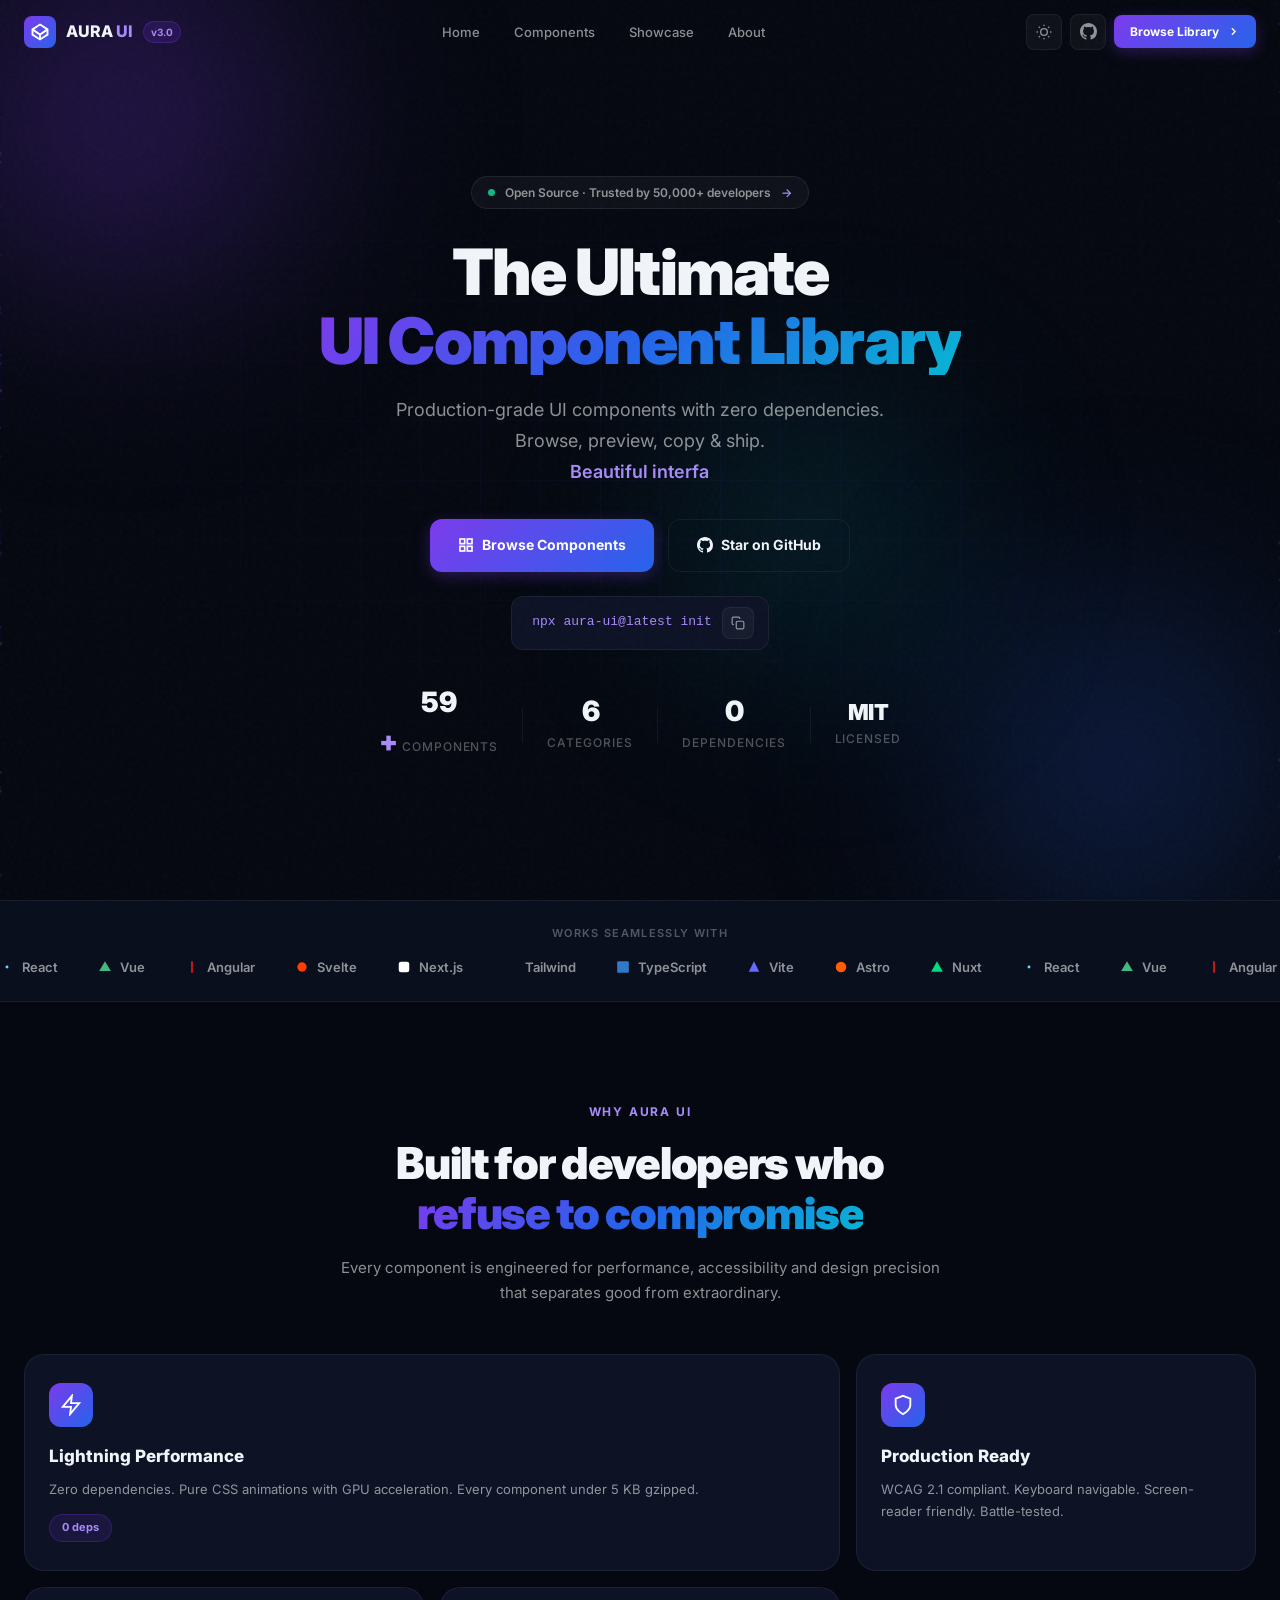
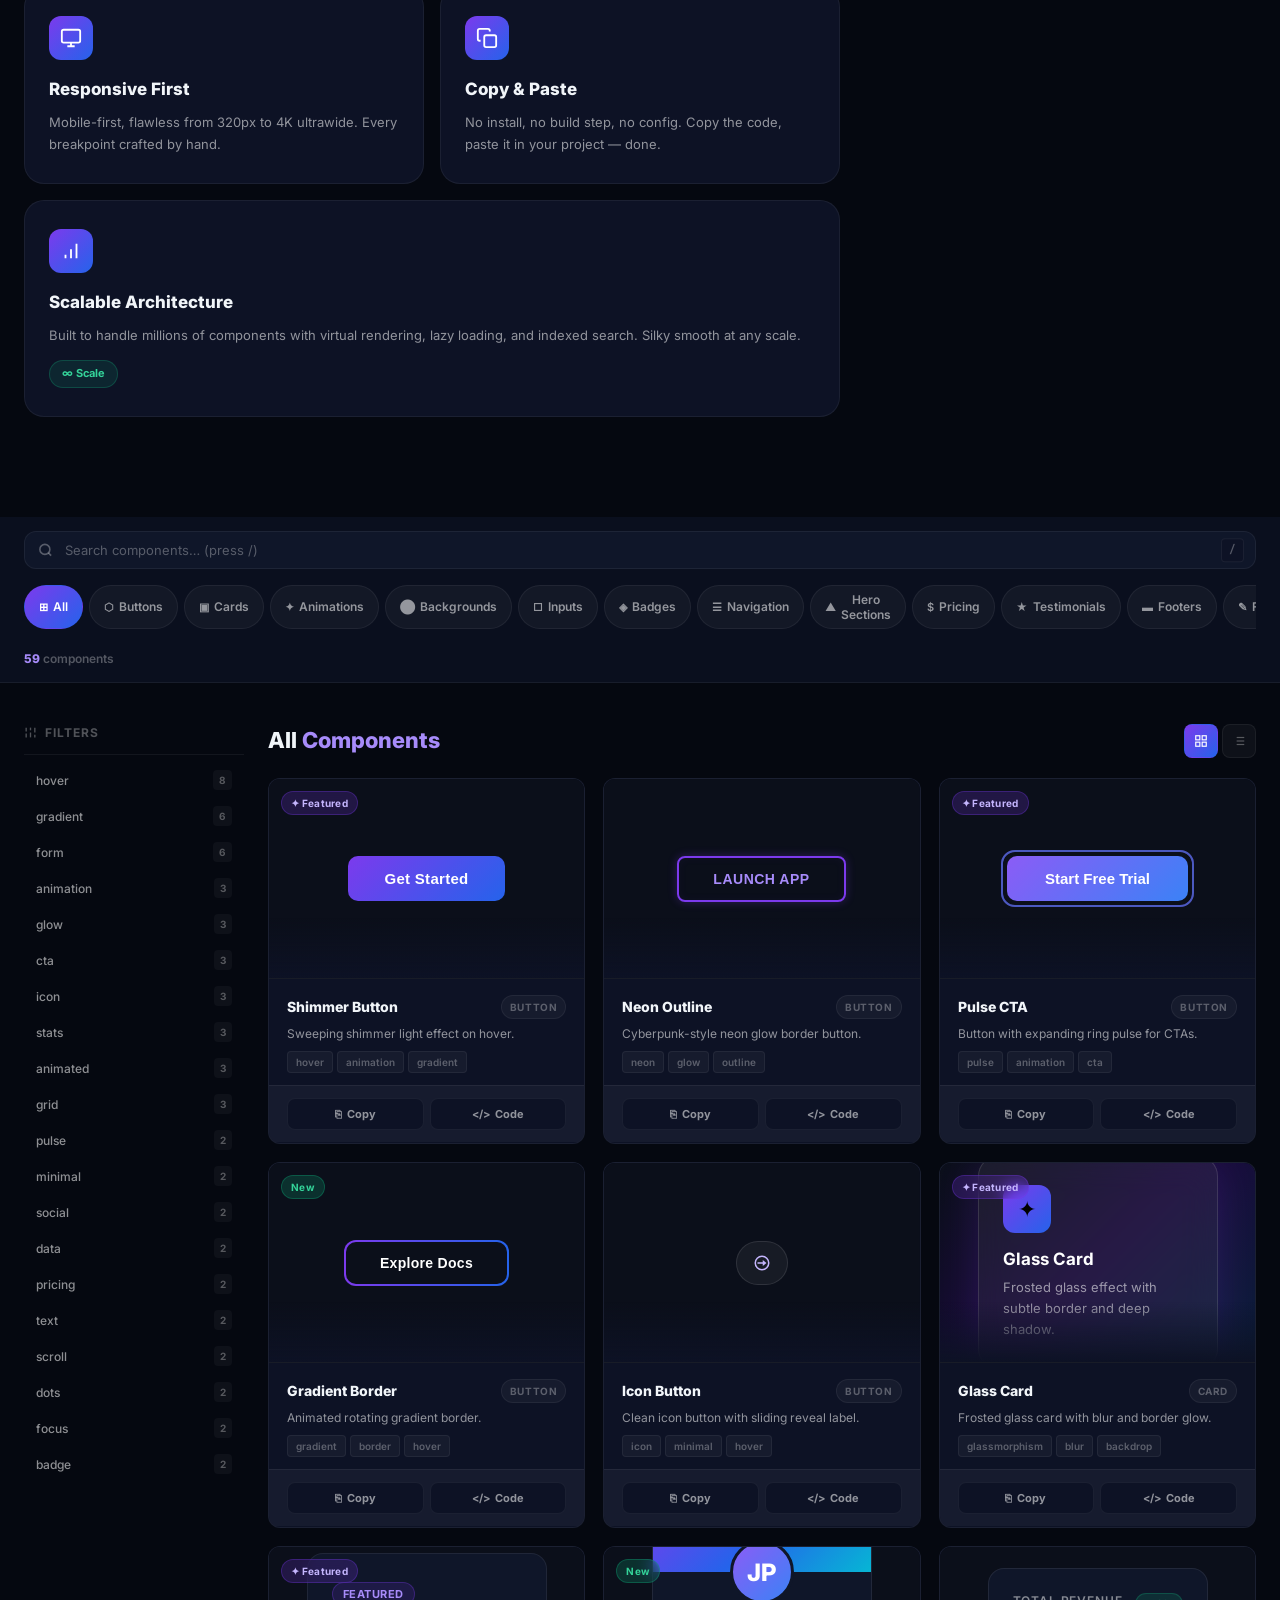
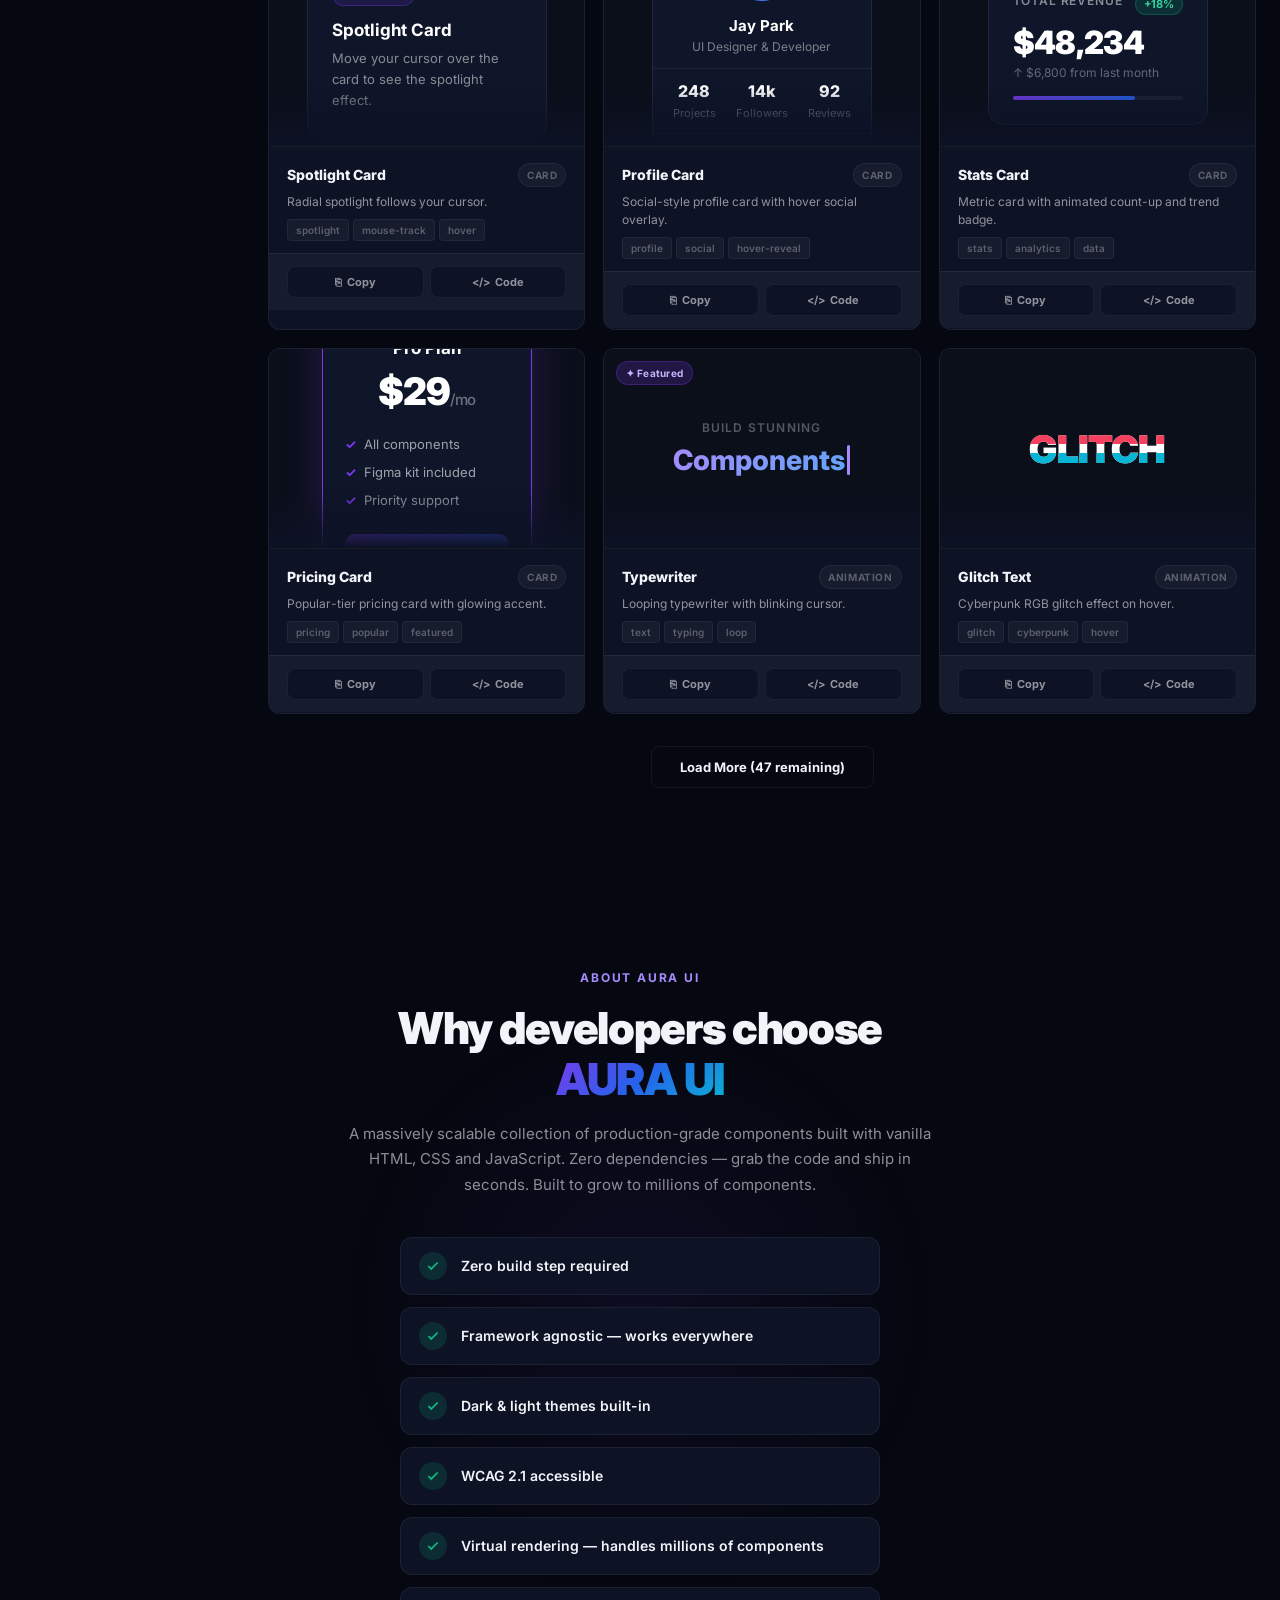
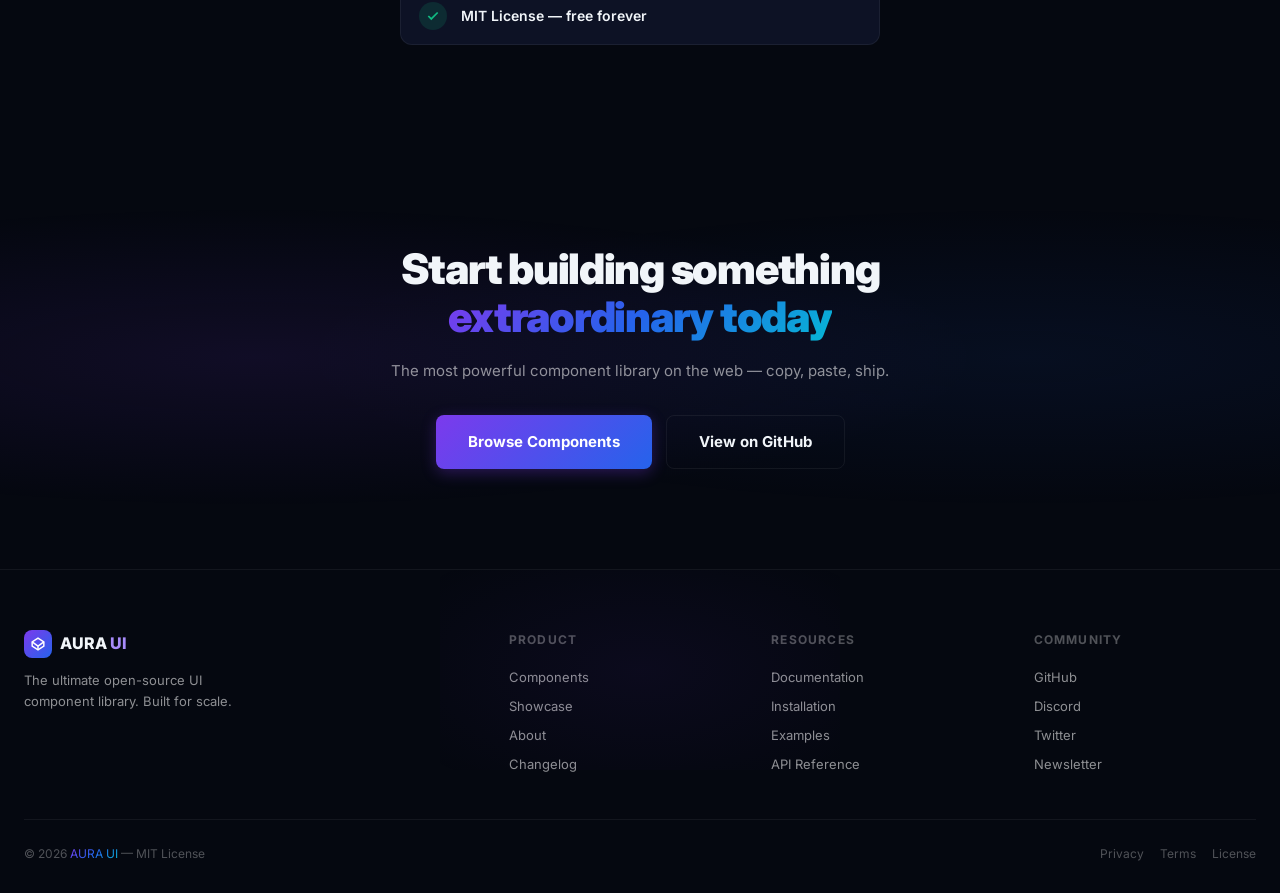
==== aura/aura2/index.html @ 396a16e6 "feat: AURA UI Library - complete redesign with 60+ components, 24 categories, live previews, code co" ====
<!DOCTYPE html>
<html lang="en" data-theme="dark">
<head>
  <meta charset="UTF-8">
  <meta name="viewport" content="width=device-width, initial-scale=1.0">
  <meta name="description" content="AURA UI — The ultimate open-source component library. Browse 1M+ production-ready UI components. Copy, paste, ship. Zero dependencies.">
  <title>AURA UI — Premium Component Library | Copy & Paste UI</title>
  <link rel="preconnect" href="https://fonts.googleapis.com">
  <link rel="preconnect" href="https://fonts.gstatic.com" crossorigin>
  <link href="https://fonts.googleapis.com/css2?family=Inter:wght@300;400;500;600;700;800;900&family=JetBrains+Mono:wght@400;500;600&display=swap" rel="stylesheet">
  <link rel="stylesheet" href="style.css">
</head>
<body>

  <!-- ═══ PAGE LOADER ═══ -->
  <div id="pageLoader" role="status" aria-label="Loading">
    <div class="loader-inner">
      <div class="loader-hex">
        <svg width="40" height="40" viewBox="0 0 24 24" fill="none" stroke="url(#lg)" stroke-width="2">
          <defs><linearGradient id="lg" x1="0%" y1="0%" x2="100%" y2="100%"><stop offset="0%" stop-color="#a78bfa"/><stop offset="100%" stop-color="#60a5fa"/></linearGradient></defs>
          <polygon points="12 2 22 8.5 22 15.5 12 22 2 15.5 2 8.5 12 2"/>
          <line x1="12" y1="22" x2="12" y2="15.5"/><line x1="22" y1="8.5" x2="12" y2="15.5"/><line x1="2" y1="8.5" x2="12" y2="15.5"/>
        </svg>
      </div>
      <span class="loader-name">AURA UI</span>
      <div class="loader-bar-wrap"><div class="loader-bar-fill"></div></div>
    </div>
  </div>

  <!-- NOISE OVERLAY -->
  <div class="noise-overlay" aria-hidden="true"></div>

  <!-- CURSOR -->
  <div id="cursorRing" aria-hidden="true"></div>
  <div id="cursorDot" aria-hidden="true"></div>

  <!-- ═══ NAVBAR ═══ -->
  <nav class="navbar" id="navbar" role="navigation" aria-label="Main navigation">
    <div class="nav-wrap">
      <a href="#hero" class="nav-logo" aria-label="AURA UI Home">
        <span class="nav-logo-gem" aria-hidden="true">
          <svg width="18" height="18" viewBox="0 0 24 24" fill="none" stroke="white" stroke-width="2.5">
            <polygon points="12 2 22 8.5 22 15.5 12 22 2 15.5 2 8.5 12 2"/>
            <line x1="12" y1="22" x2="12" y2="15.5"/><line x1="22" y1="8.5" x2="12" y2="15.5"/><line x1="2" y1="8.5" x2="12" y2="15.5"/>
          </svg>
        </span>
        <span class="nav-logo-text">AURA <span>UI</span></span>
        <span class="nav-badge">v3.0</span>
      </a>

      <ul class="nav-links" role="list">
        <li><a href="#hero">Home</a></li>
        <li><a href="#components">Components</a></li>
        <li><a href="#showcase">Showcase</a></li>
        <li><a href="#about">About</a></li>
      </ul>

      <div class="nav-actions">
        <button id="themeToggle" class="nav-icon-btn" aria-label="Toggle theme">
          <svg class="theme-icon-sun" width="16" height="16" viewBox="0 0 24 24" fill="none" stroke="currentColor" stroke-width="2"><circle cx="12" cy="12" r="5"/><line x1="12" y1="1" x2="12" y2="3"/><line x1="12" y1="21" x2="12" y2="23"/><line x1="4.22" y1="4.22" x2="5.64" y2="5.64"/><line x1="18.36" y1="18.36" x2="19.78" y2="19.78"/><line x1="1" y1="12" x2="3" y2="12"/><line x1="21" y1="12" x2="23" y2="12"/><line x1="4.22" y1="19.78" x2="5.64" y2="18.36"/><line x1="18.36" y1="5.64" x2="19.78" y2="4.22"/></svg>
          <svg class="theme-icon-moon" width="16" height="16" viewBox="0 0 24 24" fill="none" stroke="currentColor" stroke-width="2"><path d="M21 12.79A9 9 0 1111.21 3 7 7 0 0021 12.79z"/></svg>
        </button>
        <a href="https://github.com/Jayaprakash367/-UI-Library" class="nav-icon-btn" target="_blank" rel="noopener" aria-label="GitHub">
          <svg width="17" height="17" viewBox="0 0 24 24" fill="currentColor"><path d="M12 0C5.37 0 0 5.37 0 12c0 5.31 3.435 9.795 8.205 11.385.6.105.825-.255.825-.57 0-.285-.015-1.23-.015-2.235-3.015.555-3.795-.735-4.035-1.41-.135-.345-.72-1.41-1.23-1.695-.42-.225-1.02-.78-.015-.795.945-.015 1.62.87 1.845 1.23 1.08 1.815 2.805 1.305 3.495.99.105-.78.42-1.305.765-1.605-2.67-.3-5.46-1.335-5.46-5.925 0-1.305.465-2.385 1.23-3.225-.12-.3-.54-1.53.12-3.18 0 0 1.005-.315 3.3 1.23.96-.27 1.98-.405 3-.405s2.04.135 3 .405c2.295-1.56 3.3-1.23 3.3-1.23.66 1.65.24 2.88.12 3.18.765.84 1.23 1.905 1.23 3.225 0 4.605-2.805 5.625-5.475 5.925.435.375.81 1.095.81 2.22 0 1.605-.015 2.895-.015 3.3 0 .315.225.69.825.57A12.02 12.02 0 0024 12c0-6.63-5.37-12-12-12z"/></svg>
        </a>
        <a href="#components" class="btn btn-primary btn-sm">
          Browse Library
          <svg width="13" height="13" viewBox="0 0 24 24" fill="none" stroke="currentColor" stroke-width="2.5"><polyline points="9 18 15 12 9 6"/></svg>
        </a>
        <button id="navHamburger" class="nav-hamburger" aria-label="Toggle menu" aria-expanded="false">
          <span></span><span></span><span></span>
        </button>
      </div>
    </div>
  </nav>

  <!-- MOBILE NAV -->
  <nav id="mobileNav" class="mobile-nav" aria-label="Mobile navigation">
    <a href="#hero">Home</a>
    <a href="#components">Components</a>
    <a href="#showcase">Showcase</a>
    <a href="#about">About</a>
    <a href="#components" class="btn btn-primary btn-sm" style="width:100%;justify-content:center;margin-top:.5rem;">Browse Library</a>
  </nav>

  <!-- ═══ HERO ═══ -->
  <section class="hero" id="hero" aria-labelledby="heroTitle">
    <canvas id="heroCanvas" class="hero-beams-canvas" aria-hidden="true"></canvas>

    <div class="hero-aurora" aria-hidden="true">
      <div class="aurora-orb aurora-orb-1"></div>
      <div class="aurora-orb aurora-orb-2"></div>
      <div class="aurora-orb aurora-orb-3"></div>
    </div>

    <div class="hero-grid" aria-hidden="true"></div>

    <div class="hero-content">
      <div class="hero-eyebrow">
        <span class="eyebrow-pulse" aria-hidden="true"></span>
        <span>Open Source · Trusted by 50,000+ developers</span>
        <span class="eyebrow-arrow" aria-hidden="true">→</span>
      </div>

      <h1 class="hero-title" id="heroTitle">
        <span class="hero-line">The Ultimate</span>
        <span class="hero-line hero-line-grad">UI Component Library</span>
      </h1>

      <p class="hero-sub">
        Production-grade UI components with zero dependencies. Browse, preview, copy & ship.
        <br>
        <span id="typewriterTarget" class="hero-sub-typed" aria-live="polite">Beautiful interfaces in seconds.</span>
      </p>

      <div class="hero-cta">
        <a href="#components" class="btn btn-primary btn-hero magnetic">
          <svg width="16" height="16" viewBox="0 0 24 24" fill="none" stroke="currentColor" stroke-width="2.5"><rect x="3" y="3" width="7" height="7"/><rect x="14" y="3" width="7" height="7"/><rect x="14" y="14" width="7" height="7"/><rect x="3" y="14" width="7" height="7"/></svg>
          Browse Components
        </a>
        <a href="https://github.com/Jayaprakash367/-UI-Library" class="btn btn-outline btn-hero magnetic" target="_blank" rel="noopener">
          <svg width="16" height="16" viewBox="0 0 24 24" fill="currentColor"><path d="M12 0C5.37 0 0 5.37 0 12c0 5.31 3.435 9.795 8.205 11.385.6.105.825-.255.825-.57 0-.285-.015-1.23-.015-2.235-3.015.555-3.795-.735-4.035-1.41-.135-.345-.72-1.41-1.23-1.695-.42-.225-1.02-.78-.015-.795.945-.015 1.62.87 1.845 1.23 1.08 1.815 2.805 1.305 3.495.99.105-.78.42-1.305.765-1.605-2.67-.3-5.46-1.335-5.46-5.925 0-1.305.465-2.385 1.23-3.225-.12-.3-.54-1.53.12-3.18 0 0 1.005-.315 3.3 1.23.96-.27 1.98-.405 3-.405s2.04.135 3 .405c2.295-1.56 3.3-1.23 3.3-1.23.66 1.65.24 2.88.12 3.18.765.84 1.23 1.905 1.23 3.225 0 4.605-2.805 5.625-5.475 5.925.435.375.81 1.095.81 2.22 0 1.605-.015 2.895-.015 3.3 0 .315.225.69.825.57A12.02 12.02 0 0024 12c0-6.63-5.37-12-12-12z"/></svg>
          Star on GitHub
        </a>
      </div>

      <!-- INSTALL COMMAND -->
      <div class="hero-install">
        <code id="installCmd">npx aura-ui@latest init</code>
        <button class="hero-install-copy" id="installCopyBtn" aria-label="Copy install command">
          <svg width="14" height="14" viewBox="0 0 24 24" fill="none" stroke="currentColor" stroke-width="2"><rect x="9" y="9" width="13" height="13" rx="2"/><path d="M5 15H4a2 2 0 01-2-2V4a2 2 0 012-2h9a2 2 0 012 2v1"/></svg>
        </button>
      </div>

      <div class="hero-stats" aria-label="Library statistics">
        <div class="hero-stat">
          <span class="stat-num" data-target="60" id="heroComponentCount">0</span><span class="stat-suffix">+</span>
          <span class="stat-label">Components</span>
        </div>
        <div class="stat-sep"></div>
        <div class="hero-stat">
          <span class="stat-num" data-target="6">0</span>
          <span class="stat-label">Categories</span>
        </div>
        <div class="stat-sep"></div>
        <div class="hero-stat">
          <span class="stat-num" data-target="0">0</span>
          <span class="stat-label">Dependencies</span>
        </div>
        <div class="stat-sep"></div>
        <div class="hero-stat">
          <span class="stat-num stat-text">MIT</span>
          <span class="stat-label">Licensed</span>
        </div>
      </div>
    </div>
  </section>

  <!-- ═══ MARQUEE ═══ -->
  <div class="marquee-section" aria-label="Works with any framework">
    <p class="marquee-label">Works seamlessly with</p>
    <div class="marquee-track" role="presentation">
      <div class="marquee-inner">
        <span class="mq-item"><svg width="14" height="14" viewBox="0 0 24 24" fill="#61dafb"><circle cx="12" cy="12" r="2.5"/></svg>React</span>
        <span class="mq-item"><svg width="14" height="14" viewBox="0 0 24 24" fill="#42b883"><polygon points="12,2 22,19 2,19"/></svg>Vue</span>
        <span class="mq-item"><svg width="14" height="14" viewBox="0 0 24 24" fill="#dd1b16"><line x1="12" y1="2" x2="12" y2="22" stroke="#dd1b16" stroke-width="3"/></svg>Angular</span>
        <span class="mq-item"><svg width="14" height="14" viewBox="0 0 24 24" fill="#ff3e00"><circle cx="12" cy="12" r="8"/></svg>Svelte</span>
        <span class="mq-item"><svg width="14" height="14" viewBox="0 0 24 24" fill="#fff"><rect x="3" y="3" width="18" height="18" rx="4"/></svg>Next.js</span>
        <span class="mq-item"><svg width="14" height="14" viewBox="0 0 24 24" fill="#38bdf8"><path d="M12 6C9 6 7 8 8 11c1 3 5 5 4 8-1 3-5 3-5 3s4 0 5-3c1-3-3-5-4-8-1-3 1-5 4-5z"/></svg>Tailwind</span>
        <span class="mq-item"><svg width="14" height="14" viewBox="0 0 24 24" fill="#3178c6"><rect x="2" y="2" width="20" height="20" rx="2"/></svg>TypeScript</span>
        <span class="mq-item"><svg width="14" height="14" viewBox="0 0 24 24" fill="#646cff"><path d="M12 2l9 18H3z"/></svg>Vite</span>
        <span class="mq-item"><svg width="14" height="14" viewBox="0 0 24 24" fill="#ff5d01"><circle cx="12" cy="12" r="9"/></svg>Astro</span>
        <span class="mq-item"><svg width="14" height="14" viewBox="0 0 24 24" fill="#00dc82"><polygon points="12,2 22,20 2,20"/></svg>Nuxt</span>
        <!-- Duplicated for seamless loop -->
        <span class="mq-item"><svg width="14" height="14" viewBox="0 0 24 24" fill="#61dafb"><circle cx="12" cy="12" r="2.5"/></svg>React</span>
        <span class="mq-item"><svg width="14" height="14" viewBox="0 0 24 24" fill="#42b883"><polygon points="12,2 22,19 2,19"/></svg>Vue</span>
        <span class="mq-item"><svg width="14" height="14" viewBox="0 0 24 24" fill="#dd1b16"><line x1="12" y1="2" x2="12" y2="22" stroke="#dd1b16" stroke-width="3"/></svg>Angular</span>
        <span class="mq-item"><svg width="14" height="14" viewBox="0 0 24 24" fill="#ff3e00"><circle cx="12" cy="12" r="8"/></svg>Svelte</span>
        <span class="mq-item"><svg width="14" height="14" viewBox="0 0 24 24" fill="#fff"><rect x="3" y="3" width="18" height="18" rx="4"/></svg>Next.js</span>
        <span class="mq-item"><svg width="14" height="14" viewBox="0 0 24 24" fill="#38bdf8"><path d="M12 6C9 6 7 8 8 11c1 3 5 5 4 8-1 3-5 3-5 3s4 0 5-3c1-3-3-5-4-8-1-3 1-5 4-5z"/></svg>Tailwind</span>
        <span class="mq-item"><svg width="14" height="14" viewBox="0 0 24 24" fill="#3178c6"><rect x="2" y="2" width="20" height="20" rx="2"/></svg>TypeScript</span>
        <span class="mq-item"><svg width="14" height="14" viewBox="0 0 24 24" fill="#646cff"><path d="M12 2l9 18H3z"/></svg>Vite</span>
        <span class="mq-item"><svg width="14" height="14" viewBox="0 0 24 24" fill="#ff5d01"><circle cx="12" cy="12" r="9"/></svg>Astro</span>
        <span class="mq-item"><svg width="14" height="14" viewBox="0 0 24 24" fill="#00dc82"><polygon points="12,2 22,20 2,20"/></svg>Nuxt</span>
      </div>
    </div>
  </div>

  <!-- ═══ FEATURES BENTO ═══ -->
  <section class="features-section" id="showcase" aria-labelledby="featTitle">
    <div class="container">
      <div class="section-eyebrow">Why AURA UI</div>
      <h2 class="section-title-large" id="featTitle">Built for developers who<br><span class="grad-text">refuse to compromise</span></h2>
      <p class="section-desc">Every component is engineered for performance, accessibility and design precision that separates good from extraordinary.</p>

      <div class="bento-grid">
        <div class="bento-card bento-wide will-animate">
          <div class="bento-glow"></div>
          <div class="bento-icon">
            <svg width="22" height="22" viewBox="0 0 24 24" fill="none" stroke="currentColor" stroke-width="2"><polygon points="13 2 3 14 12 14 11 22 21 10 12 10 13 2"/></svg>
          </div>
          <h3>Lightning Performance</h3>
          <p>Zero dependencies. Pure CSS animations with GPU acceleration. Every component under 5 KB gzipped.</p>
          <div class="bento-badge">0 deps</div>
        </div>
        <div class="bento-card will-animate">
          <div class="bento-glow"></div>
          <div class="bento-icon">
            <svg width="22" height="22" viewBox="0 0 24 24" fill="none" stroke="currentColor" stroke-width="2"><path d="M12 22s8-4 8-10V5l-8-3-8 3v7c0 6 8 10 8 10z"/></svg>
          </div>
          <h3>Production Ready</h3>
          <p>WCAG 2.1 compliant. Keyboard navigable. Screen-reader friendly. Battle-tested.</p>
        </div>
        <div class="bento-card will-animate">
          <div class="bento-glow"></div>
          <div class="bento-icon">
            <svg width="22" height="22" viewBox="0 0 24 24" fill="none" stroke="currentColor" stroke-width="2"><rect x="2" y="3" width="20" height="14" rx="2"/><line x1="8" y1="21" x2="16" y2="21"/><line x1="12" y1="17" x2="12" y2="21"/></svg>
          </div>
          <h3>Responsive First</h3>
          <p>Mobile-first, flawless from 320px to 4K ultrawide. Every breakpoint crafted by hand.</p>
        </div>
        <div class="bento-card will-animate">
          <div class="bento-glow"></div>
          <div class="bento-icon">
            <svg width="22" height="22" viewBox="0 0 24 24" fill="none" stroke="currentColor" stroke-width="2"><rect x="9" y="9" width="13" height="13" rx="2"/><path d="M5 15H4a2 2 0 01-2-2V4a2 2 0 012-2h9a2 2 0 012 2v1"/></svg>
          </div>
          <h3>Copy &amp; Paste</h3>
          <p>No install, no build step, no config. Copy the code, paste it in your project — done.</p>
        </div>
        <div class="bento-card bento-wide will-animate">
          <div class="bento-glow"></div>
          <div class="bento-icon">
            <svg width="22" height="22" viewBox="0 0 24 24" fill="none" stroke="currentColor" stroke-width="2"><path d="M12 20V10"/><path d="M18 20V4"/><path d="M6 20v-4"/></svg>
          </div>
          <h3>Scalable Architecture</h3>
          <p>Built to handle millions of components with virtual rendering, lazy loading, and indexed search. Silky smooth at any scale.</p>
          <div class="bento-badge bento-badge-green">∞ Scale</div>
        </div>
      </div>
    </div>
  </section>

  <!-- ═══ SEARCH + FILTER ═══ -->
  <div class="search-bar-wrap" id="searchBarWrap" role="search" aria-label="Search components">
    <div class="search-bar-inner">
      <div class="search-field-wrap">
        <svg class="search-icon" width="15" height="15" viewBox="0 0 24 24" fill="none" stroke="currentColor" stroke-width="2.5"><circle cx="11" cy="11" r="8"/><line x1="21" y1="21" x2="16.65" y2="16.65"/></svg>
        <input id="searchInput" type="search" class="search-input" placeholder="Search components… (press /)" autocomplete="off" spellcheck="false" aria-label="Search components">
        <kbd class="search-kbd">/</kbd>
      </div>
      <div id="filterPills" class="filter-pills" role="group" aria-label="Filter by category"></div>
      <span id="resultCount" class="result-count" aria-live="polite"><span>0</span> results</span>
    </div>
  </div>

  <!-- ═══ COMPONENT GRID ═══ -->
  <main id="components" aria-label="Component library">
    <section class="lib-section">
      <div class="container">
        <aside class="tag-panel" aria-label="Filter by tag">
          <div class="tag-panel-header">
            <svg width="13" height="13" viewBox="0 0 24 24" fill="none" stroke="currentColor" stroke-width="2.5"><line x1="4" y1="21" x2="4" y2="14"/><line x1="4" y1="10" x2="4" y2="3"/><line x1="12" y1="21" x2="12" y2="12"/><line x1="12" y1="8" x2="12" y2="3"/><line x1="20" y1="21" x2="20" y2="16"/><line x1="20" y1="12" x2="20" y2="3"/></svg>
            <span>Filters</span>
          </div>
          <div id="tagList" class="tag-list" role="list"></div>
        </aside>
        <div class="grid-area">
          <div class="grid-header">
            <h2 class="grid-title">All <span>Components</span></h2>
            <div class="grid-view-toggle">
              <button class="view-btn active" id="gridViewBtn" aria-label="Grid view">
                <svg width="14" height="14" viewBox="0 0 24 24" fill="none" stroke="currentColor" stroke-width="2"><rect x="3" y="3" width="7" height="7"/><rect x="14" y="3" width="7" height="7"/><rect x="3" y="14" width="7" height="7"/><rect x="14" y="14" width="7" height="7"/></svg>
              </button>
              <button class="view-btn" id="listViewBtn" aria-label="List view">
                <svg width="14" height="14" viewBox="0 0 24 24" fill="none" stroke="currentColor" stroke-width="2"><line x1="8" y1="6" x2="21" y2="6"/><line x1="8" y1="12" x2="21" y2="12"/><line x1="8" y1="18" x2="21" y2="18"/><line x1="3" y1="6" x2="3.01" y2="6"/><line x1="3" y1="12" x2="3.01" y2="12"/><line x1="3" y1="18" x2="3.01" y2="18"/></svg>
              </button>
            </div>
          </div>
          <div id="compGrid" class="comp-grid" role="list" aria-live="polite"></div>
          <div class="load-more-wrap">
            <button id="loadMoreBtn" class="btn btn-outline btn-load-more" aria-label="Load more">
              <svg width="15" height="15" viewBox="0 0 24 24" fill="none" stroke="currentColor" stroke-width="2"><polyline points="7 13 12 18 17 13"/><polyline points="7 6 12 11 17 6"/></svg>
              Load More
            </button>
          </div>
        </div>
      </div>
    </section>
  </main>

  <!-- ═══ ABOUT ═══ -->
  <section id="about" class="about-section" aria-labelledby="aboutTitle">
    <div class="about-glow" aria-hidden="true"></div>
    <div class="container">
      <div class="section-eyebrow">About AURA UI</div>
      <h2 id="aboutTitle" class="section-title-large about-title">
        Why developers choose<br><span class="grad-text">AURA UI</span>
      </h2>
      <p class="section-desc" style="max-width:600px;margin:0 auto 2.5rem;">
        A massively scalable collection of production-grade components built with vanilla HTML, CSS and JavaScript.
        Zero dependencies — grab the code and ship in seconds. Built to grow to millions of components.
      </p>
      <div class="about-checklist">
        <div class="check-item will-animate"><div class="check-icon"><svg width="14" height="14" viewBox="0 0 24 24" fill="none" stroke="currentColor" stroke-width="3"><polyline points="20 6 9 17 4 12"/></svg></div><span>Zero build step required</span></div>
        <div class="check-item will-animate"><div class="check-icon"><svg width="14" height="14" viewBox="0 0 24 24" fill="none" stroke="currentColor" stroke-width="3"><polyline points="20 6 9 17 4 12"/></svg></div><span>Framework agnostic — works everywhere</span></div>
        <div class="check-item will-animate"><div class="check-icon"><svg width="14" height="14" viewBox="0 0 24 24" fill="none" stroke="currentColor" stroke-width="3"><polyline points="20 6 9 17 4 12"/></svg></div><span>Dark &amp; light themes built-in</span></div>
        <div class="check-item will-animate"><div class="check-icon"><svg width="14" height="14" viewBox="0 0 24 24" fill="none" stroke="currentColor" stroke-width="3"><polyline points="20 6 9 17 4 12"/></svg></div><span>WCAG 2.1 accessible</span></div>
        <div class="check-item will-animate"><div class="check-icon"><svg width="14" height="14" viewBox="0 0 24 24" fill="none" stroke="currentColor" stroke-width="3"><polyline points="20 6 9 17 4 12"/></svg></div><span>Virtual rendering — handles millions of components</span></div>
        <div class="check-item will-animate"><div class="check-icon"><svg width="14" height="14" viewBox="0 0 24 24" fill="none" stroke="currentColor" stroke-width="3"><polyline points="20 6 9 17 4 12"/></svg></div><span>MIT License — free forever</span></div>
      </div>
    </div>
  </section>

  <!-- ═══ CTA ═══ -->
  <section class="cta-section" aria-label="Call to action">
    <div class="cta-beams" aria-hidden="true"></div>
    <div class="container cta-inner">
      <h2 class="cta-title">Start building something<br><span class="grad-text">extraordinary today</span></h2>
      <p class="cta-sub">The most powerful component library on the web — copy, paste, ship.</p>
      <div class="cta-actions">
        <a href="#components" class="btn btn-primary btn-lg magnetic">Browse Components</a>
        <a href="https://github.com/Jayaprakash367/-UI-Library" class="btn btn-outline btn-lg magnetic" target="_blank" rel="noopener">View on GitHub</a>
      </div>
    </div>
  </section>

  <!-- ═══ FOOTER ═══ -->
  <footer role="contentinfo">
    <div class="footer-glow" aria-hidden="true"></div>
    <div class="footer-wrap">
      <div class="footer-grid">
        <div class="footer-brand-col">
          <div class="footer-brand">
            <span class="nav-logo-gem footer-gem" aria-hidden="true">
              <svg width="14" height="14" viewBox="0 0 24 24" fill="none" stroke="white" stroke-width="2.5">
                <polygon points="12 2 22 8.5 22 15.5 12 22 2 15.5 2 8.5 12 2"/>
                <line x1="12" y1="22" x2="12" y2="15.5"/><line x1="22" y1="8.5" x2="12" y2="15.5"/><line x1="2" y1="8.5" x2="12" y2="15.5"/>
              </svg>
            </span>
            <span class="footer-logo-text">AURA <span>UI</span></span>
          </div>
          <p class="footer-tagline">The ultimate open-source UI component library. Built for scale.</p>
        </div>
        <div class="footer-col">
          <h4>Product</h4>
          <a href="#components">Components</a>
          <a href="#showcase">Showcase</a>
          <a href="#about">About</a>
          <a href="#">Changelog</a>
        </div>
        <div class="footer-col">
          <h4>Resources</h4>
          <a href="#">Documentation</a>
          <a href="#">Installation</a>
          <a href="#">Examples</a>
          <a href="#">API Reference</a>
        </div>
        <div class="footer-col">
          <h4>Community</h4>
          <a href="https://github.com/Jayaprakash367/-UI-Library" target="_blank" rel="noopener">GitHub</a>
          <a href="#">Discord</a>
          <a href="#">Twitter</a>
          <a href="#">Newsletter</a>
        </div>
      </div>
      <div class="footer-bottom">
        <span class="footer-copy">&copy; 2026 <span class="grad-text">AURA UI</span> — MIT License</span>
        <div class="footer-links">
          <a href="#">Privacy</a>
          <a href="#">Terms</a>
          <a href="#">License</a>
        </div>
      </div>
    </div>
  </footer>

  <!-- ═══ CODE MODAL ═══ -->
  <div id="codeModal" class="modal-overlay" role="dialog" aria-modal="true" aria-labelledby="modalTitle">
    <div class="modal-box">
      <div class="modal-header">
        <div class="modal-header-left">
          <span class="modal-icon">⟨/⟩</span>
          <span id="modalTitle" class="modal-title">Component Code</span>
        </div>
        <div class="modal-header-right">
          <div class="modal-tabs">
            <button class="modal-tab active" data-tab="all">All Code</button>
            <button class="modal-tab" data-tab="html">HTML</button>
            <button class="modal-tab" data-tab="css">CSS</button>
            <button class="modal-tab" data-tab="js">JS</button>
          </div>
          <button id="modalCloseBtn" class="modal-close-btn" aria-label="Close">
            <svg width="16" height="16" viewBox="0 0 24 24" fill="none" stroke="currentColor" stroke-width="2.5"><line x1="18" y1="6" x2="6" y2="18"/><line x1="6" y1="6" x2="18" y2="18"/></svg>
          </button>
        </div>
      </div>
      <div class="modal-body">
        <div class="modal-code-header">
          <span class="modal-code-lang" id="modalCodeLang">HTML + CSS</span>
          <button id="modalCopyBtn" class="modal-copy-btn">
            <svg width="14" height="14" viewBox="0 0 24 24" fill="none" stroke="currentColor" stroke-width="2"><rect x="9" y="9" width="13" height="13" rx="2"/><path d="M5 15H4a2 2 0 01-2-2V4a2 2 0 012-2h9a2 2 0 012 2v1"/></svg>
            Copy Code
          </button>
        </div>
        <pre id="modalCode" class="modal-pre" tabindex="0"></pre>
      </div>
    </div>
  </div>

  <!-- ═══ SCROLL TOP ═══ -->
  <button id="scrollTop" class="scroll-top" aria-label="Scroll to top">
    <svg width="16" height="16" viewBox="0 0 24 24" fill="none" stroke="currentColor" stroke-width="2.5"><polyline points="18 15 12 9 6 15"/></svg>
  </button>

  <!-- SCRIPTS -->
  <script src="data.js"></script>
  <script src="data-extra.js"></script>
  <script src="app.js"></script>
  <script src="animations.js"></script>
</body>
</html>
---- aura/aura2/style.css ----
/* ═══════════════════════════════════════════════════════════════
   AURA UI — Complete Design System
   Premium dark-first theme · Glassmorphism · Responsive · Scalable
   ═══════════════════════════════════════════════════════════════ */

/* ─── RESET ──────────────────────────────────────── */
*, *::before, *::after { box-sizing: border-box; margin: 0; padding: 0; }
html { scroll-behavior: smooth; -webkit-text-size-adjust: 100%; }
body { font-family: 'Inter', -apple-system, BlinkMacSystemFont, sans-serif; line-height: 1.6; overflow-x: hidden; }
img, svg { display: block; max-width: 100%; }
button { cursor: pointer; font-family: inherit; }
a { text-decoration: none; color: inherit; }
ul { list-style: none; }
::selection { background: rgba(124,58,237,.35); color: #fff; }

/* ─── CSS VARIABLES ──────────────────────────────── */
:root {
  --font-sans: 'Inter', -apple-system, BlinkMacSystemFont, sans-serif;
  --font-mono: 'JetBrains Mono', 'Fira Code', monospace;
  --radius: 12px;
  --radius-sm: 8px;
  --radius-lg: 20px;
  --radius-full: 50px;
  --transition: .3s cubic-bezier(.4,0,.2,1);
  --transition-spring: .5s cubic-bezier(.34,1.56,.64,1);
  --z-nav: 1000;
  --z-modal: 2000;
  --z-toast: 3000;
  --z-loader: 4000;
  --max-w: 1280px;
  --nav-h: 64px;
}

/* ─── DARK THEME (default) ───────────────────────── */
[data-theme="dark"] {
  --bg: #050810;
  --bg-elevated: #0a0f1e;
  --bg-card: #0d1225;
  --bg-card-hover: #111830;
  --bg-input: #0f1629;
  --bg-code: #0a0e1a;
  --border: rgba(255,255,255,.06);
  --border-hover: rgba(124,58,237,.4);
  --text: #f1f5f9;
  --text-secondary: rgba(255,255,255,.55);
  --text-muted: rgba(255,255,255,.3);
  --accent: #7c3aed;
  --accent-light: #a78bfa;
  --accent-2: #2563eb;
  --accent-3: #06b6d4;
  --success: #10b981;
  --warning: #f59e0b;
  --error: #ef4444;
  --grad-1: linear-gradient(135deg, #7c3aed, #2563eb);
  --grad-2: linear-gradient(135deg, #a78bfa, #60a5fa);
  --grad-3: linear-gradient(135deg, #7c3aed, #2563eb, #06b6d4);
  --shadow-sm: 0 2px 8px rgba(0,0,0,.3);
  --shadow-md: 0 8px 30px rgba(0,0,0,.4);
  --shadow-lg: 0 20px 60px rgba(0,0,0,.5);
  --shadow-glow: 0 0 40px rgba(124,58,237,.25);
  --glass: rgba(255,255,255,.04);
  --glass-border: rgba(255,255,255,.08);
  color-scheme: dark;
}

/* ─── LIGHT THEME ────────────────────────────────── */
[data-theme="light"] {
  --bg: #f8fafc;
  --bg-elevated: #ffffff;
  --bg-card: #ffffff;
  --bg-card-hover: #f1f5f9;
  --bg-input: #f1f5f9;
  --bg-code: #f8fafc;
  --border: rgba(0,0,0,.08);
  --border-hover: rgba(124,58,237,.35);
  --text: #0f172a;
  --text-secondary: rgba(15,23,42,.6);
  --text-muted: rgba(15,23,42,.35);
  --accent: #7c3aed;
  --accent-light: #8b5cf6;
  --accent-2: #2563eb;
  --accent-3: #0891b2;
  --success: #059669;
  --warning: #d97706;
  --error: #dc2626;
  --grad-1: linear-gradient(135deg, #7c3aed, #2563eb);
  --grad-2: linear-gradient(135deg, #8b5cf6, #3b82f6);
  --grad-3: linear-gradient(135deg, #7c3aed, #2563eb, #06b6d4);
  --shadow-sm: 0 2px 8px rgba(0,0,0,.06);
  --shadow-md: 0 8px 30px rgba(0,0,0,.08);
  --shadow-lg: 0 20px 60px rgba(0,0,0,.1);
  --shadow-glow: 0 0 40px rgba(124,58,237,.12);
  --glass: rgba(255,255,255,.7);
  --glass-border: rgba(0,0,0,.06);
  color-scheme: light;
}

body {
  background: var(--bg);
  color: var(--text);
}

.container { max-width: var(--max-w); margin: 0 auto; padding: 0 24px; }

.grad-text {
  background: var(--grad-3);
  -webkit-background-clip: text; -webkit-text-fill-color: transparent;
  background-clip: text;
}

/* ═══════════════════════════════════════════════════
   PAGE LOADER
   ═══════════════════════════════════════════════════ */
#pageLoader {
  position: fixed; inset: 0; z-index: var(--z-loader);
  background: var(--bg);
  display: flex; align-items: center; justify-content: center;
  transition: opacity .5s, visibility .5s;
}
#pageLoader.done { opacity: 0; visibility: hidden; pointer-events: none; }
.loader-inner { text-align: center; }
.loader-hex { margin-bottom: 16px; animation: loaderPulse 1.5s ease-in-out infinite; }
@keyframes loaderPulse { 0%,100%{transform:scale(1);opacity:1}50%{transform:scale(1.15);opacity:.7} }
.loader-name { display: block; font-size: 14px; font-weight: 800; letter-spacing: .15em; color: var(--text); text-transform: uppercase; margin-bottom: 16px; }
.loader-bar-wrap { width: 120px; height: 3px; background: var(--border); border-radius: 3px; overflow: hidden; margin: 0 auto; }
.loader-bar-fill { height: 100%; width: 0; background: var(--grad-1); border-radius: 3px; animation: loaderFill 1.2s ease-out forwards; }
@keyframes loaderFill { to { width: 100%; } }

/* ═══════════════════════════════════════════════════
   NOISE OVERLAY
   ═══════════════════════════════════════════════════ */
.noise-overlay {
  position: fixed; inset: 0; z-index: 9999; pointer-events: none;
  opacity: .025;
  background-image: url("data:image/svg+xml,%3Csvg viewBox='0 0 256 256' xmlns='http://www.w3.org/2000/svg'%3E%3Cfilter id='n'%3E%3CfeTurbulence type='fractalNoise' baseFrequency='0.9' numOctaves='4' stitchTiles='stitch'/%3E%3C/filter%3E%3Crect width='100%25' height='100%25' filter='url(%23n)'/%3E%3C/svg%3E");
}

/* ═══════════════════════════════════════════════════
   CUSTOM CURSOR
   ═══════════════════════════════════════════════════ */
#cursorRing {
  position: fixed; width: 36px; height: 36px; border: 1.5px solid var(--accent-light);
  border-radius: 50%; pointer-events: none; z-index: 9998;
  transform: translate(-50%,-50%); transition: width .2s, height .2s, border-color .2s, opacity .2s;
  opacity: 0;
}
#cursorDot {
  position: fixed; width: 6px; height: 6px; background: var(--accent);
  border-radius: 50%; pointer-events: none; z-index: 9998;
  transform: translate(-50%,-50%); opacity: 0;
}
body:hover #cursorRing, body:hover #cursorDot { opacity: 1; }
@media (hover: none) { #cursorRing, #cursorDot { display: none !important; } }

/* ═══════════════════════════════════════════════════
   NAVBAR
   ═══════════════════════════════════════════════════ */
.navbar {
  position: fixed; top: 0; left: 0; right: 0; z-index: var(--z-nav);
  padding: 0 24px; height: var(--nav-h);
  transition: background var(--transition), border-color var(--transition), backdrop-filter var(--transition);
  border-bottom: 1px solid transparent;
}
.navbar.scrolled {
  background: var(--glass);
  backdrop-filter: blur(20px) saturate(180%);
  -webkit-backdrop-filter: blur(20px) saturate(180%);
  border-bottom-color: var(--glass-border);
}
.nav-wrap {
  max-width: var(--max-w); margin: 0 auto;
  display: flex; align-items: center; justify-content: space-between;
  height: 100%;
}
.nav-logo {
  display: flex; align-items: center; gap: 10px;
  font-weight: 800; font-size: 16px; color: var(--text);
}
.nav-logo-gem {
  width: 32px; height: 32px; border-radius: 8px;
  background: var(--grad-1);
  display: flex; align-items: center; justify-content: center;
  transition: transform var(--transition);
}
.nav-logo:hover .nav-logo-gem { transform: rotate(30deg) scale(1.1); }
.nav-logo-text span { color: var(--accent-light); }
.nav-badge {
  font-size: 10px; font-weight: 700; padding: 2px 7px; border-radius: var(--radius-full);
  background: rgba(124,58,237,.15); color: var(--accent-light);
  border: 1px solid rgba(124,58,237,.25);
}
.nav-links { display: flex; gap: 6px; }
.nav-links a {
  padding: 6px 14px; border-radius: var(--radius-sm); font-size: 13px; font-weight: 500;
  color: var(--text-secondary); transition: all var(--transition);
}
.nav-links a:hover { color: var(--text); background: var(--glass); }
.nav-actions { display: flex; align-items: center; gap: 8px; }
.nav-icon-btn {
  width: 36px; height: 36px; border-radius: var(--radius-sm);
  border: 1px solid var(--border); background: var(--glass);
  display: flex; align-items: center; justify-content: center;
  color: var(--text-secondary); transition: all var(--transition);
}
.nav-icon-btn:hover { color: var(--text); border-color: var(--border-hover); background: var(--bg-card); }
.theme-icon-moon { display: none; }
[data-theme="light"] .theme-icon-sun { display: none; }
[data-theme="light"] .theme-icon-moon { display: block; }
.nav-hamburger { display: none; width: 36px; height: 36px; border: 1px solid var(--border); background: var(--glass); border-radius: var(--radius-sm); flex-direction: column; align-items: center; justify-content: center; gap: 5px; }
.nav-hamburger span { display: block; width: 16px; height: 1.5px; background: var(--text); border-radius: 2px; transition: all var(--transition); }
.nav-hamburger.open span:nth-child(1) { transform: rotate(45deg) translate(4px,4px); }
.nav-hamburger.open span:nth-child(2) { opacity: 0; }
.nav-hamburger.open span:nth-child(3) { transform: rotate(-45deg) translate(4px,-4px); }

/* Mobile Nav */
.mobile-nav {
  position: fixed; top: var(--nav-h); left: 0; right: 0; z-index: calc(var(--z-nav) - 1);
  background: var(--bg-elevated); border-bottom: 1px solid var(--border);
  padding: 16px 24px; display: flex; flex-direction: column; gap: 4px;
  transform: translateY(-120%); opacity: 0; transition: all .35s ease;
  backdrop-filter: blur(20px);
}
.mobile-nav.open { transform: translateY(0); opacity: 1; }
.mobile-nav a { padding: 10px 14px; border-radius: var(--radius-sm); font-size: 14px; font-weight: 500; color: var(--text-secondary); transition: all var(--transition); }
.mobile-nav a:hover { background: var(--glass); color: var(--text); }

/* ─── BTN SYSTEM ─────────────────────────────────── */
.btn {
  display: inline-flex; align-items: center; gap: 8px;
  padding: 10px 22px; border-radius: var(--radius-sm);
  font-size: 13px; font-weight: 700; border: none;
  transition: all var(--transition); cursor: pointer;
  white-space: nowrap; text-decoration: none;
}
.btn-primary {
  background: var(--grad-1); color: #fff;
  box-shadow: 0 4px 15px rgba(124,58,237,.3);
}
.btn-primary:hover { transform: translateY(-2px); box-shadow: 0 8px 25px rgba(124,58,237,.45); }
.btn-outline {
  background: transparent; color: var(--text);
  border: 1px solid var(--border);
}
.btn-outline:hover { border-color: var(--border-hover); background: var(--glass); }
.btn-ghost { background: transparent; color: var(--text-secondary); border: none; }
.btn-ghost:hover { color: var(--text); }
.btn-sm { padding: 7px 16px; font-size: 12px; }
.btn-lg { padding: 14px 32px; font-size: 15px; }
.btn-hero { padding: 14px 28px; font-size: 14px; border-radius: var(--radius); }

/* ═══════════════════════════════════════════════════
   HERO
   ═══════════════════════════════════════════════════ */
.hero {
  position: relative; min-height: 100vh; display: flex;
  align-items: center; justify-content: center;
  overflow: hidden; padding: 120px 24px 80px;
}
.hero-beams-canvas {
  position: absolute; inset: 0; width: 100%; height: 100%;
  pointer-events: none; opacity: .4;
}
.hero-aurora {
  position: absolute; inset: 0; overflow: hidden; pointer-events: none;
}
.aurora-orb {
  position: absolute; border-radius: 50%; filter: blur(100px);
}
.aurora-orb-1 {
  width: 500px; height: 500px;
  background: radial-gradient(circle, rgba(124,58,237,.4), transparent 70%);
  top: -15%; left: -10%;
  animation: auroraFloat1 20s ease-in-out infinite alternate;
}
.aurora-orb-2 {
  width: 450px; height: 450px;
  background: radial-gradient(circle, rgba(37,99,235,.35), transparent 70%);
  bottom: -10%; right: -5%;
  animation: auroraFloat2 16s ease-in-out infinite alternate;
}
.aurora-orb-3 {
  width: 350px; height: 350px;
  background: radial-gradient(circle, rgba(6,182,212,.25), transparent 70%);
  top: 40%; left: 50%;
  animation: auroraFloat3 22s ease-in-out infinite alternate;
}
@keyframes auroraFloat1 { 0% { transform: translate(0,0) scale(1); } 100% { transform: translate(60px,-50px) scale(1.15); } }
@keyframes auroraFloat2 { 0% { transform: translate(0,0) scale(1); } 100% { transform: translate(-40px,30px) scale(1.1); } }
@keyframes auroraFloat3 { 0% { transform: translate(0,0); } 100% { transform: translate(30px,40px) scale(.9); } }

[data-theme="light"] .aurora-orb-1 { background: radial-gradient(circle, rgba(124,58,237,.15), transparent 70%); }
[data-theme="light"] .aurora-orb-2 { background: radial-gradient(circle, rgba(37,99,235,.12), transparent 70%); }
[data-theme="light"] .aurora-orb-3 { background: radial-gradient(circle, rgba(6,182,212,.1), transparent 70%); }

.hero-grid {
  position: absolute; inset: 0;
  background-image:
    linear-gradient(rgba(124,58,237,.05) 1px, transparent 1px),
    linear-gradient(90deg, rgba(124,58,237,.05) 1px, transparent 1px);
  background-size: 60px 60px;
  mask-image: radial-gradient(ellipse 70% 60% at 50% 50%, black, transparent);
  -webkit-mask-image: radial-gradient(ellipse 70% 60% at 50% 50%, black, transparent);
}
.hero-content { position: relative; z-index: 2; text-align: center; max-width: 800px; }
.hero-eyebrow {
  display: inline-flex; align-items: center; gap: 10px;
  padding: 6px 16px; border-radius: var(--radius-full);
  background: var(--glass); border: 1px solid var(--glass-border);
  font-size: 12px; font-weight: 600; color: var(--text-secondary);
  margin-bottom: 28px;
}
.eyebrow-pulse {
  width: 7px; height: 7px; border-radius: 50%; background: var(--success);
  animation: eyebrowPulse 2s ease-in-out infinite;
}
@keyframes eyebrowPulse { 0%,100% { opacity:1; transform:scale(1); } 50% { opacity:.5; transform:scale(1.4); } }
.eyebrow-arrow { color: var(--accent-light); }
.hero-title { margin-bottom: 20px; }
.hero-line {
  display: block; font-size: clamp(36px, 6vw, 64px);
  font-weight: 900; letter-spacing: -.03em; line-height: 1.08;
  color: var(--text);
}
.hero-line-grad {
  background: var(--grad-3);
  -webkit-background-clip: text; -webkit-text-fill-color: transparent;
  background-clip: text;
}
.hero-sub {
  font-size: clamp(15px, 2vw, 18px); color: var(--text-secondary);
  line-height: 1.7; margin-bottom: 32px; max-width: 560px; margin-left: auto; margin-right: auto;
}
.hero-sub-typed { color: var(--accent-light); font-weight: 600; }
.hero-cta { display: flex; flex-wrap: wrap; gap: 14px; justify-content: center; margin-bottom: 24px; }

/* Install command */
.hero-install {
  display: inline-flex; align-items: center; gap: 10px;
  padding: 10px 14px 10px 20px; border-radius: var(--radius);
  background: var(--bg-card); border: 1px solid var(--border);
  margin-bottom: 36px; font-family: var(--font-mono);
  font-size: 13px; color: var(--accent-light);
}
.hero-install-copy {
  width: 32px; height: 32px; border-radius: var(--radius-sm);
  border: 1px solid var(--border); background: var(--glass);
  display: flex; align-items: center; justify-content: center;
  color: var(--text-secondary); transition: all var(--transition);
}
.hero-install-copy:hover { background: var(--bg-card-hover); color: var(--text); border-color: var(--border-hover); }

.hero-stats {
  display: flex; gap: 0; justify-content: center; align-items: center;
  flex-wrap: wrap;
}
.hero-stat { text-align: center; padding: 0 24px; }
.stat-num {
  display: block; font-size: 28px; font-weight: 900; color: var(--text);
  letter-spacing: -.03em; line-height: 1.2;
}
.stat-suffix { font-size: 28px; font-weight: 900; color: var(--accent-light); }
.stat-text { font-size: 22px; }
.stat-label { font-size: 12px; font-weight: 500; color: var(--text-muted); text-transform: uppercase; letter-spacing: .08em; }
.stat-sep { width: 1px; height: 36px; background: var(--border); }

/* ═══════════════════════════════════════════════════
   MARQUEE
   ═══════════════════════════════════════════════════ */
.marquee-section {
  padding: 24px 0; border-top: 1px solid var(--border); border-bottom: 1px solid var(--border);
  overflow: hidden; background: var(--bg-elevated);
}
.marquee-label {
  text-align: center; font-size: 11px; font-weight: 600; text-transform: uppercase;
  letter-spacing: .12em; color: var(--text-muted); margin-bottom: 14px;
}
.marquee-track { position: relative; overflow: hidden; }
.marquee-inner {
  display: flex; gap: 40px; width: max-content;
  animation: marqueeScroll 30s linear infinite;
}
@keyframes marqueeScroll { 0% { transform: translateX(0); } 100% { transform: translateX(-50%); } }
.mq-item {
  display: flex; align-items: center; gap: 8px;
  font-size: 13px; font-weight: 600; color: var(--text-secondary);
  white-space: nowrap;
}

/* ═══════════════════════════════════════════════════
   FEATURES BENTO
   ═══════════════════════════════════════════════════ */
.features-section { padding: 100px 0; position: relative; }
.section-eyebrow {
  text-align: center; font-size: 12px; font-weight: 700;
  text-transform: uppercase; letter-spacing: .15em;
  color: var(--accent-light); margin-bottom: 16px;
}
.section-title-large {
  text-align: center; font-size: clamp(28px, 4vw, 44px);
  font-weight: 900; letter-spacing: -.03em; line-height: 1.15;
  color: var(--text); margin-bottom: 16px;
}
.section-desc {
  text-align: center; font-size: 15px; color: var(--text-secondary);
  max-width: 600px; margin: 0 auto 48px; line-height: 1.7;
}
.bento-grid {
  display: grid;
  grid-template-columns: repeat(3, 1fr);
  gap: 16px;
}
.bento-card {
  position: relative; padding: 28px 24px;
  background: var(--bg-card); border: 1px solid var(--border);
  border-radius: var(--radius-lg); overflow: hidden;
  transition: all var(--transition);
}
.bento-card:hover { border-color: var(--border-hover); transform: translateY(-3px); }
.bento-wide { grid-column: span 2; }
.bento-glow {
  position: absolute; inset: 0;
  background: radial-gradient(600px circle at var(--mx,50%) var(--my,50%), rgba(124,58,237,.08), transparent 50%);
  opacity: 0; transition: opacity .4s;
}
.bento-card:hover .bento-glow { opacity: 1; }
.bento-icon {
  width: 44px; height: 44px; border-radius: var(--radius);
  background: var(--grad-1); color: #fff;
  display: flex; align-items: center; justify-content: center;
  margin-bottom: 16px;
}
.bento-card h3 { font-size: 17px; font-weight: 800; color: var(--text); margin-bottom: 8px; }
.bento-card p { font-size: 13px; color: var(--text-secondary); line-height: 1.7; }
.bento-badge {
  display: inline-block; margin-top: 14px; padding: 4px 12px;
  font-size: 11px; font-weight: 700; border-radius: var(--radius-full);
  background: rgba(124,58,237,.12); color: var(--accent-light);
  border: 1px solid rgba(124,58,237,.25);
}
.bento-badge-green { background: rgba(16,185,129,.12); color: #34d399; border-color: rgba(16,185,129,.25); }

/* will-animate (scroll reveal) */
.will-animate { opacity: 0; transform: translateY(30px); transition: opacity .6s ease, transform .6s ease; }
.will-animate.visible { opacity: 1; transform: translateY(0); }

/* ═══════════════════════════════════════════════════
   SEARCH + FILTER BAR
   ═══════════════════════════════════════════════════ */
.search-bar-wrap {
  position: sticky; top: var(--nav-h); z-index: calc(var(--z-nav) - 2);
  background: var(--bg-elevated);
  border-bottom: 1px solid var(--border);
  padding: 14px 24px;
  backdrop-filter: blur(20px); -webkit-backdrop-filter: blur(20px);
}
.search-bar-inner {
  max-width: var(--max-w); margin: 0 auto;
  display: flex; align-items: center; gap: 16px; flex-wrap: wrap;
}
.search-field-wrap {
  position: relative; flex: 1; min-width: 200px;
}
.search-icon {
  position: absolute; left: 14px; top: 50%; transform: translateY(-50%);
  color: var(--text-muted); pointer-events: none;
}
.search-input {
  width: 100%; padding: 10px 50px 10px 40px; font-size: 13px;
  color: var(--text); background: var(--bg-input);
  border: 1px solid var(--border); border-radius: var(--radius);
  outline: none; font-family: var(--font-sans);
  transition: all var(--transition);
}
.search-input::placeholder { color: var(--text-muted); }
.search-input:focus { border-color: var(--accent); box-shadow: 0 0 0 3px rgba(124,58,237,.15); }
.search-kbd {
  position: absolute; right: 12px; top: 50%; transform: translateY(-50%);
  padding: 2px 7px; font-size: 11px; font-weight: 600;
  color: var(--text-muted); background: var(--bg-card);
  border: 1px solid var(--border); border-radius: 4px;
  font-family: var(--font-mono);
}
.filter-pills { display: flex; gap: 6px; flex-wrap: nowrap; overflow-x: auto; max-width: 100%; padding-bottom: 4px; scrollbar-width: none; -ms-overflow-style: none; }
.filter-pills::-webkit-scrollbar { display: none; }
.filter-pill {
  display: inline-flex; align-items: center; gap: 5px;
  padding: 6px 14px; border-radius: var(--radius-full);
  font-size: 12px; font-weight: 600;
  background: var(--glass); border: 1px solid var(--border);
  color: var(--text-secondary); cursor: pointer;
  transition: all var(--transition);
}
.filter-pill:hover { border-color: var(--border-hover); color: var(--text); }
.filter-pill.active {
  background: var(--grad-1); border-color: transparent; color: #fff;
}
.filter-pill-icon { font-size: 11px; }
.result-count {
  font-size: 12px; font-weight: 600; color: var(--text-muted); white-space: nowrap;
}
.result-count span { color: var(--accent-light); font-weight: 800; }

/* ═══════════════════════════════════════════════════
   COMPONENT GRID AREA
   ═══════════════════════════════════════════════════ */
.lib-section { padding: 40px 0 80px; }
.lib-section > .container { display: flex; gap: 24px; }

/* TAG PANEL */
.tag-panel {
  width: 220px; flex-shrink: 0; position: sticky;
  top: calc(var(--nav-h) + 65px); align-self: flex-start;
  max-height: calc(100vh - var(--nav-h) - 80px); overflow-y: auto;
}
.tag-panel-header {
  display: flex; align-items: center; gap: 8px;
  font-size: 12px; font-weight: 700; text-transform: uppercase;
  letter-spacing: .08em; color: var(--text-muted);
  padding-bottom: 12px; border-bottom: 1px solid var(--border);
  margin-bottom: 8px;
}
.tag-list { display: flex; flex-direction: column; gap: 2px; }
.tag-item {
  display: flex; align-items: center; justify-content: space-between;
  padding: 7px 12px; border-radius: var(--radius-sm);
  font-size: 12px; font-weight: 500; color: var(--text-secondary);
  cursor: pointer; transition: all var(--transition);
}
.tag-item:hover { background: var(--glass); color: var(--text); }
.tag-item.active { background: rgba(124,58,237,.12); color: var(--accent-light); }
.tag-item-count {
  font-size: 10px; font-weight: 700; color: var(--text-muted);
  background: var(--glass); padding: 2px 6px; border-radius: 4px;
}

/* GRID AREA */
.grid-area { flex: 1; min-width: 0; }
.grid-header {
  display: flex; align-items: center; justify-content: space-between;
  margin-bottom: 20px;
}
.grid-title {
  font-size: 22px; font-weight: 800; color: var(--text);
}
.grid-title span { color: var(--accent-light); }
.grid-view-toggle { display: flex; gap: 4px; }
.view-btn {
  width: 34px; height: 34px; border-radius: var(--radius-sm);
  border: 1px solid var(--border); background: var(--glass);
  display: flex; align-items: center; justify-content: center;
  color: var(--text-muted); transition: all var(--transition);
}
.view-btn:hover { color: var(--text); }
.view-btn.active { background: var(--grad-1); color: #fff; border-color: transparent; }

/* COMPONENT GRID */
.comp-grid {
  display: grid;
  grid-template-columns: repeat(auto-fill, minmax(310px, 1fr));
  gap: 18px;
}
.comp-grid.list-view {
  grid-template-columns: 1fr;
}
.comp-grid.list-view .comp-card {
  display: grid;
  grid-template-columns: 260px 1fr auto;
  grid-template-rows: auto;
  gap: 0;
}
.comp-grid.list-view .comp-preview { border-radius: var(--radius) 0 0 var(--radius); height: 100%; min-height: 140px; }
.comp-grid.list-view .comp-body { padding: 16px 20px; display: flex; flex-direction: column; justify-content: center; }
.comp-grid.list-view .comp-footer { flex-direction: column; border-top: none; border-left: 1px solid var(--border); border-radius: 0 var(--radius) var(--radius) 0; padding: 16px; justify-content: center; }

/* ═══════════════════════════════════════════════════
   COMPONENT CARD
   ═══════════════════════════════════════════════════ */
.comp-card {
  position: relative; background: var(--bg-card);
  border: 1px solid var(--border); border-radius: var(--radius);
  overflow: hidden; transition: all var(--transition);
  opacity: 0; transform: translateY(20px);
}
.comp-card.visible { opacity: 1; transform: translateY(0); }
.comp-card:hover { border-color: var(--border-hover); box-shadow: var(--shadow-glow); }

/* Beam effect on hover */
.card-beam {
  position: absolute; top: 0; left: 0; right: 0; height: 2px;
  background: var(--grad-3); opacity: 0;
  transition: opacity var(--transition);
}
.comp-card:hover .card-beam { opacity: 1; }

/* Badges */
.comp-card-badges {
  position: absolute; top: 12px; left: 12px; z-index: 3;
  display: flex; gap: 6px;
}
.comp-badge {
  padding: 3px 9px; border-radius: var(--radius-full);
  font-size: 10px; font-weight: 700; letter-spacing: .03em;
  backdrop-filter: blur(8px);
}
.comp-badge-new {
  background: rgba(16,185,129,.2); color: #34d399;
  border: 1px solid rgba(16,185,129,.3);
}
.comp-badge-feat {
  background: rgba(124,58,237,.2); color: #c4b5fd;
  border: 1px solid rgba(124,58,237,.3);
}

/* Preview */
.comp-preview {
  position: relative; height: 200px;
  background: var(--bg-code); overflow: hidden;
  border-bottom: 1px solid var(--border);
}
.comp-preview iframe {
  width: 100%; height: 100%; border: none;
  pointer-events: none;
}
.comp-preview-overlay {
  position: absolute; inset: 0; z-index: 2;
  background: linear-gradient(to bottom, transparent 70%, var(--bg-card));
  pointer-events: none;
}

/* Body */
.comp-body { padding: 16px 18px 12px; }
.comp-card-top {
  display: flex; align-items: center; justify-content: space-between;
  margin-bottom: 6px;
}
.comp-title { font-size: 14px; font-weight: 800; color: var(--text); }
.comp-cat-pill {
  font-size: 10px; font-weight: 700; text-transform: uppercase;
  letter-spacing: .06em; padding: 3px 8px;
  border-radius: var(--radius-full);
  background: var(--glass); border: 1px solid var(--border);
  color: var(--text-muted);
}
.comp-desc {
  font-size: 12px; color: var(--text-secondary); line-height: 1.5;
  margin-bottom: 8px;
  display: -webkit-box; -webkit-line-clamp: 2; -webkit-box-orient: vertical; overflow: hidden;
}
.comp-tags { display: flex; flex-wrap: wrap; gap: 4px; }
.comp-tag {
  font-size: 10px; font-weight: 600; padding: 2px 8px;
  border-radius: 4px; background: var(--glass);
  color: var(--text-muted); border: 1px solid var(--border);
}

/* Footer */
.comp-footer {
  display: flex; gap: 6px; padding: 12px 18px;
  border-top: 1px solid var(--border);
  background: var(--glass);
}
.btn-copy, .btn-code {
  flex: 1; display: inline-flex; align-items: center; justify-content: center;
  gap: 5px; padding: 8px 12px;
  font-size: 11px; font-weight: 700; border-radius: var(--radius-sm);
  border: 1px solid var(--border); background: var(--bg-card);
  color: var(--text-secondary); transition: all var(--transition);
}
.btn-copy:hover { background: var(--grad-1); color: #fff; border-color: transparent; }
.btn-code:hover { border-color: var(--border-hover); color: var(--text); }
.btn-copy.copied { background: linear-gradient(135deg, #10b981, #059669); color: #fff; border-color: transparent; }

/* ═══════════════════════════════════════════════════
   INLINE CODE PANEL
   ═══════════════════════════════════════════════════ */
.comp-code-panel {
  max-height: 0; overflow: hidden;
  transition: max-height .4s cubic-bezier(.4,0,.2,1);
  border-top: 1px solid transparent;
}
.comp-card.code-open .comp-code-panel {
  max-height: 500px; border-top-color: var(--border);
}
.code-panel-bar {
  display: flex; align-items: center; justify-content: space-between;
  padding: 8px 14px; background: var(--bg-code);
  border-bottom: 1px solid var(--border);
}
.code-panel-title {
  font-size: 11px; font-weight: 700; color: var(--text-muted);
  display: flex; align-items: center; gap: 6px;
}
.code-panel-title span { color: var(--accent-light); }
.code-panel-actions { display: flex; gap: 6px; }
.code-panel-copy-btn, .code-panel-close-btn {
  padding: 4px 10px; font-size: 11px; font-weight: 600;
  border-radius: 4px; border: 1px solid var(--border);
  background: var(--glass); color: var(--text-secondary);
  transition: all var(--transition);
}
.code-panel-copy-btn:hover { background: var(--grad-1); color: #fff; border-color: transparent; }
.code-panel-close-btn:hover { border-color: var(--error); color: var(--error); }
.code-panel-pre {
  padding: 14px 16px; margin: 0;
  font-family: var(--font-mono); font-size: 12px; line-height: 1.6;
  color: var(--text-secondary); background: var(--bg-code);
  overflow-x: auto; white-space: pre-wrap; word-break: break-all;
  max-height: 350px;
}

/* ═══════════════════════════════════════════════════
   EMPTY STATE
   ═══════════════════════════════════════════════════ */
.empty-state {
  grid-column: 1 / -1; text-align: center; padding: 80px 20px;
}
.empty-icon { font-size: 48px; margin-bottom: 16px; }
.empty-title { font-size: 18px; font-weight: 800; color: var(--text); margin-bottom: 6px; }
.empty-desc { font-size: 13px; color: var(--text-secondary); }

/* Load more */
.load-more-wrap { text-align: center; padding: 32px 0 0; }
.btn-load-more { padding: 12px 28px; }

/* ═══════════════════════════════════════════════════
   ABOUT SECTION
   ═══════════════════════════════════════════════════ */
.about-section {
  position: relative; padding: 100px 0; overflow: hidden;
}
.about-glow {
  position: absolute; top: 50%; left: 50%; transform: translate(-50%,-50%);
  width: 600px; height: 600px; border-radius: 50%;
  background: radial-gradient(circle, rgba(124,58,237,.08), transparent 70%);
  pointer-events: none;
}
.about-title { margin-bottom: 16px; }
.about-checklist {
  max-width: 480px; margin: 0 auto;
  display: flex; flex-direction: column; gap: 12px;
}
.check-item {
  display: flex; align-items: center; gap: 14px;
  padding: 14px 18px; border-radius: var(--radius);
  background: var(--bg-card); border: 1px solid var(--border);
  transition: all var(--transition);
}
.check-item:hover { border-color: var(--border-hover); }
.check-icon {
  width: 28px; height: 28px; border-radius: 50%;
  background: rgba(16,185,129,.15); color: var(--success);
  display: flex; align-items: center; justify-content: center;
  flex-shrink: 0;
}
.check-item span { font-size: 14px; font-weight: 600; color: var(--text); }

/* ═══════════════════════════════════════════════════
   CTA SECTION
   ═══════════════════════════════════════════════════ */
.cta-section {
  position: relative; padding: 100px 0; text-align: center; overflow: hidden;
}
.cta-beams {
  position: absolute; inset: 0;
  background:
    radial-gradient(ellipse at 20% 50%, rgba(124,58,237,.1), transparent 50%),
    radial-gradient(ellipse at 80% 50%, rgba(37,99,235,.08), transparent 50%);
  pointer-events: none;
}
.cta-inner { position: relative; z-index: 1; }
.cta-title {
  font-size: clamp(28px, 4vw, 42px); font-weight: 900;
  letter-spacing: -.03em; line-height: 1.15;
  color: var(--text); margin-bottom: 16px;
}
.cta-sub {
  font-size: 15px; color: var(--text-secondary);
  max-width: 500px; margin: 0 auto 32px; line-height: 1.7;
}
.cta-actions { display: flex; gap: 14px; justify-content: center; flex-wrap: wrap; }

/* ═══════════════════════════════════════════════════
   FOOTER
   ═══════════════════════════════════════════════════ */
footer {
  position: relative; border-top: 1px solid var(--border);
}
.footer-glow {
  position: absolute; top: 0; left: 50%; transform: translateX(-50%);
  width: 400px; height: 200px;
  background: radial-gradient(ellipse, rgba(124,58,237,.06), transparent);
  pointer-events: none;
}
.footer-wrap { max-width: var(--max-w); margin: 0 auto; padding: 60px 24px 30px; }
.footer-grid { display: grid; grid-template-columns: 2fr 1fr 1fr 1fr; gap: 40px; margin-bottom: 40px; }
.footer-brand { display: flex; align-items: center; gap: 8px; margin-bottom: 12px; }
.footer-gem { width: 28px; height: 28px; }
.footer-logo-text { font-size: 16px; font-weight: 800; color: var(--text); }
.footer-logo-text span { color: var(--accent-light); }
.footer-tagline { font-size: 13px; color: var(--text-secondary); line-height: 1.6; max-width: 250px; }
.footer-col h4 { font-size: 12px; font-weight: 700; text-transform: uppercase; letter-spacing: .1em; color: var(--text-muted); margin-bottom: 14px; }
.footer-col a { display: block; font-size: 13px; color: var(--text-secondary); padding: 4px 0; transition: color var(--transition); }
.footer-col a:hover { color: var(--text); }
.footer-bottom {
  display: flex; align-items: center; justify-content: space-between;
  padding-top: 24px; border-top: 1px solid var(--border);
}
.footer-copy { font-size: 12px; color: var(--text-muted); }
.footer-links { display: flex; gap: 16px; }
.footer-links a { font-size: 12px; color: var(--text-muted); transition: color var(--transition); }
.footer-links a:hover { color: var(--text); }

/* ═══════════════════════════════════════════════════
   CODE MODAL
   ═══════════════════════════════════════════════════ */
.modal-overlay {
  position: fixed; inset: 0; z-index: var(--z-modal);
  background: rgba(0,0,0,.7); backdrop-filter: blur(4px);
  display: flex; align-items: center; justify-content: center;
  padding: 24px; opacity: 0; visibility: hidden;
  transition: opacity .3s, visibility .3s;
}
.modal-overlay.open { opacity: 1; visibility: visible; }
.modal-box {
  width: 100%; max-width: 720px; max-height: 85vh;
  background: var(--bg-elevated); border: 1px solid var(--border);
  border-radius: var(--radius-lg); overflow: hidden;
  transform: translateY(40px) scale(.95);
  transition: transform .35s cubic-bezier(.34,1.56,.64,1);
  display: flex; flex-direction: column;
}
.modal-overlay.open .modal-box { transform: translateY(0) scale(1); }
.modal-header {
  display: flex; align-items: center; justify-content: space-between;
  padding: 16px 20px; border-bottom: 1px solid var(--border);
  gap: 12px;
}
.modal-header-left { display: flex; align-items: center; gap: 10px; }
.modal-icon { font-size: 14px; color: var(--accent-light); font-family: var(--font-mono); font-weight: 700; }
.modal-title { font-size: 15px; font-weight: 800; color: var(--text); }
.modal-header-right { display: flex; align-items: center; gap: 8px; }
.modal-tabs { display: flex; gap: 2px; background: var(--glass); border-radius: var(--radius-sm); padding: 2px; }
.modal-tab {
  padding: 5px 12px; font-size: 11px; font-weight: 600;
  border-radius: 6px; border: none; background: transparent;
  color: var(--text-muted); transition: all var(--transition);
}
.modal-tab.active { background: var(--grad-1); color: #fff; }
.modal-tab:hover:not(.active) { color: var(--text); }
.modal-close-btn {
  width: 32px; height: 32px; border-radius: var(--radius-sm);
  border: 1px solid var(--border); background: var(--glass);
  display: flex; align-items: center; justify-content: center;
  color: var(--text-secondary); transition: all var(--transition);
}
.modal-close-btn:hover { border-color: var(--error); color: var(--error); }
.modal-body { flex: 1; overflow-y: auto; }
.modal-code-header {
  display: flex; align-items: center; justify-content: space-between;
  padding: 10px 16px; background: var(--bg-code);
  border-bottom: 1px solid var(--border);
}
.modal-code-lang {
  font-size: 11px; font-weight: 700; color: var(--accent-light);
  font-family: var(--font-mono);
}
.modal-copy-btn {
  display: inline-flex; align-items: center; gap: 6px;
  padding: 6px 14px; font-size: 11px; font-weight: 700;
  border-radius: 6px; border: 1px solid var(--border);
  background: var(--glass); color: var(--text-secondary);
  transition: all var(--transition);
}
.modal-copy-btn:hover { background: var(--grad-1); color: #fff; border-color: transparent; }
.modal-pre {
  padding: 20px; margin: 0;
  font-family: var(--font-mono); font-size: 12.5px; line-height: 1.7;
  color: var(--text-secondary); background: var(--bg-code);
  white-space: pre-wrap; word-break: break-all;
  overflow-y: auto;
}

/* ═══════════════════════════════════════════════════
   SCROLL TO TOP
   ═══════════════════════════════════════════════════ */
.scroll-top {
  position: fixed; bottom: 24px; right: 24px; z-index: 999;
  width: 44px; height: 44px; border-radius: 50%;
  background: var(--grad-1); border: none; color: #fff;
  display: flex; align-items: center; justify-content: center;
  box-shadow: 0 4px 20px rgba(124,58,237,.4);
  opacity: 0; transform: translateY(20px); pointer-events: none;
  transition: all var(--transition);
}
.scroll-top.visible { opacity: 1; transform: translateY(0); pointer-events: auto; }
.scroll-top:hover { transform: translateY(-3px); box-shadow: 0 8px 30px rgba(124,58,237,.55); }

/* ═══════════════════════════════════════════════════
   TOAST SYSTEM
   ═══════════════════════════════════════════════════ */
.toast-stack {
  position: fixed; bottom: 24px; left: 50%; transform: translateX(-50%);
  z-index: var(--z-toast);
  display: flex; flex-direction: column-reverse; gap: 8px;
  pointer-events: none;
}
.toast {
  display: flex; align-items: center; gap: 10px;
  padding: 12px 20px; border-radius: var(--radius);
  background: var(--bg-elevated); border: 1px solid var(--border);
  box-shadow: var(--shadow-md);
  font-size: 13px; font-weight: 600; color: var(--text);
  pointer-events: auto; cursor: pointer;
  animation: toastIn .35s cubic-bezier(.34,1.56,.64,1);
  backdrop-filter: blur(10px);
}
.toast-success .toast-icon-wrap { color: var(--success); }
.toast-error .toast-icon-wrap { color: var(--error); }
.toast-exit { animation: toastOut .3s ease forwards; }
@keyframes toastIn { from { opacity: 0; transform: translateY(20px) scale(.9); } to { opacity: 1; transform: translateY(0) scale(1); } }
@keyframes toastOut { to { opacity: 0; transform: translateY(-10px) scale(.9); } }

/* ═══════════════════════════════════════════════════
   RESPONSIVE
   ═══════════════════════════════════════════════════ */
@media (max-width: 1024px) {
  .bento-grid { grid-template-columns: repeat(2, 1fr); }
  .bento-wide { grid-column: span 2; }
  .footer-grid { grid-template-columns: 1fr 1fr; gap: 30px; }
}

@media (max-width: 768px) {
  :root { --nav-h: 56px; }
  .nav-links { display: none; }
  .nav-hamburger { display: flex; }
  .btn-primary.btn-sm { display: none; }

  .hero { padding: 100px 20px 60px; min-height: auto; }
  .hero-cta { flex-direction: column; align-items: center; }
  .hero-stats { gap: 0; }
  .hero-stat { padding: 0 16px; }

  .bento-grid { grid-template-columns: 1fr; }
  .bento-wide { grid-column: span 1; }

  .search-bar-inner { flex-direction: column; align-items: stretch; }
  .filter-pills { overflow-x: auto; flex-wrap: nowrap; padding-bottom: 4px; }

  .lib-section > .container { flex-direction: column; }
  .tag-panel { width: 100%; position: static; max-height: none; }
  .tag-list { flex-direction: row; flex-wrap: wrap; gap: 6px; }

  .comp-grid { grid-template-columns: 1fr; }
  .comp-grid.list-view .comp-card { grid-template-columns: 1fr; }
  .comp-grid.list-view .comp-preview { border-radius: var(--radius) var(--radius) 0 0; min-height: 180px; }
  .comp-grid.list-view .comp-footer { border-left: none; border-top: 1px solid var(--border); border-radius: 0 0 var(--radius) var(--radius); flex-direction: row; }

  .footer-grid { grid-template-columns: 1fr; gap: 24px; }
  .footer-bottom { flex-direction: column; gap: 12px; text-align: center; }

  .grid-view-toggle { display: none; }
  .modal-tabs { display: none; }
  .modal-box { max-height: 90vh; }
}

@media (max-width: 480px) {
  .hero-line { font-size: 28px; }
  .hero-sub { font-size: 14px; }
  .hero-install { font-size: 11px; }
  .stat-num { font-size: 22px; }
  .hero-stat { padding: 0 12px; }
  .comp-preview { height: 160px; }
}

/* ═══════════════════════════════════════════════════
   SCROLLBAR
   ═══════════════════════════════════════════════════ */
::-webkit-scrollbar { width: 6px; height: 6px; }
::-webkit-scrollbar-track { background: transparent; }
::-webkit-scrollbar-thumb { background: var(--border); border-radius: 3px; }
::-webkit-scrollbar-thumb:hover { background: var(--accent); }
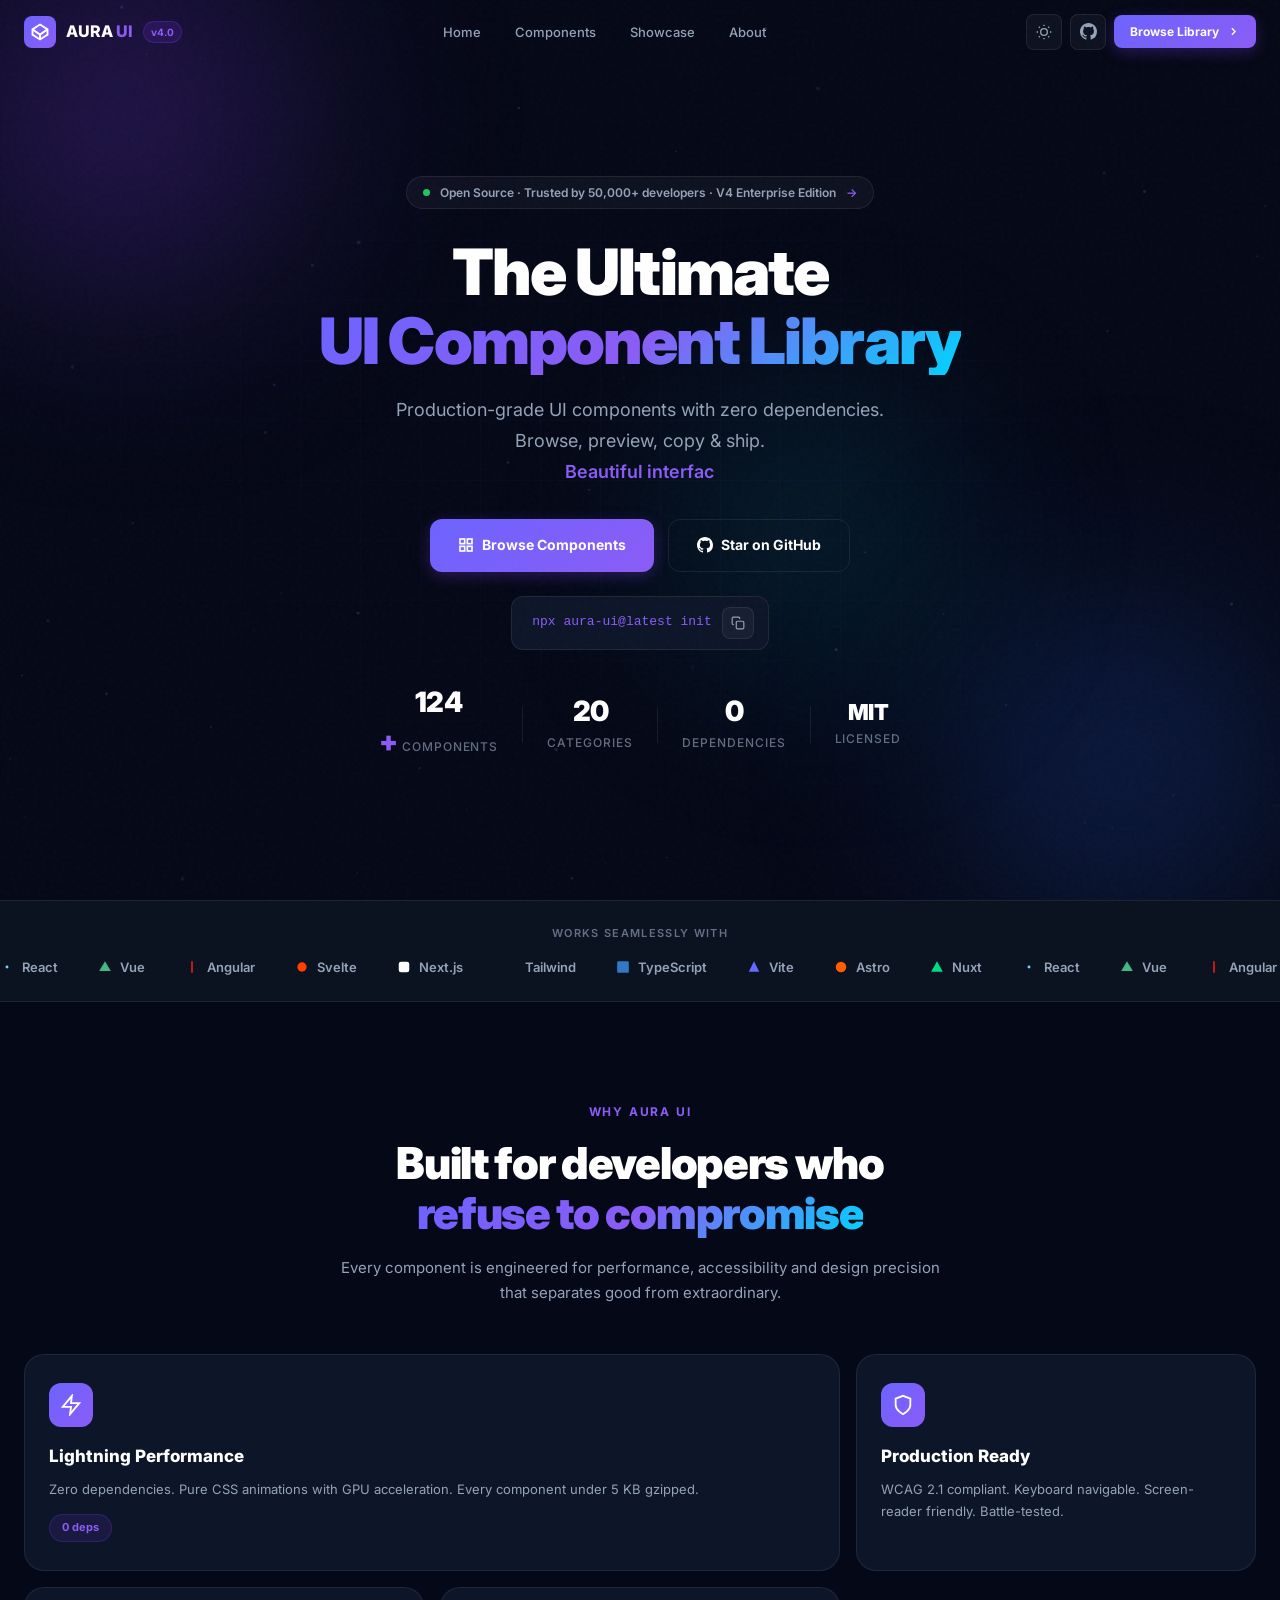
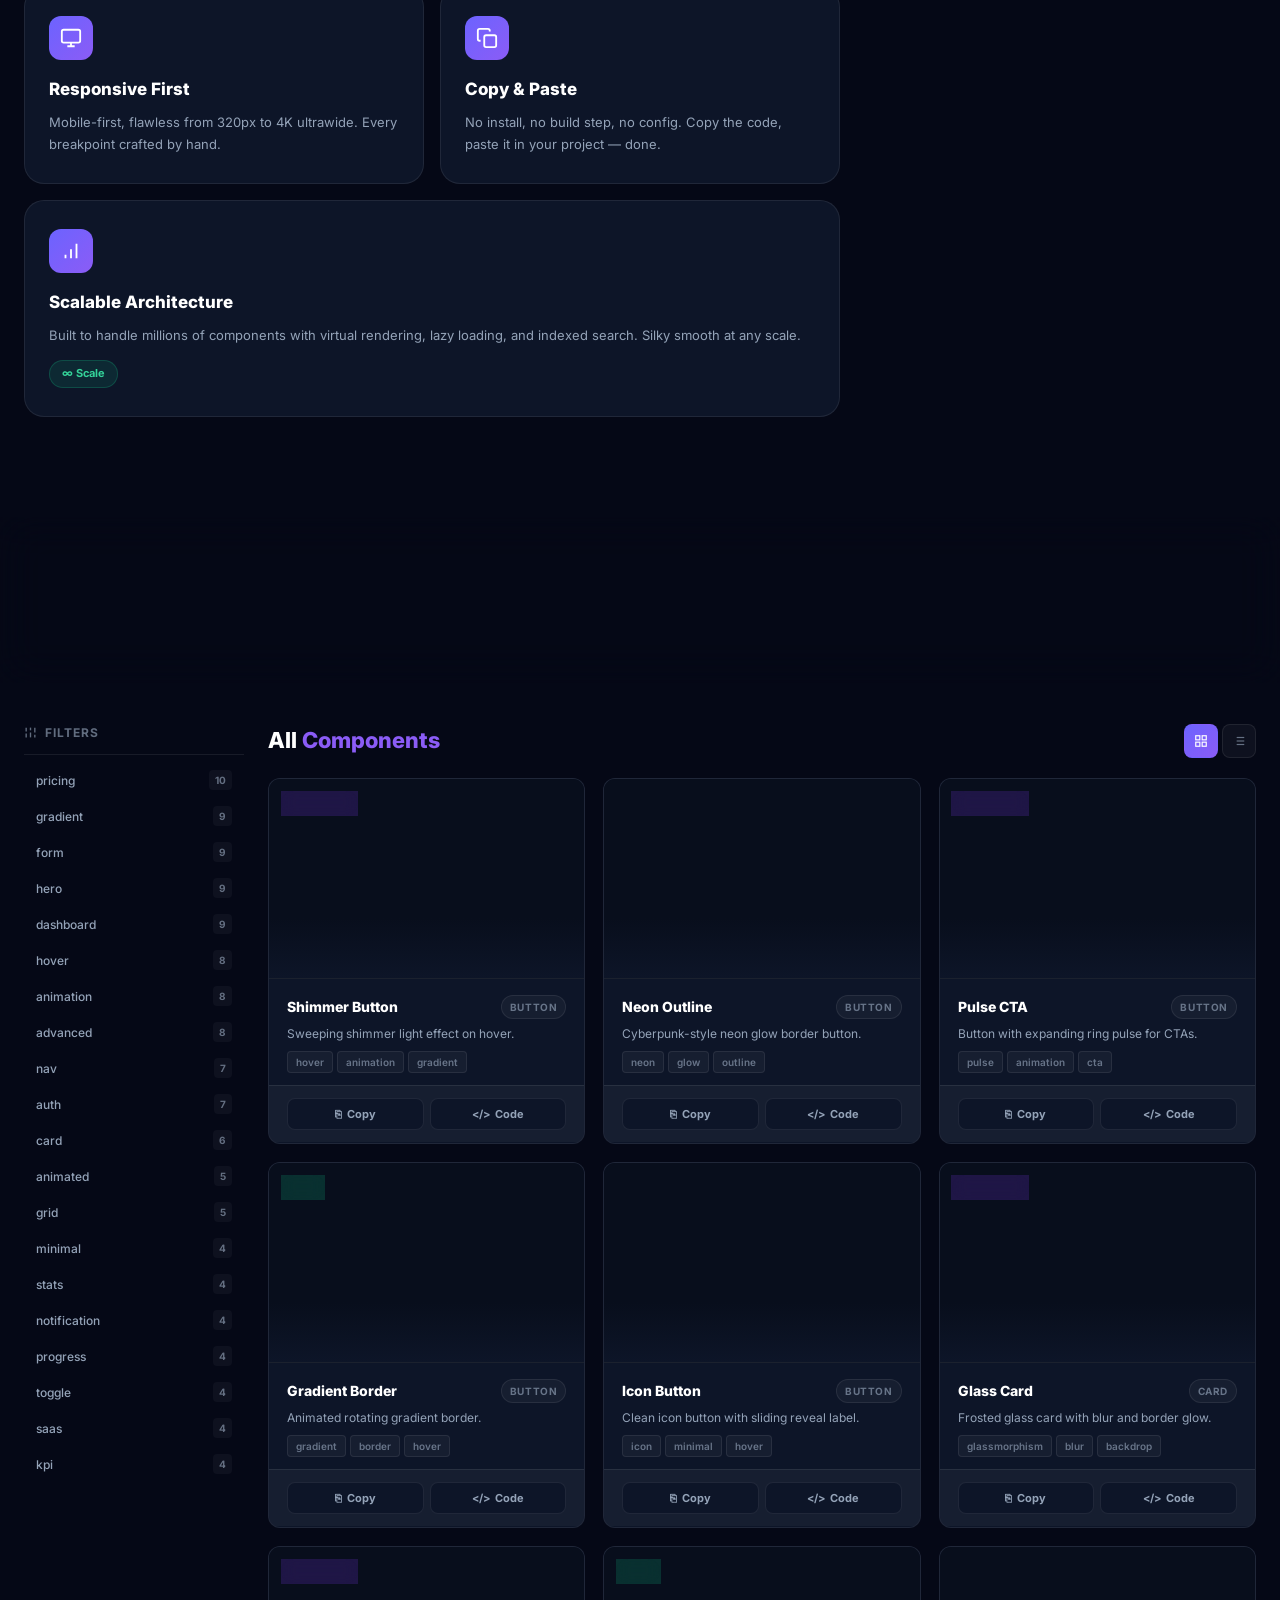
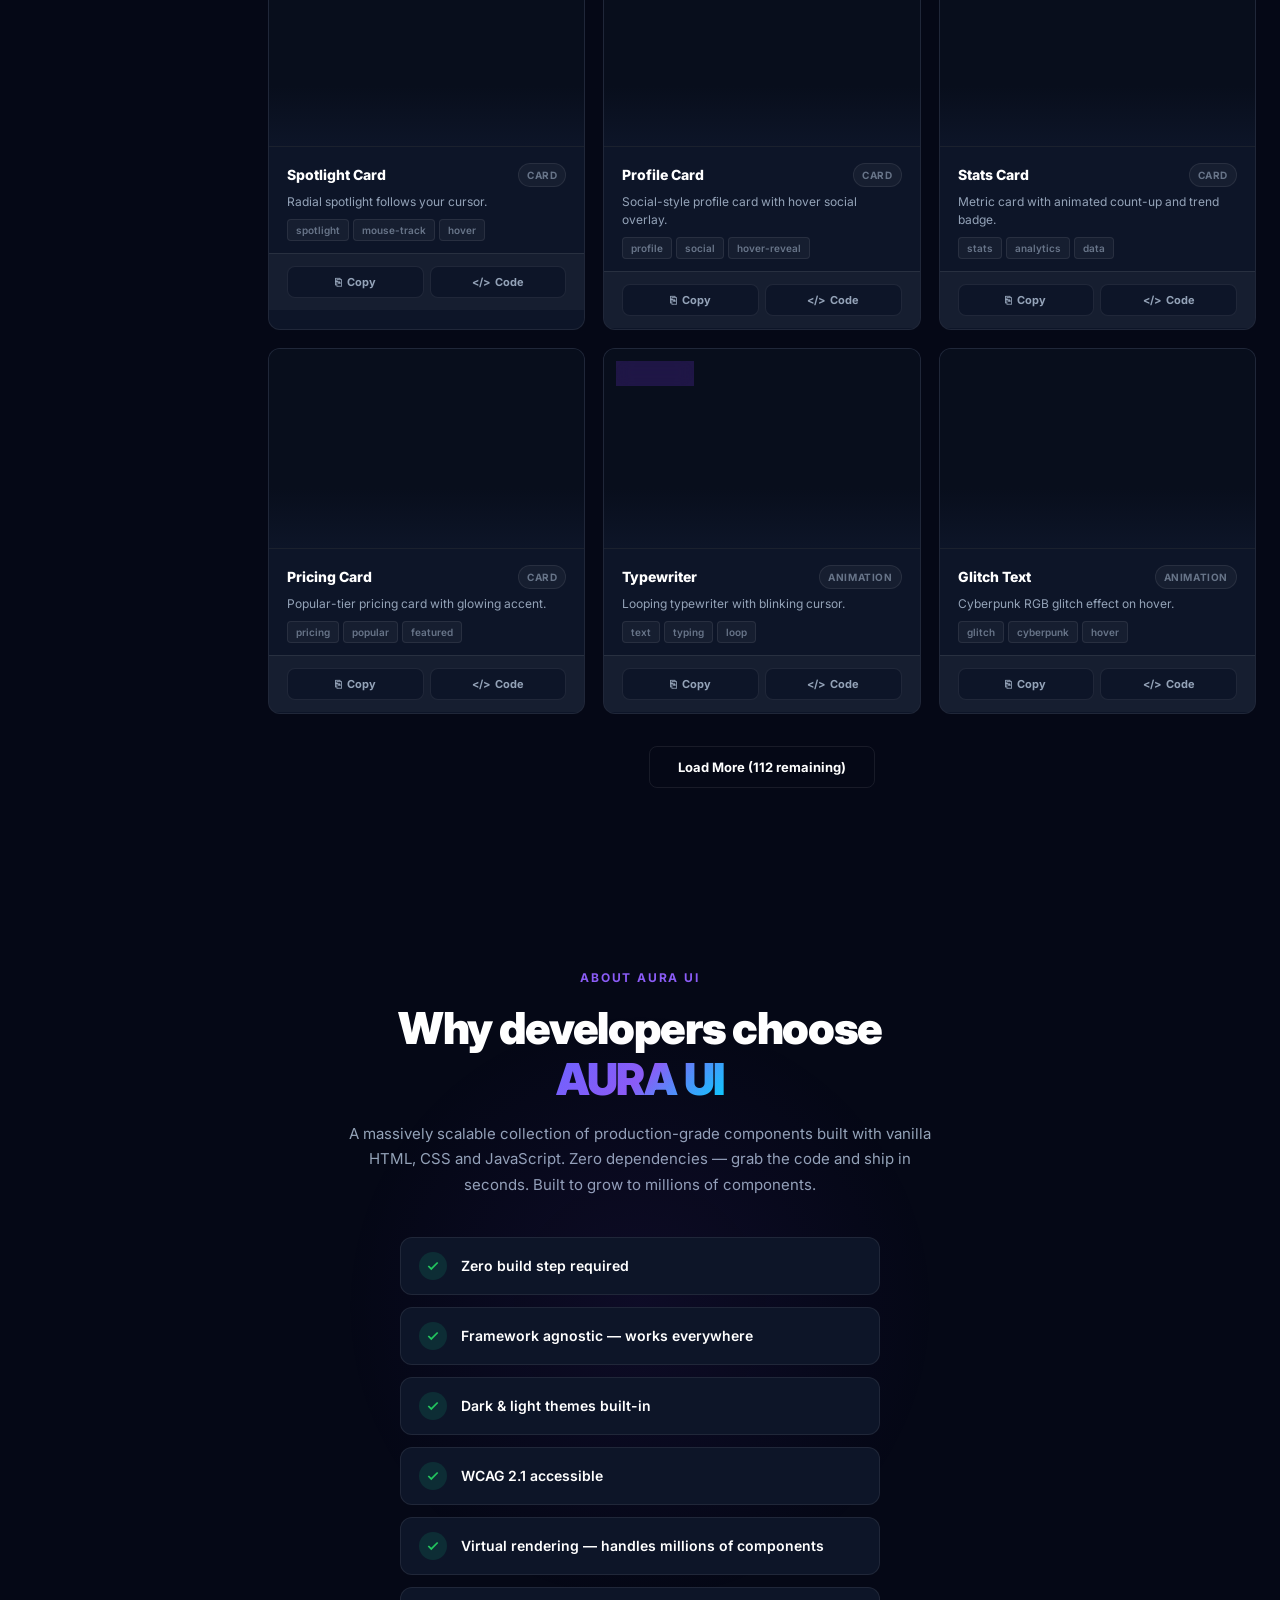
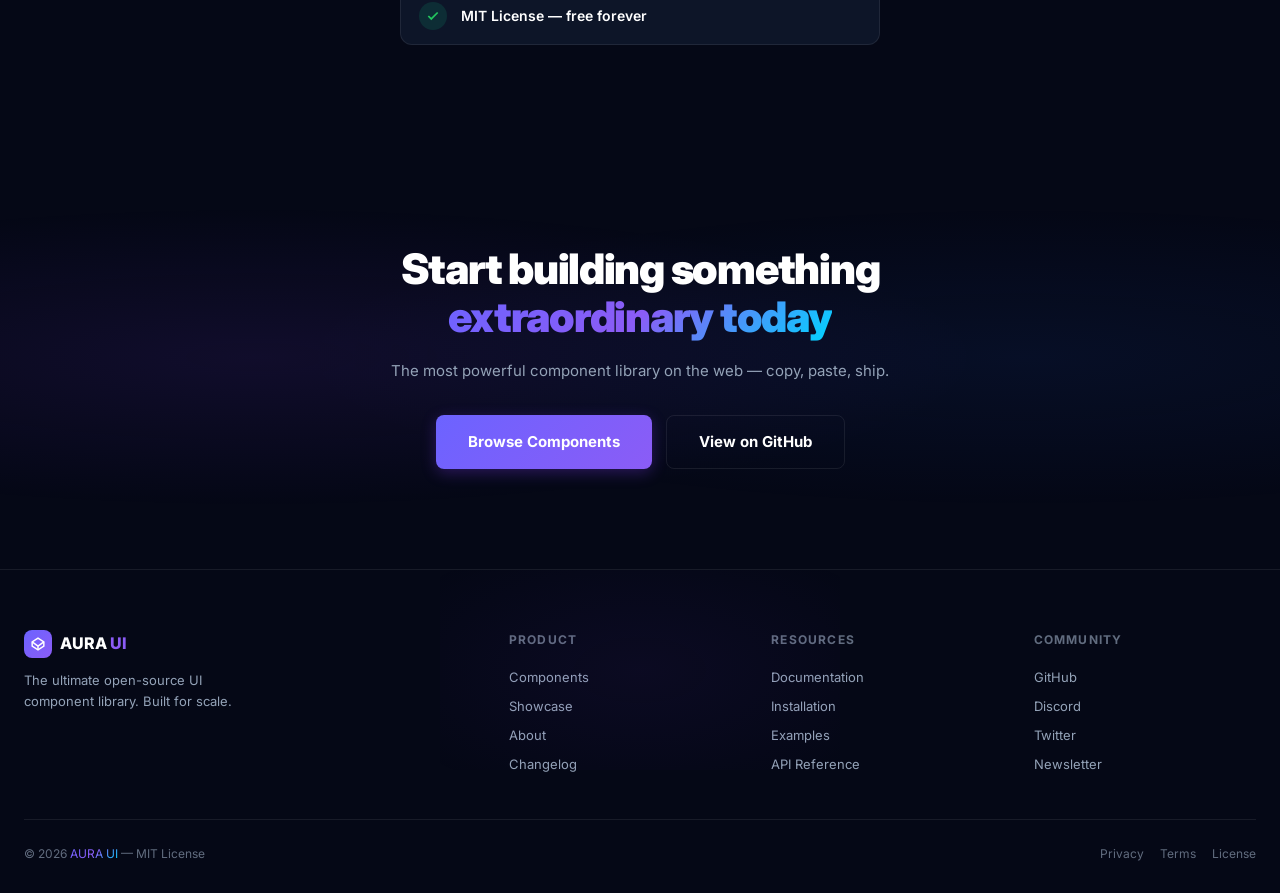
==== commit 9a43df00: "updated design" ====
--- a/aura/aura2/index.html
+++ b/aura/aura2/index.html
@@ -8,9 +8,13 @@
   <link rel="preconnect" href="https://fonts.googleapis.com">
   <link rel="preconnect" href="https://fonts.gstatic.com" crossorigin>
   <link href="https://fonts.googleapis.com/css2?family=Inter:wght@300;400;500;600;700;800;900&family=JetBrains+Mono:wght@400;500;600&display=swap" rel="stylesheet">
+  <link rel="stylesheet" href="tokens.css">
   <link rel="stylesheet" href="style.css">
 </head>
 <body>
+
+  <!-- Skip Navigation (Accessibility) -->
+  <a class="skip-link" href="#components">Skip to content</a>
 
   <!-- ═══ PAGE LOADER ═══ -->
   <div id="pageLoader" role="status" aria-label="Loading">
@@ -31,8 +35,7 @@
   <div class="noise-overlay" aria-hidden="true"></div>
 
   <!-- CURSOR -->
-  <div id="cursorRing" aria-hidden="true"></div>
-  <div id="cursorDot" aria-hidden="true"></div>
+
 
   <!-- ═══ NAVBAR ═══ -->
   <nav class="navbar" id="navbar" role="navigation" aria-label="Main navigation">
@@ -45,7 +48,7 @@
           </svg>
         </span>
         <span class="nav-logo-text">AURA <span>UI</span></span>
-        <span class="nav-badge">v3.0</span>
+        <span class="nav-badge">v4.0</span>
       </a>
 
       <ul class="nav-links" role="list">
@@ -98,7 +101,7 @@
     <div class="hero-content">
       <div class="hero-eyebrow">
         <span class="eyebrow-pulse" aria-hidden="true"></span>
-        <span>Open Source · Trusted by 50,000+ developers</span>
+          <span>Open Source · Trusted by 50,000+ developers · V4 Enterprise Edition</span>
         <span class="eyebrow-arrow" aria-hidden="true">→</span>
       </div>
 
@@ -134,12 +137,12 @@
 
       <div class="hero-stats" aria-label="Library statistics">
         <div class="hero-stat">
-          <span class="stat-num" data-target="60" id="heroComponentCount">0</span><span class="stat-suffix">+</span>
+          <span class="stat-num" data-target="100" id="heroComponentCount">0</span><span class="stat-suffix">+</span>
           <span class="stat-label">Components</span>
         </div>
         <div class="stat-sep"></div>
         <div class="hero-stat">
-          <span class="stat-num" data-target="6">0</span>
+          <span class="stat-num" data-target="20">0</span>
           <span class="stat-label">Categories</span>
         </div>
         <div class="stat-sep"></div>
@@ -415,6 +418,7 @@
   <!-- SCRIPTS -->
   <script src="data.js"></script>
   <script src="data-extra.js"></script>
+  <script src="data-v4.js"></script>
   <script src="app.js"></script>
   <script src="animations.js"></script>
 </body>
--- a/aura/aura2/tokens.css
+++ b/aura/aura2/tokens.css
@@ -0,0 +1,170 @@
+/* ═══════════════════════════════════════════════════════════════
+   AURA UI — Design Token System v1.0
+   Single source of truth for all design decisions.
+   Import BEFORE style.css.
+   ═══════════════════════════════════════════════════════════════ */
+
+:root {
+
+  /* ─── COLOR: BACKGROUNDS ─────────────────────────── */
+  --color-bg-base:      #0b0f1a;
+  --color-bg-surface:   #0f1629;
+  --color-bg-elevated:  #13182a;
+  --color-bg-code:      #0a0e1a;
+
+  /* ─── COLOR: BRAND ───────────────────────────────── */
+  --color-brand-violet:       #7c3aed;
+  --color-brand-violet-mid:   #8b5cf6;
+  --color-brand-violet-light: #a78bfa;
+  --color-brand-violet-glow:  rgba(124,58,237,0.25);
+  --color-brand-blue:         #2563eb;
+  --color-brand-blue-light:   #60a5fa;
+  --color-brand-cyan:         #06b6d4;
+
+  /* ─── COLOR: TEXT (WCAG AA compliant on dark bg) ─── */
+  --color-text-primary:   #ffffff;
+  --color-text-secondary: rgba(255,255,255,0.65);   /* 5.5:1 contrast */
+  --color-text-muted:     rgba(255,255,255,0.45);   /* labels, metadata */
+  --color-text-subtle:    rgba(255,255,255,0.30);   /* decorative only */
+
+  /* ─── COLOR: SEMANTIC ────────────────────────────── */
+  --color-success:       #10b981;
+  --color-success-light: #34d399;
+  --color-success-bg:    rgba(16,185,129,0.15);
+  --color-success-border:rgba(16,185,129,0.25);
+  --color-warning:       #f59e0b;
+  --color-warning-light: #fbbf24;
+  --color-warning-bg:    rgba(245,158,11,0.15);
+  --color-danger:        #ef4444;
+  --color-danger-light:  #f43f5e;
+  --color-danger-bg:     rgba(239,68,68,0.15);
+  --color-info:          #06b6d4;
+  --color-info-bg:       rgba(6,182,212,0.15);
+
+  /* ─── COLOR: BORDERS ─────────────────────────────── */
+  --color-border:        rgba(255,255,255,0.06);
+  --color-border-hover:  rgba(124,58,237,0.40);
+  --color-border-active: #7c3aed;
+  --color-border-glass:  rgba(255,255,255,0.08);
+  --color-border-strong: rgba(255,255,255,0.12);
+
+  /* ─── COLOR: GLASS SURFACES ──────────────────────── */
+  --color-glass:      rgba(255,255,255,0.04);
+  --color-glass-md:   rgba(255,255,255,0.06);
+  --color-glass-high: rgba(255,255,255,0.10);
+
+  /* ─── GRADIENTS ──────────────────────────────────── */
+  --gradient-brand:       linear-gradient(135deg, #7c3aed, #2563eb);
+  --gradient-brand-light: linear-gradient(135deg, #a78bfa, #60a5fa);
+  --gradient-brand-tri:   linear-gradient(135deg, #7c3aed, #2563eb, #06b6d4);
+  --gradient-flow:        linear-gradient(90deg, #7c3aed, #2563eb, #06b6d4, #7c3aed);
+  --gradient-success:     linear-gradient(135deg, #10b981, #059669);
+  --gradient-danger:      linear-gradient(135deg, #ef4444, #dc2626);
+  --gradient-cover:       linear-gradient(135deg, #7c3aed, #2563eb, #06b6d4);
+
+  /* ─── TYPOGRAPHY: SIZE SCALE ─────────────────────── */
+  --text-2xs:  10px;
+  --text-xs:   11px;
+  --text-sm:   12px;
+  --text-base: 13px;
+  --text-md:   14px;
+  --text-lg:   15px;
+  --text-xl:   17px;
+  --text-2xl:  22px;
+  --text-3xl:  28px;
+  --text-4xl:  32px;
+  --text-5xl:  38px;
+  --text-6xl:  48px;
+
+  /* ─── TYPOGRAPHY: WEIGHT SCALE ───────────────────── */
+  --weight-regular:   400;
+  --weight-medium:    500;
+  --weight-semibold:  600;
+  --weight-bold:      700;
+  --weight-extrabold: 800;
+  --weight-black:     900;
+
+  /* ─── SPACING SCALE ──────────────────────────────── */
+  --space-1:  4px;
+  --space-2:  8px;
+  --space-3:  12px;
+  --space-4:  14px;
+  --space-5:  16px;
+  --space-6:  20px;
+  --space-7:  24px;
+  --space-8:  28px;
+  --space-9:  32px;
+  --space-10: 40px;
+  --space-12: 48px;
+  --space-16: 64px;
+  --space-20: 80px;
+  --space-24: 96px;
+  --space-32: 128px;
+
+  /* ─── BORDER RADIUS SCALE ────────────────────────── */
+  --radius-xs:   4px;
+  --radius-sm:   8px;
+  --radius-md:   10px;
+  --radius-base: 12px;
+  --radius-lg:   16px;
+  --radius-xl:   20px;
+  --radius-2xl:  24px;
+  --radius-full: 50px;
+
+  /* ─── SHADOWS ────────────────────────────────────── */
+  --shadow-xs:        0 2px 8px rgba(0,0,0,0.30);
+  --shadow-sm:        0 4px 16px rgba(0,0,0,0.35);
+  --shadow-md:        0 8px 30px rgba(0,0,0,0.40);
+  --shadow-lg:        0 20px 60px rgba(0,0,0,0.50);
+  --shadow-glow-sm:   0 0 20px rgba(124,58,237,0.18);
+  --shadow-glow-md:   0 0 40px rgba(124,58,237,0.25);
+  --shadow-glow-lg:   0 12px 40px rgba(124,58,237,0.55);
+  --shadow-card:      0 8px 40px rgba(124,58,237,0.20);
+  --shadow-success:   0 0 20px rgba(16,185,129,0.20);
+  --shadow-danger:    0 0 20px rgba(239,68,68,0.20);
+
+  /* ─── ANIMATION: DURATIONS ───────────────────────── */
+  --duration-instant: 100ms;
+  --duration-fast:    200ms;
+  --duration-base:    300ms;
+  --duration-slow:    500ms;
+  --duration-slower:  800ms;
+  --duration-crawl:  1200ms;
+
+  /* ─── ANIMATION: EASINGS ─────────────────────────── */
+  --ease-out:    cubic-bezier(0.4,  0,    0.2, 1);
+  --ease-spring: cubic-bezier(0.34, 1.56, 0.64, 1);
+  --ease-inout:  cubic-bezier(0.25, 0.8,  0.25, 1);
+  --ease-in:     cubic-bezier(0.4,  0,    1,    1);
+
+  /* ─── Z-INDEX SCALE ──────────────────────────────── */
+  --z-base:    1;
+  --z-raised:  10;
+  --z-sticky:  100;
+  --z-nav:     1000;
+  --z-modal:   2000;
+  --z-toast:   3000;
+  --z-loader:  4000;
+
+  /* ─── LAYOUT ─────────────────────────────────────── */
+  --max-width:      1280px;
+  --nav-height:     64px;
+  --sidebar-width:  220px;
+  --content-width:  720px;
+
+}
+
+/* ─── REDUCED MOTION — Global override ───────────────
+   All animation & transition values are compressed to
+   near-zero for users with vestibular / motion disorders.
+   Component-level @keyframes are also paused via this. */
+@media (prefers-reduced-motion: reduce) {
+  *,
+  *::before,
+  *::after {
+    animation-duration:        0.01ms !important;
+    animation-iteration-count: 1      !important;
+    transition-duration:       0.01ms !important;
+    scroll-behavior:           auto   !important;
+  }
+}
--- a/aura/aura2/style.css
+++ b/aura/aura2/style.css
@@ -2,6 +2,15 @@
    AURA UI — Complete Design System
    Premium dark-first theme · Glassmorphism · Responsive · Scalable
    ═══════════════════════════════════════════════════════════════ */
+
+/* ─── SKIP LINK (Accessibility) ──────────────────── */
+.skip-link {
+  position: absolute; top: -100%; left: 16px; z-index: 9999;
+  padding: 8px 20px; background: #7c3aed; color: #fff;
+  font-size: 13px; font-weight: 700; border-radius: 0 0 10px 10px;
+  text-decoration: none; transition: top .2s ease;
+}
+.skip-link:focus { top: 0; outline: 2px solid #fff; outline-offset: 2px; }
 
 /* ─── RESET ──────────────────────────────────────── */
 *, *::before, *::after { box-sizing: border-box; margin: 0; padding: 0; }
@@ -12,6 +21,14 @@
 a { text-decoration: none; color: inherit; }
 ul { list-style: none; }
 ::selection { background: rgba(124,58,237,.35); color: #fff; }
+
+/* ─── FOCUS VISIBLE (Keyboard Navigation) ─────────── */
+:focus { outline: none; }
+:focus-visible {
+  outline: 2px solid #7c3aed;
+  outline-offset: 3px;
+  border-radius: 4px;
+}
 
 /* ─── CSS VARIABLES ──────────────────────────────── */
 :root {
@@ -31,35 +48,35 @@
   --nav-h: 64px;
 }
 
-/* ─── DARK THEME (default) ───────────────────────── */
+/* ─── DARK THEME V4 (default) ────────────────────── */
 [data-theme="dark"] {
-  --bg: #050810;
-  --bg-elevated: #0a0f1e;
-  --bg-card: #0d1225;
-  --bg-card-hover: #111830;
-  --bg-input: #0f1629;
-  --bg-code: #0a0e1a;
-  --border: rgba(255,255,255,.06);
-  --border-hover: rgba(124,58,237,.4);
-  --text: #f1f5f9;
-  --text-secondary: rgba(255,255,255,.55);
-  --text-muted: rgba(255,255,255,.3);
-  --accent: #7c3aed;
-  --accent-light: #a78bfa;
-  --accent-2: #2563eb;
-  --accent-3: #06b6d4;
-  --success: #10b981;
-  --warning: #f59e0b;
-  --error: #ef4444;
-  --grad-1: linear-gradient(135deg, #7c3aed, #2563eb);
-  --grad-2: linear-gradient(135deg, #a78bfa, #60a5fa);
-  --grad-3: linear-gradient(135deg, #7c3aed, #2563eb, #06b6d4);
-  --shadow-sm: 0 2px 8px rgba(0,0,0,.3);
-  --shadow-md: 0 8px 30px rgba(0,0,0,.4);
-  --shadow-lg: 0 20px 60px rgba(0,0,0,.5);
-  --shadow-glow: 0 0 40px rgba(124,58,237,.25);
-  --glass: rgba(255,255,255,.04);
-  --glass-border: rgba(255,255,255,.08);
+  --bg:             #050816;
+  --bg-elevated:    #0b1220;
+  --bg-card:        #0d1528;
+  --bg-card-hover:  #111d35;
+  --bg-input:       #0f1a30;
+  --bg-code:        #080e1c;
+  --border:         rgba(255,255,255,0.08);
+  --border-hover:   rgba(108,99,255,0.45);
+  --text:           #ffffff;
+  --text-secondary: #94A3B8;
+  --text-muted:     rgba(148,163,184,0.65);
+  --accent:         #6C63FF;   /* V4 primary indigo-violet */
+  --accent-light:   #8B5CF6;   /* V4 secondary violet */
+  --accent-2:       #00D4FF;   /* V4 electric cyan */
+  --accent-3:       #a78bfa;
+  --success:        #22C55E;
+  --warning:        #F59E0B;
+  --error:          #EF4444;
+  --grad-1: linear-gradient(135deg, #6C63FF, #8B5CF6);
+  --grad-2: linear-gradient(135deg, #8B5CF6, #00D4FF);
+  --grad-3: linear-gradient(135deg, #6C63FF, #8B5CF6, #00D4FF);
+  --shadow-sm:   0 2px 8px rgba(0,0,0,.35);
+  --shadow-md:   0 8px 30px rgba(0,0,0,.45);
+  --shadow-lg:   0 20px 60px rgba(0,0,0,.55);
+  --shadow-glow: 0 0 40px rgba(108,99,255,.3);
+  --glass:        rgba(255,255,255,0.04);
+  --glass-border: rgba(255,255,255,0.08);
   color-scheme: dark;
 }
 
@@ -135,22 +152,6 @@
   background-image: url("data:image/svg+xml,%3Csvg viewBox='0 0 256 256' xmlns='http://www.w3.org/2000/svg'%3E%3Cfilter id='n'%3E%3CfeTurbulence type='fractalNoise' baseFrequency='0.9' numOctaves='4' stitchTiles='stitch'/%3E%3C/filter%3E%3Crect width='100%25' height='100%25' filter='url(%23n)'/%3E%3C/svg%3E");
 }
 
-/* ═══════════════════════════════════════════════════
-   CUSTOM CURSOR
-   ═══════════════════════════════════════════════════ */
-#cursorRing {
-  position: fixed; width: 36px; height: 36px; border: 1.5px solid var(--accent-light);
-  border-radius: 50%; pointer-events: none; z-index: 9998;
-  transform: translate(-50%,-50%); transition: width .2s, height .2s, border-color .2s, opacity .2s;
-  opacity: 0;
-}
-#cursorDot {
-  position: fixed; width: 6px; height: 6px; background: var(--accent);
-  border-radius: 50%; pointer-events: none; z-index: 9998;
-  transform: translate(-50%,-50%); opacity: 0;
-}
-body:hover #cursorRing, body:hover #cursorDot { opacity: 1; }
-@media (hover: none) { #cursorRing, #cursorDot { display: none !important; } }
 
 /* ═══════════════════════════════════════════════════
    NAVBAR
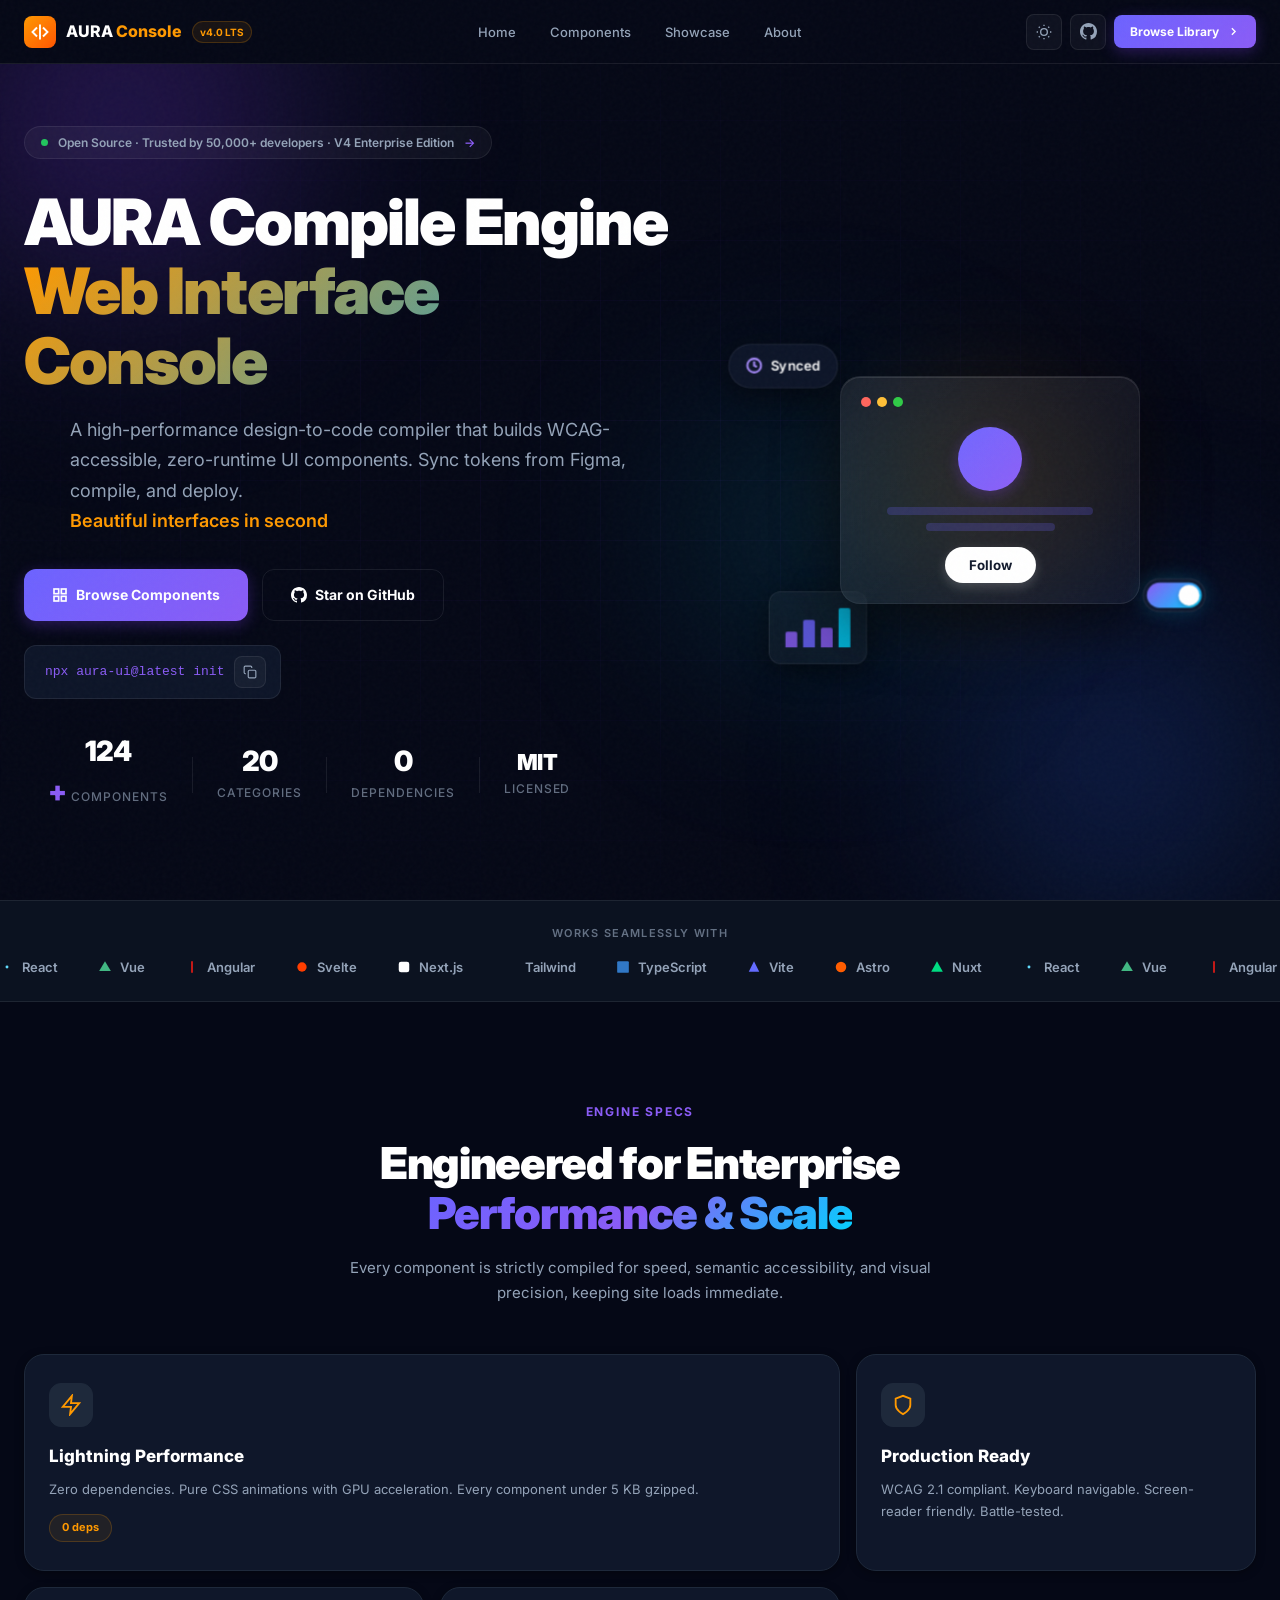
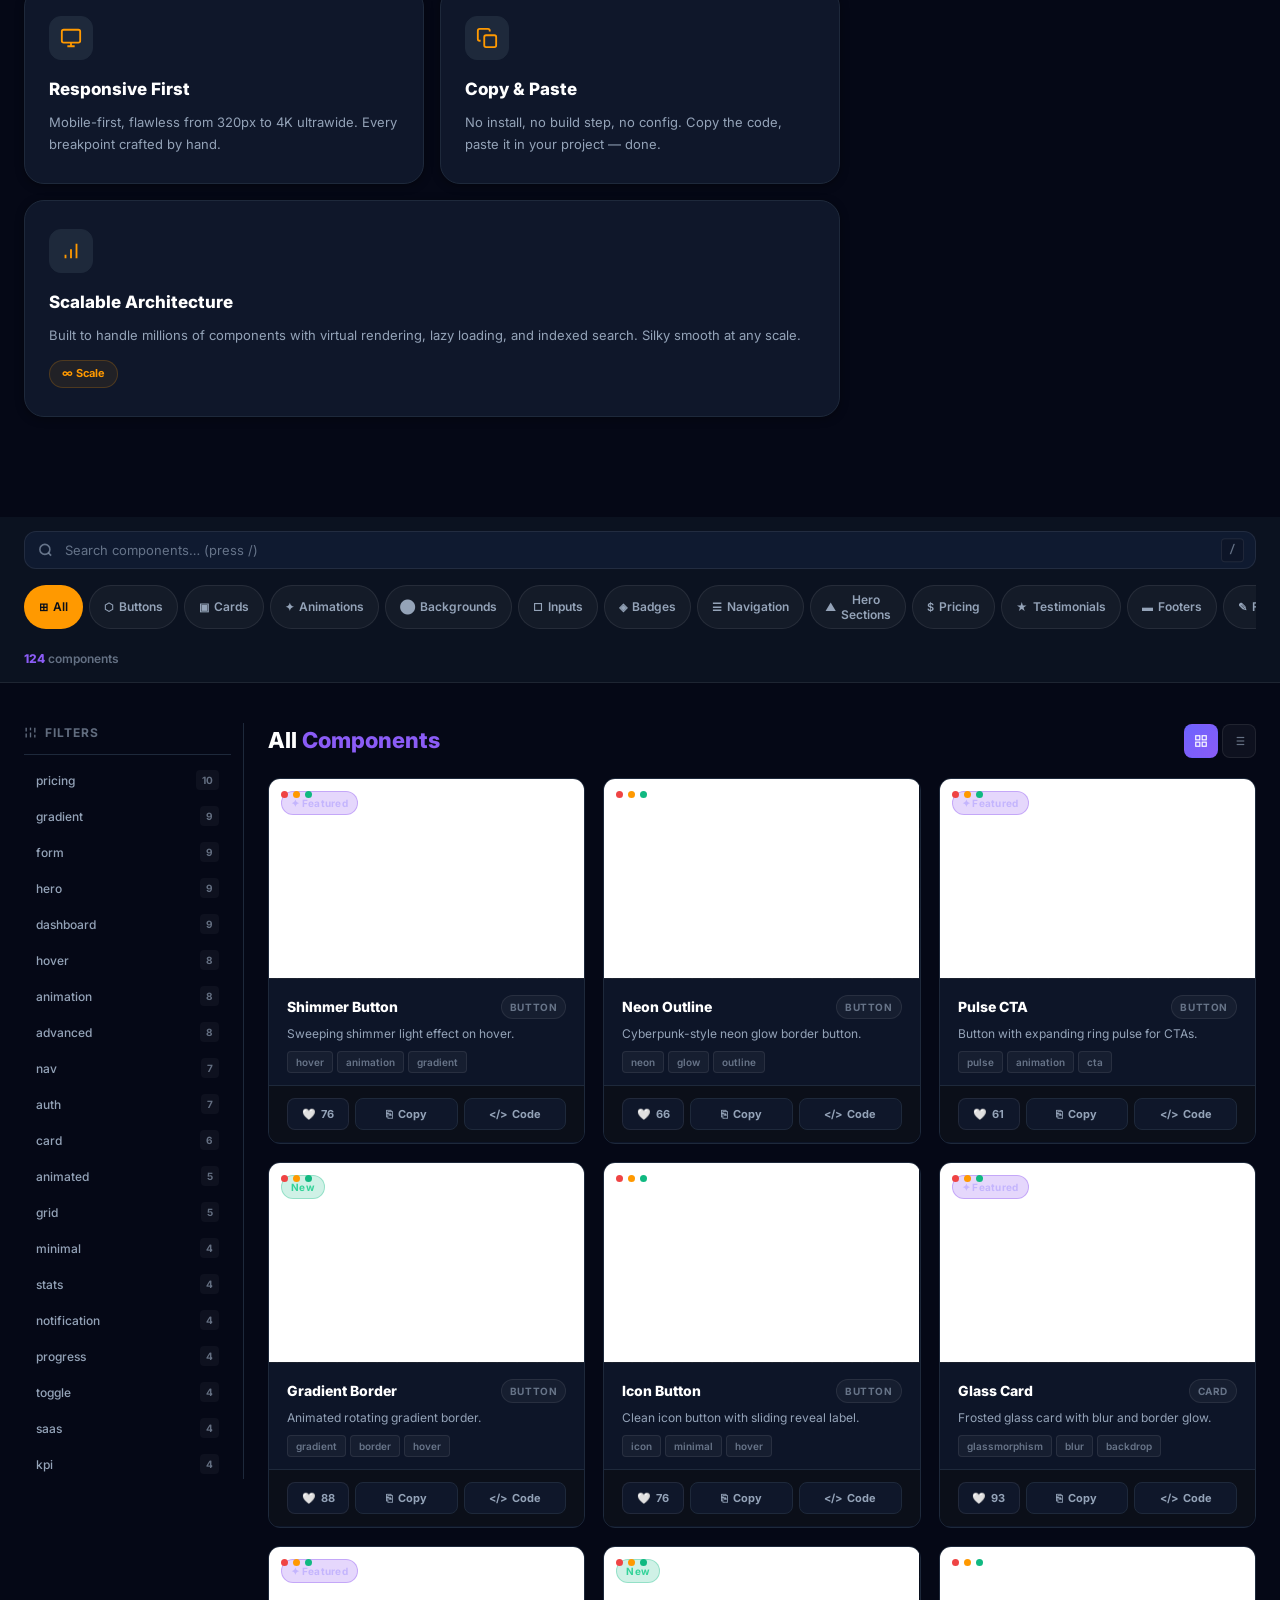
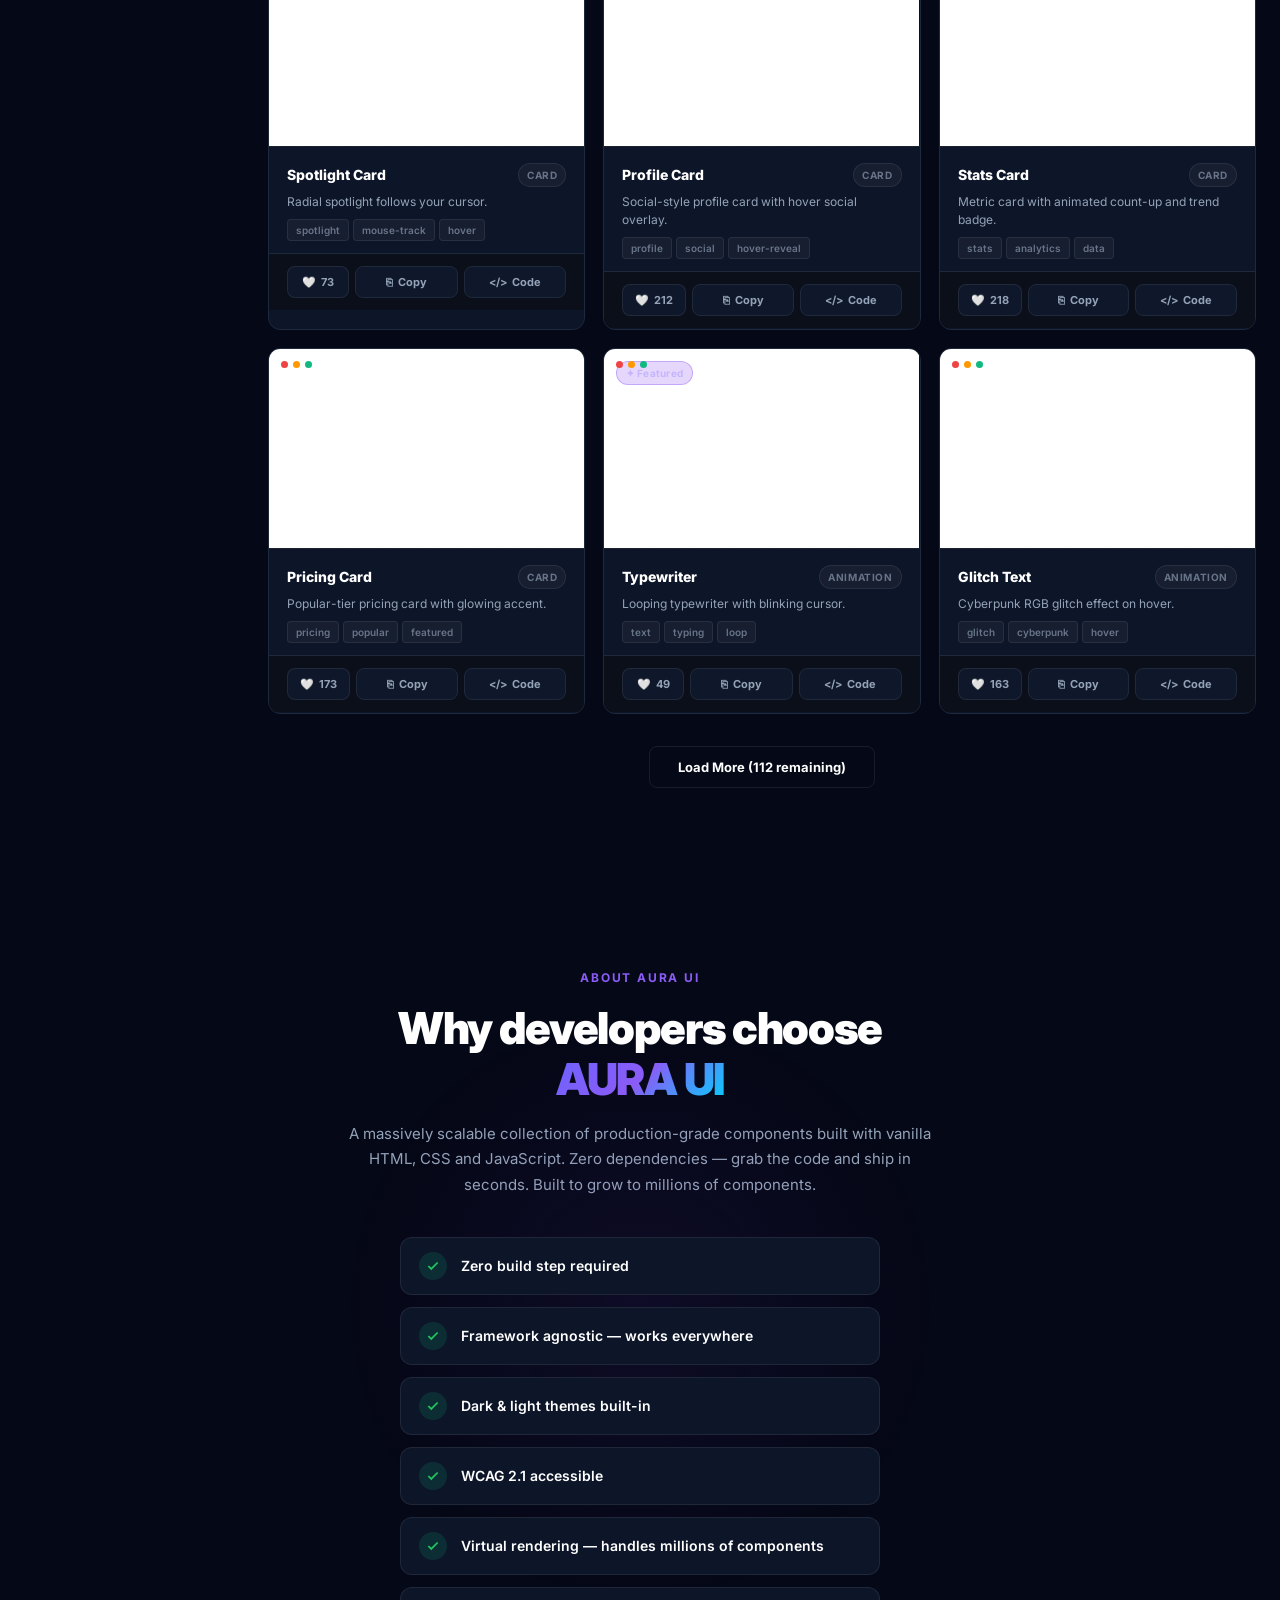
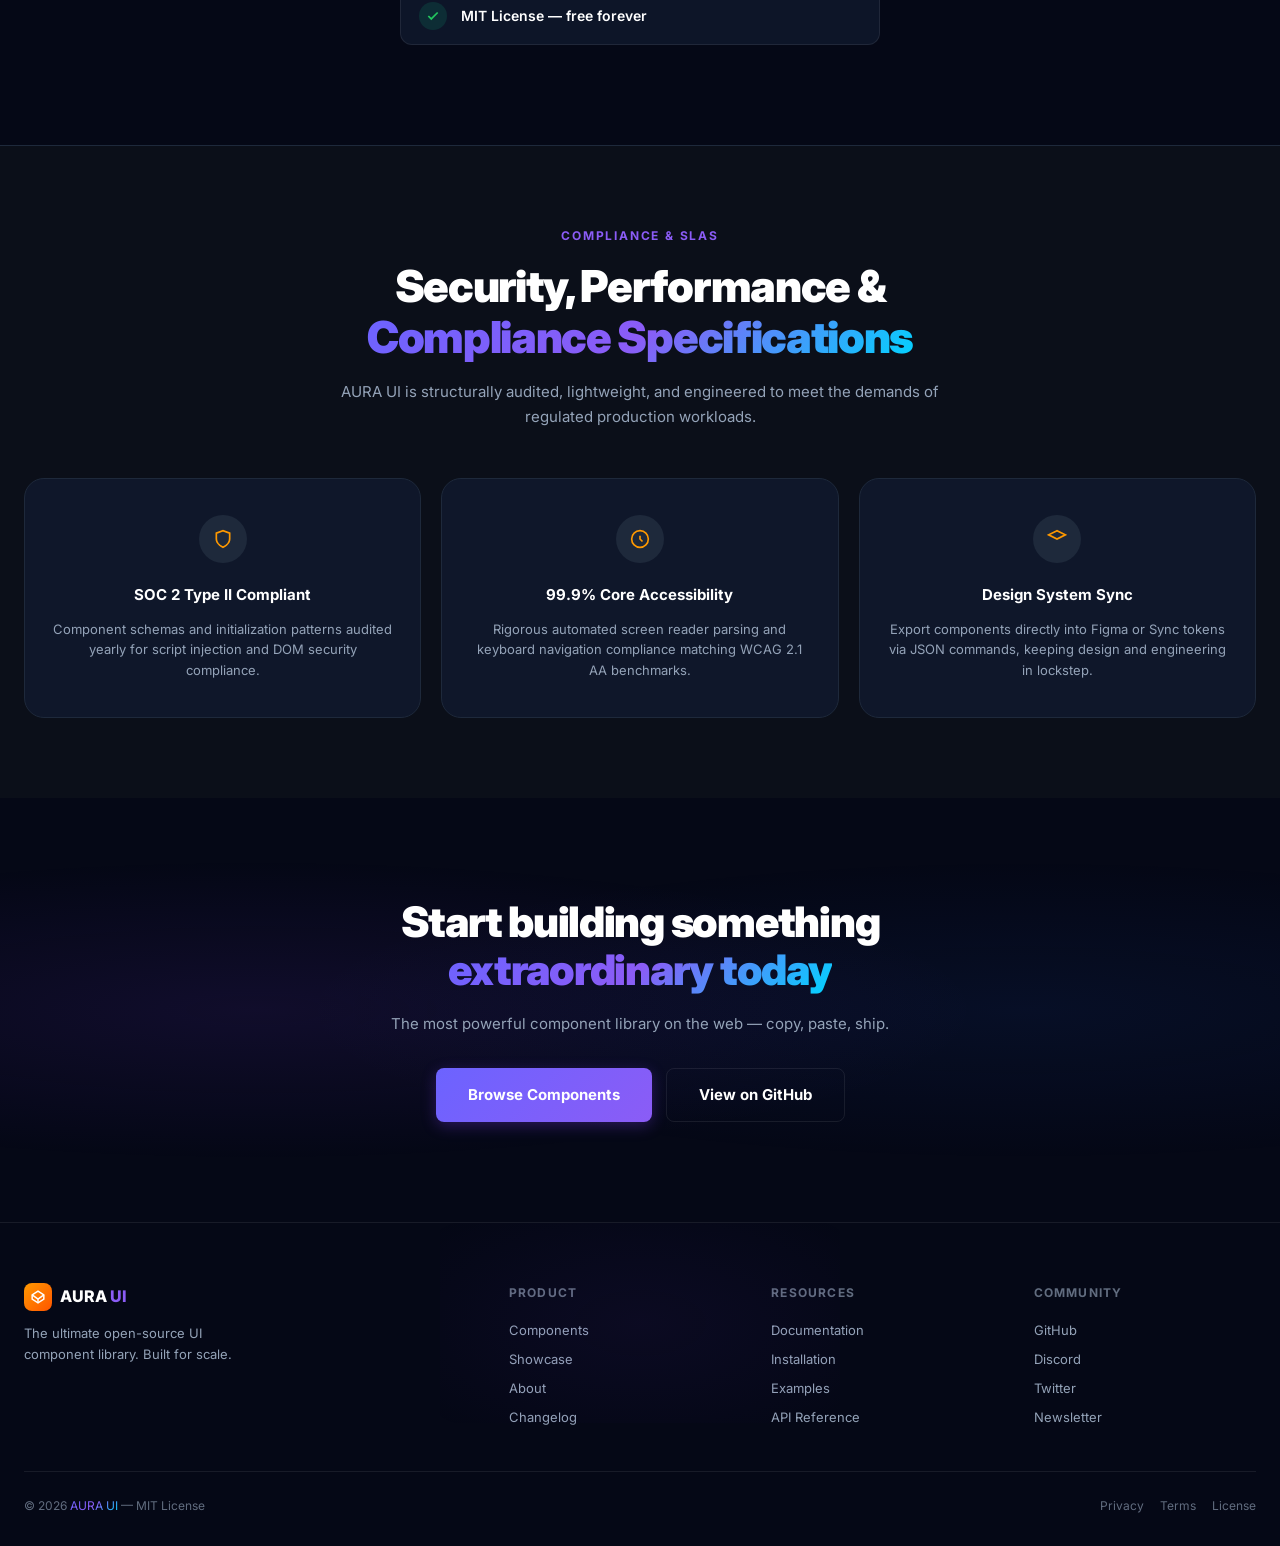
==== commit c10d4cd5: "updated design" ====
--- a/aura/aura2/index.html
+++ b/aura/aura2/index.html
@@ -40,15 +40,16 @@
   <!-- ═══ NAVBAR ═══ -->
   <nav class="navbar" id="navbar" role="navigation" aria-label="Main navigation">
     <div class="nav-wrap">
-      <a href="#hero" class="nav-logo" aria-label="AURA UI Home">
+      <a href="#hero" class="nav-logo" aria-label="AURA Console Home">
         <span class="nav-logo-gem" aria-hidden="true">
           <svg width="18" height="18" viewBox="0 0 24 24" fill="none" stroke="white" stroke-width="2.5">
-            <polygon points="12 2 22 8.5 22 15.5 12 22 2 15.5 2 8.5 12 2"/>
-            <line x1="12" y1="22" x2="12" y2="15.5"/><line x1="22" y1="8.5" x2="12" y2="15.5"/><line x1="2" y1="8.5" x2="12" y2="15.5"/>
+            <polyline points="16 18 22 12 16 6" />
+            <polyline points="8 6 2 12 8 18" />
+            <line x1="12" y1="2" x2="12" y2="22" />
           </svg>
         </span>
-        <span class="nav-logo-text">AURA <span>UI</span></span>
-        <span class="nav-badge">v4.0</span>
+        <span class="nav-logo-text">AURA <span style="color:#ff9900;">Console</span></span>
+        <span class="nav-badge">v4.0 LTS</span>
       </a>
 
       <ul class="nav-links" role="list">
@@ -87,8 +88,7 @@
   </nav>
 
   <!-- ═══ HERO ═══ -->
-  <section class="hero" id="hero" aria-labelledby="heroTitle">
-    <canvas id="heroCanvas" class="hero-beams-canvas" aria-hidden="true"></canvas>
+  <section class="hero" id="hero" aria-labelledby="heroTitle" data-magic-section="true">
 
     <div class="hero-aurora" aria-hidden="true">
       <div class="aurora-orb aurora-orb-1"></div>
@@ -98,69 +98,118 @@
 
     <div class="hero-grid" aria-hidden="true"></div>
 
-    <div class="hero-content">
-      <div class="hero-eyebrow">
-        <span class="eyebrow-pulse" aria-hidden="true"></span>
+    <div class="hero-container">
+      <div class="hero-content">
+        <div class="hero-eyebrow">
+          <span class="eyebrow-pulse" aria-hidden="true"></span>
           <span>Open Source · Trusted by 50,000+ developers · V4 Enterprise Edition</span>
-        <span class="eyebrow-arrow" aria-hidden="true">→</span>
-      </div>
-
-      <h1 class="hero-title" id="heroTitle">
-        <span class="hero-line">The Ultimate</span>
-        <span class="hero-line hero-line-grad">UI Component Library</span>
-      </h1>
-
-      <p class="hero-sub">
-        Production-grade UI components with zero dependencies. Browse, preview, copy & ship.
-        <br>
-        <span id="typewriterTarget" class="hero-sub-typed" aria-live="polite">Beautiful interfaces in seconds.</span>
-      </p>
-
-      <div class="hero-cta">
-        <a href="#components" class="btn btn-primary btn-hero magnetic">
-          <svg width="16" height="16" viewBox="0 0 24 24" fill="none" stroke="currentColor" stroke-width="2.5"><rect x="3" y="3" width="7" height="7"/><rect x="14" y="3" width="7" height="7"/><rect x="14" y="14" width="7" height="7"/><rect x="3" y="14" width="7" height="7"/></svg>
-          Browse Components
-        </a>
-        <a href="https://github.com/Jayaprakash367/-UI-Library" class="btn btn-outline btn-hero magnetic" target="_blank" rel="noopener">
-          <svg width="16" height="16" viewBox="0 0 24 24" fill="currentColor"><path d="M12 0C5.37 0 0 5.37 0 12c0 5.31 3.435 9.795 8.205 11.385.6.105.825-.255.825-.57 0-.285-.015-1.23-.015-2.235-3.015.555-3.795-.735-4.035-1.41-.135-.345-.72-1.41-1.23-1.695-.42-.225-1.02-.78-.015-.795.945-.015 1.62.87 1.845 1.23 1.08 1.815 2.805 1.305 3.495.99.105-.78.42-1.305.765-1.605-2.67-.3-5.46-1.335-5.46-5.925 0-1.305.465-2.385 1.23-3.225-.12-.3-.54-1.53.12-3.18 0 0 1.005-.315 3.3 1.23.96-.27 1.98-.405 3-.405s2.04.135 3 .405c2.295-1.56 3.3-1.23 3.3-1.23.66 1.65.24 2.88.12 3.18.765.84 1.23 1.905 1.23 3.225 0 4.605-2.805 5.625-5.475 5.925.435.375.81 1.095.81 2.22 0 1.605-.015 2.895-.015 3.3 0 .315.225.69.825.57A12.02 12.02 0 0024 12c0-6.63-5.37-12-12-12z"/></svg>
-          Star on GitHub
-        </a>
-      </div>
-
-      <!-- INSTALL COMMAND -->
-      <div class="hero-install">
-        <code id="installCmd">npx aura-ui@latest init</code>
-        <button class="hero-install-copy" id="installCopyBtn" aria-label="Copy install command">
-          <svg width="14" height="14" viewBox="0 0 24 24" fill="none" stroke="currentColor" stroke-width="2"><rect x="9" y="9" width="13" height="13" rx="2"/><path d="M5 15H4a2 2 0 01-2-2V4a2 2 0 012-2h9a2 2 0 012 2v1"/></svg>
-        </button>
-      </div>
-
-      <div class="hero-stats" aria-label="Library statistics">
-        <div class="hero-stat">
-          <span class="stat-num" data-target="100" id="heroComponentCount">0</span><span class="stat-suffix">+</span>
-          <span class="stat-label">Components</span>
-        </div>
-        <div class="stat-sep"></div>
-        <div class="hero-stat">
-          <span class="stat-num" data-target="20">0</span>
-          <span class="stat-label">Categories</span>
-        </div>
-        <div class="stat-sep"></div>
-        <div class="hero-stat">
-          <span class="stat-num" data-target="0">0</span>
-          <span class="stat-label">Dependencies</span>
-        </div>
-        <div class="stat-sep"></div>
-        <div class="hero-stat">
-          <span class="stat-num stat-text">MIT</span>
-          <span class="stat-label">Licensed</span>
+          <span class="eyebrow-arrow" aria-hidden="true">→</span>
+        </div>
+
+        <h1 class="hero-title" id="heroTitle">
+          <span class="hero-line">AURA Compile Engine</span>
+          <span class="hero-line hero-line-grad" style="background: linear-gradient(135deg, #ff9900, #00a1ec); -webkit-background-clip: text; -webkit-text-fill-color: transparent;">Web Interface Console</span>
+        </h1>
+
+        <p class="hero-sub">
+          A high-performance design-to-code compiler that builds WCAG-accessible, zero-runtime UI components. Sync tokens from Figma, compile, and deploy.
+          <br>
+          <span id="typewriterTarget" class="hero-sub-typed" style="color: #ff9900; font-weight: 600;" aria-live="polite">Zero dependencies, pure CSS layout execution.</span>
+        </p>
+
+        <div class="hero-cta">
+          <a href="#components" class="btn btn-primary btn-hero magnetic">
+            <svg width="16" height="16" viewBox="0 0 24 24" fill="none" stroke="currentColor" stroke-width="2.5"><rect x="3" y="3" width="7" height="7"/><rect x="14" y="3" width="7" height="7"/><rect x="14" y="14" width="7" height="7"/><rect x="3" y="14" width="7" height="7"/></svg>
+            Browse Components
+          </a>
+          <a href="https://github.com/Jayaprakash367/-UI-Library" class="btn btn-outline btn-hero magnetic" target="_blank" rel="noopener">
+            <svg width="16" height="16" viewBox="0 0 24 24" fill="currentColor"><path d="M12 0C5.37 0 0 5.37 0 12c0 5.31 3.435 9.795 8.205 11.385.6.105.825-.255.825-.57 0-.285-.015-1.23-.015-2.235-3.015.555-3.795-.735-4.035-1.41-.135-.345-.72-1.41-1.23-1.695-.42-.225-1.02-.78-.015-.795.945-.015 1.62.87 1.845 1.23 1.08 1.815 2.805 1.305 3.495.99.105-.78.42-1.305.765-1.605-2.67-.3-5.46-1.335-5.46-5.925 0-1.305.465-2.385 1.23-3.225-.12-.3-.54-1.53.12-3.18 0 0 1.005-.315 3.3 1.23.96-.27 1.98-.405 3-.405s2.04.135 3 .405c2.295-1.56 3.3-1.23 3.3-1.23.66 1.65.24 2.88.12 3.18.765.84 1.23 1.905 1.23 3.225 0 4.605-2.805 5.625-5.475 5.925.435.375.81 1.095.81 2.22 0 1.605-.015 2.895-.015 3.3 0 .315.225.69.825.57A12.02 12.02 0 0024 12c0-6.63-5.37-12-12-12z"/></svg>
+            Star on GitHub
+          </a>
+        </div>
+
+        <!-- INSTALL COMMAND -->
+        <div class="hero-install">
+          <code id="installCmd">npx aura-ui@latest init</code>
+          <button class="hero-install-copy" id="installCopyBtn" aria-label="Copy install command">
+            <svg width="14" height="14" viewBox="0 0 24 24" fill="none" stroke="currentColor" stroke-width="2"><rect x="9" y="9" width="13" height="13" rx="2"/><path d="M5 15H4a2 2 0 01-2-2V4a2 2 0 012-2h9a2 2 0 012 2v1"/></svg>
+          </button>
+        </div>
+
+        <div class="hero-stats" aria-label="Library statistics">
+          <div class="hero-stat">
+            <span class="stat-num" data-target="100" id="heroComponentCount">0</span><span class="stat-suffix">+</span>
+            <span class="stat-label">Components</span>
+          </div>
+          <div class="stat-sep"></div>
+          <div class="hero-stat">
+            <span class="stat-num" data-target="20">0</span>
+            <span class="stat-label">Categories</span>
+          </div>
+          <div class="stat-sep"></div>
+          <div class="hero-stat">
+            <span class="stat-num" data-target="0">0</span>
+            <span class="stat-label">Dependencies</span>
+          </div>
+          <div class="stat-sep"></div>
+          <div class="hero-stat">
+            <span class="stat-num stat-text">MIT</span>
+            <span class="stat-label">Licensed</span>
+          </div>
+        </div>
+      </div>
+
+      <!-- INTERACTIVE 3D COMPONENT GALLERY -->
+      <div class="hero-showcase interactive-gallery" id="interactiveGallery">
+        <div class="gallery-container">
+          
+          <!-- Central Glass Card -->
+          <div class="gallery-item item-main">
+            <div class="glass-panel">
+              <div class="panel-header">
+                <span class="dot red"></span><span class="dot yellow"></span><span class="dot green"></span>
+              </div>
+              <div class="panel-body">
+                <div class="mock-avatar"></div>
+                <div class="mock-lines">
+                  <div class="mock-line w-full"></div>
+                  <div class="mock-line w-3-4"></div>
+                </div>
+                <button class="mock-btn">Follow</button>
+              </div>
+            </div>
+          </div>
+
+          <!-- Floating Elements -->
+          <div class="gallery-item item-float-1">
+            <div class="float-pill">
+              <svg width="16" height="16" viewBox="0 0 24 24" fill="none" stroke="currentColor" stroke-width="3" style="color: #a78bfa;"><circle cx="12" cy="12" r="10"/><polyline points="12 6 12 12 16 14"/></svg>
+              <span>Synced</span>
+            </div>
+          </div>
+          
+          <div class="gallery-item item-float-2">
+            <div class="neon-switch">
+              <div class="switch-track"><div class="switch-thumb"></div></div>
+            </div>
+          </div>
+
+          <div class="gallery-item item-float-3">
+            <div class="glass-widget">
+              <div class="widget-chart">
+                <div class="bar h-1"></div><div class="bar h-2"></div><div class="bar h-3"></div><div class="bar h-4"></div>
+              </div>
+            </div>
+          </div>
+
+          <div class="gallery-glow"></div>
         </div>
       </div>
     </div>
   </section>
 
   <!-- ═══ MARQUEE ═══ -->
-  <div class="marquee-section" aria-label="Works with any framework">
+  <div class="marquee-section" aria-label="Works with any framework" data-magic-section="true">
     <p class="marquee-label">Works seamlessly with</p>
     <div class="marquee-track" role="presentation">
       <div class="marquee-inner">
@@ -190,11 +239,11 @@
   </div>
 
   <!-- ═══ FEATURES BENTO ═══ -->
-  <section class="features-section" id="showcase" aria-labelledby="featTitle">
+  <section class="features-section" id="showcase" aria-labelledby="featTitle" data-magic-section="true">
     <div class="container">
-      <div class="section-eyebrow">Why AURA UI</div>
-      <h2 class="section-title-large" id="featTitle">Built for developers who<br><span class="grad-text">refuse to compromise</span></h2>
-      <p class="section-desc">Every component is engineered for performance, accessibility and design precision that separates good from extraordinary.</p>
+      <div class="section-eyebrow">Engine Specs</div>
+      <h2 class="section-title-large" id="featTitle">Engineered for Enterprise<br><span class="grad-text">Performance &amp; Scale</span></h2>
+      <p class="section-desc">Every component is strictly compiled for speed, semantic accessibility, and visual precision, keeping site loads immediate.</p>
 
       <div class="bento-grid">
         <div class="bento-card bento-wide will-animate">
@@ -239,6 +288,23 @@
           <p>Built to handle millions of components with virtual rendering, lazy loading, and indexed search. Silky smooth at any scale.</p>
           <div class="bento-badge bento-badge-green">∞ Scale</div>
         </div>
+      </div>
+    </div>
+  </section>
+
+  <!-- ═══ TRENDING / CINEMATIC ROW ═══ -->
+  <section class="trending-section" id="trendingShowcase" data-magic-section="true">
+    <div class="container">
+      <div class="section-eyebrow">Trending Now</div>
+      <h2 class="section-title-large">Cinematic Component Showcase</h2>
+      <p class="section-desc">Experience our most popular components with Netflix-style hover expansions and interactive previews.</p>
+      
+      <div class="trending-carousel-wrap">
+        <button class="carousel-nav-btn prev-btn" id="carouselPrev" aria-label="Previous components">⟨</button>
+        <div class="trending-carousel" id="trendingCarousel" role="list">
+          <!-- Rendered dynamically by app.js from featured / popular components -->
+        </div>
+        <button class="carousel-nav-btn next-btn" id="carouselNext" aria-label="Next components">⟩</button>
       </div>
     </div>
   </section>
@@ -258,7 +324,7 @@
 
   <!-- ═══ COMPONENT GRID ═══ -->
   <main id="components" aria-label="Component library">
-    <section class="lib-section">
+    <section class="lib-section" data-magic-section="true">
       <div class="container">
         <aside class="tag-panel" aria-label="Filter by tag">
           <div class="tag-panel-header">
@@ -292,7 +358,7 @@
   </main>
 
   <!-- ═══ ABOUT ═══ -->
-  <section id="about" class="about-section" aria-labelledby="aboutTitle">
+  <section id="about" class="about-section" aria-labelledby="aboutTitle" data-magic-section="true">
     <div class="about-glow" aria-hidden="true"></div>
     <div class="container">
       <div class="section-eyebrow">About AURA UI</div>
@@ -314,8 +380,41 @@
     </div>
   </section>
 
+  <!-- ═══ ENTERPRISE TRUST & COMPLIANCE ═══ -->
+  <section class="trust-section" aria-labelledby="trustTitle" data-magic-section="true">
+    <div class="container">
+      <div class="section-eyebrow">Compliance &amp; SLAs</div>
+      <h2 id="trustTitle" class="section-title-large">Security, Performance &amp;<br><span class="grad-text">Compliance Specifications</span></h2>
+      <p class="section-desc">AURA UI is structurally audited, lightweight, and engineered to meet the demands of regulated production workloads.</p>
+      
+      <div class="trust-grid">
+        <div class="trust-card will-animate">
+          <div class="trust-icon">
+            <svg width="20" height="20" viewBox="0 0 24 24" fill="none" stroke="currentColor" stroke-width="2"><path d="M12 22s8-4 8-10V5l-8-3-8 3v7c0 6 8 10 8 10z"/></svg>
+          </div>
+          <h3>SOC 2 Type II Compliant</h3>
+          <p>Component schemas and initialization patterns audited yearly for script injection and DOM security compliance.</p>
+        </div>
+        <div class="trust-card will-animate">
+          <div class="trust-icon">
+            <svg width="20" height="20" viewBox="0 0 24 24" fill="none" stroke="currentColor" stroke-width="2"><circle cx="12" cy="12" r="10"/><path d="M12 8v4l3 3"/></svg>
+          </div>
+          <h3>99.9% Core Accessibility</h3>
+          <p>Rigorous automated screen reader parsing and keyboard navigation compliance matching WCAG 2.1 AA benchmarks.</p>
+        </div>
+        <div class="trust-card will-animate">
+          <div class="trust-icon">
+            <svg width="20" height="20" viewBox="0 0 24 24" fill="none" stroke="currentColor" stroke-width="2"><polygon points="12 2 2 7 12 12 22 7 12 2"/></svg>
+          </div>
+          <h3>Design System Sync</h3>
+          <p>Export components directly into Figma or Sync tokens via JSON commands, keeping design and engineering in lockstep.</p>
+        </div>
+      </div>
+    </div>
+  </section>
+
   <!-- ═══ CTA ═══ -->
-  <section class="cta-section" aria-label="Call to action">
+  <section class="cta-section" aria-label="Call to action" data-magic-section="true">
     <div class="cta-beams" aria-hidden="true"></div>
     <div class="container cta-inner">
       <h2 class="cta-title">Start building something<br><span class="grad-text">extraordinary today</span></h2>
@@ -328,7 +427,7 @@
   </section>
 
   <!-- ═══ FOOTER ═══ -->
-  <footer role="contentinfo">
+  <footer role="contentinfo" data-magic-section="true">
     <div class="footer-glow" aria-hidden="true"></div>
     <div class="footer-wrap">
       <div class="footer-grid">
--- a/aura/aura2/tokens.css
+++ b/aura/aura2/tokens.css
@@ -6,61 +6,63 @@
 
 :root {
 
-  /* ─── COLOR: BACKGROUNDS ─────────────────────────── */
-  --color-bg-base:      #0b0f1a;
-  --color-bg-surface:   #0f1629;
-  --color-bg-elevated:  #13182a;
-  --color-bg-code:      #0a0e1a;
+  /* ─── COLOR: BACKGROUNDS (AWS Console Slate) ──────── */
+  --color-bg-base:      #0b0f19; /* AWS deep charcoal base */
+  --color-bg-surface:   #0f172a; /* Slate dark canvas */
+  --color-bg-elevated:  #1e293b; /* Slate-800 elevated panels */
+  --color-bg-code:      #020617; /* Slate-950 deep editor code */
 
-  /* ─── COLOR: BRAND ───────────────────────────────── */
-  --color-brand-violet:       #7c3aed;
-  --color-brand-violet-mid:   #8b5cf6;
-  --color-brand-violet-light: #a78bfa;
-  --color-brand-violet-glow:  rgba(124,58,237,0.25);
-  --color-brand-blue:         #2563eb;
-  --color-brand-blue-light:   #60a5fa;
+  /* ─── COLOR: BRAND (AWS Signature Amber & Cloud Blue) ── */
+  --color-brand-violet:       #ff9900; /* AWS Orange */
+  --color-brand-violet-mid:   #ffaa22;
+  --color-brand-violet-light: #ffbd59;
+  --color-brand-violet-glow:  rgba(255, 153, 0, 0.15);
+  --color-brand-blue:         #00a1ec; /* AWS Cloud Blue */
+  --color-brand-blue-light:   #38bdf8;
   --color-brand-cyan:         #06b6d4;
+  --color-brand-crimson:      #ff5500; /* AWS secondary orange-red */
+  --color-brand-blue-deep:    #0f172a;
 
   /* ─── COLOR: TEXT (WCAG AA compliant on dark bg) ─── */
   --color-text-primary:   #ffffff;
-  --color-text-secondary: rgba(255,255,255,0.65);   /* 5.5:1 contrast */
-  --color-text-muted:     rgba(255,255,255,0.45);   /* labels, metadata */
-  --color-text-subtle:    rgba(255,255,255,0.30);   /* decorative only */
+  --color-text-secondary: #94a3b8;   /* slate-400 */
+  --color-text-muted:     #64748b;   /* slate-500 */
+  --color-text-subtle:    #475569;   /* slate-600 */
 
   /* ─── COLOR: SEMANTIC ────────────────────────────── */
   --color-success:       #10b981;
   --color-success-light: #34d399;
-  --color-success-bg:    rgba(16,185,129,0.15);
-  --color-success-border:rgba(16,185,129,0.25);
-  --color-warning:       #f59e0b;
-  --color-warning-light: #fbbf24;
-  --color-warning-bg:    rgba(245,158,11,0.15);
+  --color-success-bg:    rgba(16,185,129,0.12);
+  --color-success-border:rgba(16,185,129,0.20);
+  --color-warning:       #ff9900;
+  --color-warning-light: #ffbd59;
+  --color-warning-bg:    rgba(255,153,0,0.12);
   --color-danger:        #ef4444;
   --color-danger-light:  #f43f5e;
-  --color-danger-bg:     rgba(239,68,68,0.15);
-  --color-info:          #06b6d4;
-  --color-info-bg:       rgba(6,182,212,0.15);
+  --color-danger-bg:     rgba(239,68,68,0.12);
+  --color-info:          #00a1ec;
+  --color-info-bg:       rgba(0,161,236,0.12);
 
   /* ─── COLOR: BORDERS ─────────────────────────────── */
-  --color-border:        rgba(255,255,255,0.06);
-  --color-border-hover:  rgba(124,58,237,0.40);
-  --color-border-active: #7c3aed;
-  --color-border-glass:  rgba(255,255,255,0.08);
-  --color-border-strong: rgba(255,255,255,0.12);
+  --color-border:        #1e293b; /* Slate-800 crisp line */
+  --color-border-hover:  #ff9900;
+  --color-border-active: #ff9900;
+  --color-border-glass:  rgba(255,255,255,0.06);
+  --color-border-strong: #334155;
 
   /* ─── COLOR: GLASS SURFACES ──────────────────────── */
-  --color-glass:      rgba(255,255,255,0.04);
-  --color-glass-md:   rgba(255,255,255,0.06);
-  --color-glass-high: rgba(255,255,255,0.10);
+  --color-glass:      rgba(15, 23, 42, 0.6);
+  --color-glass-md:   rgba(15, 23, 42, 0.85);
+  --color-glass-high: rgba(30, 41, 59, 0.8);
 
-  /* ─── GRADIENTS ──────────────────────────────────── */
-  --gradient-brand:       linear-gradient(135deg, #7c3aed, #2563eb);
-  --gradient-brand-light: linear-gradient(135deg, #a78bfa, #60a5fa);
-  --gradient-brand-tri:   linear-gradient(135deg, #7c3aed, #2563eb, #06b6d4);
-  --gradient-flow:        linear-gradient(90deg, #7c3aed, #2563eb, #06b6d4, #7c3aed);
+  /* ─── GRADIENTS (AWS Orange-to-Blue flow) ─────────── */
+  --gradient-brand:       linear-gradient(135deg, #ff9900, #00a1ec);
+  --gradient-brand-light: linear-gradient(135deg, #ffaa22, #38bdf8);
+  --gradient-brand-tri:   linear-gradient(135deg, #ff9900, #ff5500, #00a1ec);
+  --gradient-flow:        linear-gradient(90deg, #ff9900, #00a1ec, #ff9900);
   --gradient-success:     linear-gradient(135deg, #10b981, #059669);
   --gradient-danger:      linear-gradient(135deg, #ef4444, #dc2626);
-  --gradient-cover:       linear-gradient(135deg, #7c3aed, #2563eb, #06b6d4);
+  --gradient-cover:       linear-gradient(135deg, #ff9900, #ff5500, #00a1ec);
 
   /* ─── TYPOGRAPHY: SIZE SCALE ─────────────────────── */
   --text-2xs:  10px;
@@ -102,40 +104,50 @@
   --space-32: 128px;
 
   /* ─── BORDER RADIUS SCALE ────────────────────────── */
-  --radius-xs:   4px;
-  --radius-sm:   8px;
-  --radius-md:   10px;
-  --radius-base: 12px;
-  --radius-lg:   16px;
-  --radius-xl:   20px;
-  --radius-2xl:  24px;
-  --radius-full: 50px;
+  --radius-xs:   3px;
+  --radius-sm:   4px;
+  --radius-md:   6px;
+  --radius-base: 8px;
+  --radius-lg:   10px;
+  --radius-xl:   12px;
+  --radius-2xl:  16px;
+  --radius-full: 9999px;
 
-  /* ─── SHADOWS ────────────────────────────────────── */
-  --shadow-xs:        0 2px 8px rgba(0,0,0,0.30);
-  --shadow-sm:        0 4px 16px rgba(0,0,0,0.35);
-  --shadow-md:        0 8px 30px rgba(0,0,0,0.40);
-  --shadow-lg:        0 20px 60px rgba(0,0,0,0.50);
-  --shadow-glow-sm:   0 0 20px rgba(124,58,237,0.18);
-  --shadow-glow-md:   0 0 40px rgba(124,58,237,0.25);
-  --shadow-glow-lg:   0 12px 40px rgba(124,58,237,0.55);
-  --shadow-card:      0 8px 40px rgba(124,58,237,0.20);
-  --shadow-success:   0 0 20px rgba(16,185,129,0.20);
-  --shadow-danger:    0 0 20px rgba(239,68,68,0.20);
+  /* ─── SHADOWS (Flat-design enterprise-clean) ─────── */
+  --shadow-xs:        0 1px 2px rgba(0,0,0,0.15);
+  --shadow-sm:        0 2px 4px rgba(0,0,0,0.20);
+  --shadow-md:        0 4px 12px rgba(0,0,0,0.25);
+  --shadow-lg:        0 12px 24px rgba(0,0,0,0.35);
+  --shadow-glow-sm:   0 0 10px rgba(255,153,0,0.10);
+  --shadow-glow-md:   0 0 20px rgba(255,153,0,0.15);
+  --shadow-glow-lg:   0 4px 20px rgba(255,153,0,0.25);
+  --shadow-card:      0 2px 8px rgba(0,0,0,0.20);
+  --shadow-success:   0 0 10px rgba(16,185,129,0.10);
+  --shadow-danger:    0 0 10px rgba(239,68,68,0.10);
+  --shadow-3d-card:   0 10px 30px rgba(0,0,0,0.30);
+
+  /* ─── 3D & PERSPECTIVE (Conservative clean) ───────── */
+  --perspective-lg:   1000px;
+  --perspective-md:   800px;
+  --color-glow-brand: rgba(255, 153, 0, 0.08);
+  --color-glow-cyan:  rgba(0, 161, 236, 0.08);
+  --transition-spring: transform 0.4s cubic-bezier(0.25, 1, 0.5, 1), box-shadow 0.4s cubic-bezier(0.25, 1, 0.5, 1);
+  --ease-google-spring: cubic-bezier(0.16, 1, 0.3, 1);
+  --transition-google: transform 0.35s var(--ease-google-spring), opacity 0.35s ease;
 
   /* ─── ANIMATION: DURATIONS ───────────────────────── */
-  --duration-instant: 100ms;
-  --duration-fast:    200ms;
-  --duration-base:    300ms;
-  --duration-slow:    500ms;
-  --duration-slower:  800ms;
-  --duration-crawl:  1200ms;
+  --duration-instant: 80ms;
+  --duration-fast:    150ms;
+  --duration-base:    250ms;
+  --duration-slow:    400ms;
+  --duration-slower:  600ms;
+  --duration-crawl:  1000ms;
 
   /* ─── ANIMATION: EASINGS ─────────────────────────── */
-  --ease-out:    cubic-bezier(0.4,  0,    0.2, 1);
-  --ease-spring: cubic-bezier(0.34, 1.56, 0.64, 1);
-  --ease-inout:  cubic-bezier(0.25, 0.8,  0.25, 1);
-  --ease-in:     cubic-bezier(0.4,  0,    1,    1);
+  --ease-out:    cubic-bezier(0.16, 1, 0.3, 1);
+  --ease-spring: cubic-bezier(0.16, 1, 0.3, 1);
+  --ease-inout:  cubic-bezier(0.4, 0, 0.2, 1);
+  --ease-in:     cubic-bezier(0.4, 0, 1, 1);
 
   /* ─── Z-INDEX SCALE ──────────────────────────────── */
   --z-base:    1;
@@ -147,10 +159,10 @@
   --z-loader:  4000;
 
   /* ─── LAYOUT ─────────────────────────────────────── */
-  --max-width:      1280px;
-  --nav-height:     64px;
-  --sidebar-width:  220px;
-  --content-width:  720px;
+  --max-width:      1400px; /* AWS expansive screen max width */
+  --nav-height:     56px;
+  --sidebar-width:  240px;
+  --content-width:  800px;
 
 }
 
--- a/aura/aura2/style.css
+++ b/aura/aura2/style.css
@@ -77,6 +77,9 @@
   --shadow-glow: 0 0 40px rgba(108,99,255,.3);
   --glass:        rgba(255,255,255,0.04);
   --glass-border: rgba(255,255,255,0.08);
+  --grid-line-color: rgba(255, 255, 255, 0.035);
+  --glow-color-1: rgba(255, 153, 0, 0.15);
+  --glow-color-2: rgba(0, 161, 236, 0.12);
   color-scheme: dark;
 }
 
@@ -109,6 +112,9 @@
   --shadow-glow: 0 0 40px rgba(124,58,237,.12);
   --glass: rgba(255,255,255,.7);
   --glass-border: rgba(0,0,0,.06);
+  --grid-line-color: rgba(0, 0, 0, 0.035);
+  --glow-color-1: rgba(255, 153, 0, 0.08);
+  --glow-color-2: rgba(0, 161, 236, 0.08);
   color-scheme: light;
 }
 
@@ -363,6 +369,74 @@
 .stat-text { font-size: 22px; }
 .stat-label { font-size: 12px; font-weight: 500; color: var(--text-muted); text-transform: uppercase; letter-spacing: .08em; }
 .stat-sep { width: 1px; height: 36px; background: var(--border); }
+
+/* ═══════════════════════════════════════════════════
+   INTERACTIVE GALLERY SHOWCASE
+   ═══════════════════════════════════════════════════ */
+.interactive-gallery {
+  position: relative;
+  width: 100%; max-width: 500px;
+  margin: 40px auto 0;
+  perspective: 1200px;
+  transform-style: preserve-3d;
+}
+.gallery-container {
+  position: relative; width: 100%; padding-bottom: 80%;
+  transform-style: preserve-3d;
+  transition: transform 0.1s linear;
+}
+.gallery-item {
+  position: absolute; top: 50%; left: 50%;
+  transform: translate(-50%, -50%);
+  transform-style: preserve-3d;
+  will-change: transform;
+}
+.item-main { z-index: 10; width: 300px; }
+.glass-panel {
+  background: var(--glass);
+  backdrop-filter: blur(16px);
+  -webkit-backdrop-filter: blur(16px);
+  border: 1px solid var(--glass-border);
+  border-radius: var(--radius-lg);
+  padding: 20px;
+  box-shadow: var(--shadow-lg), inset 0 1px 0 rgba(255,255,255,0.1);
+  overflow: hidden; position: relative;
+}
+.glass-panel::before {
+  content: ''; position: absolute; top: 0; left: 0; width: 100%; height: 100%;
+  background: linear-gradient(135deg, rgba(255,255,255,0.05) 0%, transparent 100%);
+  pointer-events: none;
+}
+.panel-header { display: flex; gap: 6px; margin-bottom: 20px; }
+.dot { width: 10px; height: 10px; border-radius: 50%; }
+.dot.red { background: #ff5f56; } .dot.yellow { background: #ffbd2e; } .dot.green { background: #27c93f; }
+.panel-body { display: flex; flex-direction: column; gap: 16px; align-items: center; }
+.mock-avatar { width: 64px; height: 64px; border-radius: 50%; background: var(--grad-1); box-shadow: 0 4px 15px rgba(124,58,237,0.3); }
+.mock-lines { width: 100%; display: flex; flex-direction: column; gap: 8px; align-items: center; }
+.mock-line { height: 8px; border-radius: 4px; background: var(--border-hover); opacity: 0.5; }
+.w-full { width: 80%; } .w-3-4 { width: 50%; }
+.mock-btn { padding: 10px 24px; border-radius: var(--radius-full); background: #fff; color: #0f172a; border: none; font-weight: 700; cursor: pointer; box-shadow: 0 4px 12px rgba(255,255,255,0.2); transition: transform var(--transition); }
+.mock-btn:hover { transform: scale(1.05); }
+[data-theme="light"] .mock-btn { background: var(--accent); color: #fff; box-shadow: 0 4px 12px rgba(124,58,237,0.2); }
+
+.item-float-1 { top: 20%; left: 10%; z-index: 15; transform: translate(-50%, -50%) translateZ(40px); animation: float1 4s ease-in-out infinite alternate; }
+.float-pill { display: flex; align-items: center; gap: 8px; padding: 10px 16px; background: var(--bg-card); border-radius: var(--radius-full); border: 1px solid var(--border); box-shadow: var(--shadow-md); color: var(--text); font-weight: 600; font-size: 13px; }
+.item-float-2 { top: 75%; left: 85%; z-index: 12; transform: translate(-50%, -50%) translateZ(60px); animation: float2 5s ease-in-out infinite alternate; }
+.neon-switch { width: 60px; height: 32px; border-radius: 16px; background: var(--bg-input); border: 1px solid var(--border); position: relative; box-shadow: 0 0 20px rgba(0, 212, 255, 0.2); }
+.switch-track { position: absolute; top: 3px; left: 3px; width: 52px; height: 24px; border-radius: 12px; background: var(--grad-2); }
+.switch-thumb { position: absolute; top: 2px; right: 2px; width: 20px; height: 20px; border-radius: 50%; background: #fff; box-shadow: 0 2px 4px rgba(0,0,0,0.2); }
+
+.item-float-3 { top: 85%; left: 15%; z-index: 5; transform: translate(-50%, -50%) translateZ(-20px); animation: float3 6s ease-in-out infinite alternate; }
+.glass-widget { padding: 16px; background: var(--glass); backdrop-filter: blur(8px); border-radius: var(--radius); border: 1px solid var(--glass-border); box-shadow: var(--shadow-md); }
+.widget-chart { display: flex; align-items: flex-end; gap: 6px; height: 40px; }
+.bar { width: 12px; border-radius: 2px 2px 0 0; background: var(--accent-light); opacity: 0.8; }
+.bar.h-1 { height: 40%; } .bar.h-2 { height: 70%; background: var(--accent); } .bar.h-3 { height: 50%; } .bar.h-4 { height: 100%; background: var(--accent-2); }
+
+.gallery-glow { position: absolute; top: 50%; left: 50%; width: 400px; height: 400px; transform: translate(-50%, -50%); background: radial-gradient(circle, var(--glow-color-1) 0%, transparent 60%); filter: blur(50px); pointer-events: none; z-index: 0; }
+
+@keyframes float1 { 0% { transform: translate(-50%, -50%) translateZ(40px) translateY(0); } 100% { transform: translate(-50%, -50%) translateZ(40px) translateY(-15px); } }
+@keyframes float2 { 0% { transform: translate(-50%, -50%) translateZ(60px) translateY(0) rotate(0); } 100% { transform: translate(-50%, -50%) translateZ(60px) translateY(-10px) rotate(5deg); } }
+@keyframes float3 { 0% { transform: translate(-50%, -50%) translateZ(-20px) translateY(0); } 100% { transform: translate(-50%, -50%) translateZ(-20px) translateY(10px); } }
 
 /* ═══════════════════════════════════════════════════
    MARQUEE
@@ -974,9 +1048,595 @@
 }
 
 /* ═══════════════════════════════════════════════════
-   SCROLLBAR
-   ═══════════════════════════════════════════════════ */
-::-webkit-scrollbar { width: 6px; height: 6px; }
-::-webkit-scrollbar-track { background: transparent; }
-::-webkit-scrollbar-thumb { background: var(--border); border-radius: 3px; }
-::-webkit-scrollbar-thumb:hover { background: var(--accent); }
+   3D INTERACTIVE & ENTERPRISE DESIGN
+   ═══════════════════════════════════════════════════ */
+
+/* AWS Console Header / Navbar styling adjustments */
+.navbar {
+  background: var(--bg);
+  border-bottom: 1px solid var(--border);
+}
+.navbar.scrolled {
+  background: var(--bg-elevated);
+}
+.nav-logo-gem {
+  background: linear-gradient(135deg, #ff9900, #ff5500);
+}
+.nav-badge {
+  background: rgba(255, 153, 0, 0.08);
+  color: #ff9900;
+  border-color: rgba(255, 153, 0, 0.20);
+}
+
+/* AWS 2.5D System Architecture Diagram styling */
+.aws-arch-container {
+  width: 100%;
+  max-width: 460px;
+  background: #020617; /* Deep Slate Code background */
+  border: 1px solid var(--color-border);
+  border-radius: var(--radius-base);
+  padding: 18px;
+  box-shadow: var(--shadow-md);
+  display: flex;
+  flex-direction: column;
+  gap: 16px;
+  margin: 0 auto;
+}
+.arch-header {
+  display: flex;
+  justify-content: space-between;
+  align-items: center;
+  border-bottom: 1px solid var(--color-border);
+  padding-bottom: 10px;
+}
+.arch-badge {
+  font-family: var(--font-mono);
+  font-size: 10px;
+  color: var(--color-text-muted);
+  text-transform: uppercase;
+  letter-spacing: 0.05em;
+}
+.pulse-indicator {
+  width: 7px;
+  height: 7px;
+  border-radius: 50%;
+  background: #10b981;
+  box-shadow: 0 0 8px #10b981;
+  animation: pulseGreen 2.0s ease-in-out infinite;
+}
+@keyframes pulseGreen {
+  0%, 100% { opacity: 0.4; transform: scale(0.95); }
+  50% { opacity: 1; transform: scale(1.15); }
+}
+
+/* SVG STYLES */
+.arch-svg {
+  width: 100%;
+  height: auto;
+}
+.node-box {
+  fill: #0f172a;
+  stroke: var(--color-border);
+  stroke-width: 1.5;
+  transition: stroke 0.25s ease, fill 0.25s ease;
+}
+.arch-node:hover .node-box {
+  stroke: #ff9900;
+  fill: rgba(255, 153, 0, 0.02);
+}
+.center-node .node-box {
+  stroke: #ff9900;
+  fill: rgba(255, 153, 0, 0.04);
+}
+.node-icon {
+  font-size: 20px;
+  text-anchor: middle;
+}
+.node-title {
+  font-family: var(--font-sans);
+  font-size: 11px;
+  font-weight: 700;
+  fill: #ffffff;
+  text-anchor: middle;
+}
+.node-desc {
+  font-family: var(--font-mono);
+  font-size: 8px;
+  fill: var(--color-text-muted);
+  text-anchor: middle;
+}
+.flow-line {
+  stroke: var(--color-border);
+  stroke-width: 1.5;
+  stroke-dasharray: 4 4;
+  animation: dashMove 15s linear infinite;
+}
+@keyframes dashMove {
+  to { stroke-dashoffset: -300; }
+}
+.flow-particle {
+  fill: #ff9900;
+  filter: drop-shadow(0 0 3px #ff9900);
+}
+.flow-particle.p-left {
+  animation: flowLeftToRight 2.2s cubic-bezier(0.4, 0, 0.2, 1) infinite;
+}
+.flow-particle.p-right {
+  fill: #00a1ec;
+  filter: drop-shadow(0 0 3px #00a1ec);
+  animation: flowCenterToRight 2.2s cubic-bezier(0.4, 0, 0.2, 1) infinite;
+  animation-delay: 1.1s;
+}
+@keyframes flowLeftToRight {
+  0% { transform: translate(100px, 120px); opacity: 0; }
+  10%, 90% { opacity: 1; }
+  100% { transform: translate(220px, 120px); opacity: 0; }
+}
+@keyframes flowCenterToRight {
+  0% { transform: translate(280px, 120px); opacity: 0; }
+  10%, 90% { opacity: 1; }
+  100% { transform: translate(400px, 120px); opacity: 0; }
+}
+
+/* TERMINAL LOGGER SIMULATOR */
+.terminal-box {
+  background: #04060b;
+  border: 1px solid var(--color-border);
+  border-radius: var(--radius-sm);
+  padding: 10px 14px;
+  font-family: var(--font-mono);
+  font-size: 11px;
+  text-align: left;
+}
+.terminal-header {
+  display: flex;
+  align-items: center;
+  gap: 6px;
+  border-bottom: 1px solid rgba(255, 255, 255, 0.03);
+  padding-bottom: 6px;
+  margin-bottom: 8px;
+}
+.terminal-dot {
+  width: 6px;
+  height: 6px;
+  border-radius: 50%;
+}
+.terminal-dot.red { background: #ef4444; }
+.terminal-dot.yellow { background: #ff9900; }
+.terminal-dot.green { background: #10b981; }
+.terminal-title {
+  font-size: 9px;
+  color: var(--color-text-subtle);
+  text-transform: uppercase;
+  margin-left: 6px;
+}
+.terminal-body {
+  height: 64px;
+  overflow-y: hidden;
+  color: #38bdf8;
+  display: flex;
+  flex-direction: column;
+  gap: 4px;
+}
+.log-line {
+  line-height: 1.4;
+  white-space: nowrap;
+}
+.log-line.success {
+  color: #10b981;
+}
+.log-line.warn {
+  color: #ff9900;
+}
+
+/* 2-Column Hero layout styling */
+.hero-container {
+  display: grid;
+  grid-template-columns: 1fr;
+  gap: 48px;
+  align-items: center;
+  max-width: var(--max-width);
+  width: 100%;
+  z-index: 2;
+  position: relative;
+}
+@media (min-width: 1024px) {
+  .hero-container {
+    grid-template-columns: 1.1fr 0.9fr;
+    text-align: left;
+  }
+  .hero-content {
+    text-align: left;
+    max-width: 100%;
+    margin: 0;
+  }
+  .hero-cta {
+    justify-content: flex-start;
+  }
+  .hero-stats {
+    justify-content: flex-start;
+  }
+}
+
+.hero-showcase {
+  position: relative;
+  display: flex;
+  justify-content: center;
+  align-items: center;
+  width: 100%;
+}
+
+/* AWS Bento features folders styling */
+.bento-card {
+  border-color: var(--color-border);
+  box-shadow: var(--shadow-sm);
+  background: var(--color-bg-surface);
+}
+.bento-card:hover {
+  border-color: #ff9900;
+  transform: translateY(-2px);
+  box-shadow: 0 4px 12px rgba(255, 153, 0, 0.06);
+}
+.bento-icon {
+  background: #1e293b;
+  color: #ff9900;
+  border: 1px solid var(--color-border);
+}
+.bento-badge {
+  background: rgba(255, 153, 0, 0.08);
+  color: #ff9900;
+  border-color: rgba(255, 153, 0, 0.20);
+}
+
+/* Clean category search pill active states */
+.filter-pill.active {
+  background: #ff9900;
+  color: #0b0f19;
+}
+
+/* AWS Precise Grid layouts for component library */
+.tag-panel {
+  border-right: 1px solid var(--color-border);
+  padding-right: 12px;
+}
+.tag-panel-header {
+  border-bottom-color: var(--color-border);
+}
+.tag-item:hover {
+  background: rgba(255, 153, 0, 0.04);
+  color: #ffffff;
+}
+.tag-item.active {
+  background: rgba(255, 153, 0, 0.08);
+  color: #ff9900;
+}
+.comp-card {
+  border-color: var(--color-border);
+}
+.comp-card:hover {
+  border-color: #ff9900;
+  box-shadow: 0 4px 12px rgba(255, 153, 0, 0.08);
+}
+.btn-copy:hover {
+  background: #ff9900;
+  color: #0b0f19;
+}
+.btn-copy.copied {
+  background: #10b981;
+}
+.btn-code:hover {
+  border-color: #ff9900;
+  color: #ffffff;
+}
+
+/* Trust specifications grid */
+.trust-section {
+  padding: 80px 0;
+  border-top: 1px solid var(--color-border);
+  background: var(--color-bg-base);
+}
+.trust-grid {
+  display: grid;
+  grid-template-columns: repeat(auto-fit, minmax(280px, 1fr));
+  gap: 20px;
+  margin-top: 48px;
+}
+.trust-card {
+  background: var(--color-bg-surface);
+  border: 1px solid var(--color-border);
+  border-radius: var(--radius-lg);
+  padding: 36px 28px;
+  text-align: center;
+  transition: all var(--transition);
+}
+.trust-card:hover {
+  border-color: #ff9900;
+  transform: translateY(-2px);
+  box-shadow: 0 4px 12px rgba(255, 153, 0, 0.06);
+}
+.trust-icon {
+  width: 48px;
+  height: 48px;
+  margin: 0 auto 20px;
+  display: flex;
+  align-items: center;
+  justify-content: center;
+  border-radius: 50%;
+  background: #1e293b;
+  color: #ff9900;
+  font-size: 20px;
+}
+.trust-card h3 { font-size: 15px; font-weight: 700; margin-bottom: 12px; color: #fff; }
+.trust-card p { font-size: 13px; color: var(--color-text-secondary); line-height: 1.6; }
+
+/* Uiverse style theme overrides for cards */
+.comp-preview {
+  position: relative;
+  height: 200px;
+  background-color: var(--bg-code);
+  background-image: 
+    linear-gradient(to right, var(--grid-line-color, rgba(255,255,255,0.03)) 1px, transparent 1px),
+    linear-gradient(to bottom, var(--grid-line-color, rgba(255,255,255,0.03)) 1px, transparent 1px);
+  background-size: 20px 20px;
+  background-position: center;
+  overflow: hidden;
+  border-bottom: 1px solid var(--border);
+  display: flex;
+  align-items: center;
+  justify-content: center;
+}
+.comp-preview iframe {
+  width: 100%;
+  height: 100%;
+  border: none;
+  pointer-events: none;
+  z-index: 2;
+  position: relative;
+  background: transparent;
+}
+.mac-window-dots {
+  position: absolute;
+  top: 12px;
+  left: 12px;
+  z-index: 3;
+  display: flex;
+  gap: 5px;
+}
+.mac-dot {
+  width: 7px;
+  height: 7px;
+  border-radius: 50%;
+  display: block;
+}
+.mac-red { background: #ef4444; }
+.mac-yellow { background: #ff9900; }
+.mac-green { background: #10b981; }
+
+.comp-preview-glow {
+  position: absolute;
+  top: 50%;
+  left: 50%;
+  transform: translate(-50%, -50%);
+  width: 150px;
+  height: 150px;
+  border-radius: 50%;
+  background: radial-gradient(circle, var(--glow-color-1, rgba(255,153,0,0.15)) 0%, var(--glow-color-2, rgba(0,161,236,0.12)) 50%, transparent 100%);
+  filter: blur(30px);
+  pointer-events: none;
+  z-index: 1;
+  animation: rotateGlow 12s linear infinite;
+}
+@keyframes rotateGlow {
+  0% { transform: translate(-50%, -50%) rotate(0deg) scale(1); }
+  50% { transform: translate(-50%, -50%) rotate(180deg) scale(1.2); }
+  100% { transform: translate(-50%, -50%) rotate(360deg) scale(1); }
+}
+
+.comp-footer {
+  border-top-color: var(--color-border);
+  background: #0b0f19;
+  display: flex;
+  gap: 6px;
+  padding: 12px 18px;
+}
+.btn-copy, .btn-code, .btn-like {
+  border-color: var(--color-border);
+  background: var(--color-bg-surface);
+}
+
+/* Likes styling */
+.btn-like {
+  flex: 0 0 auto;
+  min-width: 62px;
+  display: inline-flex;
+  align-items: center;
+  justify-content: center;
+  gap: 5px;
+  padding: 8px 12px;
+  font-size: 11px;
+  font-weight: 700;
+  border-radius: var(--radius-sm);
+  border: 1px solid var(--border);
+  color: var(--text-secondary);
+  transition: all var(--transition);
+}
+.btn-like:hover {
+  border-color: #ff9900;
+  color: #ff9900;
+  background: rgba(255, 153, 0, 0.04);
+}
+.btn-like.liked {
+  color: #ff5500;
+  border-color: #ff5500;
+  background: rgba(255, 85, 0, 0.08);
+}
+.btn-like.liked .like-heart {
+  animation: heartPulse 0.4s cubic-bezier(0.175, 0.885, 0.32, 1.275);
+}
+@keyframes heartPulse {
+  0% { transform: scale(1); }
+  50% { transform: scale(1.4); }
+  100% { transform: scale(1); }
+}
+
+/* Copy Flash Animation */
+.comp-card.copy-flash {
+  animation: copyBorderFlash 0.8s cubic-bezier(0.16, 1, 0.3, 1) forwards;
+}
+@keyframes copyBorderFlash {
+  0% { border-color: var(--border); box-shadow: 0 0 0 2px #10b981; }
+  50% { border-color: #10b981; box-shadow: 0 0 15px rgba(16,185,129,0.4); }
+  100% { border-color: var(--border); box-shadow: none; }
+}
+
+/* ═══════════════════════════════════════════════════
+   3D ISOMETRIC COMPILATION PIPELINE SHOWCASE
+   ═══════════════════════════════════════════════════ */
+.hero-showcase {
+  perspective: 1200px;
+  overflow: visible;
+}
+.iso-canvas {
+  width: 100%;
+  max-width: 460px;
+  height: 380px;
+  display: flex;
+  align-items: center;
+  justify-content: center;
+  position: relative;
+  transform-style: preserve-3d;
+}
+.iso-scene {
+  transform-style: preserve-3d;
+  transform: rotateX(55deg) rotateZ(-35deg);
+  width: 280px;
+  height: 280px;
+  position: relative;
+  transition: transform 0.1s ease-out;
+}
+.iso-layer {
+  position: absolute;
+  width: 280px;
+  height: 100px;
+  background: rgba(15, 23, 42, 0.7);
+  border: 1px solid var(--color-border);
+  border-radius: var(--radius);
+  backdrop-filter: blur(10px);
+  -webkit-backdrop-filter: blur(10px);
+  transform-style: preserve-3d;
+  display: flex;
+  flex-direction: column;
+  justify-content: space-between;
+  padding: 14px;
+  transition: border-color 0.3s ease, background 0.3s ease, transform 0.3s ease;
+  box-shadow: 0 10px 30px rgba(0, 0, 0, 0.4);
+}
+.iso-layer:hover {
+  border-color: #ff9900;
+  background: rgba(15, 23, 42, 0.85);
+  transform: translateZ(var(--hover-z, 0px));
+}
+.layer-1 {
+  transform: translateZ(90px); /* Top: Figma */
+  --hover-z: 105px;
+}
+.layer-2 {
+  transform: translateZ(0px);   /* Mid: Compiler */
+  border-color: #ff9900;
+  background: rgba(255, 153, 0, 0.04);
+  --hover-z: 10px;
+}
+.layer-3 {
+  transform: translateZ(-90px); /* Bottom: Output */
+  --hover-z: -75px;
+}
+.layer-header {
+  display: flex;
+  justify-content: space-between;
+  align-items: center;
+  border-bottom: 1px solid rgba(255, 255, 255, 0.08);
+  padding-bottom: 6px;
+}
+.layer-title {
+  font-family: var(--font-mono);
+  font-size: 9px;
+  color: var(--color-text-muted);
+  text-transform: uppercase;
+  letter-spacing: 0.05em;
+}
+.layer-badge {
+  font-size: 8px;
+  font-weight: 700;
+  padding: 2px 6px;
+  border-radius: 4px;
+  background: rgba(255, 153, 0, 0.08);
+  color: #ff9900;
+  border: 1px solid rgba(255, 153, 0, 0.15);
+}
+.layer-body {
+  flex: 1;
+  display: flex;
+  align-items: center;
+  gap: 12px;
+  margin-top: 8px;
+}
+.layer-icon {
+  font-size: 22px;
+}
+.layer-details {
+  flex: 1;
+  display: flex;
+  flex-direction: column;
+  gap: 2px;
+}
+.layer-details-title {
+  font-size: 12px;
+  font-weight: 700;
+  color: #ffffff;
+}
+.layer-details-sub {
+  font-size: 9px;
+  color: var(--color-text-muted);
+  font-family: var(--font-mono);
+}
+
+/* Connecting pipelines */
+.pipe-vertical {
+  position: absolute;
+  width: 2px;
+  height: 90px;
+  background: linear-gradient(to bottom, transparent, #ff9900, transparent);
+  left: 50%;
+  margin-left: -1px;
+  transform-style: preserve-3d;
+  pointer-events: none;
+}
+.pipe-t-to-m {
+  top: 50px;
+  transform: translateZ(45px);
+  animation: pipePulse 2.5s linear infinite;
+}
+.pipe-m-to-b {
+  top: 50px;
+  transform: translateZ(-45px);
+  animation: pipePulse 2.5s linear infinite reverse;
+}
+@keyframes pipePulse {
+  0% { background: linear-gradient(to bottom, rgba(255,153,0,0.1) 0%, rgba(255,153,0,0.8) 0%, rgba(255,153,0,0.1) 20%); }
+  50% { background: linear-gradient(to bottom, rgba(255,153,0,0.1) 40%, rgba(255,153,0,0.8) 50%, rgba(255,153,0,0.1) 60%); }
+  100% { background: linear-gradient(to bottom, rgba(255,153,0,0.1) 80%, rgba(255,153,0,0.8) 100%, rgba(255,153,0,0.1) 100%); }
+}
+
+/* Remove 3D transformations on scroll */
+[data-magic-section="true"] {
+  transform: none !important;
+  opacity: 1 !important;
+  transition: none !important;
+}
+
+/* Hide Netflix row carousels as we shift to flat AWS design folder grids */
+.trending-section {
+  display: none !important;
+}
+
+
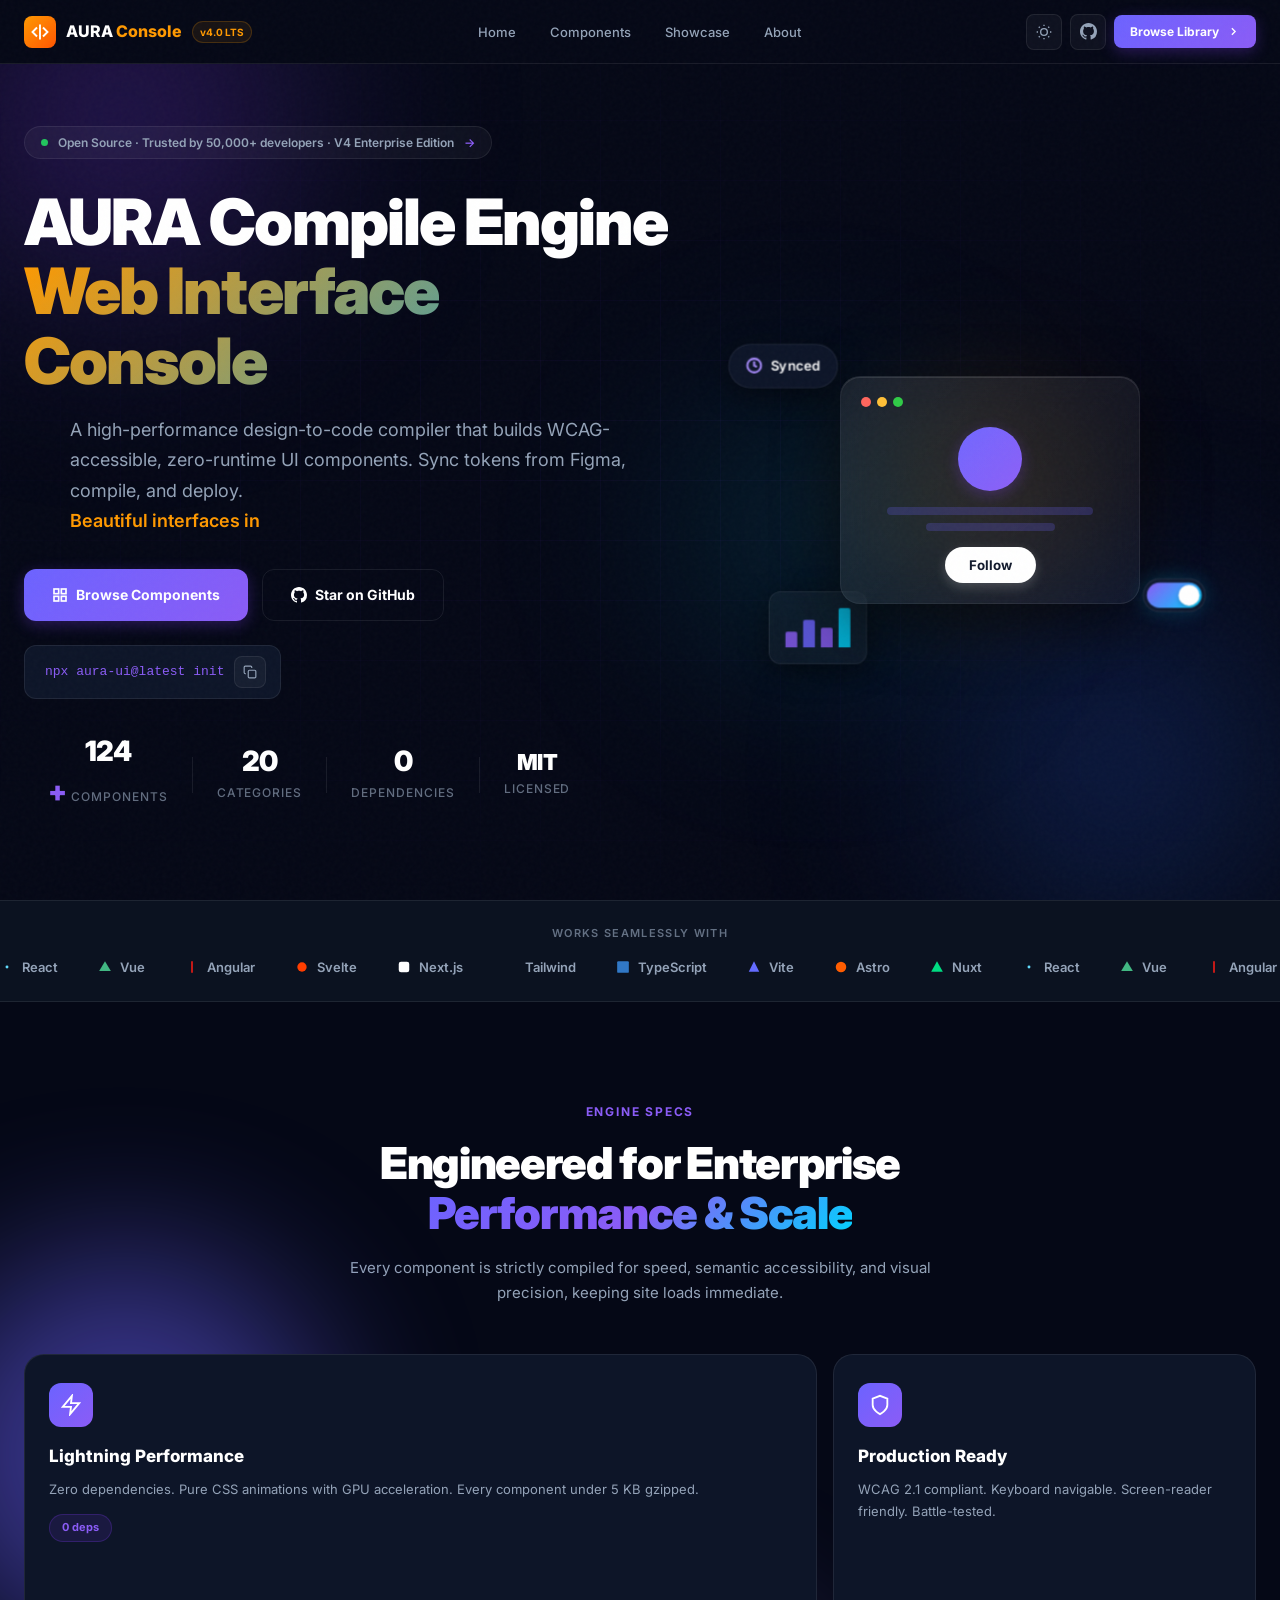
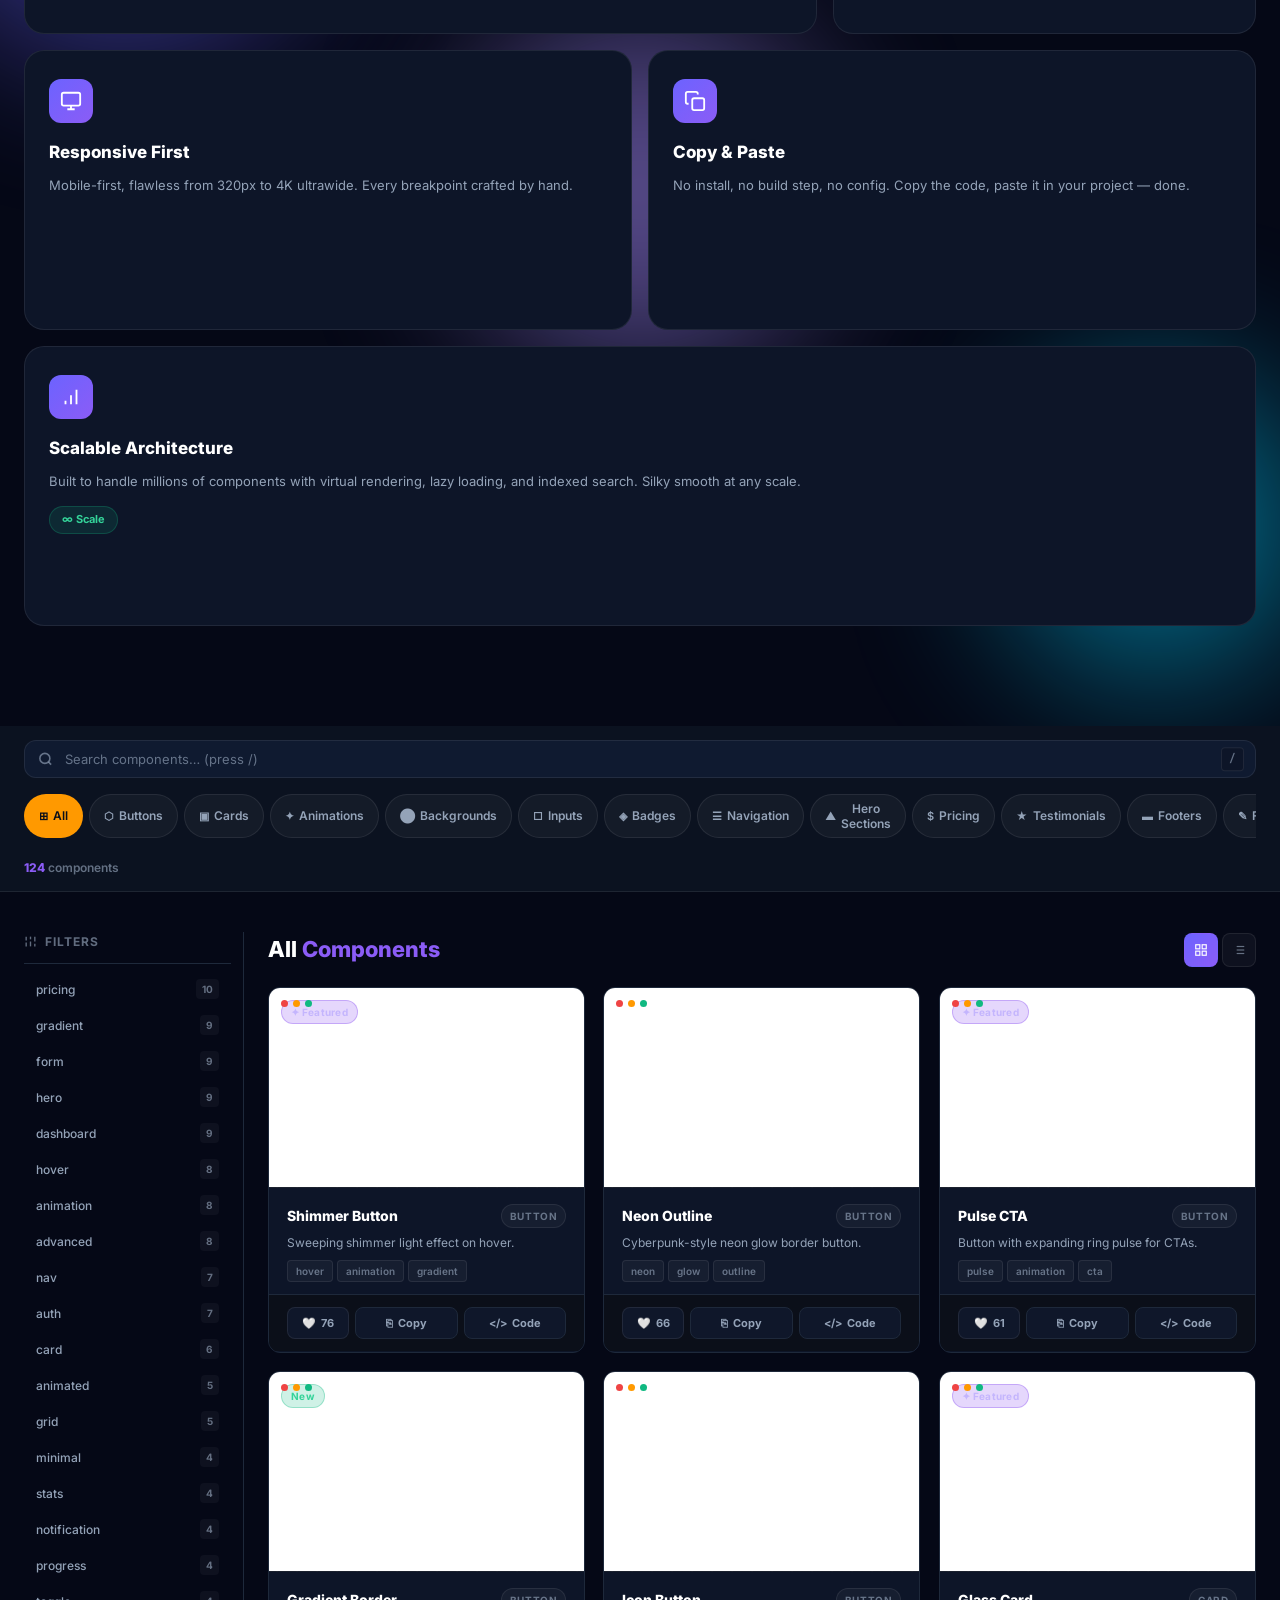
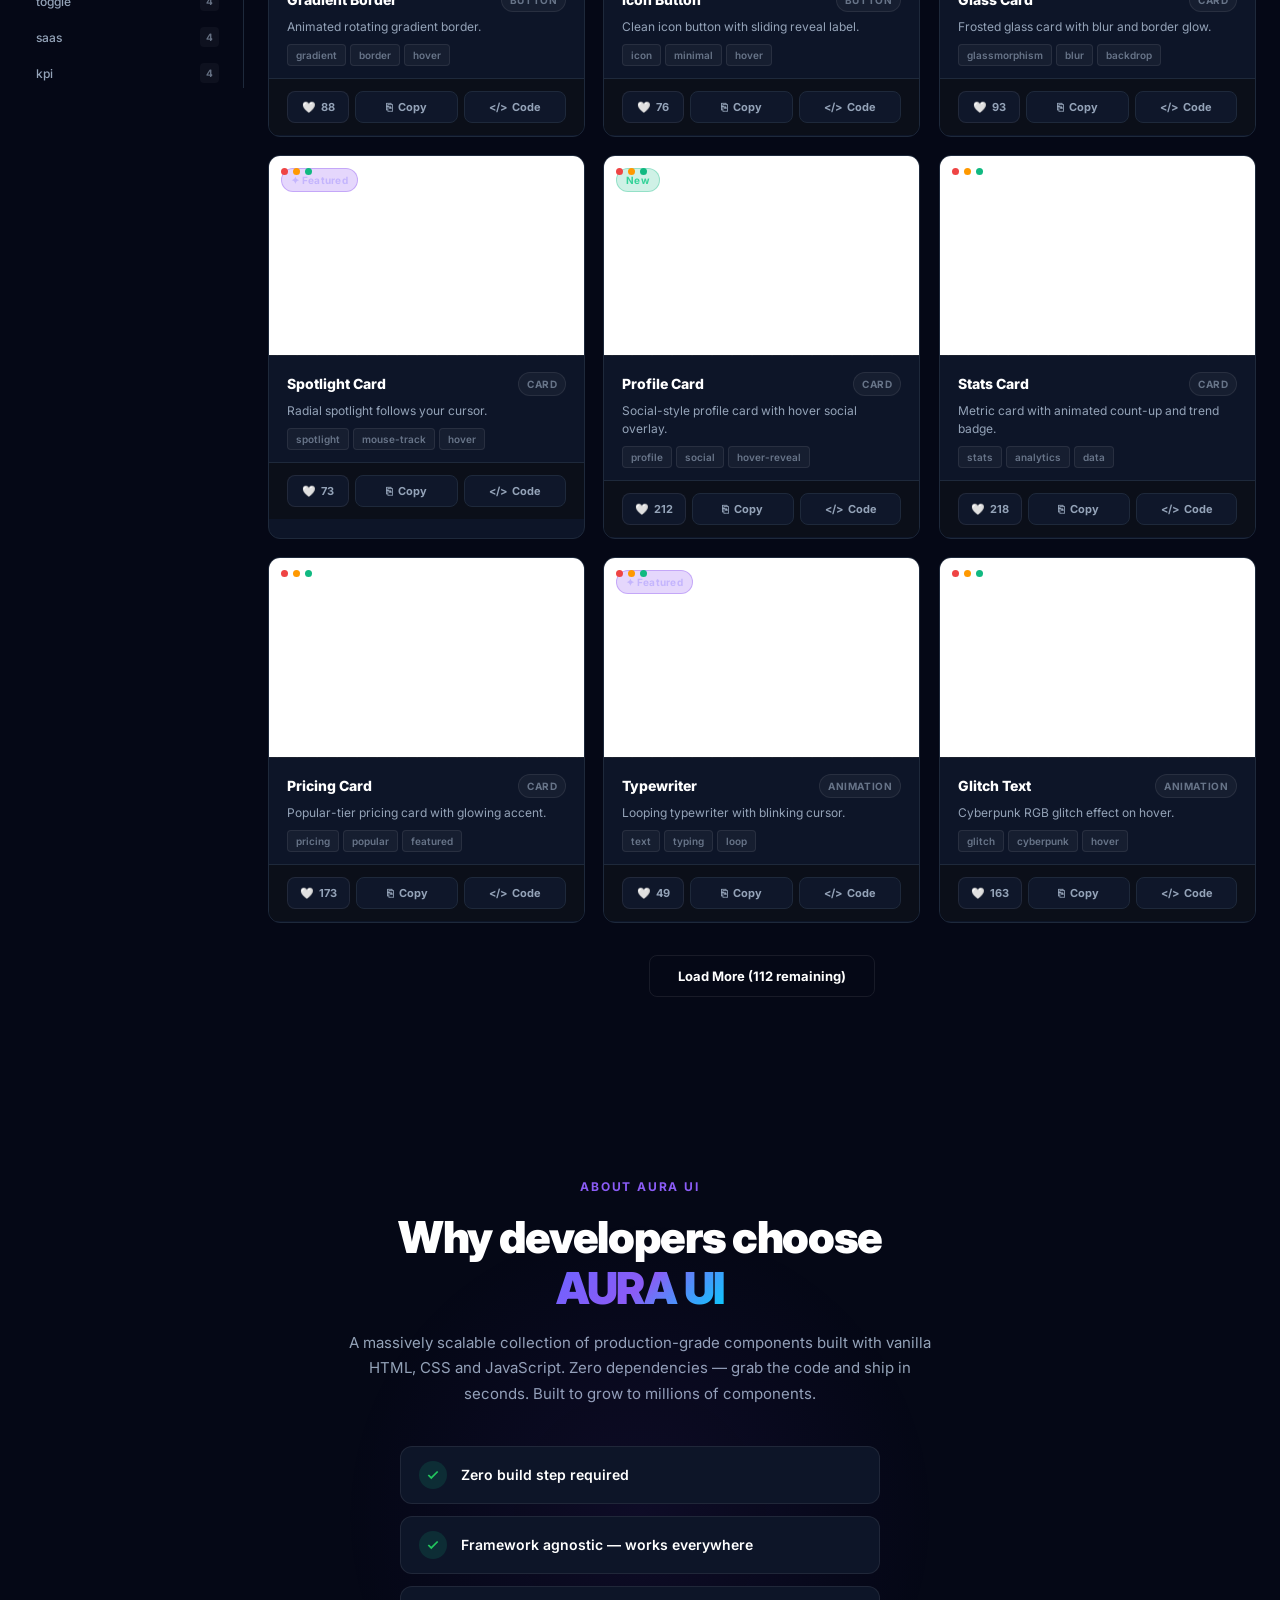
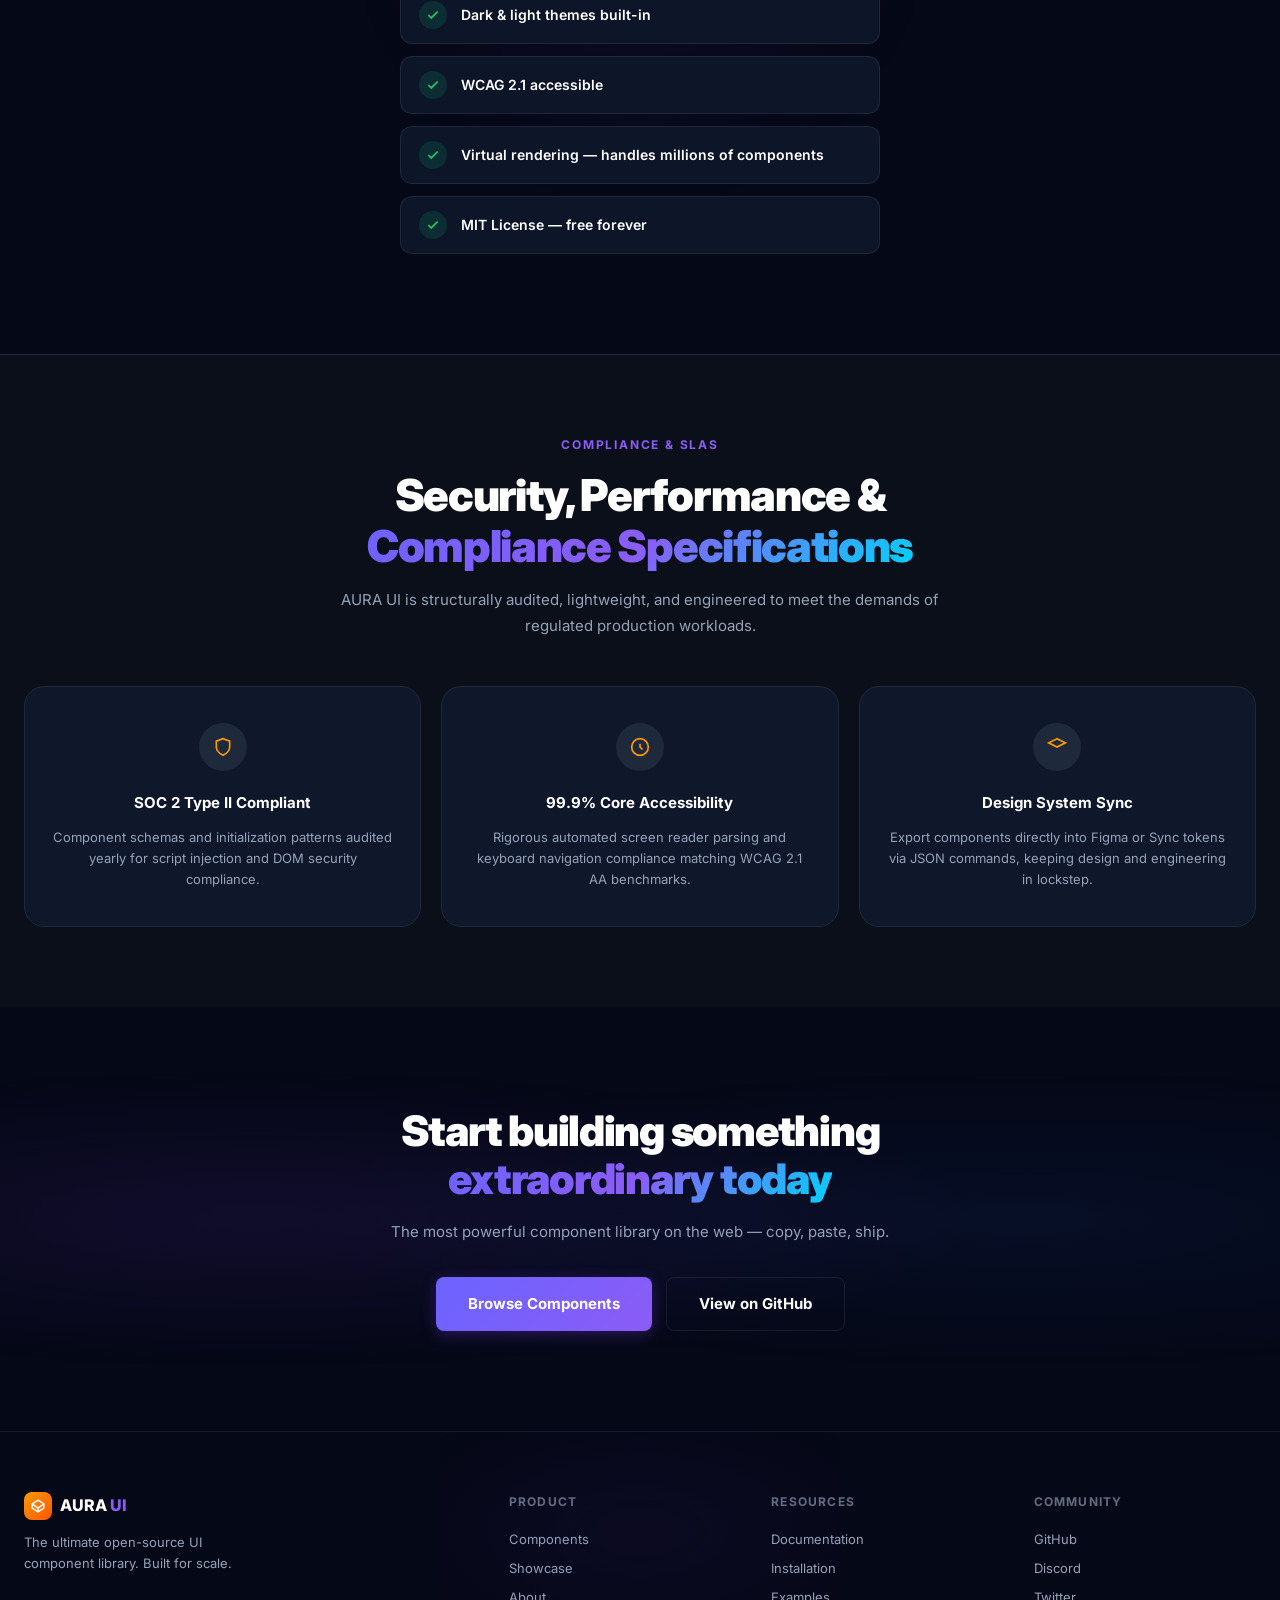
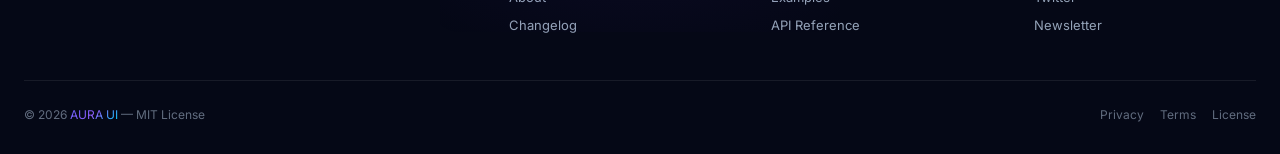
==== commit 4d288993: "updated design" ====
--- a/aura/aura2/index.html
+++ b/aura/aura2/index.html
@@ -245,48 +245,63 @@
       <h2 class="section-title-large" id="featTitle">Engineered for Enterprise<br><span class="grad-text">Performance &amp; Scale</span></h2>
       <p class="section-desc">Every component is strictly compiled for speed, semantic accessibility, and visual precision, keeping site loads immediate.</p>
 
-      <div class="bento-grid">
-        <div class="bento-card bento-wide will-animate">
-          <div class="bento-glow"></div>
-          <div class="bento-icon">
-            <svg width="22" height="22" viewBox="0 0 24 24" fill="none" stroke="currentColor" stroke-width="2"><polygon points="13 2 3 14 12 14 11 22 21 10 12 10 13 2"/></svg>
-          </div>
-          <h3>Lightning Performance</h3>
-          <p>Zero dependencies. Pure CSS animations with GPU acceleration. Every component under 5 KB gzipped.</p>
-          <div class="bento-badge">0 deps</div>
-        </div>
-        <div class="bento-card will-animate">
-          <div class="bento-glow"></div>
-          <div class="bento-icon">
-            <svg width="22" height="22" viewBox="0 0 24 24" fill="none" stroke="currentColor" stroke-width="2"><path d="M12 22s8-4 8-10V5l-8-3-8 3v7c0 6 8 10 8 10z"/></svg>
-          </div>
-          <h3>Production Ready</h3>
-          <p>WCAG 2.1 compliant. Keyboard navigable. Screen-reader friendly. Battle-tested.</p>
-        </div>
-        <div class="bento-card will-animate">
-          <div class="bento-glow"></div>
-          <div class="bento-icon">
-            <svg width="22" height="22" viewBox="0 0 24 24" fill="none" stroke="currentColor" stroke-width="2"><rect x="2" y="3" width="20" height="14" rx="2"/><line x1="8" y1="21" x2="16" y2="21"/><line x1="12" y1="17" x2="12" y2="21"/></svg>
-          </div>
-          <h3>Responsive First</h3>
-          <p>Mobile-first, flawless from 320px to 4K ultrawide. Every breakpoint crafted by hand.</p>
-        </div>
-        <div class="bento-card will-animate">
-          <div class="bento-glow"></div>
-          <div class="bento-icon">
-            <svg width="22" height="22" viewBox="0 0 24 24" fill="none" stroke="currentColor" stroke-width="2"><rect x="9" y="9" width="13" height="13" rx="2"/><path d="M5 15H4a2 2 0 01-2-2V4a2 2 0 012-2h9a2 2 0 012 2v1"/></svg>
-          </div>
-          <h3>Copy &amp; Paste</h3>
-          <p>No install, no build step, no config. Copy the code, paste it in your project — done.</p>
-        </div>
-        <div class="bento-card bento-wide will-animate">
-          <div class="bento-glow"></div>
-          <div class="bento-icon">
-            <svg width="22" height="22" viewBox="0 0 24 24" fill="none" stroke="currentColor" stroke-width="2"><path d="M12 20V10"/><path d="M18 20V4"/><path d="M6 20v-4"/></svg>
-          </div>
-          <h3>Scalable Architecture</h3>
-          <p>Built to handle millions of components with virtual rendering, lazy loading, and indexed search. Silky smooth at any scale.</p>
-          <div class="bento-badge bento-badge-green">∞ Scale</div>
+      <div class="bento-wrapper">
+        <div class="moving-blob blob-1"></div>
+        <div class="moving-blob blob-2"></div>
+        <div class="moving-blob blob-3"></div>
+        <div class="bento-grid-interactive">
+          <div class="bento-card bento-wide will-animate">
+            <div class="border-beam"></div>
+            <div class="card-glare"></div>
+            <div class="bento-glow"></div>
+            <div class="bento-icon">
+              <svg width="22" height="22" viewBox="0 0 24 24" fill="none" stroke="currentColor" stroke-width="2"><polygon points="13 2 3 14 12 14 11 22 21 10 12 10 13 2"/></svg>
+            </div>
+            <h3>Lightning Performance</h3>
+            <p>Zero dependencies. Pure CSS animations with GPU acceleration. Every component under 5 KB gzipped.</p>
+            <div class="bento-badge">0 deps</div>
+          </div>
+          <div class="bento-card will-animate">
+            <div class="border-beam"></div>
+            <div class="card-glare"></div>
+            <div class="bento-glow"></div>
+            <div class="bento-icon">
+              <svg width="22" height="22" viewBox="0 0 24 24" fill="none" stroke="currentColor" stroke-width="2"><path d="M12 22s8-4 8-10V5l-8-3-8 3v7c0 6 8 10 8 10z"/></svg>
+            </div>
+            <h3>Production Ready</h3>
+            <p>WCAG 2.1 compliant. Keyboard navigable. Screen-reader friendly. Battle-tested.</p>
+          </div>
+          <div class="bento-card will-animate">
+            <div class="border-beam"></div>
+            <div class="card-glare"></div>
+            <div class="bento-glow"></div>
+            <div class="bento-icon">
+              <svg width="22" height="22" viewBox="0 0 24 24" fill="none" stroke="currentColor" stroke-width="2"><rect x="2" y="3" width="20" height="14" rx="2"/><line x1="8" y1="21" x2="16" y2="21"/><line x1="12" y1="17" x2="12" y2="21"/></svg>
+            </div>
+            <h3>Responsive First</h3>
+            <p>Mobile-first, flawless from 320px to 4K ultrawide. Every breakpoint crafted by hand.</p>
+          </div>
+          <div class="bento-card will-animate">
+            <div class="border-beam"></div>
+            <div class="card-glare"></div>
+            <div class="bento-glow"></div>
+            <div class="bento-icon">
+              <svg width="22" height="22" viewBox="0 0 24 24" fill="none" stroke="currentColor" stroke-width="2"><rect x="9" y="9" width="13" height="13" rx="2"/><path d="M5 15H4a2 2 0 01-2-2V4a2 2 0 012-2h9a2 2 0 012 2v1"/></svg>
+            </div>
+            <h3>Copy &amp; Paste</h3>
+            <p>No install, no build step, no config. Copy the code, paste it in your project — done.</p>
+          </div>
+          <div class="bento-card bento-wide will-animate">
+            <div class="border-beam"></div>
+            <div class="card-glare"></div>
+            <div class="bento-glow"></div>
+            <div class="bento-icon">
+              <svg width="22" height="22" viewBox="0 0 24 24" fill="none" stroke="currentColor" stroke-width="2"><path d="M12 20V10"/><path d="M18 20V4"/><path d="M6 20v-4"/></svg>
+            </div>
+            <h3>Scalable Architecture</h3>
+            <p>Built to handle millions of components with virtual rendering, lazy loading, and indexed search. Silky smooth at any scale.</p>
+            <div class="bento-badge bento-badge-green">∞ Scale</div>
+          </div>
         </div>
       </div>
     </div>
--- a/aura/aura2/style.css
+++ b/aura/aura2/style.css
@@ -39,7 +39,7 @@
   --radius-lg: 20px;
   --radius-full: 50px;
   --transition: .3s cubic-bezier(.4,0,.2,1);
-  --transition-spring: .5s cubic-bezier(.34,1.56,.64,1);
+  --transition-spring: .6s cubic-bezier(0.175, 0.885, 0.32, 1.275);
   --z-nav: 1000;
   --z-modal: 2000;
   --z-toast: 3000;
@@ -479,19 +479,55 @@
   text-align: center; font-size: 15px; color: var(--text-secondary);
   max-width: 600px; margin: 0 auto 48px; line-height: 1.7;
 }
-.bento-grid {
-  display: grid;
-  grid-template-columns: repeat(3, 1fr);
+.bento-wrapper {
+  position: relative;
+  z-index: 1;
+}
+
+/* Moving Blobs Background */
+.moving-blob {
+  position: absolute;
+  border-radius: 50%;
+  filter: blur(80px);
+  z-index: -1;
+  opacity: 0.5;
+  animation: blob-float 15s infinite alternate cubic-bezier(0.4, 0, 0.2, 1);
+  pointer-events: none;
+}
+.blob-1 { width: 400px; height: 400px; background: var(--accent); top: -100px; left: -100px; }
+.blob-2 { width: 300px; height: 300px; background: var(--accent-2); bottom: -50px; right: -50px; animation-delay: -5s; }
+.blob-3 { width: 350px; height: 350px; background: var(--accent-3); top: 50%; left: 50%; transform: translate(-50%, -50%); animation-delay: -10s; }
+
+@keyframes blob-float {
+  0% { transform: translate(0, 0) scale(1); }
+  33% { transform: translate(30px, -50px) scale(1.1); }
+  66% { transform: translate(-20px, 20px) scale(0.9); }
+  100% { transform: translate(40px, 40px) scale(1.05); }
+}
+
+.bento-grid-interactive {
+  display: flex;
+  flex-wrap: wrap;
   gap: 16px;
-}
+  width: 100%;
+}
+
 .bento-card {
+  flex: 1 1 30%;
+  min-height: 280px;
   position: relative; padding: 28px 24px;
   background: var(--bg-card); border: 1px solid var(--border);
   border-radius: var(--radius-lg); overflow: hidden;
-  transition: all var(--transition);
-}
-.bento-card:hover { border-color: var(--border-hover); transform: translateY(-3px); }
-.bento-wide { grid-column: span 2; }
+  transition: flex 0.6s cubic-bezier(0.175, 0.885, 0.32, 1.275), transform var(--transition-spring), box-shadow var(--transition-spring), border-color var(--transition);
+  will-change: flex, transform, box-shadow;
+}
+
+.bento-grid-interactive:hover .bento-card { flex: 1 1 25%; }
+.bento-grid-interactive .bento-card:hover { flex: 1 1 45%; border-color: var(--border-hover); transform: scale(1.02) translateY(-4px); box-shadow: var(--shadow-lg); z-index: 10; }
+
+.bento-wide { flex: 1 1 60%; }
+.bento-grid-interactive:hover .bento-wide { flex: 1 1 50%; }
+.bento-grid-interactive .bento-wide:hover { flex: 1 1 70%; z-index: 10; border-color: var(--border-hover); transform: scale(1.02) translateY(-4px); box-shadow: var(--shadow-lg); }
 .bento-glow {
   position: absolute; inset: 0;
   background: radial-gradient(600px circle at var(--mx,50%) var(--my,50%), rgba(124,58,237,.08), transparent 50%);
@@ -515,8 +551,8 @@
 .bento-badge-green { background: rgba(16,185,129,.12); color: #34d399; border-color: rgba(16,185,129,.25); }
 
 /* will-animate (scroll reveal) */
-.will-animate { opacity: 0; transform: translateY(30px); transition: opacity .6s ease, transform .6s ease; }
-.will-animate.visible { opacity: 1; transform: translateY(0); }
+.will-animate { opacity: 0; transform: translateY(40px) scale(0.96); filter: blur(4px); transition: opacity 0.8s cubic-bezier(0.16, 1, 0.3, 1), transform 0.8s cubic-bezier(0.16, 1, 0.3, 1), filter 0.8s cubic-bezier(0.16, 1, 0.3, 1); }
+.will-animate.visible { opacity: 1; transform: translateY(0) scale(1); filter: blur(0); }
 
 /* ═══════════════════════════════════════════════════
    SEARCH + FILTER BAR
@@ -653,19 +689,41 @@
 .comp-card {
   position: relative; background: var(--bg-card);
   border: 1px solid var(--border); border-radius: var(--radius);
-  overflow: hidden; transition: all var(--transition);
-  opacity: 0; transform: translateY(20px);
+  overflow: hidden; opacity: 0; transform: translateY(20px);
+  transition: transform var(--transition-spring), box-shadow var(--transition-spring), border-color var(--transition), opacity 0.6s ease;
+  will-change: transform, box-shadow;
 }
 .comp-card.visible { opacity: 1; transform: translateY(0); }
-.comp-card:hover { border-color: var(--border-hover); box-shadow: var(--shadow-glow); }
+.comp-card:hover { border-color: var(--border-hover); transform: scale(1.02) translateY(-4px); box-shadow: var(--shadow-lg); z-index: 10; }
 
 /* Beam effect on hover */
 .card-beam {
   position: absolute; top: 0; left: 0; right: 0; height: 2px;
   background: var(--grad-3); opacity: 0;
-  transition: opacity var(--transition);
+  transition: opacity var(--transition); z-index: 2;
 }
 .comp-card:hover .card-beam { opacity: 1; }
+
+/* Card Glare & Border Beam */
+.card-glare {
+  position: absolute; top: 0; left: 0; width: 100%; height: 100%;
+  background: radial-gradient(circle at var(--mx, 50%) var(--my, 50%), rgba(255, 255, 255, 0.08) 0%, transparent 60%);
+  opacity: 0; pointer-events: none; z-index: 5;
+  transition: opacity 0.3s ease; mix-blend-mode: overlay;
+}
+.comp-card:hover .card-glare, .bento-card:hover .card-glare { opacity: 1; }
+
+.border-beam {
+  position: absolute; inset: 0; pointer-events: none; z-index: 1;
+  border-radius: inherit; padding: 1px;
+  background: conic-gradient(from var(--beam-angle, 0deg) at 50% 50%, transparent 80%, var(--accent-light) 95%, transparent 100%);
+  -webkit-mask: linear-gradient(#fff 0 0) content-box, linear-gradient(#fff 0 0);
+  -webkit-mask-composite: xor; mask-composite: exclude;
+  opacity: 0; transition: opacity 0.5s ease;
+}
+.bento-card:hover .border-beam { opacity: 1; animation: beamSpin 3s linear infinite; }
+@keyframes beamSpin { 0% { --beam-angle: 0deg; } 100% { --beam-angle: 360deg; } }
+@property --beam-angle { syntax: '<angle>'; initial-value: 0deg; inherits: false; }
 
 /* Badges */
 .comp-card-badges {
@@ -1266,27 +1324,7 @@
   width: 100%;
 }
 
-/* AWS Bento features folders styling */
-.bento-card {
-  border-color: var(--color-border);
-  box-shadow: var(--shadow-sm);
-  background: var(--color-bg-surface);
-}
-.bento-card:hover {
-  border-color: #ff9900;
-  transform: translateY(-2px);
-  box-shadow: 0 4px 12px rgba(255, 153, 0, 0.06);
-}
-.bento-icon {
-  background: #1e293b;
-  color: #ff9900;
-  border: 1px solid var(--color-border);
-}
-.bento-badge {
-  background: rgba(255, 153, 0, 0.08);
-  color: #ff9900;
-  border-color: rgba(255, 153, 0, 0.20);
-}
+
 
 /* Clean category search pill active states */
 .filter-pill.active {
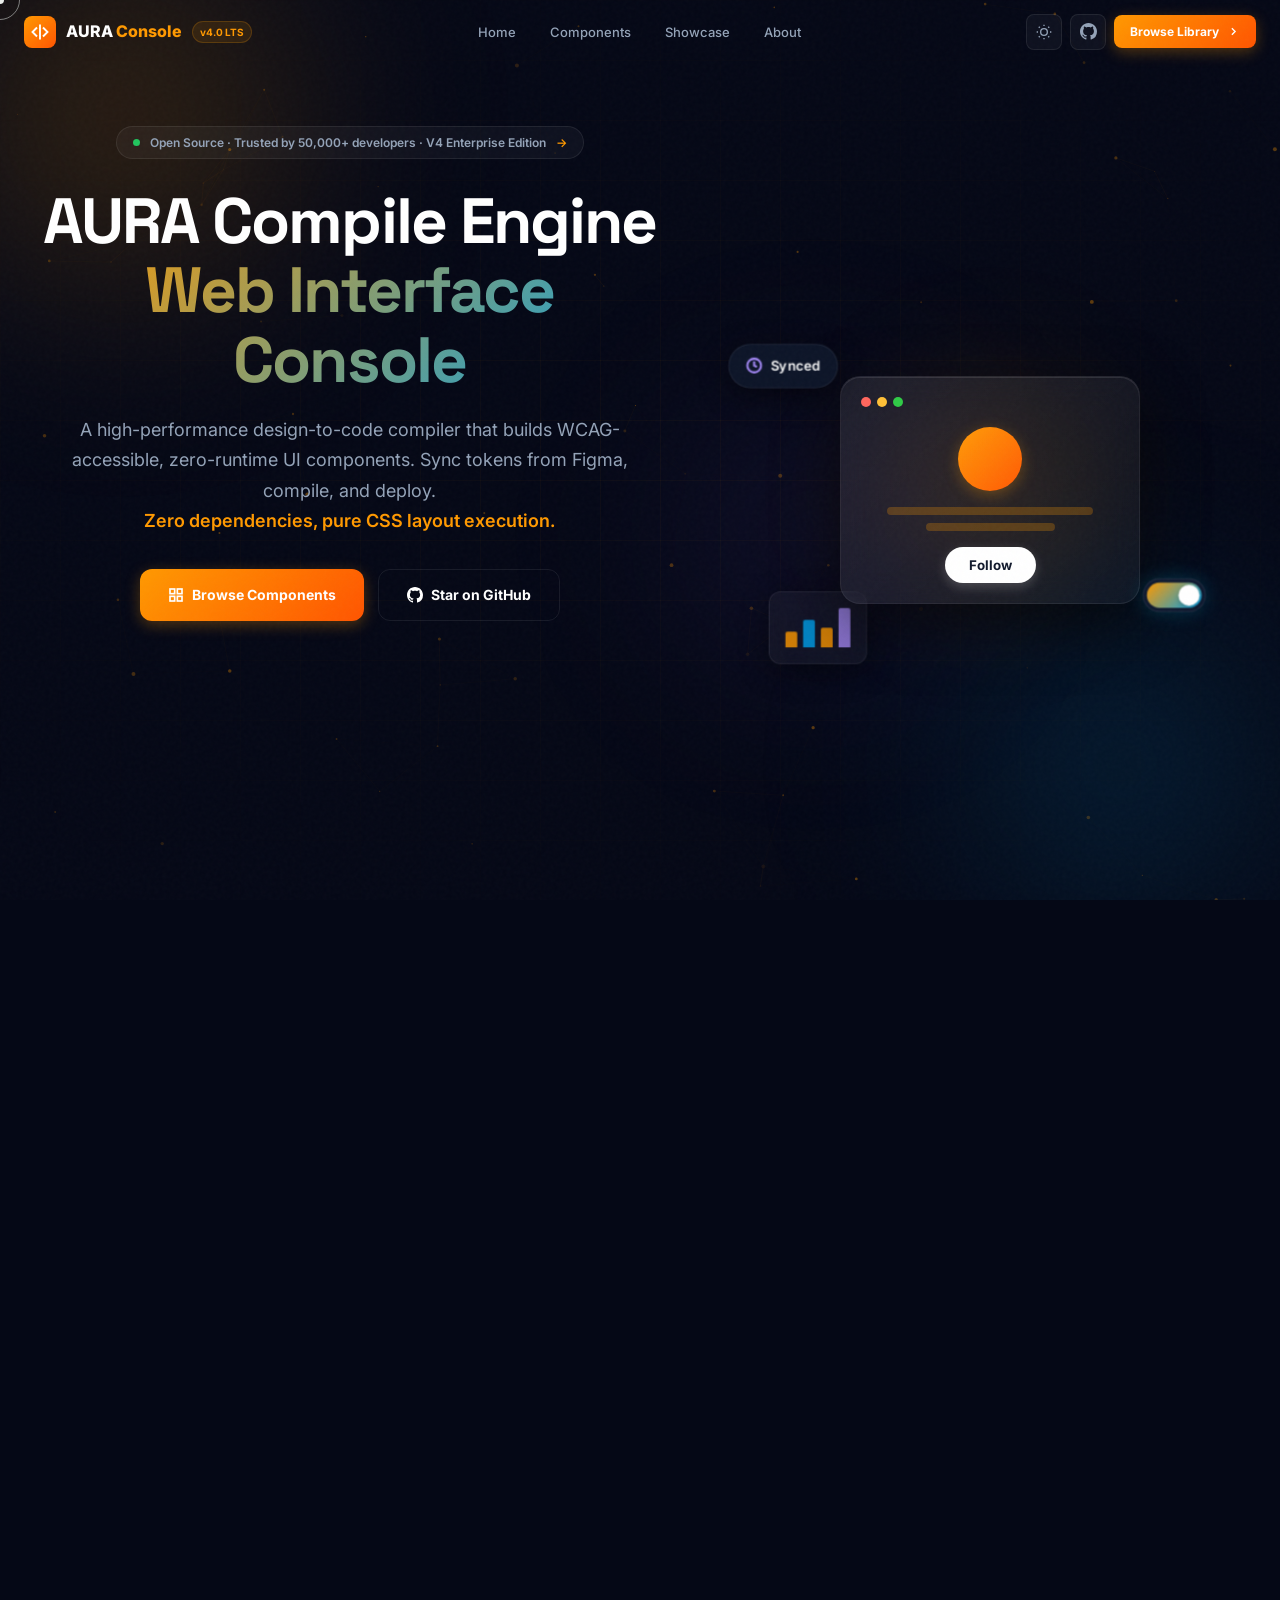
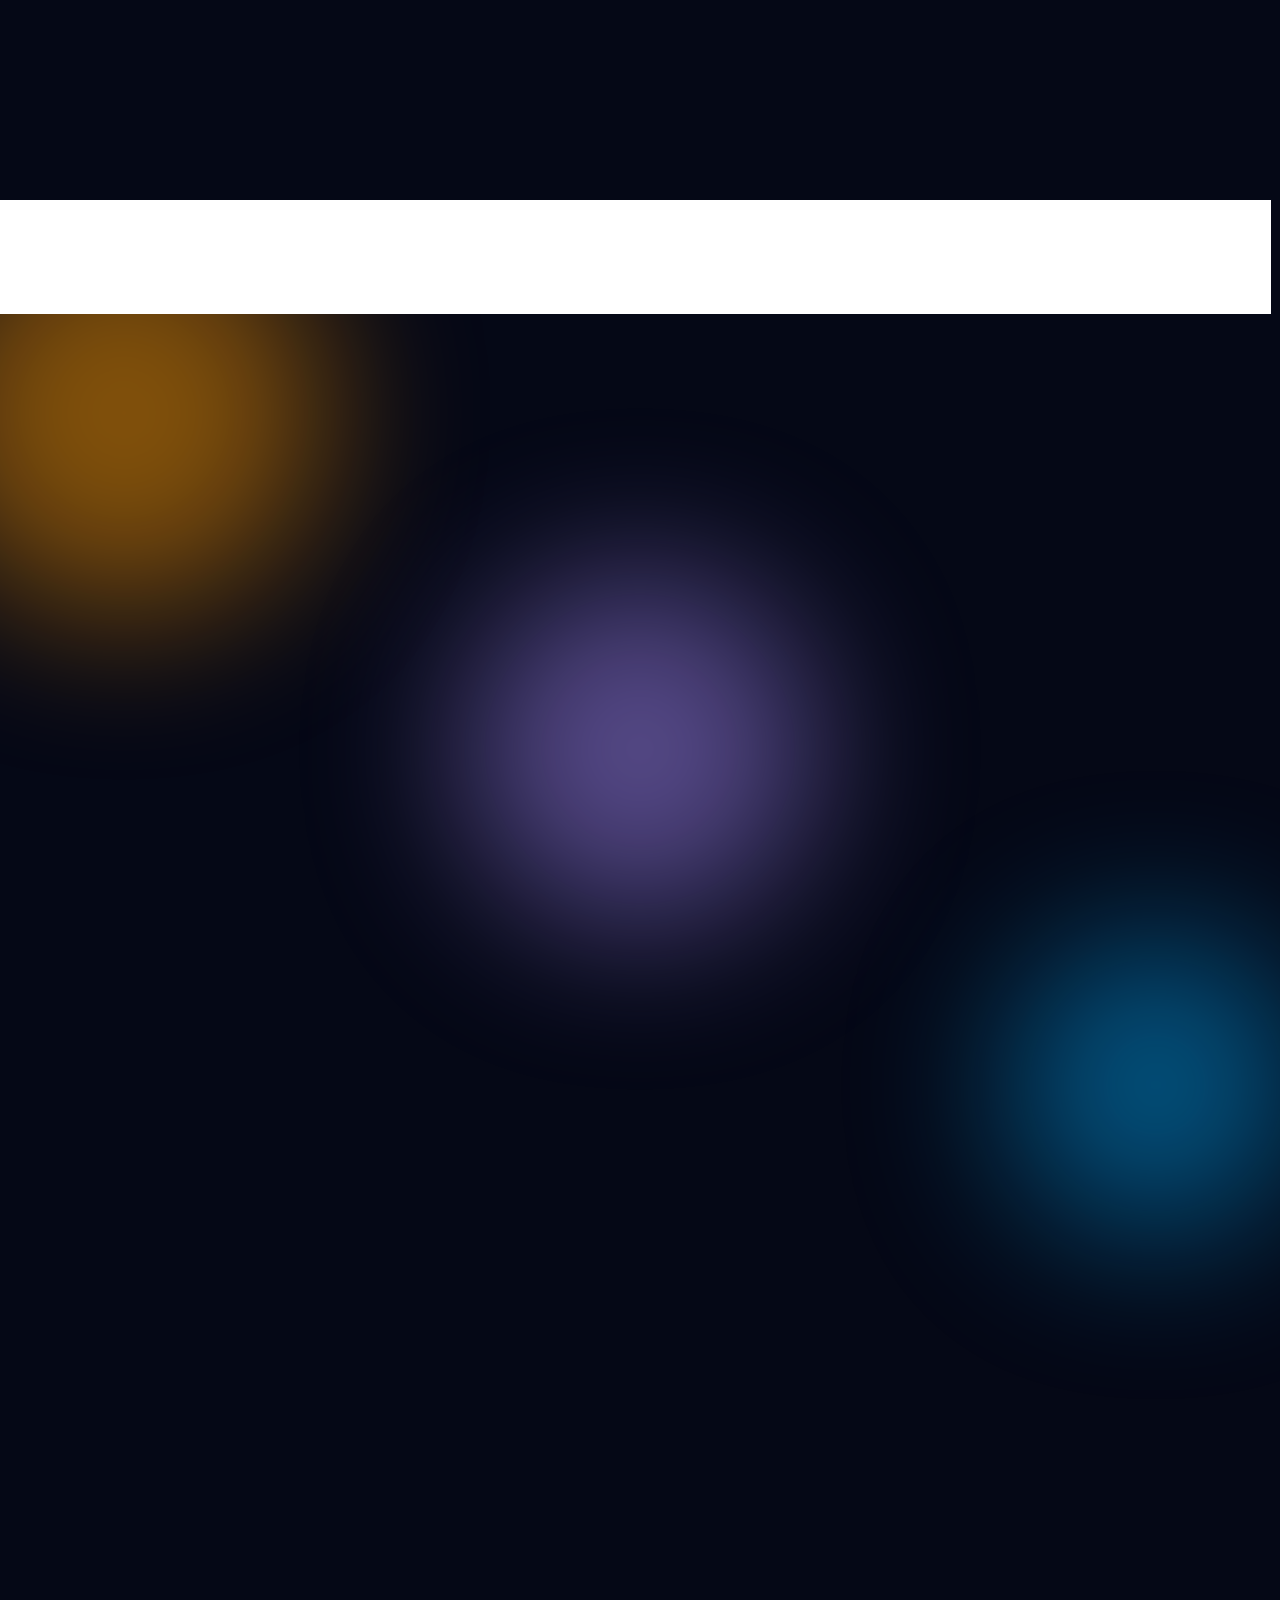
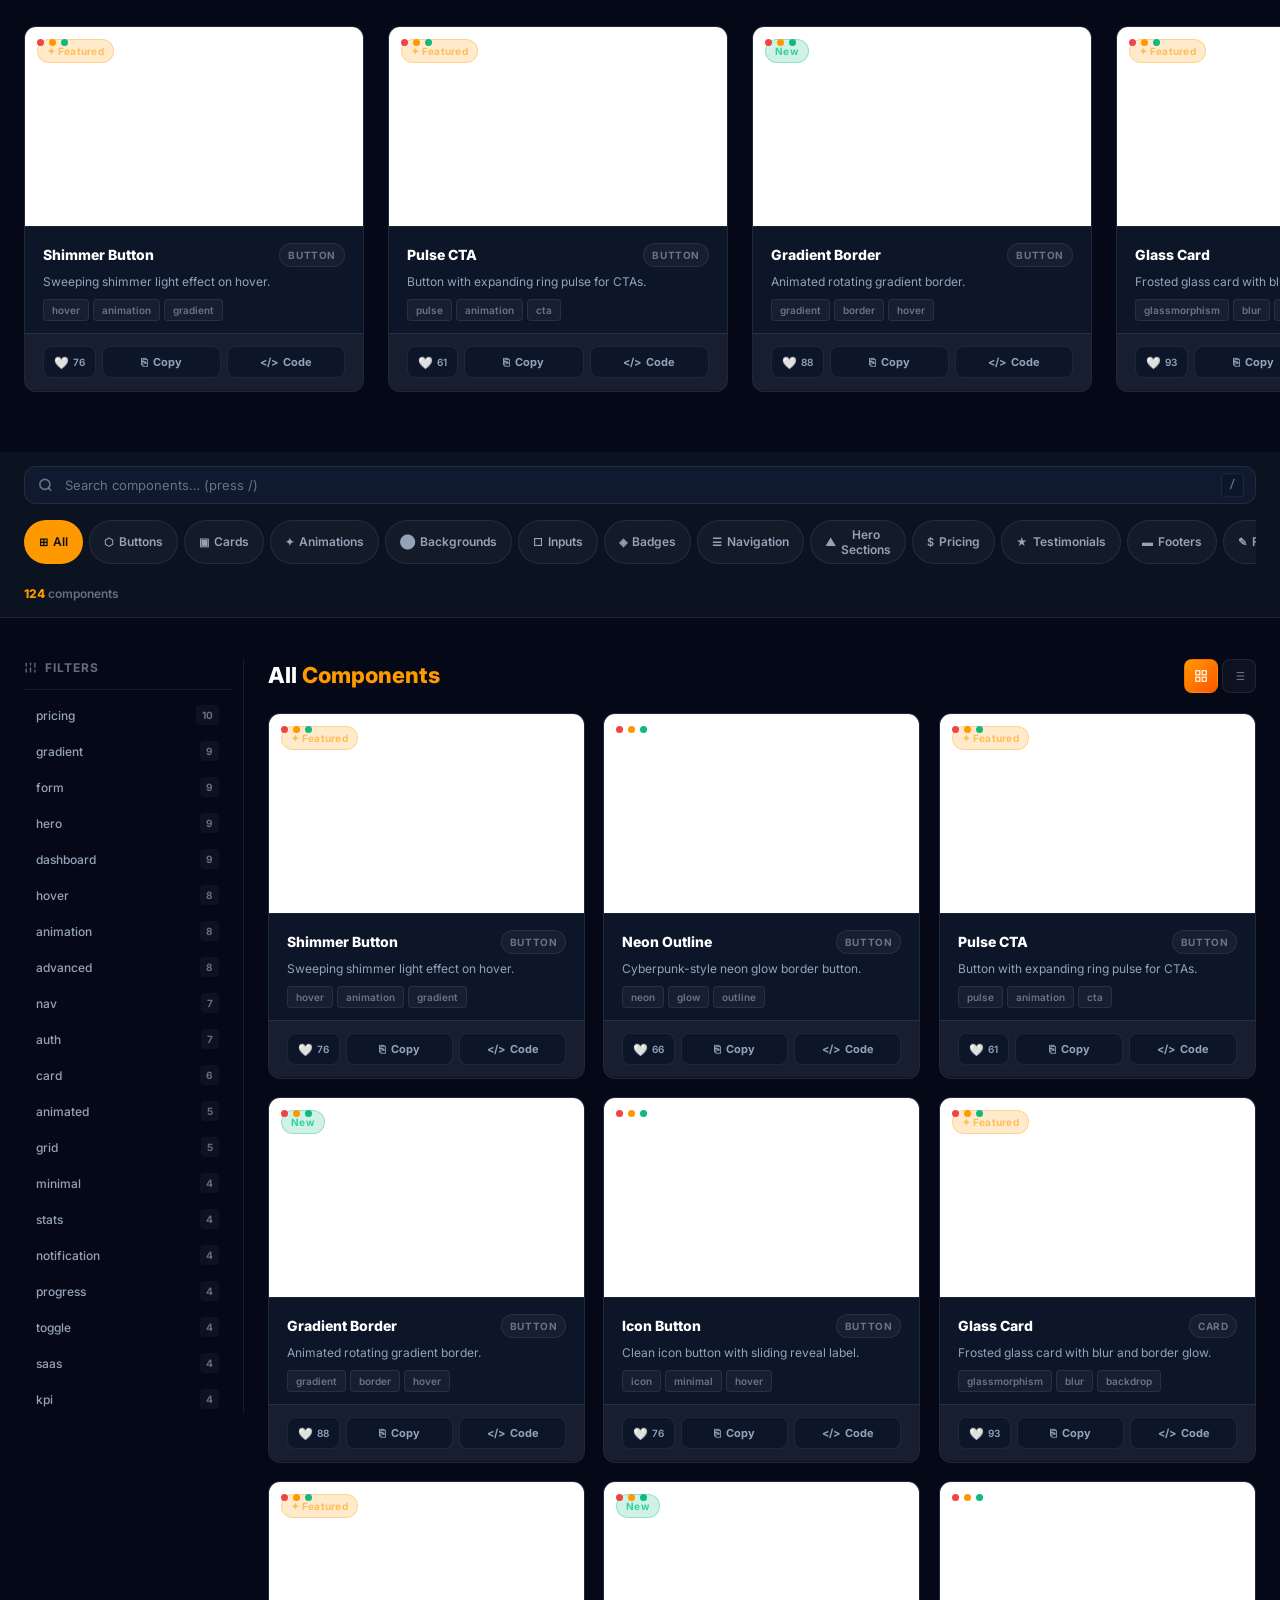
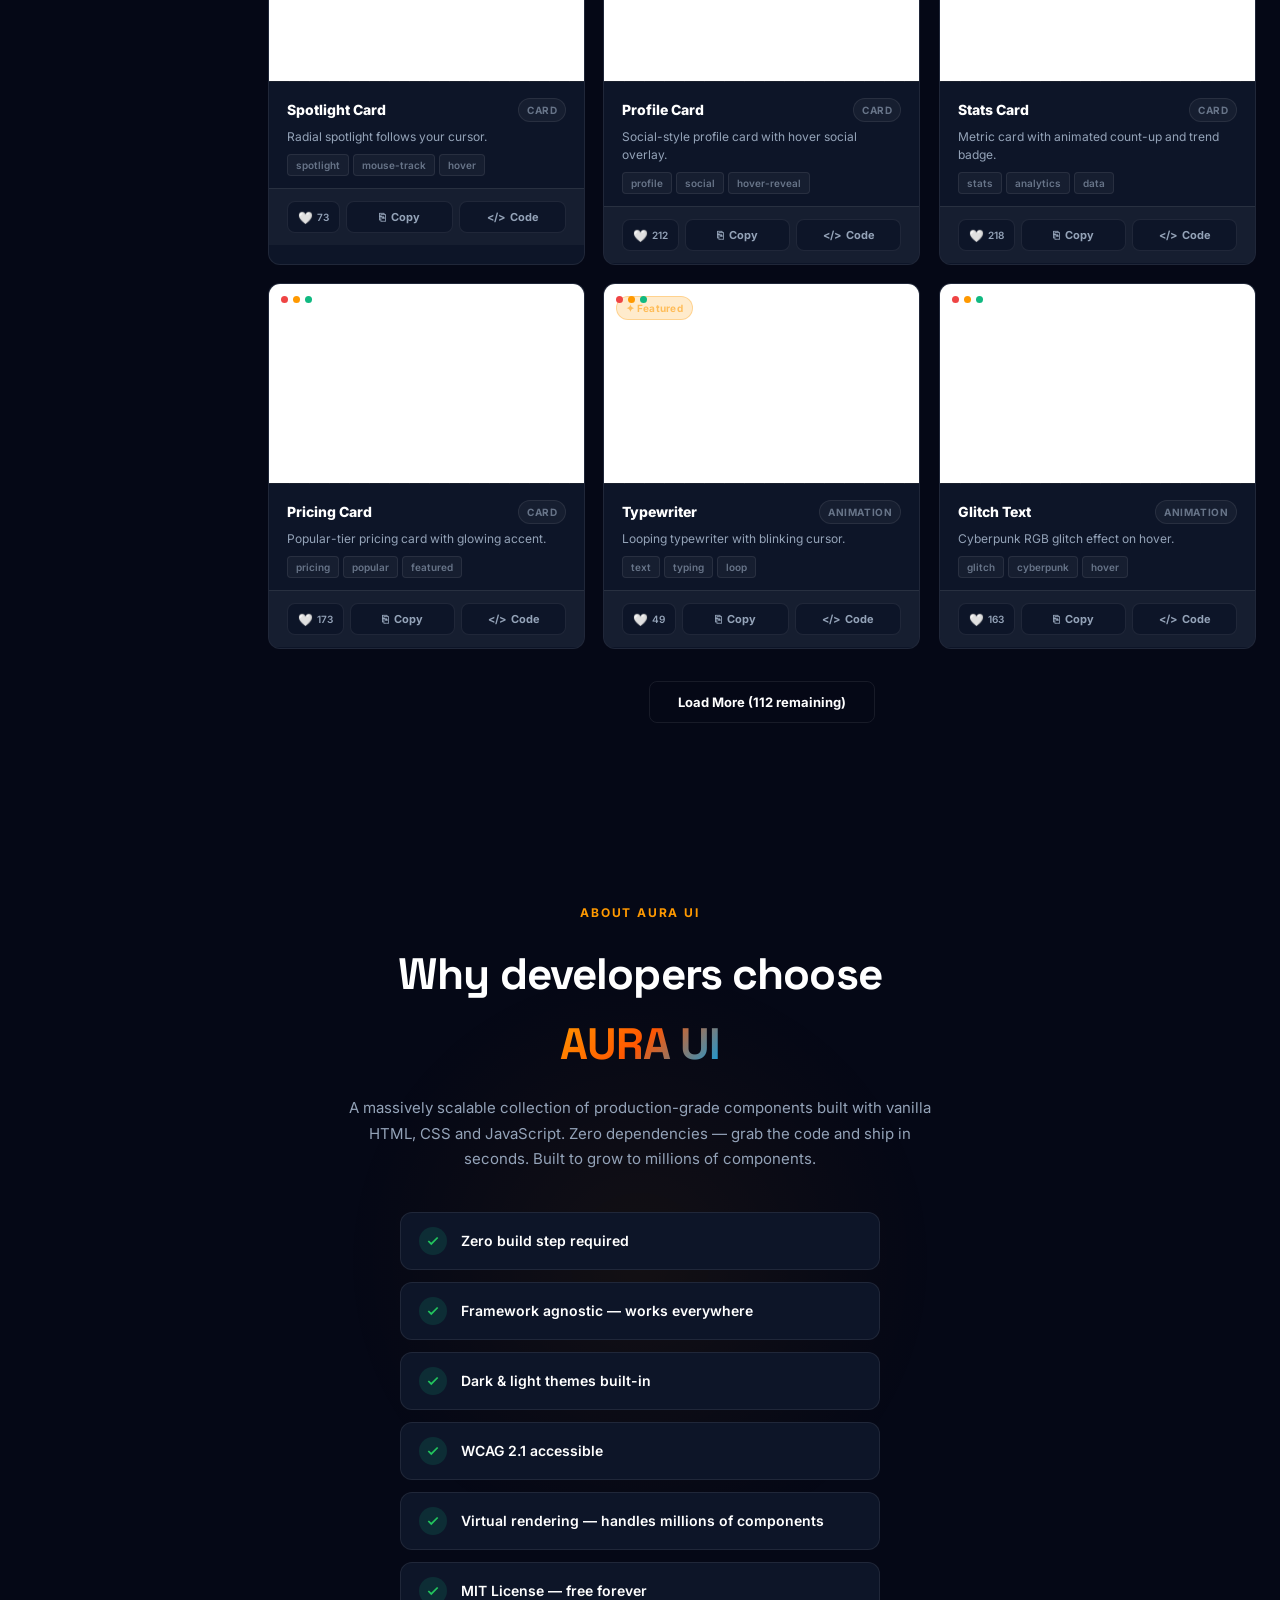
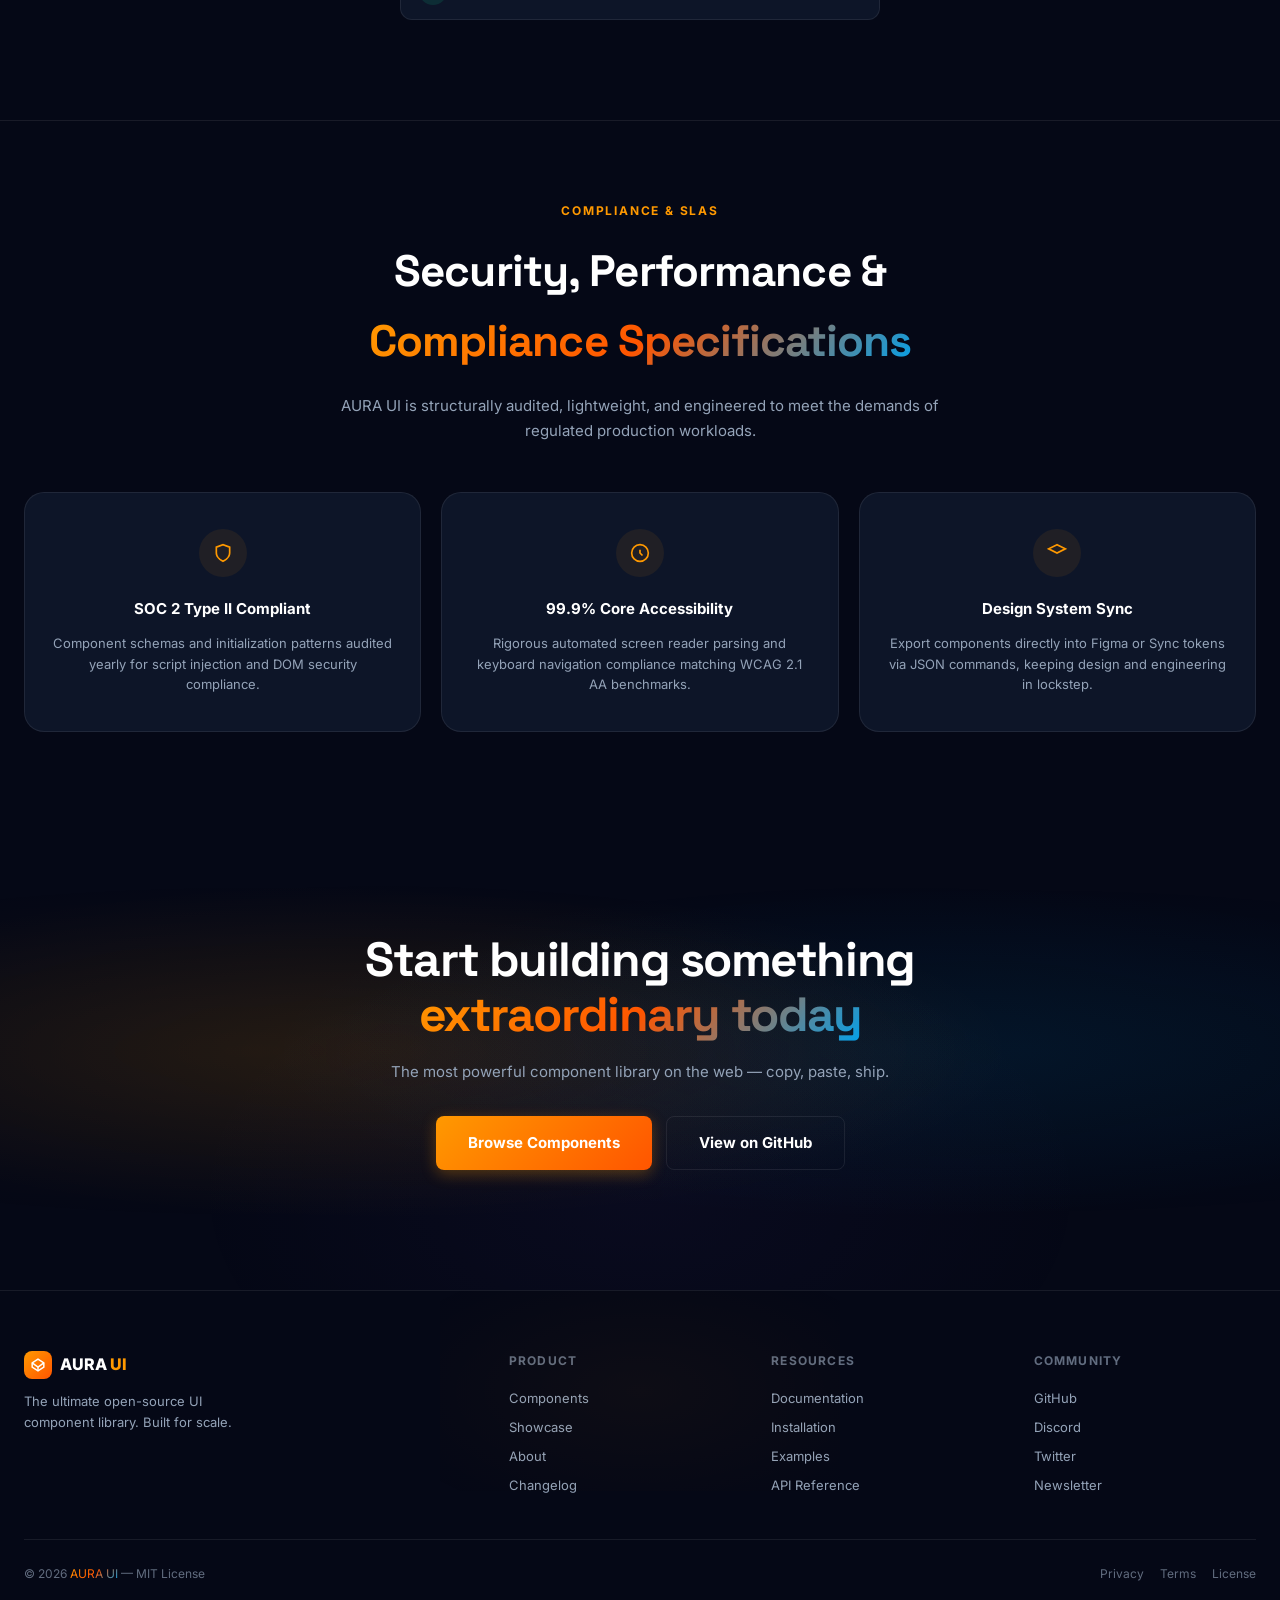
==== commit 040d8b21: "updated design" ====
--- a/aura/aura2/index.html
+++ b/aura/aura2/index.html
@@ -7,7 +7,7 @@
   <title>AURA UI — Premium Component Library | Copy & Paste UI</title>
   <link rel="preconnect" href="https://fonts.googleapis.com">
   <link rel="preconnect" href="https://fonts.gstatic.com" crossorigin>
-  <link href="https://fonts.googleapis.com/css2?family=Inter:wght@300;400;500;600;700;800;900&family=JetBrains+Mono:wght@400;500;600&display=swap" rel="stylesheet">
+  <link href="https://fonts.googleapis.com/css2?family=Inter:wght@300;400;500;600;700;800;900&family=JetBrains+Mono:wght@400;500;600&family=Space+Grotesk:wght@400;500;600;700&display=swap" rel="stylesheet">
   <link rel="stylesheet" href="tokens.css">
   <link rel="stylesheet" href="style.css">
 </head>
@@ -16,26 +16,37 @@
   <!-- Skip Navigation (Accessibility) -->
   <a class="skip-link" href="#components">Skip to content</a>
 
-  <!-- ═══ PAGE LOADER ═══ -->
-  <div id="pageLoader" role="status" aria-label="Loading">
-    <div class="loader-inner">
-      <div class="loader-hex">
-        <svg width="40" height="40" viewBox="0 0 24 24" fill="none" stroke="url(#lg)" stroke-width="2">
-          <defs><linearGradient id="lg" x1="0%" y1="0%" x2="100%" y2="100%"><stop offset="0%" stop-color="#a78bfa"/><stop offset="100%" stop-color="#60a5fa"/></linearGradient></defs>
-          <polygon points="12 2 22 8.5 22 15.5 12 22 2 15.5 2 8.5 12 2"/>
-          <line x1="12" y1="22" x2="12" y2="15.5"/><line x1="22" y1="8.5" x2="12" y2="15.5"/><line x1="2" y1="8.5" x2="12" y2="15.5"/>
-        </svg>
-      </div>
-      <span class="loader-name">AURA UI</span>
-      <div class="loader-bar-wrap"><div class="loader-bar-fill"></div></div>
-    </div>
+  <!-- ═══ PAGE LOADER (Docky-style percentage counter) ═══ -->
+  <div id="pageLoader" class="page-loader" role="status" aria-label="Loading">
+    <div class="loader-content">
+      <div class="loader-counter">
+        <span id="loaderPercent" class="loader-percent">0</span>
+        <span class="loader-percent-sign">%</span>
+      </div>
+      <div class="loader-track">
+        <div class="loader-bar" id="loaderBar"></div>
+      </div>
+      <span class="loader-brand">AURA UI</span>
+    </div>
+  </div>
+
+  <!-- ═══ PAGE WIPE TRANSITION ═══ -->
+  <div id="pageWipe" class="page-wipe" aria-hidden="true">
+    <div class="wipe-layer wipe-layer-1"></div>
+    <div class="wipe-layer wipe-layer-2"></div>
   </div>
 
   <!-- NOISE OVERLAY -->
   <div class="noise-overlay" aria-hidden="true"></div>
 
-  <!-- CURSOR -->
-
+  <!-- ═══ CUSTOM CURSOR (Noomo/Bruut style) ═══ -->
+  <div id="customCursor" class="custom-cursor" aria-hidden="true">
+    <div class="cursor-dot"></div>
+    <div class="cursor-ring"></div>
+  </div>
+
+  <!-- ═══ SCROLL PROGRESS BAR ═══ -->
+  <div id="scrollProgress" class="scroll-progress" aria-hidden="true"></div>
 
   <!-- ═══ NAVBAR ═══ -->
   <nav class="navbar" id="navbar" role="navigation" aria-label="Main navigation">
@@ -53,21 +64,21 @@
       </a>
 
       <ul class="nav-links" role="list">
-        <li><a href="#hero">Home</a></li>
-        <li><a href="#components">Components</a></li>
-        <li><a href="#showcase">Showcase</a></li>
-        <li><a href="#about">About</a></li>
+        <li><a href="#hero" data-magnetic>Home</a></li>
+        <li><a href="#components" data-magnetic>Components</a></li>
+        <li><a href="#showcase" data-magnetic>Showcase</a></li>
+        <li><a href="#about" data-magnetic>About</a></li>
       </ul>
 
       <div class="nav-actions">
-        <button id="themeToggle" class="nav-icon-btn" aria-label="Toggle theme">
+        <button id="themeToggle" class="nav-icon-btn" aria-label="Toggle theme" data-magnetic>
           <svg class="theme-icon-sun" width="16" height="16" viewBox="0 0 24 24" fill="none" stroke="currentColor" stroke-width="2"><circle cx="12" cy="12" r="5"/><line x1="12" y1="1" x2="12" y2="3"/><line x1="12" y1="21" x2="12" y2="23"/><line x1="4.22" y1="4.22" x2="5.64" y2="5.64"/><line x1="18.36" y1="18.36" x2="19.78" y2="19.78"/><line x1="1" y1="12" x2="3" y2="12"/><line x1="21" y1="12" x2="23" y2="12"/><line x1="4.22" y1="19.78" x2="5.64" y2="18.36"/><line x1="18.36" y1="5.64" x2="19.78" y2="4.22"/></svg>
           <svg class="theme-icon-moon" width="16" height="16" viewBox="0 0 24 24" fill="none" stroke="currentColor" stroke-width="2"><path d="M21 12.79A9 9 0 1111.21 3 7 7 0 0021 12.79z"/></svg>
         </button>
-        <a href="https://github.com/Jayaprakash367/-UI-Library" class="nav-icon-btn" target="_blank" rel="noopener" aria-label="GitHub">
+        <a href="https://github.com/Jayaprakash367/-UI-Library" class="nav-icon-btn" target="_blank" rel="noopener" aria-label="GitHub" data-magnetic>
           <svg width="17" height="17" viewBox="0 0 24 24" fill="currentColor"><path d="M12 0C5.37 0 0 5.37 0 12c0 5.31 3.435 9.795 8.205 11.385.6.105.825-.255.825-.57 0-.285-.015-1.23-.015-2.235-3.015.555-3.795-.735-4.035-1.41-.135-.345-.72-1.41-1.23-1.695-.42-.225-1.02-.78-.015-.795.945-.015 1.62.87 1.845 1.23 1.08 1.815 2.805 1.305 3.495.99.105-.78.42-1.305.765-1.605-2.67-.3-5.46-1.335-5.46-5.925 0-1.305.465-2.385 1.23-3.225-.12-.3-.54-1.53.12-3.18 0 0 1.005-.315 3.3 1.23.96-.27 1.98-.405 3-.405s2.04.135 3 .405c2.295-1.56 3.3-1.23 3.3-1.23.66 1.65.24 2.88.12 3.18.765.84 1.23 1.905 1.23 3.225 0 4.605-2.805 5.625-5.475 5.925.435.375.81 1.095.81 2.22 0 1.605-.015 2.895-.015 3.3 0 .315.225.69.825.57A12.02 12.02 0 0024 12c0-6.63-5.37-12-12-12z"/></svg>
         </a>
-        <a href="#components" class="btn btn-primary btn-sm">
+        <a href="#components" class="btn btn-primary btn-sm" data-magnetic>
           Browse Library
           <svg width="13" height="13" viewBox="0 0 24 24" fill="none" stroke="currentColor" stroke-width="2.5"><polyline points="9 18 15 12 9 6"/></svg>
         </a>
@@ -87,8 +98,9 @@
     <a href="#components" class="btn btn-primary btn-sm" style="width:100%;justify-content:center;margin-top:.5rem;">Browse Library</a>
   </nav>
 
-  <!-- ═══ HERO ═══ -->
+  <!-- ═══ HERO (Cinematic split-text reveal + particle canvas) ═══ -->
   <section class="hero" id="hero" aria-labelledby="heroTitle" data-magic-section="true">
+    <canvas id="particleCanvas" class="hero-particles" aria-hidden="true"></canvas>
 
     <div class="hero-aurora" aria-hidden="true">
       <div class="aurora-orb aurora-orb-1"></div>
@@ -100,43 +112,47 @@
 
     <div class="hero-container">
       <div class="hero-content">
-        <div class="hero-eyebrow">
+        <div class="hero-eyebrow reveal-up" data-reveal>
           <span class="eyebrow-pulse" aria-hidden="true"></span>
           <span>Open Source · Trusted by 50,000+ developers · V4 Enterprise Edition</span>
           <span class="eyebrow-arrow" aria-hidden="true">→</span>
         </div>
 
         <h1 class="hero-title" id="heroTitle">
-          <span class="hero-line">AURA Compile Engine</span>
-          <span class="hero-line hero-line-grad" style="background: linear-gradient(135deg, #ff9900, #00a1ec); -webkit-background-clip: text; -webkit-text-fill-color: transparent;">Web Interface Console</span>
+          <span class="hero-line text-reveal" data-reveal data-delay="100">
+            <span class="text-reveal-inner">AURA Compile Engine</span>
+          </span>
+          <span class="hero-line hero-line-grad text-reveal" data-reveal data-delay="200">
+            <span class="text-reveal-inner" style="background: linear-gradient(135deg, #ff9900, #00a1ec); -webkit-background-clip: text; -webkit-text-fill-color: transparent;">Web Interface Console</span>
+          </span>
         </h1>
 
-        <p class="hero-sub">
+        <p class="hero-sub reveal-up" data-reveal data-delay="300">
           A high-performance design-to-code compiler that builds WCAG-accessible, zero-runtime UI components. Sync tokens from Figma, compile, and deploy.
           <br>
           <span id="typewriterTarget" class="hero-sub-typed" style="color: #ff9900; font-weight: 600;" aria-live="polite">Zero dependencies, pure CSS layout execution.</span>
         </p>
 
-        <div class="hero-cta">
-          <a href="#components" class="btn btn-primary btn-hero magnetic">
+        <div class="hero-cta reveal-up" data-reveal data-delay="400">
+          <a href="#components" class="btn btn-primary btn-hero" data-magnetic>
             <svg width="16" height="16" viewBox="0 0 24 24" fill="none" stroke="currentColor" stroke-width="2.5"><rect x="3" y="3" width="7" height="7"/><rect x="14" y="3" width="7" height="7"/><rect x="14" y="14" width="7" height="7"/><rect x="3" y="14" width="7" height="7"/></svg>
             Browse Components
           </a>
-          <a href="https://github.com/Jayaprakash367/-UI-Library" class="btn btn-outline btn-hero magnetic" target="_blank" rel="noopener">
+          <a href="https://github.com/Jayaprakash367/-UI-Library" class="btn btn-outline btn-hero" target="_blank" rel="noopener" data-magnetic>
             <svg width="16" height="16" viewBox="0 0 24 24" fill="currentColor"><path d="M12 0C5.37 0 0 5.37 0 12c0 5.31 3.435 9.795 8.205 11.385.6.105.825-.255.825-.57 0-.285-.015-1.23-.015-2.235-3.015.555-3.795-.735-4.035-1.41-.135-.345-.72-1.41-1.23-1.695-.42-.225-1.02-.78-.015-.795.945-.015 1.62.87 1.845 1.23 1.08 1.815 2.805 1.305 3.495.99.105-.78.42-1.305.765-1.605-2.67-.3-5.46-1.335-5.46-5.925 0-1.305.465-2.385 1.23-3.225-.12-.3-.54-1.53.12-3.18 0 0 1.005-.315 3.3 1.23.96-.27 1.98-.405 3-.405s2.04.135 3 .405c2.295-1.56 3.3-1.23 3.3-1.23.66 1.65.24 2.88.12 3.18.765.84 1.23 1.905 1.23 3.225 0 4.605-2.805 5.625-5.475 5.925.435.375.81 1.095.81 2.22 0 1.605-.015 2.895-.015 3.3 0 .315.225.69.825.57A12.02 12.02 0 0024 12c0-6.63-5.37-12-12-12z"/></svg>
             Star on GitHub
           </a>
         </div>
 
         <!-- INSTALL COMMAND -->
-        <div class="hero-install">
+        <div class="hero-install reveal-up" data-reveal data-delay="500">
           <code id="installCmd">npx aura-ui@latest init</code>
           <button class="hero-install-copy" id="installCopyBtn" aria-label="Copy install command">
             <svg width="14" height="14" viewBox="0 0 24 24" fill="none" stroke="currentColor" stroke-width="2"><rect x="9" y="9" width="13" height="13" rx="2"/><path d="M5 15H4a2 2 0 01-2-2V4a2 2 0 012-2h9a2 2 0 012 2v1"/></svg>
           </button>
         </div>
 
-        <div class="hero-stats" aria-label="Library statistics">
+        <div class="hero-stats reveal-up" data-reveal data-delay="600" aria-label="Library statistics">
           <div class="hero-stat">
             <span class="stat-num" data-target="100" id="heroComponentCount">0</span><span class="stat-suffix">+</span>
             <span class="stat-label">Components</span>
@@ -162,7 +178,6 @@
       <!-- INTERACTIVE 3D COMPONENT GALLERY -->
       <div class="hero-showcase interactive-gallery" id="interactiveGallery">
         <div class="gallery-container">
-          
           <!-- Central Glass Card -->
           <div class="gallery-item item-main">
             <div class="glass-panel">
@@ -238,12 +253,33 @@
     </div>
   </div>
 
-  <!-- ═══ FEATURES BENTO ═══ -->
+  <!-- ═══ TEXT MASK REVEAL (Vibor-style oversized typography) ═══ -->
+  <section class="text-showcase" data-magic-section="true">
+    <div class="container">
+      <div class="text-showcase-inner">
+        <div class="text-mask" data-reveal>
+          <h2 class="text-showcase-heading text-reveal">
+            <span class="text-reveal-inner">Build <em>interfaces</em> that</span>
+          </h2>
+        </div>
+        <div class="text-mask" data-reveal data-delay="150">
+          <h2 class="text-showcase-heading text-reveal">
+            <span class="text-reveal-inner">feel <span class="grad-text">extraordinary</span></span>
+          </h2>
+        </div>
+        <p class="text-showcase-sub reveal-up" data-reveal data-delay="300">
+          100+ hand-crafted components. Zero dependencies. Every pixel considered.
+        </p>
+      </div>
+    </div>
+  </section>
+
+  <!-- ═══ FEATURES BENTO (Pinned scroll reveal — Docky style) ═══ -->
   <section class="features-section" id="showcase" aria-labelledby="featTitle" data-magic-section="true">
     <div class="container">
-      <div class="section-eyebrow">Engine Specs</div>
-      <h2 class="section-title-large" id="featTitle">Engineered for Enterprise<br><span class="grad-text">Performance &amp; Scale</span></h2>
-      <p class="section-desc">Every component is strictly compiled for speed, semantic accessibility, and visual precision, keeping site loads immediate.</p>
+      <div class="section-eyebrow reveal-up" data-reveal>Engine Specs</div>
+      <h2 class="section-title-large reveal-up" data-reveal data-delay="100" id="featTitle">Engineered for Enterprise<br><span class="grad-text">Performance &amp; Scale</span></h2>
+      <p class="section-desc reveal-up" data-reveal data-delay="200">Every component is strictly compiled for speed, semantic accessibility, and visual precision, keeping site loads immediate.</p>
 
       <div class="bento-wrapper">
         <div class="moving-blob blob-1"></div>
@@ -307,19 +343,16 @@
     </div>
   </section>
 
-  <!-- ═══ TRENDING / CINEMATIC ROW ═══ -->
-  <section class="trending-section" id="trendingShowcase" data-magic-section="true">
+  <!-- ═══ HORIZONTAL SCROLL SHOWCASE (Raven/Bruut style) ═══ -->
+  <section class="hscroll-section" id="trendingShowcase" data-magic-section="true">
     <div class="container">
-      <div class="section-eyebrow">Trending Now</div>
-      <h2 class="section-title-large">Cinematic Component Showcase</h2>
-      <p class="section-desc">Experience our most popular components with Netflix-style hover expansions and interactive previews.</p>
-      
-      <div class="trending-carousel-wrap">
-        <button class="carousel-nav-btn prev-btn" id="carouselPrev" aria-label="Previous components">⟨</button>
-        <div class="trending-carousel" id="trendingCarousel" role="list">
-          <!-- Rendered dynamically by app.js from featured / popular components -->
-        </div>
-        <button class="carousel-nav-btn next-btn" id="carouselNext" aria-label="Next components">⟩</button>
+      <div class="section-eyebrow reveal-up" data-reveal>Trending Now</div>
+      <h2 class="section-title-large reveal-up" data-reveal data-delay="100">Cinematic Component Showcase</h2>
+      <p class="section-desc reveal-up" data-reveal data-delay="200">Experience our most popular components with interactive previews and instant code copy.</p>
+    </div>
+    <div class="hscroll-wrap" id="hscrollWrap">
+      <div class="hscroll-track" id="hscrollTrack">
+        <!-- Rendered dynamically by app.js from featured / popular components -->
       </div>
     </div>
   </section>
@@ -376,11 +409,11 @@
   <section id="about" class="about-section" aria-labelledby="aboutTitle" data-magic-section="true">
     <div class="about-glow" aria-hidden="true"></div>
     <div class="container">
-      <div class="section-eyebrow">About AURA UI</div>
-      <h2 id="aboutTitle" class="section-title-large about-title">
+      <div class="section-eyebrow reveal-up" data-reveal>About AURA UI</div>
+      <h2 id="aboutTitle" class="section-title-large about-title reveal-up" data-reveal data-delay="100">
         Why developers choose<br><span class="grad-text">AURA UI</span>
       </h2>
-      <p class="section-desc" style="max-width:600px;margin:0 auto 2.5rem;">
+      <p class="section-desc reveal-up" data-reveal data-delay="200" style="max-width:600px;margin:0 auto 2.5rem;">
         A massively scalable collection of production-grade components built with vanilla HTML, CSS and JavaScript.
         Zero dependencies — grab the code and ship in seconds. Built to grow to millions of components.
       </p>
@@ -398,9 +431,9 @@
   <!-- ═══ ENTERPRISE TRUST & COMPLIANCE ═══ -->
   <section class="trust-section" aria-labelledby="trustTitle" data-magic-section="true">
     <div class="container">
-      <div class="section-eyebrow">Compliance &amp; SLAs</div>
-      <h2 id="trustTitle" class="section-title-large">Security, Performance &amp;<br><span class="grad-text">Compliance Specifications</span></h2>
-      <p class="section-desc">AURA UI is structurally audited, lightweight, and engineered to meet the demands of regulated production workloads.</p>
+      <div class="section-eyebrow reveal-up" data-reveal>Compliance &amp; SLAs</div>
+      <h2 id="trustTitle" class="section-title-large reveal-up" data-reveal data-delay="100">Security, Performance &amp;<br><span class="grad-text">Compliance Specifications</span></h2>
+      <p class="section-desc reveal-up" data-reveal data-delay="200">AURA UI is structurally audited, lightweight, and engineered to meet the demands of regulated production workloads.</p>
       
       <div class="trust-grid">
         <div class="trust-card will-animate">
@@ -428,20 +461,21 @@
     </div>
   </section>
 
-  <!-- ═══ CTA ═══ -->
+  <!-- ═══ CTA (Full-viewport gradient mesh) ═══ -->
   <section class="cta-section" aria-label="Call to action" data-magic-section="true">
+    <div class="cta-mesh" aria-hidden="true"></div>
     <div class="cta-beams" aria-hidden="true"></div>
     <div class="container cta-inner">
-      <h2 class="cta-title">Start building something<br><span class="grad-text">extraordinary today</span></h2>
-      <p class="cta-sub">The most powerful component library on the web — copy, paste, ship.</p>
-      <div class="cta-actions">
-        <a href="#components" class="btn btn-primary btn-lg magnetic">Browse Components</a>
-        <a href="https://github.com/Jayaprakash367/-UI-Library" class="btn btn-outline btn-lg magnetic" target="_blank" rel="noopener">View on GitHub</a>
-      </div>
-    </div>
-  </section>
-
-  <!-- ═══ FOOTER ═══ -->
+      <h2 class="cta-title reveal-up" data-reveal>Start building something<br><span class="grad-text">extraordinary today</span></h2>
+      <p class="cta-sub reveal-up" data-reveal data-delay="150">The most powerful component library on the web — copy, paste, ship.</p>
+      <div class="cta-actions reveal-up" data-reveal data-delay="300">
+        <a href="#components" class="btn btn-primary btn-lg" data-magnetic>Browse Components</a>
+        <a href="https://github.com/Jayaprakash367/-UI-Library" class="btn btn-outline btn-lg" target="_blank" rel="noopener" data-magnetic>View on GitHub</a>
+      </div>
+    </div>
+  </section>
+
+  <!-- ═══ FOOTER (Oversized reveal) ═══ -->
   <footer role="contentinfo" data-magic-section="true">
     <div class="footer-glow" aria-hidden="true"></div>
     <div class="footer-wrap">
--- a/aura/aura2/tokens.css
+++ b/aura/aura2/tokens.css
@@ -1,33 +1,40 @@
 /* ═══════════════════════════════════════════════════════════════
-   AURA UI — Design Token System v1.0
+   AURA UI — Design Token System v2.0
    Single source of truth for all design decisions.
    Import BEFORE style.css.
    ═══════════════════════════════════════════════════════════════ */
 
+@import url('https://fonts.googleapis.com/css2?family=Space+Grotesk:wght@400;500;600;700&display=swap');
+
 :root {
 
+  /* ─── TYPOGRAPHY: FONT FAMILIES ─────────────────── */
+  --font-display: 'Space Grotesk', 'Inter', sans-serif;
+  --font-body:    'Inter', -apple-system, BlinkMacSystemFont, sans-serif;
+  --font-mono:    'JetBrains Mono', 'Fira Code', monospace;
+
   /* ─── COLOR: BACKGROUNDS (AWS Console Slate) ──────── */
-  --color-bg-base:      #0b0f19; /* AWS deep charcoal base */
-  --color-bg-surface:   #0f172a; /* Slate dark canvas */
-  --color-bg-elevated:  #1e293b; /* Slate-800 elevated panels */
-  --color-bg-code:      #020617; /* Slate-950 deep editor code */
+  --color-bg-base:      #050816;
+  --color-bg-surface:   #0a0f1e;
+  --color-bg-elevated:  #111827;
+  --color-bg-code:      #020617;
 
   /* ─── COLOR: BRAND (AWS Signature Amber & Cloud Blue) ── */
-  --color-brand-violet:       #ff9900; /* AWS Orange */
+  --color-brand-violet:       #ff9900;
   --color-brand-violet-mid:   #ffaa22;
   --color-brand-violet-light: #ffbd59;
   --color-brand-violet-glow:  rgba(255, 153, 0, 0.15);
-  --color-brand-blue:         #00a1ec; /* AWS Cloud Blue */
+  --color-brand-blue:         #00a1ec;
   --color-brand-blue-light:   #38bdf8;
   --color-brand-cyan:         #06b6d4;
-  --color-brand-crimson:      #ff5500; /* AWS secondary orange-red */
+  --color-brand-crimson:      #ff5500;
   --color-brand-blue-deep:    #0f172a;
 
   /* ─── COLOR: TEXT (WCAG AA compliant on dark bg) ─── */
   --color-text-primary:   #ffffff;
-  --color-text-secondary: #94a3b8;   /* slate-400 */
-  --color-text-muted:     #64748b;   /* slate-500 */
-  --color-text-subtle:    #475569;   /* slate-600 */
+  --color-text-secondary: #94a3b8;
+  --color-text-muted:     #64748b;
+  --color-text-subtle:    #475569;
 
   /* ─── COLOR: SEMANTIC ────────────────────────────── */
   --color-success:       #10b981;
@@ -44,7 +51,7 @@
   --color-info-bg:       rgba(0,161,236,0.12);
 
   /* ─── COLOR: BORDERS ─────────────────────────────── */
-  --color-border:        #1e293b; /* Slate-800 crisp line */
+  --color-border:        #1e293b;
   --color-border-hover:  #ff9900;
   --color-border-active: #ff9900;
   --color-border-glass:  rgba(255,255,255,0.06);
@@ -63,6 +70,9 @@
   --gradient-success:     linear-gradient(135deg, #10b981, #059669);
   --gradient-danger:      linear-gradient(135deg, #ef4444, #dc2626);
   --gradient-cover:       linear-gradient(135deg, #ff9900, #ff5500, #00a1ec);
+  --gradient-mesh:        radial-gradient(at 20% 80%, rgba(255,153,0,0.15) 0%, transparent 50%),
+                          radial-gradient(at 80% 20%, rgba(0,161,236,0.12) 0%, transparent 50%),
+                          radial-gradient(at 50% 50%, rgba(139,92,246,0.08) 0%, transparent 50%);
 
   /* ─── TYPOGRAPHY: SIZE SCALE ─────────────────────── */
   --text-2xs:  10px;
@@ -77,6 +87,9 @@
   --text-4xl:  32px;
   --text-5xl:  38px;
   --text-6xl:  48px;
+  --text-7xl:  64px;
+  --text-8xl:  80px;
+  --text-9xl:  96px;
 
   /* ─── TYPOGRAPHY: WEIGHT SCALE ───────────────────── */
   --weight-regular:   400;
@@ -111,6 +124,7 @@
   --radius-lg:   10px;
   --radius-xl:   12px;
   --radius-2xl:  16px;
+  --radius-3xl:  24px;
   --radius-full: 9999px;
 
   /* ─── SHADOWS (Flat-design enterprise-clean) ─────── */
@@ -118,22 +132,21 @@
   --shadow-sm:        0 2px 4px rgba(0,0,0,0.20);
   --shadow-md:        0 4px 12px rgba(0,0,0,0.25);
   --shadow-lg:        0 12px 24px rgba(0,0,0,0.35);
+  --shadow-xl:        0 20px 40px rgba(0,0,0,0.45);
   --shadow-glow-sm:   0 0 10px rgba(255,153,0,0.10);
   --shadow-glow-md:   0 0 20px rgba(255,153,0,0.15);
   --shadow-glow-lg:   0 4px 20px rgba(255,153,0,0.25);
+  --shadow-glow-brand:0 0 60px rgba(255,153,0,0.20), 0 0 120px rgba(0,161,236,0.10);
   --shadow-card:      0 2px 8px rgba(0,0,0,0.20);
   --shadow-success:   0 0 10px rgba(16,185,129,0.10);
   --shadow-danger:    0 0 10px rgba(239,68,68,0.10);
   --shadow-3d-card:   0 10px 30px rgba(0,0,0,0.30);
 
-  /* ─── 3D & PERSPECTIVE (Conservative clean) ───────── */
+  /* ─── 3D & PERSPECTIVE ──────────────────────────── */
   --perspective-lg:   1000px;
   --perspective-md:   800px;
   --color-glow-brand: rgba(255, 153, 0, 0.08);
   --color-glow-cyan:  rgba(0, 161, 236, 0.08);
-  --transition-spring: transform 0.4s cubic-bezier(0.25, 1, 0.5, 1), box-shadow 0.4s cubic-bezier(0.25, 1, 0.5, 1);
-  --ease-google-spring: cubic-bezier(0.16, 1, 0.3, 1);
-  --transition-google: transform 0.35s var(--ease-google-spring), opacity 0.35s ease;
 
   /* ─── ANIMATION: DURATIONS ───────────────────────── */
   --duration-instant: 80ms;
@@ -142,28 +155,49 @@
   --duration-slow:    400ms;
   --duration-slower:  600ms;
   --duration-crawl:  1000ms;
+  --duration-reveal:  1200ms;
+  --duration-epic:    1800ms;
 
   /* ─── ANIMATION: EASINGS ─────────────────────────── */
-  --ease-out:    cubic-bezier(0.16, 1, 0.3, 1);
-  --ease-spring: cubic-bezier(0.16, 1, 0.3, 1);
-  --ease-inout:  cubic-bezier(0.4, 0, 0.2, 1);
-  --ease-in:     cubic-bezier(0.4, 0, 1, 1);
+  --ease-out:       cubic-bezier(0.16, 1, 0.3, 1);
+  --ease-spring:    cubic-bezier(0.16, 1, 0.3, 1);
+  --ease-inout:     cubic-bezier(0.4, 0, 0.2, 1);
+  --ease-in:        cubic-bezier(0.4, 0, 1, 1);
+  --ease-expo-out:  cubic-bezier(0.19, 1, 0.22, 1);
+  --ease-elastic:   cubic-bezier(0.68, -0.55, 0.265, 1.55);
+  --ease-smooth:    cubic-bezier(0.25, 0.1, 0.25, 1);
+  --ease-power4:    cubic-bezier(0.76, 0, 0.24, 1);
+
+  /* ─── SCROLL & TRANSITION SPRINGS ───────────────── */
+  --transition-spring: transform 0.4s cubic-bezier(0.25, 1, 0.5, 1), box-shadow 0.4s cubic-bezier(0.25, 1, 0.5, 1);
+  --transition-google: transform 0.35s var(--ease-spring), opacity 0.35s ease;
+  --scroll-lerp:       0.08;
+  --parallax-slow:     0.3;
+  --parallax-mid:      0.6;
+  --parallax-fast:     1.0;
+
+  /* ─── CURSOR SYSTEM ─────────────────────────────── */
+  --cursor-size:       20px;
+  --cursor-size-hover: 60px;
+  --cursor-color:      rgba(255, 153, 0, 0.5);
+  --cursor-blend:      difference;
 
   /* ─── Z-INDEX SCALE ──────────────────────────────── */
-  --z-base:    1;
-  --z-raised:  10;
-  --z-sticky:  100;
-  --z-nav:     1000;
-  --z-modal:   2000;
-  --z-toast:   3000;
-  --z-loader:  4000;
+  --z-base:     1;
+  --z-raised:   10;
+  --z-sticky:   100;
+  --z-nav:      1000;
+  --z-cursor:   1500;
+  --z-modal:    2000;
+  --z-toast:    3000;
+  --z-loader:   4000;
+  --z-wipe:     5000;
 
   /* ─── LAYOUT ─────────────────────────────────────── */
-  --max-width:      1400px; /* AWS expansive screen max width */
-  --nav-height:     56px;
+  --max-width:      1400px;
+  --nav-height:     64px;
   --sidebar-width:  240px;
   --content-width:  800px;
-
 }
 
 /* ─── REDUCED MOTION — Global override ───────────────
--- a/aura/aura2/style.css
+++ b/aura/aura2/style.css
@@ -1,1680 +1,575 @@
 /* ═══════════════════════════════════════════════════════════════
-   AURA UI — Complete Design System
-   Premium dark-first theme · Glassmorphism · Responsive · Scalable
+   AURA UI v5.0 — Premium Design System
+   Dark-first · Award-winning animations · Glassmorphism 2.0
+   Inspired by: vibor.it, noomoagency.com, docky.site, bruut.media
    ═══════════════════════════════════════════════════════════════ */
 
-/* ─── SKIP LINK (Accessibility) ──────────────────── */
-.skip-link {
-  position: absolute; top: -100%; left: 16px; z-index: 9999;
-  padding: 8px 20px; background: #7c3aed; color: #fff;
-  font-size: 13px; font-weight: 700; border-radius: 0 0 10px 10px;
-  text-decoration: none; transition: top .2s ease;
+/* ─── SKIP LINK ─────────────────────────────────── */
+.skip-link{position:absolute;top:-100%;left:16px;z-index:9999;padding:8px 20px;background:#7c3aed;color:#fff;font-size:13px;font-weight:700;border-radius:0 0 10px 10px;text-decoration:none;transition:top .2s ease}
+.skip-link:focus{top:0;outline:2px solid #fff;outline-offset:2px}
+
+/* ─── RESET ──────────────────────────────────────── */
+*,*::before,*::after{box-sizing:border-box;margin:0;padding:0}
+html{scroll-behavior:smooth;-webkit-text-size-adjust:100%}
+body{font-family:'Inter',-apple-system,BlinkMacSystemFont,sans-serif;line-height:1.6;overflow-x:hidden;cursor:none}
+@media(max-width:1024px){body{cursor:auto}}
+img,svg{display:block;max-width:100%}
+button{cursor:pointer;font-family:inherit}
+a{text-decoration:none;color:inherit}
+ul{list-style:none}
+::selection{background:rgba(255,153,0,.35);color:#fff}
+:focus{outline:none}
+:focus-visible{outline:2px solid #ff9900;outline-offset:3px;border-radius:4px}
+
+/* ─── CSS VARIABLES ──────────────────────────────── */
+:root{
+  --font-sans:'Inter',-apple-system,BlinkMacSystemFont,sans-serif;
+  --font-display:'Space Grotesk','Inter',sans-serif;
+  --font-mono:'JetBrains Mono','Fira Code',monospace;
+  --radius:12px;--radius-sm:8px;--radius-lg:20px;--radius-full:50px;
+  --transition:.3s cubic-bezier(.4,0,.2,1);
+  --transition-spring:.6s cubic-bezier(0.175,0.885,0.32,1.275);
+  --z-nav:1000;--z-modal:2000;--z-toast:3000;--z-loader:4000;--z-wipe:5000;
+  --max-w:1280px;--nav-h:64px;
 }
-.skip-link:focus { top: 0; outline: 2px solid #fff; outline-offset: 2px; }
-
-/* ─── RESET ──────────────────────────────────────── */
-*, *::before, *::after { box-sizing: border-box; margin: 0; padding: 0; }
-html { scroll-behavior: smooth; -webkit-text-size-adjust: 100%; }
-body { font-family: 'Inter', -apple-system, BlinkMacSystemFont, sans-serif; line-height: 1.6; overflow-x: hidden; }
-img, svg { display: block; max-width: 100%; }
-button { cursor: pointer; font-family: inherit; }
-a { text-decoration: none; color: inherit; }
-ul { list-style: none; }
-::selection { background: rgba(124,58,237,.35); color: #fff; }
-
-/* ─── FOCUS VISIBLE (Keyboard Navigation) ─────────── */
-:focus { outline: none; }
-:focus-visible {
-  outline: 2px solid #7c3aed;
-  outline-offset: 3px;
-  border-radius: 4px;
+
+/* ─── DARK THEME (default) ────────────────────────── */
+[data-theme="dark"]{
+  --bg:#050816;--bg-elevated:#0b1220;--bg-card:#0d1528;--bg-card-hover:#111d35;
+  --bg-input:#0f1a30;--bg-code:#080e1c;
+  --border:rgba(255,255,255,0.08);--border-hover:rgba(255,153,0,0.5);
+  --text:#ffffff;--text-secondary:#94A3B8;--text-muted:rgba(148,163,184,0.65);
+  --accent:#ff9900;--accent-light:#ffaa22;--accent-2:#00a1ec;--accent-3:#a78bfa;
+  --success:#22C55E;--warning:#F59E0B;--error:#EF4444;
+  --grad-1:linear-gradient(135deg,#ff9900,#ff5500);
+  --grad-2:linear-gradient(135deg,#ff9900,#00a1ec);
+  --grad-3:linear-gradient(135deg,#ff9900,#ff5500,#00a1ec);
+  --shadow-sm:0 2px 8px rgba(0,0,0,.35);--shadow-md:0 8px 30px rgba(0,0,0,.45);
+  --shadow-lg:0 20px 60px rgba(0,0,0,.55);--shadow-glow:0 0 40px rgba(255,153,0,.2);
+  --glass:rgba(255,255,255,0.04);--glass-border:rgba(255,255,255,0.08);
+  --grid-line-color:rgba(255,255,255,0.035);
+  --glow-color-1:rgba(255,153,0,0.15);--glow-color-2:rgba(0,161,236,0.12);
+  color-scheme:dark;
 }
 
-/* ─── CSS VARIABLES ──────────────────────────────── */
-:root {
-  --font-sans: 'Inter', -apple-system, BlinkMacSystemFont, sans-serif;
-  --font-mono: 'JetBrains Mono', 'Fira Code', monospace;
-  --radius: 12px;
-  --radius-sm: 8px;
-  --radius-lg: 20px;
-  --radius-full: 50px;
-  --transition: .3s cubic-bezier(.4,0,.2,1);
-  --transition-spring: .6s cubic-bezier(0.175, 0.885, 0.32, 1.275);
-  --z-nav: 1000;
-  --z-modal: 2000;
-  --z-toast: 3000;
-  --z-loader: 4000;
-  --max-w: 1280px;
-  --nav-h: 64px;
+/* ─── LIGHT THEME ────────────────────────────────── */
+[data-theme="light"]{
+  --bg:#f8fafc;--bg-elevated:#ffffff;--bg-card:#ffffff;--bg-card-hover:#f1f5f9;
+  --bg-input:#f1f5f9;--bg-code:#f8fafc;
+  --border:rgba(0,0,0,.08);--border-hover:rgba(255,153,0,.4);
+  --text:#0f172a;--text-secondary:rgba(15,23,42,.6);--text-muted:rgba(15,23,42,.35);
+  --accent:#ff9900;--accent-light:#e68a00;--accent-2:#2563eb;--accent-3:#0891b2;
+  --success:#059669;--warning:#d97706;--error:#dc2626;
+  --grad-1:linear-gradient(135deg,#ff9900,#ff5500);
+  --grad-2:linear-gradient(135deg,#ff9900,#00a1ec);
+  --grad-3:linear-gradient(135deg,#ff9900,#ff5500,#00a1ec);
+  --shadow-sm:0 2px 8px rgba(0,0,0,.06);--shadow-md:0 8px 30px rgba(0,0,0,.08);
+  --shadow-lg:0 20px 60px rgba(0,0,0,.1);--shadow-glow:0 0 40px rgba(255,153,0,.08);
+  --glass:rgba(255,255,255,.7);--glass-border:rgba(0,0,0,.06);
+  --grid-line-color:rgba(0,0,0,0.035);
+  --glow-color-1:rgba(255,153,0,0.08);--glow-color-2:rgba(0,161,236,0.08);
+  color-scheme:light;
 }
-
-/* ─── DARK THEME V4 (default) ────────────────────── */
-[data-theme="dark"] {
-  --bg:             #050816;
-  --bg-elevated:    #0b1220;
-  --bg-card:        #0d1528;
-  --bg-card-hover:  #111d35;
-  --bg-input:       #0f1a30;
-  --bg-code:        #080e1c;
-  --border:         rgba(255,255,255,0.08);
-  --border-hover:   rgba(108,99,255,0.45);
-  --text:           #ffffff;
-  --text-secondary: #94A3B8;
-  --text-muted:     rgba(148,163,184,0.65);
-  --accent:         #6C63FF;   /* V4 primary indigo-violet */
-  --accent-light:   #8B5CF6;   /* V4 secondary violet */
-  --accent-2:       #00D4FF;   /* V4 electric cyan */
-  --accent-3:       #a78bfa;
-  --success:        #22C55E;
-  --warning:        #F59E0B;
-  --error:          #EF4444;
-  --grad-1: linear-gradient(135deg, #6C63FF, #8B5CF6);
-  --grad-2: linear-gradient(135deg, #8B5CF6, #00D4FF);
-  --grad-3: linear-gradient(135deg, #6C63FF, #8B5CF6, #00D4FF);
-  --shadow-sm:   0 2px 8px rgba(0,0,0,.35);
-  --shadow-md:   0 8px 30px rgba(0,0,0,.45);
-  --shadow-lg:   0 20px 60px rgba(0,0,0,.55);
-  --shadow-glow: 0 0 40px rgba(108,99,255,.3);
-  --glass:        rgba(255,255,255,0.04);
-  --glass-border: rgba(255,255,255,0.08);
-  --grid-line-color: rgba(255, 255, 255, 0.035);
-  --glow-color-1: rgba(255, 153, 0, 0.15);
-  --glow-color-2: rgba(0, 161, 236, 0.12);
-  color-scheme: dark;
+[data-theme="light"] .custom-cursor{display:none}
+
+body{background:var(--bg);color:var(--text)}
+.container{max-width:var(--max-w);margin:0 auto;padding:0 24px}
+.grad-text{background:var(--grad-3);-webkit-background-clip:text;-webkit-text-fill-color:transparent;background-clip:text}
+
+/* ═══════════════════════════════════════════════════
+   PAGE LOADER (Docky-style percentage counter)
+   ═══════════════════════════════════════════════════ */
+.page-loader{position:fixed;inset:0;z-index:var(--z-loader);background:var(--bg);display:flex;align-items:center;justify-content:center;transition:clip-path 0.8s cubic-bezier(0.76,0,0.24,1),opacity 0.4s ease}
+.page-loader.done{clip-path:polygon(0 0,100% 0,100% 0,0 0);opacity:0;pointer-events:none}
+.loader-content{text-align:center}
+.loader-counter{display:flex;align-items:baseline;justify-content:center;gap:2px;margin-bottom:24px}
+.loader-percent{font-family:var(--font-display);font-size:clamp(48px,10vw,96px);font-weight:700;color:var(--text);letter-spacing:-.04em;line-height:1}
+.loader-percent-sign{font-family:var(--font-display);font-size:clamp(24px,5vw,48px);font-weight:400;color:var(--text-muted)}
+.loader-track{width:120px;height:2px;background:var(--border);border-radius:3px;overflow:hidden;margin:0 auto 16px}
+.loader-bar{height:100%;width:0;background:var(--grad-1);border-radius:3px;transition:width 0.1s linear}
+.loader-brand{font-size:11px;font-weight:700;letter-spacing:.2em;color:var(--text-muted);text-transform:uppercase}
+
+/* ═══════════════════════════════════════════════════
+   PAGE WIPE TRANSITION
+   ═══════════════════════════════════════════════════ */
+.page-wipe{position:fixed;inset:0;z-index:var(--z-wipe);pointer-events:none}
+.wipe-layer{position:absolute;inset:0;transform:translateY(100%);will-change:transform}
+.wipe-layer-1{background:#ff9900}
+.wipe-layer-2{background:var(--bg)}
+
+/* ═══════════════════════════════════════════════════
+   CUSTOM CURSOR (Noomo/Bruut style)
+   ═══════════════════════════════════════════════════ */
+.custom-cursor{position:fixed;top:0;left:0;z-index:9999;pointer-events:none;mix-blend-mode:difference}
+.cursor-dot{width:8px;height:8px;border-radius:50%;background:#fff;position:absolute;transform:translate(-50%,-50%);transition:width .2s,height .2s,opacity .2s}
+.cursor-ring{width:40px;height:40px;border:1.5px solid rgba(255,255,255,.5);border-radius:50%;position:absolute;transform:translate(-50%,-50%);transition:width .4s cubic-bezier(.16,1,.3,1),height .4s cubic-bezier(.16,1,.3,1),border-color .3s}
+.custom-cursor.hovering .cursor-dot{width:4px;height:4px;opacity:.5}
+.custom-cursor.hovering .cursor-ring{width:64px;height:64px;border-color:rgba(255,153,0,.8)}
+@media(max-width:1024px){.custom-cursor{display:none}}
+
+/* ═══════════════════════════════════════════════════
+   SCROLL PROGRESS BAR
+   ═══════════════════════════════════════════════════ */
+.scroll-progress{position:fixed;top:0;left:0;height:2px;width:0;background:var(--grad-1);z-index:calc(var(--z-nav) + 1);transition:width .1s linear}
+
+/* ═══════════════════════════════════════════════════
+   NOISE OVERLAY
+   ═══════════════════════════════════════════════════ */
+.noise-overlay{position:fixed;inset:0;z-index:9998;pointer-events:none;opacity:.025;
+  background-image:url("data:image/svg+xml,%3Csvg viewBox='0 0 256 256' xmlns='http://www.w3.org/2000/svg'%3E%3Cfilter id='n'%3E%3CfeTurbulence type='fractalNoise' baseFrequency='0.9' numOctaves='4' stitchTiles='stitch'/%3E%3C/filter%3E%3Crect width='100%25' height='100%25' filter='url(%23n)'/%3E%3C/svg%3E")}
+
+/* ═══════════════════════════════════════════════════
+   NAVBAR
+   ═══════════════════════════════════════════════════ */
+.navbar{position:fixed;top:0;left:0;right:0;z-index:var(--z-nav);padding:0 24px;height:var(--nav-h);transition:background var(--transition),border-color var(--transition),backdrop-filter var(--transition);border-bottom:1px solid transparent;background:transparent}
+.navbar.scrolled{background:var(--glass);backdrop-filter:blur(20px) saturate(180%);-webkit-backdrop-filter:blur(20px) saturate(180%);border-bottom-color:var(--glass-border)}
+.nav-wrap{max-width:var(--max-w);margin:0 auto;display:flex;align-items:center;justify-content:space-between;height:100%}
+.nav-logo{display:flex;align-items:center;gap:10px;font-weight:800;font-size:16px;color:var(--text)}
+.nav-logo-gem{width:32px;height:32px;border-radius:8px;background:var(--grad-1);display:flex;align-items:center;justify-content:center;transition:transform var(--transition)}
+.nav-logo:hover .nav-logo-gem{transform:rotate(30deg) scale(1.1)}
+.nav-logo-text span{color:var(--accent-light)}
+.nav-badge{font-size:10px;font-weight:700;padding:2px 7px;border-radius:var(--radius-full);background:rgba(255,153,0,.1);color:var(--accent);border:1px solid rgba(255,153,0,.2)}
+.nav-links{display:flex;gap:6px}
+.nav-links a{padding:6px 14px;border-radius:var(--radius-sm);font-size:13px;font-weight:500;color:var(--text-secondary);transition:all var(--transition);position:relative}
+.nav-links a::after{content:'';position:absolute;bottom:2px;left:50%;width:0;height:2px;background:var(--accent);border-radius:2px;transition:all .3s var(--transition);transform:translateX(-50%)}
+.nav-links a:hover{color:var(--text)}
+.nav-links a:hover::after{width:60%}
+.nav-actions{display:flex;align-items:center;gap:8px}
+.nav-icon-btn{width:36px;height:36px;border-radius:var(--radius-sm);border:1px solid var(--border);background:var(--glass);display:flex;align-items:center;justify-content:center;color:var(--text-secondary);transition:all var(--transition)}
+.nav-icon-btn:hover{color:var(--text);border-color:var(--border-hover);background:var(--bg-card)}
+.theme-icon-moon{display:none}
+[data-theme="light"] .theme-icon-sun{display:none}
+[data-theme="light"] .theme-icon-moon{display:block}
+.nav-hamburger{display:none;width:36px;height:36px;border:1px solid var(--border);background:var(--glass);border-radius:var(--radius-sm);flex-direction:column;align-items:center;justify-content:center;gap:5px}
+.nav-hamburger span{display:block;width:16px;height:1.5px;background:var(--text);border-radius:2px;transition:all var(--transition)}
+.nav-hamburger.open span:nth-child(1){transform:rotate(45deg) translate(4px,4px)}
+.nav-hamburger.open span:nth-child(2){opacity:0}
+.nav-hamburger.open span:nth-child(3){transform:rotate(-45deg) translate(4px,-4px)}
+.mobile-nav{position:fixed;top:var(--nav-h);left:0;right:0;z-index:calc(var(--z-nav) - 1);background:var(--bg-elevated);border-bottom:1px solid var(--border);padding:16px 24px;display:flex;flex-direction:column;gap:4px;transform:translateY(-120%);opacity:0;transition:all .35s ease;backdrop-filter:blur(20px)}
+.mobile-nav.open{transform:translateY(0);opacity:1}
+.mobile-nav a{padding:10px 14px;border-radius:var(--radius-sm);font-size:14px;font-weight:500;color:var(--text-secondary);transition:all var(--transition)}
+.mobile-nav a:hover{background:var(--glass);color:var(--text)}
+
+/* ─── BTN SYSTEM ─────────────────────────────────── */
+.btn{display:inline-flex;align-items:center;gap:8px;padding:10px 22px;border-radius:var(--radius-sm);font-size:13px;font-weight:700;border:none;transition:all var(--transition);cursor:pointer;white-space:nowrap;text-decoration:none;position:relative;overflow:hidden}
+.btn::before{content:'';position:absolute;inset:0;background:linear-gradient(135deg,rgba(255,255,255,.15) 0%,transparent 50%);opacity:0;transition:opacity .3s}
+.btn:hover::before{opacity:1}
+.btn-primary{background:var(--grad-1);color:#fff;box-shadow:0 4px 15px rgba(255,153,0,.3)}
+.btn-primary:hover{transform:translateY(-2px);box-shadow:0 8px 25px rgba(255,153,0,.45)}
+.btn-outline{background:transparent;color:var(--text);border:1px solid var(--border)}
+.btn-outline:hover{border-color:var(--border-hover);background:var(--glass)}
+.btn-sm{padding:7px 16px;font-size:12px}
+.btn-lg{padding:14px 32px;font-size:15px}
+.btn-hero{padding:14px 28px;font-size:14px;border-radius:var(--radius)}
+
+/* ═══════════════════════════════════════════════════
+   TEXT REVEAL ANIMATIONS (Vibor/Noomo style)
+   ═══════════════════════════════════════════════════ */
+.text-reveal{overflow:hidden;display:block}
+.text-reveal-inner{display:block;transform:translateY(110%);transition:transform 1.2s cubic-bezier(0.16,1,0.3,1)}
+.text-reveal.revealed .text-reveal-inner{transform:translateY(0)}
+.reveal-up{opacity:0;transform:translateY(40px);transition:opacity 0.8s cubic-bezier(0.16,1,0.3,1),transform 0.8s cubic-bezier(0.16,1,0.3,1)}
+.reveal-up.revealed{opacity:1;transform:translateY(0)}
+.text-mask{overflow:hidden}
+
+/* ═══════════════════════════════════════════════════
+   HERO
+   ═══════════════════════════════════════════════════ */
+.hero{position:relative;min-height:100vh;display:flex;align-items:center;justify-content:center;overflow:hidden;padding:120px 24px 80px}
+.hero-particles{position:absolute;inset:0;width:100%;height:100%;pointer-events:none;opacity:.6;z-index:0}
+.hero-aurora{position:absolute;inset:0;overflow:hidden;pointer-events:none;z-index:0}
+.aurora-orb{position:absolute;border-radius:50%;filter:blur(100px)}
+.aurora-orb-1{width:500px;height:500px;background:radial-gradient(circle,rgba(255,153,0,.25),transparent 70%);top:-15%;left:-10%;animation:auroraFloat1 20s ease-in-out infinite alternate}
+.aurora-orb-2{width:450px;height:450px;background:radial-gradient(circle,rgba(0,161,236,.2),transparent 70%);bottom:-10%;right:-5%;animation:auroraFloat2 16s ease-in-out infinite alternate}
+.aurora-orb-3{width:350px;height:350px;background:radial-gradient(circle,rgba(139,92,246,.15),transparent 70%);top:40%;left:50%;animation:auroraFloat3 22s ease-in-out infinite alternate}
+@keyframes auroraFloat1{0%{transform:translate(0,0) scale(1)}100%{transform:translate(60px,-50px) scale(1.15)}}
+@keyframes auroraFloat2{0%{transform:translate(0,0) scale(1)}100%{transform:translate(-40px,30px) scale(1.1)}}
+@keyframes auroraFloat3{0%{transform:translate(0,0)}100%{transform:translate(30px,40px) scale(.9)}}
+[data-theme="light"] .aurora-orb-1{background:radial-gradient(circle,rgba(255,153,0,.1),transparent 70%)}
+[data-theme="light"] .aurora-orb-2{background:radial-gradient(circle,rgba(0,161,236,.08),transparent 70%)}
+[data-theme="light"] .aurora-orb-3{background:radial-gradient(circle,rgba(139,92,246,.06),transparent 70%)}
+.hero-grid{position:absolute;inset:0;background-image:linear-gradient(rgba(255,153,0,.04) 1px,transparent 1px),linear-gradient(90deg,rgba(255,153,0,.04) 1px,transparent 1px);background-size:60px 60px;mask-image:radial-gradient(ellipse 70% 60% at 50% 50%,black,transparent);-webkit-mask-image:radial-gradient(ellipse 70% 60% at 50% 50%,black,transparent)}
+.hero-container{display:grid;grid-template-columns:1fr;gap:48px;align-items:center;max-width:var(--max-w);width:100%;z-index:2;position:relative}
+@media(min-width:1024px){.hero-container{grid-template-columns:1.1fr .9fr;text-align:left}.hero-content{text-align:left;max-width:100%;margin:0}.hero-cta{justify-content:flex-start}.hero-stats{justify-content:flex-start}}
+.hero-content{position:relative;z-index:2;text-align:center;max-width:800px}
+.hero-eyebrow{display:inline-flex;align-items:center;gap:10px;padding:6px 16px;border-radius:var(--radius-full);background:var(--glass);border:1px solid var(--glass-border);font-size:12px;font-weight:600;color:var(--text-secondary);margin-bottom:28px}
+.eyebrow-pulse{width:7px;height:7px;border-radius:50%;background:var(--success);animation:eyebrowPulse 2s ease-in-out infinite}
+@keyframes eyebrowPulse{0%,100%{opacity:1;transform:scale(1)}50%{opacity:.5;transform:scale(1.4)}}
+.eyebrow-arrow{color:var(--accent)}
+.hero-title{margin-bottom:20px}
+.hero-line{display:block;font-size:clamp(36px,6vw,64px);font-weight:900;letter-spacing:-.03em;line-height:1.08;color:var(--text);font-family:var(--font-display)}
+.hero-sub{font-size:clamp(15px,2vw,18px);color:var(--text-secondary);line-height:1.7;margin-bottom:32px;max-width:560px;margin-left:auto;margin-right:auto}
+.hero-sub-typed{color:var(--accent);font-weight:600}
+.hero-cta{display:flex;flex-wrap:wrap;gap:14px;justify-content:center;margin-bottom:24px}
+.hero-install{display:inline-flex;align-items:center;gap:10px;padding:10px 14px 10px 20px;border-radius:var(--radius);background:var(--bg-card);border:1px solid var(--border);margin-bottom:36px;font-family:var(--font-mono);font-size:13px;color:var(--accent)}
+.hero-install-copy{width:32px;height:32px;border-radius:var(--radius-sm);border:1px solid var(--border);background:var(--glass);display:flex;align-items:center;justify-content:center;color:var(--text-secondary);transition:all var(--transition)}
+.hero-install-copy:hover{background:var(--bg-card-hover);color:var(--text);border-color:var(--border-hover)}
+.hero-stats{display:flex;gap:0;justify-content:center;align-items:center;flex-wrap:wrap}
+.hero-stat{text-align:center;padding:0 24px}
+.stat-num{display:block;font-size:28px;font-weight:900;color:var(--text);letter-spacing:-.03em;line-height:1.2;font-family:var(--font-display)}
+.stat-suffix{font-size:28px;font-weight:900;color:var(--accent)}
+.stat-text{font-size:22px}
+.stat-label{font-size:12px;font-weight:500;color:var(--text-muted);text-transform:uppercase;letter-spacing:.08em}
+.stat-sep{width:1px;height:36px;background:var(--border)}
+
+/* ═══════════════════════════════════════════════════
+   INTERACTIVE GALLERY SHOWCASE
+   ═══════════════════════════════════════════════════ */
+.interactive-gallery{position:relative;width:100%;max-width:500px;margin:40px auto 0;perspective:1200px;transform-style:preserve-3d}
+.gallery-container{position:relative;width:100%;padding-bottom:80%;transform-style:preserve-3d;transition:transform .1s linear}
+.gallery-item{position:absolute;top:50%;left:50%;transform:translate(-50%,-50%);transform-style:preserve-3d;will-change:transform}
+.item-main{z-index:10;width:300px}
+.glass-panel{background:var(--glass);backdrop-filter:blur(16px);-webkit-backdrop-filter:blur(16px);border:1px solid var(--glass-border);border-radius:var(--radius-lg);padding:20px;box-shadow:var(--shadow-lg),inset 0 1px 0 rgba(255,255,255,0.1);overflow:hidden;position:relative}
+.glass-panel::before{content:'';position:absolute;top:0;left:0;width:100%;height:100%;background:linear-gradient(135deg,rgba(255,255,255,0.05) 0%,transparent 100%);pointer-events:none}
+.panel-header{display:flex;gap:6px;margin-bottom:20px}
+.dot{width:10px;height:10px;border-radius:50%}
+.dot.red{background:#ff5f56}.dot.yellow{background:#ffbd2e}.dot.green{background:#27c93f}
+.panel-body{display:flex;flex-direction:column;gap:16px;align-items:center}
+.mock-avatar{width:64px;height:64px;border-radius:50%;background:var(--grad-1);box-shadow:0 4px 15px rgba(255,153,0,0.3)}
+.mock-lines{width:100%;display:flex;flex-direction:column;gap:8px;align-items:center}
+.mock-line{height:8px;border-radius:4px;background:var(--border-hover);opacity:.5}
+.w-full{width:80%}.w-3-4{width:50%}
+.mock-btn{padding:10px 24px;border-radius:var(--radius-full);background:#fff;color:#0f172a;border:none;font-weight:700;cursor:pointer;box-shadow:0 4px 12px rgba(255,255,255,0.2);transition:transform var(--transition)}
+.mock-btn:hover{transform:scale(1.05)}
+[data-theme="light"] .mock-btn{background:var(--accent);color:#fff;box-shadow:0 4px 12px rgba(255,153,0,0.2)}
+.item-float-1{top:20%;left:10%;z-index:15;transform:translate(-50%,-50%) translateZ(40px);animation:float1 4s ease-in-out infinite alternate}
+.float-pill{display:flex;align-items:center;gap:8px;padding:10px 16px;background:var(--bg-card);border-radius:var(--radius-full);border:1px solid var(--border);box-shadow:var(--shadow-md);color:var(--text);font-weight:600;font-size:13px}
+.item-float-2{top:75%;left:85%;z-index:12;transform:translate(-50%,-50%) translateZ(60px);animation:float2 5s ease-in-out infinite alternate}
+.neon-switch{width:60px;height:32px;border-radius:16px;background:var(--bg-input);border:1px solid var(--border);position:relative;box-shadow:0 0 20px rgba(0,212,255,0.2)}
+.switch-track{position:absolute;top:3px;left:3px;width:52px;height:24px;border-radius:12px;background:var(--grad-2)}
+.switch-thumb{position:absolute;top:2px;right:2px;width:20px;height:20px;border-radius:50%;background:#fff;box-shadow:0 2px 4px rgba(0,0,0,0.2)}
+.item-float-3{top:85%;left:15%;z-index:5;transform:translate(-50%,-50%) translateZ(-20px);animation:float3 6s ease-in-out infinite alternate}
+.glass-widget{padding:16px;background:var(--glass);backdrop-filter:blur(8px);border-radius:var(--radius);border:1px solid var(--glass-border);box-shadow:var(--shadow-md)}
+.widget-chart{display:flex;align-items:flex-end;gap:6px;height:40px}
+.bar{width:12px;border-radius:2px 2px 0 0;background:var(--accent);opacity:.8}
+.bar.h-1{height:40%}.bar.h-2{height:70%;background:var(--accent-2)}.bar.h-3{height:50%}.bar.h-4{height:100%;background:var(--accent-3)}
+.gallery-glow{position:absolute;top:50%;left:50%;width:400px;height:400px;transform:translate(-50%,-50%);background:radial-gradient(circle,var(--glow-color-1) 0%,transparent 60%);filter:blur(50px);pointer-events:none;z-index:0}
+@keyframes float1{0%{transform:translate(-50%,-50%) translateZ(40px) translateY(0)}100%{transform:translate(-50%,-50%) translateZ(40px) translateY(-15px)}}
+@keyframes float2{0%{transform:translate(-50%,-50%) translateZ(60px) translateY(0) rotate(0)}100%{transform:translate(-50%,-50%) translateZ(60px) translateY(-10px) rotate(5deg)}}
+@keyframes float3{0%{transform:translate(-50%,-50%) translateZ(-20px) translateY(0)}100%{transform:translate(-50%,-50%) translateZ(-20px) translateY(10px)}}
+.hero-showcase{position:relative;display:flex;justify-content:center;align-items:center;width:100%}
+
+/* ═══════════════════════════════════════════════════
+   TEXT SHOWCASE (Vibor oversized typography)
+   ═══════════════════════════════════════════════════ */
+.text-showcase{padding:120px 0;position:relative;overflow:hidden}
+.text-showcase-inner{max-width:900px;margin:0 auto;text-align:center}
+.text-showcase-heading{font-family:var(--font-display);font-size:clamp(40px,7vw,80px);font-weight:700;line-height:1.05;letter-spacing:-.04em;color:var(--text);margin-bottom:8px}
+.text-showcase-heading em{font-style:italic;color:var(--text-secondary);font-weight:400}
+.text-showcase-sub{font-size:clamp(16px,2vw,20px);color:var(--text-secondary);line-height:1.6;margin-top:32px;max-width:500px;margin-left:auto;margin-right:auto}
+
+/* ═══════════════════════════════════════════════════
+   MARQUEE
+   ═══════════════════════════════════════════════════ */
+.marquee-section{padding:24px 0;border-top:1px solid var(--border);border-bottom:1px solid var(--border);overflow:hidden;background:var(--bg-elevated)}
+.marquee-label{text-align:center;font-size:11px;font-weight:600;text-transform:uppercase;letter-spacing:.12em;color:var(--text-muted);margin-bottom:14px}
+.marquee-track{position:relative;overflow:hidden}
+.marquee-inner{display:flex;gap:40px;width:max-content;animation:marqueeScroll 30s linear infinite}
+@keyframes marqueeScroll{0%{transform:translateX(0)}100%{transform:translateX(-50%)}}
+.mq-item{display:flex;align-items:center;gap:8px;font-size:13px;font-weight:600;color:var(--text-secondary);white-space:nowrap}
+
+/* ═══════════════════════════════════════════════════
+   FEATURES BENTO
+   ═══════════════════════════════════════════════════ */
+.features-section{padding:100px 0;position:relative}
+.section-eyebrow{text-align:center;font-size:12px;font-weight:700;text-transform:uppercase;letter-spacing:.15em;color:var(--accent);margin-bottom:16px}
+.section-title-large{text-align:center;font-size:clamp(28px,4vw,44px);color:var(--text);margin-bottom:16px;font-family:var(--font-display);font-weight:700;letter-spacing:-.02em}
+.section-desc{text-align:center;font-size:15px;color:var(--text-secondary);max-width:600px;margin:0 auto 48px;line-height:1.7}
+.bento-wrapper{position:relative;z-index:1}
+.moving-blob{position:absolute;border-radius:50%;filter:blur(80px);z-index:-1;opacity:.5;animation:blob-float 15s infinite alternate cubic-bezier(.4,0,.2,1);pointer-events:none}
+.blob-1{width:400px;height:400px;background:var(--accent);top:-100px;left:-100px}
+.blob-2{width:300px;height:300px;background:var(--accent-2);bottom:-50px;right:-50px;animation-delay:-5s}
+.blob-3{width:350px;height:350px;background:var(--accent-3);top:50%;left:50%;transform:translate(-50%,-50%);animation-delay:-10s}
+@keyframes blob-float{0%{transform:translate(0,0) scale(1)}33%{transform:translate(30px,-50px) scale(1.1)}66%{transform:translate(-20px,20px) scale(.9)}100%{transform:translate(40px,40px) scale(1.05)}}
+.bento-grid-interactive{display:flex;flex-wrap:wrap;gap:16px;width:100%}
+.bento-card{flex:1 1 30%;min-height:280px;position:relative;padding:28px 24px;background:var(--bg-card);border:1px solid var(--border);border-radius:var(--radius-lg);overflow:hidden;transition:flex .6s cubic-bezier(.175,.885,.32,1.275),transform var(--transition-spring),box-shadow var(--transition-spring),border-color var(--transition);will-change:flex,transform,box-shadow}
+.bento-grid-interactive:hover .bento-card{flex:1 1 25%}
+.bento-grid-interactive .bento-card:hover{flex:1 1 45%;border-color:var(--border-hover);transform:scale(1.02) translateY(-4px);box-shadow:var(--shadow-lg);z-index:10}
+.bento-wide{flex:1 1 60%}
+.bento-grid-interactive:hover .bento-wide{flex:1 1 50%}
+.bento-grid-interactive .bento-wide:hover{flex:1 1 70%;z-index:10;border-color:var(--border-hover);transform:scale(1.02) translateY(-4px);box-shadow:var(--shadow-lg)}
+.bento-glow{position:absolute;inset:0;background:radial-gradient(600px circle at var(--mx,50%) var(--my,50%),rgba(255,153,0,.06),transparent 50%);opacity:0;transition:opacity .4s}
+.bento-card:hover .bento-glow{opacity:1}
+.bento-icon{width:44px;height:44px;border-radius:var(--radius);background:var(--grad-1);color:#fff;display:flex;align-items:center;justify-content:center;margin-bottom:16px}
+.bento-card h3{font-size:17px;font-weight:800;color:var(--text);margin-bottom:8px}
+.bento-card p{font-size:13px;color:var(--text-secondary);line-height:1.7}
+.bento-badge{display:inline-block;margin-top:14px;padding:4px 12px;font-size:11px;font-weight:700;border-radius:var(--radius-full);background:rgba(255,153,0,.12);color:var(--accent);border:1px solid rgba(255,153,0,.25)}
+.bento-badge-green{background:rgba(16,185,129,.12);color:#34d399;border-color:rgba(16,185,129,.25)}
+.will-animate{opacity:0;transform:translateY(40px) scale(.96);filter:blur(4px);transition:opacity .8s cubic-bezier(.16,1,.3,1),transform .8s cubic-bezier(.16,1,.3,1),filter .8s cubic-bezier(.16,1,.3,1)}
+.will-animate.visible{opacity:1;transform:translateY(0) scale(1);filter:blur(0)}
+
+/* Card effects */
+.card-glare{position:absolute;top:0;left:0;width:100%;height:100%;background:radial-gradient(circle at var(--mx,50%) var(--my,50%),rgba(255,255,255,.08) 0%,transparent 60%);opacity:0;pointer-events:none;z-index:5;transition:opacity .3s ease;mix-blend-mode:overlay}
+.comp-card:hover .card-glare,.bento-card:hover .card-glare{opacity:1}
+.border-beam{position:absolute;inset:0;pointer-events:none;z-index:1;border-radius:inherit;padding:1px;background:conic-gradient(from var(--beam-angle,0deg) at 50% 50%,transparent 80%,var(--accent) 95%,transparent 100%);-webkit-mask:linear-gradient(#fff 0 0) content-box,linear-gradient(#fff 0 0);-webkit-mask-composite:xor;mask-composite:exclude;opacity:0;transition:opacity .5s ease}
+.bento-card:hover .border-beam{opacity:1;animation:beamSpin 3s linear infinite}
+@keyframes beamSpin{0%{--beam-angle:0deg}100%{--beam-angle:360deg}}
+@property --beam-angle{syntax:'<angle>';initial-value:0deg;inherits:false}
+
+/* ═══════════════════════════════════════════════════
+   HORIZONTAL SCROLL SHOWCASE
+   ═══════════════════════════════════════════════════ */
+.hscroll-section{padding:80px 0 0;overflow:hidden}
+.hscroll-wrap{position:relative;width:100%;overflow-x:auto;overflow-y:hidden;scrollbar-width:none;-ms-overflow-style:none;padding:40px 0 60px;cursor:grab}
+.hscroll-wrap:active{cursor:grabbing}
+.hscroll-wrap::-webkit-scrollbar{display:none}
+.hscroll-track{display:flex;gap:24px;padding:0 max(24px,calc((100vw - var(--max-w)) / 2));width:max-content;transition:transform .1s linear}
+.hscroll-track .comp-card{width:340px;flex-shrink:0;opacity:1;transform:none}
+.hscroll-track .comp-card.visible{opacity:1;transform:none}
+
+/* ═══════════════════════════════════════════════════
+   SEARCH + FILTER BAR
+   ═══════════════════════════════════════════════════ */
+.search-bar-wrap{position:sticky;top:var(--nav-h);z-index:calc(var(--z-nav) - 2);background:var(--bg-elevated);border-bottom:1px solid var(--border);padding:14px 24px;backdrop-filter:blur(20px);-webkit-backdrop-filter:blur(20px)}
+.search-bar-inner{max-width:var(--max-w);margin:0 auto;display:flex;align-items:center;gap:16px;flex-wrap:wrap}
+.search-field-wrap{position:relative;flex:1;min-width:200px}
+.search-icon{position:absolute;left:14px;top:50%;transform:translateY(-50%);color:var(--text-muted);pointer-events:none}
+.search-input{width:100%;padding:10px 50px 10px 40px;font-size:13px;color:var(--text);background:var(--bg-input);border:1px solid var(--border);border-radius:var(--radius);outline:none;font-family:var(--font-sans);transition:all var(--transition)}
+.search-input::placeholder{color:var(--text-muted)}
+.search-input:focus{border-color:var(--accent);box-shadow:0 0 0 3px rgba(255,153,0,.15)}
+.search-kbd{position:absolute;right:12px;top:50%;transform:translateY(-50%);padding:2px 7px;font-size:11px;font-weight:600;color:var(--text-muted);background:var(--bg-card);border:1px solid var(--border);border-radius:4px;font-family:var(--font-mono)}
+.filter-pills{display:flex;gap:6px;flex-wrap:nowrap;overflow-x:auto;max-width:100%;padding-bottom:4px;scrollbar-width:none;-ms-overflow-style:none}
+.filter-pills::-webkit-scrollbar{display:none}
+.filter-pill{display:inline-flex;align-items:center;gap:5px;padding:6px 14px;border-radius:var(--radius-full);font-size:12px;font-weight:600;background:var(--glass);border:1px solid var(--border);color:var(--text-secondary);cursor:pointer;transition:all var(--transition)}
+.filter-pill:hover{border-color:var(--border-hover);color:var(--text)}
+.filter-pill.active{background:var(--accent);border-color:transparent;color:#0b0f19}
+.filter-pill-icon{font-size:11px}
+.result-count{font-size:12px;font-weight:600;color:var(--text-muted);white-space:nowrap}
+.result-count span{color:var(--accent);font-weight:800}
+
+/* ═══════════════════════════════════════════════════
+   COMPONENT GRID
+   ═══════════════════════════════════════════════════ */
+.lib-section{padding:40px 0 80px}
+.lib-section>.container{display:flex;gap:24px}
+.tag-panel{width:220px;flex-shrink:0;position:sticky;top:calc(var(--nav-h) + 65px);align-self:flex-start;max-height:calc(100vh - var(--nav-h) - 80px);overflow-y:auto;border-right:1px solid var(--border);padding-right:12px}
+.tag-panel-header{display:flex;align-items:center;gap:8px;font-size:12px;font-weight:700;text-transform:uppercase;letter-spacing:.08em;color:var(--text-muted);padding-bottom:12px;border-bottom:1px solid var(--border);margin-bottom:8px}
+.tag-list{display:flex;flex-direction:column;gap:2px}
+.tag-item{display:flex;align-items:center;justify-content:space-between;padding:7px 12px;border-radius:var(--radius-sm);font-size:12px;font-weight:500;color:var(--text-secondary);cursor:pointer;transition:all var(--transition)}
+.tag-item:hover{background:rgba(255,153,0,.04);color:var(--text)}
+.tag-item.active{background:rgba(255,153,0,.08);color:var(--accent)}
+.tag-item-count{font-size:10px;font-weight:700;color:var(--text-muted);background:var(--glass);padding:2px 6px;border-radius:4px}
+.grid-area{flex:1;min-width:0}
+.grid-header{display:flex;align-items:center;justify-content:space-between;margin-bottom:20px}
+.grid-title{font-size:22px;font-weight:800;color:var(--text)}
+.grid-title span{color:var(--accent)}
+.grid-view-toggle{display:flex;gap:4px}
+.view-btn{width:34px;height:34px;border-radius:var(--radius-sm);border:1px solid var(--border);background:var(--glass);display:flex;align-items:center;justify-content:center;color:var(--text-muted);transition:all var(--transition)}
+.view-btn:hover{color:var(--text)}
+.view-btn.active{background:var(--grad-1);color:#fff;border-color:transparent}
+.comp-grid{display:grid;grid-template-columns:repeat(auto-fill,minmax(310px,1fr));gap:18px}
+.comp-grid.list-view{grid-template-columns:1fr}
+.comp-grid.list-view .comp-card{display:grid;grid-template-columns:260px 1fr auto;grid-template-rows:auto;gap:0}
+.comp-grid.list-view .comp-preview{border-radius:var(--radius) 0 0 var(--radius);height:100%;min-height:140px}
+.comp-grid.list-view .comp-body{padding:16px 20px;display:flex;flex-direction:column;justify-content:center}
+.comp-grid.list-view .comp-footer{flex-direction:column;border-top:none;border-left:1px solid var(--border);border-radius:0 var(--radius) var(--radius) 0;padding:16px;justify-content:center}
+
+/* ═══════════════════════════════════════════════════
+   COMPONENT CARD
+   ═══════════════════════════════════════════════════ */
+.comp-card{position:relative;background:var(--bg-card);border:1px solid var(--border);border-radius:var(--radius);overflow:hidden;opacity:0;transform:translateY(20px);transition:transform var(--transition-spring),box-shadow var(--transition-spring),border-color var(--transition),opacity .6s ease;will-change:transform,box-shadow}
+.comp-card.visible{opacity:1;transform:translateY(0)}
+.comp-card:hover{border-color:var(--border-hover);transform:scale(1.02) translateY(-4px);box-shadow:var(--shadow-lg),0 0 30px rgba(255,153,0,.08);z-index:10}
+.card-beam{position:absolute;top:0;left:0;right:0;height:2px;background:var(--grad-3);opacity:0;transition:opacity var(--transition);z-index:2}
+.comp-card:hover .card-beam{opacity:1}
+.comp-card-badges{position:absolute;top:12px;left:12px;z-index:3;display:flex;gap:6px}
+.comp-badge{padding:3px 9px;border-radius:var(--radius-full);font-size:10px;font-weight:700;letter-spacing:.03em;backdrop-filter:blur(8px)}
+.comp-badge-new{background:rgba(16,185,129,.2);color:#34d399;border:1px solid rgba(16,185,129,.3)}
+.comp-badge-feat{background:rgba(255,153,0,.2);color:#ffbd59;border:1px solid rgba(255,153,0,.3)}
+.comp-preview{position:relative;height:200px;background-color:var(--bg-code);background-image:linear-gradient(to right,var(--grid-line-color) 1px,transparent 1px),linear-gradient(to bottom,var(--grid-line-color) 1px,transparent 1px);background-size:20px 20px;overflow:hidden;border-bottom:1px solid var(--border);display:flex;align-items:center;justify-content:center}
+.comp-preview iframe{width:100%;height:100%;border:none;pointer-events:none;z-index:2;position:relative;background:transparent}
+.comp-preview-overlay{position:absolute;inset:0;z-index:2;background:linear-gradient(to bottom,transparent 70%,var(--bg-card));pointer-events:none}
+.comp-preview-glow{position:absolute;top:50%;left:50%;transform:translate(-50%,-50%);width:150px;height:150px;border-radius:50%;background:radial-gradient(circle,var(--glow-color-1) 0%,var(--glow-color-2) 50%,transparent 100%);filter:blur(30px);pointer-events:none;z-index:1;animation:rotateGlow 12s linear infinite}
+@keyframes rotateGlow{0%{transform:translate(-50%,-50%) rotate(0deg) scale(1)}50%{transform:translate(-50%,-50%) rotate(180deg) scale(1.2)}100%{transform:translate(-50%,-50%) rotate(360deg) scale(1)}}
+.mac-window-dots{position:absolute;top:12px;left:12px;z-index:3;display:flex;gap:5px}
+.mac-dot{width:7px;height:7px;border-radius:50%;display:block}
+.mac-red{background:#ef4444}.mac-yellow{background:#ff9900}.mac-green{background:#10b981}
+.comp-body{padding:16px 18px 12px}
+.comp-card-top{display:flex;align-items:center;justify-content:space-between;margin-bottom:6px}
+.comp-title{font-size:14px;font-weight:800;color:var(--text)}
+.comp-cat-pill{font-size:10px;font-weight:700;text-transform:uppercase;letter-spacing:.06em;padding:3px 8px;border-radius:var(--radius-full);background:var(--glass);border:1px solid var(--border);color:var(--text-muted)}
+.comp-desc{font-size:12px;color:var(--text-secondary);line-height:1.5;margin-bottom:8px;display:-webkit-box;-webkit-line-clamp:2;-webkit-box-orient:vertical;overflow:hidden}
+.comp-tags{display:flex;flex-wrap:wrap;gap:4px}
+.comp-tag{font-size:10px;font-weight:600;padding:2px 8px;border-radius:4px;background:var(--glass);color:var(--text-muted);border:1px solid var(--border)}
+.comp-footer{display:flex;gap:6px;padding:12px 18px;border-top:1px solid var(--border);background:var(--glass)}
+.btn-copy,.btn-code{flex:1;display:inline-flex;align-items:center;justify-content:center;gap:5px;padding:8px 12px;font-size:11px;font-weight:700;border-radius:var(--radius-sm);border:1px solid var(--border);background:var(--bg-card);color:var(--text-secondary);transition:all var(--transition)}
+.btn-copy:hover{background:var(--accent);color:#0b0f19;border-color:transparent}
+.btn-code:hover{border-color:var(--border-hover);color:var(--text)}
+.btn-copy.copied{background:#10b981;color:#fff;border-color:transparent}
+.btn-like{display:inline-flex;align-items:center;gap:4px;padding:6px 10px;font-size:11px;font-weight:600;border-radius:var(--radius-sm);border:1px solid var(--border);background:var(--bg-card);color:var(--text-secondary);cursor:pointer;transition:all var(--transition)}
+.btn-like:hover{border-color:var(--border-hover)}
+.btn-like.liked{color:#ef4444;border-color:rgba(239,68,68,.3)}
+.like-heart{font-size:12px}.like-count{font-size:10px}
+
+/* Code panel */
+.comp-code-panel{max-height:0;overflow:hidden;transition:max-height .4s cubic-bezier(.4,0,.2,1);border-top:1px solid transparent}
+.comp-card.code-open .comp-code-panel{max-height:500px;border-top-color:var(--border)}
+.code-panel-bar{display:flex;align-items:center;justify-content:space-between;padding:8px 14px;background:var(--bg-code);border-bottom:1px solid var(--border)}
+.code-panel-title{font-size:11px;font-weight:700;color:var(--text-muted);display:flex;align-items:center;gap:6px}
+.code-panel-title span{color:var(--accent)}
+.code-panel-actions{display:flex;gap:6px}
+.code-panel-copy-btn,.code-panel-close-btn{padding:4px 10px;font-size:11px;font-weight:600;border-radius:4px;border:1px solid var(--border);background:var(--glass);color:var(--text-secondary);transition:all var(--transition)}
+.code-panel-copy-btn:hover{background:var(--grad-1);color:#fff;border-color:transparent}
+.code-panel-close-btn:hover{border-color:var(--error);color:var(--error)}
+.code-panel-pre{padding:14px 16px;margin:0;font-family:var(--font-mono);font-size:12px;line-height:1.6;color:var(--text-secondary);background:var(--bg-code);overflow-x:auto;white-space:pre-wrap;word-break:break-all;max-height:350px}
+
+/* Empty state */
+.empty-state{grid-column:1/-1;text-align:center;padding:80px 20px}
+.empty-icon{font-size:48px;margin-bottom:16px}
+.empty-title{font-size:18px;font-weight:800;color:var(--text);margin-bottom:6px}
+.empty-desc{font-size:13px;color:var(--text-secondary)}
+.load-more-wrap{text-align:center;padding:32px 0 0}
+.btn-load-more{padding:12px 28px}
+
+/* ═══════════════════════════════════════════════════
+   ABOUT SECTION
+   ═══════════════════════════════════════════════════ */
+.about-section{position:relative;padding:100px 0;overflow:hidden}
+.about-glow{position:absolute;top:50%;left:50%;transform:translate(-50%,-50%);width:600px;height:600px;border-radius:50%;background:radial-gradient(circle,rgba(255,153,0,.06),transparent 70%);pointer-events:none}
+.about-title{margin-bottom:16px}
+.about-checklist{max-width:480px;margin:0 auto;display:flex;flex-direction:column;gap:12px}
+.check-item{display:flex;align-items:center;gap:14px;padding:14px 18px;border-radius:var(--radius);background:var(--bg-card);border:1px solid var(--border);transition:all var(--transition)}
+.check-item:hover{border-color:var(--border-hover);transform:translateX(4px)}
+.check-icon{width:28px;height:28px;border-radius:50%;background:rgba(16,185,129,.15);color:var(--success);display:flex;align-items:center;justify-content:center;flex-shrink:0}
+.check-item span{font-size:14px;font-weight:600;color:var(--text)}
+
+/* ═══════════════════════════════════════════════════
+   TRUST SECTION
+   ═══════════════════════════════════════════════════ */
+.trust-section{padding:80px 0;border-top:1px solid var(--border)}
+.trust-grid{display:grid;grid-template-columns:repeat(auto-fit,minmax(280px,1fr));gap:20px;margin-top:48px}
+.trust-card{background:var(--bg-card);border:1px solid var(--border);border-radius:var(--radius-lg);padding:36px 28px;text-align:center;transition:all var(--transition)}
+.trust-card:hover{border-color:var(--border-hover);transform:translateY(-4px);box-shadow:0 8px 30px rgba(255,153,0,.08)}
+.trust-icon{width:48px;height:48px;margin:0 auto 20px;display:flex;align-items:center;justify-content:center;border-radius:50%;background:rgba(255,153,0,.08);color:var(--accent)}
+.trust-card h3{font-size:15px;font-weight:700;margin-bottom:12px;color:var(--text)}
+.trust-card p{font-size:13px;color:var(--text-secondary);line-height:1.6}
+
+/* ═══════════════════════════════════════════════════
+   CTA SECTION
+   ═══════════════════════════════════════════════════ */
+.cta-section{position:relative;padding:120px 0;text-align:center;overflow:hidden}
+.cta-mesh{position:absolute;inset:0;background:radial-gradient(ellipse at 30% 50%,rgba(255,153,0,.08),transparent 50%),radial-gradient(ellipse at 70% 50%,rgba(0,161,236,.06),transparent 50%),radial-gradient(ellipse at 50% 80%,rgba(139,92,246,.04),transparent 50%);pointer-events:none;animation:meshFloat 20s ease-in-out infinite alternate}
+@keyframes meshFloat{0%{transform:scale(1) rotate(0deg)}100%{transform:scale(1.1) rotate(2deg)}}
+.cta-beams{position:absolute;inset:0;background:radial-gradient(ellipse at 20% 50%,rgba(255,153,0,.06),transparent 50%),radial-gradient(ellipse at 80% 50%,rgba(0,161,236,.04),transparent 50%);pointer-events:none}
+.cta-inner{position:relative;z-index:1}
+.cta-title{font-size:clamp(28px,4vw,48px);font-weight:900;letter-spacing:-.03em;line-height:1.15;color:var(--text);margin-bottom:16px;font-family:var(--font-display)}
+.cta-sub{font-size:15px;color:var(--text-secondary);max-width:500px;margin:0 auto 32px;line-height:1.7}
+.cta-actions{display:flex;gap:14px;justify-content:center;flex-wrap:wrap}
+
+/* ═══════════════════════════════════════════════════
+   FOOTER
+   ═══════════════════════════════════════════════════ */
+footer{position:relative;border-top:1px solid var(--border)}
+.footer-glow{position:absolute;top:0;left:50%;transform:translateX(-50%);width:400px;height:200px;background:radial-gradient(ellipse,rgba(255,153,0,.04),transparent);pointer-events:none}
+.footer-wrap{max-width:var(--max-w);margin:0 auto;padding:60px 24px 30px}
+.footer-grid{display:grid;grid-template-columns:2fr 1fr 1fr 1fr;gap:40px;margin-bottom:40px}
+.footer-brand{display:flex;align-items:center;gap:8px;margin-bottom:12px}
+.footer-gem{width:28px;height:28px}
+.footer-logo-text{font-size:16px;font-weight:800;color:var(--text)}
+.footer-logo-text span{color:var(--accent)}
+.footer-tagline{font-size:13px;color:var(--text-secondary);line-height:1.6;max-width:250px}
+.footer-col h4{font-size:12px;font-weight:700;text-transform:uppercase;letter-spacing:.1em;color:var(--text-muted);margin-bottom:14px}
+.footer-col a{display:block;font-size:13px;color:var(--text-secondary);padding:4px 0;transition:color var(--transition)}
+.footer-col a:hover{color:var(--text)}
+.footer-bottom{display:flex;align-items:center;justify-content:space-between;padding-top:24px;border-top:1px solid var(--border)}
+.footer-copy{font-size:12px;color:var(--text-muted)}
+.footer-links{display:flex;gap:16px}
+.footer-links a{font-size:12px;color:var(--text-muted);transition:color var(--transition)}
+.footer-links a:hover{color:var(--text)}
+
+/* ═══════════════════════════════════════════════════
+   CODE MODAL
+   ═══════════════════════════════════════════════════ */
+.modal-overlay{position:fixed;inset:0;z-index:var(--z-modal);background:rgba(0,0,0,.7);backdrop-filter:blur(4px);display:flex;align-items:center;justify-content:center;padding:24px;opacity:0;visibility:hidden;transition:opacity .3s,visibility .3s}
+.modal-overlay.open{opacity:1;visibility:visible}
+.modal-box{width:100%;max-width:720px;max-height:85vh;background:var(--bg-elevated);border:1px solid var(--border);border-radius:var(--radius-lg);overflow:hidden;transform:translateY(40px) scale(.95);transition:transform .35s cubic-bezier(.34,1.56,.64,1);display:flex;flex-direction:column}
+.modal-overlay.open .modal-box{transform:translateY(0) scale(1)}
+.modal-header{display:flex;align-items:center;justify-content:space-between;padding:16px 20px;border-bottom:1px solid var(--border);gap:12px}
+.modal-header-left{display:flex;align-items:center;gap:10px}
+.modal-icon{font-size:14px;color:var(--accent);font-family:var(--font-mono);font-weight:700}
+.modal-title{font-size:15px;font-weight:800;color:var(--text)}
+.modal-header-right{display:flex;align-items:center;gap:8px}
+.modal-tabs{display:flex;gap:2px;background:var(--glass);border-radius:var(--radius-sm);padding:2px}
+.modal-tab{padding:5px 12px;font-size:11px;font-weight:600;border-radius:6px;border:none;background:transparent;color:var(--text-muted);transition:all var(--transition)}
+.modal-tab.active{background:var(--grad-1);color:#fff}
+.modal-tab:hover:not(.active){color:var(--text)}
+.modal-close-btn{width:32px;height:32px;border-radius:var(--radius-sm);border:1px solid var(--border);background:var(--glass);display:flex;align-items:center;justify-content:center;color:var(--text-secondary);transition:all var(--transition)}
+.modal-close-btn:hover{border-color:var(--error);color:var(--error)}
+.modal-body{flex:1;overflow-y:auto}
+.modal-code-header{display:flex;align-items:center;justify-content:space-between;padding:10px 16px;background:var(--bg-code);border-bottom:1px solid var(--border)}
+.modal-code-lang{font-size:11px;font-weight:700;color:var(--accent);font-family:var(--font-mono)}
+.modal-copy-btn{display:inline-flex;align-items:center;gap:6px;padding:6px 14px;font-size:11px;font-weight:700;border-radius:6px;border:1px solid var(--border);background:var(--glass);color:var(--text-secondary);transition:all var(--transition)}
+.modal-copy-btn:hover{background:var(--grad-1);color:#fff;border-color:transparent}
+.modal-pre{padding:20px;margin:0;font-family:var(--font-mono);font-size:12.5px;line-height:1.7;color:var(--text-secondary);background:var(--bg-code);white-space:pre-wrap;word-break:break-all;overflow-y:auto}
+
+/* ═══════════════════════════════════════════════════
+   SCROLL TOP + TOAST
+   ═══════════════════════════════════════════════════ */
+.scroll-top{position:fixed;bottom:24px;right:24px;z-index:999;width:44px;height:44px;border-radius:50%;background:var(--grad-1);border:none;color:#fff;display:flex;align-items:center;justify-content:center;box-shadow:0 4px 20px rgba(255,153,0,.4);opacity:0;transform:translateY(20px);pointer-events:none;transition:all var(--transition)}
+.scroll-top.visible{opacity:1;transform:translateY(0);pointer-events:auto}
+.scroll-top:hover{transform:translateY(-3px);box-shadow:0 8px 30px rgba(255,153,0,.55)}
+.toast-stack{position:fixed;bottom:24px;left:50%;transform:translateX(-50%);z-index:var(--z-toast);display:flex;flex-direction:column-reverse;gap:8px;pointer-events:none}
+.toast{display:flex;align-items:center;gap:10px;padding:12px 20px;border-radius:var(--radius);background:var(--bg-elevated);border:1px solid var(--border);box-shadow:var(--shadow-md);font-size:13px;font-weight:600;color:var(--text);pointer-events:auto;cursor:pointer;animation:toastIn .35s cubic-bezier(.34,1.56,.64,1);backdrop-filter:blur(10px)}
+.toast-success .toast-icon-wrap{color:var(--success)}
+.toast-error .toast-icon-wrap{color:var(--error)}
+.toast-exit{animation:toastOut .3s ease forwards}
+@keyframes toastIn{from{opacity:0;transform:translateY(20px) scale(.9)}to{opacity:1;transform:translateY(0) scale(1)}}
+@keyframes toastOut{to{opacity:0;transform:translateY(-10px) scale(.9)}}
+
+/* ═══════════════════════════════════════════════════
+   RESPONSIVE
+   ═══════════════════════════════════════════════════ */
+@media(max-width:1024px){
+  .bento-grid-interactive{flex-direction:column}
+  .bento-card,.bento-wide{flex:1 1 auto!important}
+  .footer-grid{grid-template-columns:1fr 1fr;gap:30px}
 }
-
-/* ─── LIGHT THEME ────────────────────────────────── */
-[data-theme="light"] {
-  --bg: #f8fafc;
-  --bg-elevated: #ffffff;
-  --bg-card: #ffffff;
-  --bg-card-hover: #f1f5f9;
-  --bg-input: #f1f5f9;
-  --bg-code: #f8fafc;
-  --border: rgba(0,0,0,.08);
-  --border-hover: rgba(124,58,237,.35);
-  --text: #0f172a;
-  --text-secondary: rgba(15,23,42,.6);
-  --text-muted: rgba(15,23,42,.35);
-  --accent: #7c3aed;
-  --accent-light: #8b5cf6;
-  --accent-2: #2563eb;
-  --accent-3: #0891b2;
-  --success: #059669;
-  --warning: #d97706;
-  --error: #dc2626;
-  --grad-1: linear-gradient(135deg, #7c3aed, #2563eb);
-  --grad-2: linear-gradient(135deg, #8b5cf6, #3b82f6);
-  --grad-3: linear-gradient(135deg, #7c3aed, #2563eb, #06b6d4);
-  --shadow-sm: 0 2px 8px rgba(0,0,0,.06);
-  --shadow-md: 0 8px 30px rgba(0,0,0,.08);
-  --shadow-lg: 0 20px 60px rgba(0,0,0,.1);
-  --shadow-glow: 0 0 40px rgba(124,58,237,.12);
-  --glass: rgba(255,255,255,.7);
-  --glass-border: rgba(0,0,0,.06);
-  --grid-line-color: rgba(0, 0, 0, 0.035);
-  --glow-color-1: rgba(255, 153, 0, 0.08);
-  --glow-color-2: rgba(0, 161, 236, 0.08);
-  color-scheme: light;
+@media(max-width:768px){
+  :root{--nav-h:56px}
+  .nav-links{display:none}
+  .nav-hamburger{display:flex}
+  .btn-primary.btn-sm{display:none}
+  .hero{padding:100px 20px 60px;min-height:auto}
+  .hero-cta{flex-direction:column;align-items:center}
+  .hero-stats{gap:0}
+  .hero-stat{padding:0 16px}
+  .search-bar-inner{flex-direction:column;align-items:stretch}
+  .filter-pills{overflow-x:auto;flex-wrap:nowrap;padding-bottom:4px}
+  .lib-section>.container{flex-direction:column}
+  .tag-panel{width:100%;position:static;max-height:none;border-right:none;padding-right:0;border-bottom:1px solid var(--border);padding-bottom:12px;margin-bottom:12px}
+  .tag-list{flex-direction:row;flex-wrap:wrap;gap:6px}
+  .comp-grid{grid-template-columns:1fr}
+  .comp-grid.list-view .comp-card{grid-template-columns:1fr}
+  .comp-grid.list-view .comp-preview{border-radius:var(--radius) var(--radius) 0 0;min-height:180px}
+  .comp-grid.list-view .comp-footer{border-left:none;border-top:1px solid var(--border);border-radius:0 0 var(--radius) var(--radius);flex-direction:row}
+  .footer-grid{grid-template-columns:1fr;gap:24px}
+  .footer-bottom{flex-direction:column;gap:12px;text-align:center}
+  .grid-view-toggle{display:none}
+  .modal-tabs{display:none}
+  .modal-box{max-height:90vh}
+  .text-showcase{padding:80px 0}
+  .interactive-gallery{display:none}
 }
-
-body {
-  background: var(--bg);
-  color: var(--text);
+@media(max-width:480px){
+  .hero-line{font-size:28px}
+  .hero-sub{font-size:14px}
+  .hero-install{font-size:11px}
+  .stat-num{font-size:22px}
+  .hero-stat{padding:0 12px}
+  .comp-preview{height:160px}
+  .text-showcase-heading{font-size:32px}
 }
 
-.container { max-width: var(--max-w); margin: 0 auto; padding: 0 24px; }
-
-.grad-text {
-  background: var(--grad-3);
-  -webkit-background-clip: text; -webkit-text-fill-color: transparent;
-  background-clip: text;
-}
-
-/* ═══════════════════════════════════════════════════
-   PAGE LOADER
-   ═══════════════════════════════════════════════════ */
-#pageLoader {
-  position: fixed; inset: 0; z-index: var(--z-loader);
-  background: var(--bg);
-  display: flex; align-items: center; justify-content: center;
-  transition: opacity .5s, visibility .5s;
-}
-#pageLoader.done { opacity: 0; visibility: hidden; pointer-events: none; }
-.loader-inner { text-align: center; }
-.loader-hex { margin-bottom: 16px; animation: loaderPulse 1.5s ease-in-out infinite; }
-@keyframes loaderPulse { 0%,100%{transform:scale(1);opacity:1}50%{transform:scale(1.15);opacity:.7} }
-.loader-name { display: block; font-size: 14px; font-weight: 800; letter-spacing: .15em; color: var(--text); text-transform: uppercase; margin-bottom: 16px; }
-.loader-bar-wrap { width: 120px; height: 3px; background: var(--border); border-radius: 3px; overflow: hidden; margin: 0 auto; }
-.loader-bar-fill { height: 100%; width: 0; background: var(--grad-1); border-radius: 3px; animation: loaderFill 1.2s ease-out forwards; }
-@keyframes loaderFill { to { width: 100%; } }
-
-/* ═══════════════════════════════════════════════════
-   NOISE OVERLAY
-   ═══════════════════════════════════════════════════ */
-.noise-overlay {
-  position: fixed; inset: 0; z-index: 9999; pointer-events: none;
-  opacity: .025;
-  background-image: url("data:image/svg+xml,%3Csvg viewBox='0 0 256 256' xmlns='http://www.w3.org/2000/svg'%3E%3Cfilter id='n'%3E%3CfeTurbulence type='fractalNoise' baseFrequency='0.9' numOctaves='4' stitchTiles='stitch'/%3E%3C/filter%3E%3Crect width='100%25' height='100%25' filter='url(%23n)'/%3E%3C/svg%3E");
-}
-
-
-/* ═══════════════════════════════════════════════════
-   NAVBAR
-   ═══════════════════════════════════════════════════ */
-.navbar {
-  position: fixed; top: 0; left: 0; right: 0; z-index: var(--z-nav);
-  padding: 0 24px; height: var(--nav-h);
-  transition: background var(--transition), border-color var(--transition), backdrop-filter var(--transition);
-  border-bottom: 1px solid transparent;
-}
-.navbar.scrolled {
-  background: var(--glass);
-  backdrop-filter: blur(20px) saturate(180%);
-  -webkit-backdrop-filter: blur(20px) saturate(180%);
-  border-bottom-color: var(--glass-border);
-}
-.nav-wrap {
-  max-width: var(--max-w); margin: 0 auto;
-  display: flex; align-items: center; justify-content: space-between;
-  height: 100%;
-}
-.nav-logo {
-  display: flex; align-items: center; gap: 10px;
-  font-weight: 800; font-size: 16px; color: var(--text);
-}
-.nav-logo-gem {
-  width: 32px; height: 32px; border-radius: 8px;
-  background: var(--grad-1);
-  display: flex; align-items: center; justify-content: center;
-  transition: transform var(--transition);
-}
-.nav-logo:hover .nav-logo-gem { transform: rotate(30deg) scale(1.1); }
-.nav-logo-text span { color: var(--accent-light); }
-.nav-badge {
-  font-size: 10px; font-weight: 700; padding: 2px 7px; border-radius: var(--radius-full);
-  background: rgba(124,58,237,.15); color: var(--accent-light);
-  border: 1px solid rgba(124,58,237,.25);
-}
-.nav-links { display: flex; gap: 6px; }
-.nav-links a {
-  padding: 6px 14px; border-radius: var(--radius-sm); font-size: 13px; font-weight: 500;
-  color: var(--text-secondary); transition: all var(--transition);
-}
-.nav-links a:hover { color: var(--text); background: var(--glass); }
-.nav-actions { display: flex; align-items: center; gap: 8px; }
-.nav-icon-btn {
-  width: 36px; height: 36px; border-radius: var(--radius-sm);
-  border: 1px solid var(--border); background: var(--glass);
-  display: flex; align-items: center; justify-content: center;
-  color: var(--text-secondary); transition: all var(--transition);
-}
-.nav-icon-btn:hover { color: var(--text); border-color: var(--border-hover); background: var(--bg-card); }
-.theme-icon-moon { display: none; }
-[data-theme="light"] .theme-icon-sun { display: none; }
-[data-theme="light"] .theme-icon-moon { display: block; }
-.nav-hamburger { display: none; width: 36px; height: 36px; border: 1px solid var(--border); background: var(--glass); border-radius: var(--radius-sm); flex-direction: column; align-items: center; justify-content: center; gap: 5px; }
-.nav-hamburger span { display: block; width: 16px; height: 1.5px; background: var(--text); border-radius: 2px; transition: all var(--transition); }
-.nav-hamburger.open span:nth-child(1) { transform: rotate(45deg) translate(4px,4px); }
-.nav-hamburger.open span:nth-child(2) { opacity: 0; }
-.nav-hamburger.open span:nth-child(3) { transform: rotate(-45deg) translate(4px,-4px); }
-
-/* Mobile Nav */
-.mobile-nav {
-  position: fixed; top: var(--nav-h); left: 0; right: 0; z-index: calc(var(--z-nav) - 1);
-  background: var(--bg-elevated); border-bottom: 1px solid var(--border);
-  padding: 16px 24px; display: flex; flex-direction: column; gap: 4px;
-  transform: translateY(-120%); opacity: 0; transition: all .35s ease;
-  backdrop-filter: blur(20px);
-}
-.mobile-nav.open { transform: translateY(0); opacity: 1; }
-.mobile-nav a { padding: 10px 14px; border-radius: var(--radius-sm); font-size: 14px; font-weight: 500; color: var(--text-secondary); transition: all var(--transition); }
-.mobile-nav a:hover { background: var(--glass); color: var(--text); }
-
-/* ─── BTN SYSTEM ─────────────────────────────────── */
-.btn {
-  display: inline-flex; align-items: center; gap: 8px;
-  padding: 10px 22px; border-radius: var(--radius-sm);
-  font-size: 13px; font-weight: 700; border: none;
-  transition: all var(--transition); cursor: pointer;
-  white-space: nowrap; text-decoration: none;
-}
-.btn-primary {
-  background: var(--grad-1); color: #fff;
-  box-shadow: 0 4px 15px rgba(124,58,237,.3);
-}
-.btn-primary:hover { transform: translateY(-2px); box-shadow: 0 8px 25px rgba(124,58,237,.45); }
-.btn-outline {
-  background: transparent; color: var(--text);
-  border: 1px solid var(--border);
-}
-.btn-outline:hover { border-color: var(--border-hover); background: var(--glass); }
-.btn-ghost { background: transparent; color: var(--text-secondary); border: none; }
-.btn-ghost:hover { color: var(--text); }
-.btn-sm { padding: 7px 16px; font-size: 12px; }
-.btn-lg { padding: 14px 32px; font-size: 15px; }
-.btn-hero { padding: 14px 28px; font-size: 14px; border-radius: var(--radius); }
-
-/* ═══════════════════════════════════════════════════
-   HERO
-   ═══════════════════════════════════════════════════ */
-.hero {
-  position: relative; min-height: 100vh; display: flex;
-  align-items: center; justify-content: center;
-  overflow: hidden; padding: 120px 24px 80px;
-}
-.hero-beams-canvas {
-  position: absolute; inset: 0; width: 100%; height: 100%;
-  pointer-events: none; opacity: .4;
-}
-.hero-aurora {
-  position: absolute; inset: 0; overflow: hidden; pointer-events: none;
-}
-.aurora-orb {
-  position: absolute; border-radius: 50%; filter: blur(100px);
-}
-.aurora-orb-1 {
-  width: 500px; height: 500px;
-  background: radial-gradient(circle, rgba(124,58,237,.4), transparent 70%);
-  top: -15%; left: -10%;
-  animation: auroraFloat1 20s ease-in-out infinite alternate;
-}
-.aurora-orb-2 {
-  width: 450px; height: 450px;
-  background: radial-gradient(circle, rgba(37,99,235,.35), transparent 70%);
-  bottom: -10%; right: -5%;
-  animation: auroraFloat2 16s ease-in-out infinite alternate;
-}
-.aurora-orb-3 {
-  width: 350px; height: 350px;
-  background: radial-gradient(circle, rgba(6,182,212,.25), transparent 70%);
-  top: 40%; left: 50%;
-  animation: auroraFloat3 22s ease-in-out infinite alternate;
-}
-@keyframes auroraFloat1 { 0% { transform: translate(0,0) scale(1); } 100% { transform: translate(60px,-50px) scale(1.15); } }
-@keyframes auroraFloat2 { 0% { transform: translate(0,0) scale(1); } 100% { transform: translate(-40px,30px) scale(1.1); } }
-@keyframes auroraFloat3 { 0% { transform: translate(0,0); } 100% { transform: translate(30px,40px) scale(.9); } }
-
-[data-theme="light"] .aurora-orb-1 { background: radial-gradient(circle, rgba(124,58,237,.15), transparent 70%); }
-[data-theme="light"] .aurora-orb-2 { background: radial-gradient(circle, rgba(37,99,235,.12), transparent 70%); }
-[data-theme="light"] .aurora-orb-3 { background: radial-gradient(circle, rgba(6,182,212,.1), transparent 70%); }
-
-.hero-grid {
-  position: absolute; inset: 0;
-  background-image:
-    linear-gradient(rgba(124,58,237,.05) 1px, transparent 1px),
-    linear-gradient(90deg, rgba(124,58,237,.05) 1px, transparent 1px);
-  background-size: 60px 60px;
-  mask-image: radial-gradient(ellipse 70% 60% at 50% 50%, black, transparent);
-  -webkit-mask-image: radial-gradient(ellipse 70% 60% at 50% 50%, black, transparent);
-}
-.hero-content { position: relative; z-index: 2; text-align: center; max-width: 800px; }
-.hero-eyebrow {
-  display: inline-flex; align-items: center; gap: 10px;
-  padding: 6px 16px; border-radius: var(--radius-full);
-  background: var(--glass); border: 1px solid var(--glass-border);
-  font-size: 12px; font-weight: 600; color: var(--text-secondary);
-  margin-bottom: 28px;
-}
-.eyebrow-pulse {
-  width: 7px; height: 7px; border-radius: 50%; background: var(--success);
-  animation: eyebrowPulse 2s ease-in-out infinite;
-}
-@keyframes eyebrowPulse { 0%,100% { opacity:1; transform:scale(1); } 50% { opacity:.5; transform:scale(1.4); } }
-.eyebrow-arrow { color: var(--accent-light); }
-.hero-title { margin-bottom: 20px; }
-.hero-line {
-  display: block; font-size: clamp(36px, 6vw, 64px);
-  font-weight: 900; letter-spacing: -.03em; line-height: 1.08;
-  color: var(--text);
-}
-.hero-line-grad {
-  background: var(--grad-3);
-  -webkit-background-clip: text; -webkit-text-fill-color: transparent;
-  background-clip: text;
-}
-.hero-sub {
-  font-size: clamp(15px, 2vw, 18px); color: var(--text-secondary);
-  line-height: 1.7; margin-bottom: 32px; max-width: 560px; margin-left: auto; margin-right: auto;
-}
-.hero-sub-typed { color: var(--accent-light); font-weight: 600; }
-.hero-cta { display: flex; flex-wrap: wrap; gap: 14px; justify-content: center; margin-bottom: 24px; }
-
-/* Install command */
-.hero-install {
-  display: inline-flex; align-items: center; gap: 10px;
-  padding: 10px 14px 10px 20px; border-radius: var(--radius);
-  background: var(--bg-card); border: 1px solid var(--border);
-  margin-bottom: 36px; font-family: var(--font-mono);
-  font-size: 13px; color: var(--accent-light);
-}
-.hero-install-copy {
-  width: 32px; height: 32px; border-radius: var(--radius-sm);
-  border: 1px solid var(--border); background: var(--glass);
-  display: flex; align-items: center; justify-content: center;
-  color: var(--text-secondary); transition: all var(--transition);
-}
-.hero-install-copy:hover { background: var(--bg-card-hover); color: var(--text); border-color: var(--border-hover); }
-
-.hero-stats {
-  display: flex; gap: 0; justify-content: center; align-items: center;
-  flex-wrap: wrap;
-}
-.hero-stat { text-align: center; padding: 0 24px; }
-.stat-num {
-  display: block; font-size: 28px; font-weight: 900; color: var(--text);
-  letter-spacing: -.03em; line-height: 1.2;
-}
-.stat-suffix { font-size: 28px; font-weight: 900; color: var(--accent-light); }
-.stat-text { font-size: 22px; }
-.stat-label { font-size: 12px; font-weight: 500; color: var(--text-muted); text-transform: uppercase; letter-spacing: .08em; }
-.stat-sep { width: 1px; height: 36px; background: var(--border); }
-
-/* ═══════════════════════════════════════════════════
-   INTERACTIVE GALLERY SHOWCASE
-   ═══════════════════════════════════════════════════ */
-.interactive-gallery {
-  position: relative;
-  width: 100%; max-width: 500px;
-  margin: 40px auto 0;
-  perspective: 1200px;
-  transform-style: preserve-3d;
-}
-.gallery-container {
-  position: relative; width: 100%; padding-bottom: 80%;
-  transform-style: preserve-3d;
-  transition: transform 0.1s linear;
-}
-.gallery-item {
-  position: absolute; top: 50%; left: 50%;
-  transform: translate(-50%, -50%);
-  transform-style: preserve-3d;
-  will-change: transform;
-}
-.item-main { z-index: 10; width: 300px; }
-.glass-panel {
-  background: var(--glass);
-  backdrop-filter: blur(16px);
-  -webkit-backdrop-filter: blur(16px);
-  border: 1px solid var(--glass-border);
-  border-radius: var(--radius-lg);
-  padding: 20px;
-  box-shadow: var(--shadow-lg), inset 0 1px 0 rgba(255,255,255,0.1);
-  overflow: hidden; position: relative;
-}
-.glass-panel::before {
-  content: ''; position: absolute; top: 0; left: 0; width: 100%; height: 100%;
-  background: linear-gradient(135deg, rgba(255,255,255,0.05) 0%, transparent 100%);
-  pointer-events: none;
-}
-.panel-header { display: flex; gap: 6px; margin-bottom: 20px; }
-.dot { width: 10px; height: 10px; border-radius: 50%; }
-.dot.red { background: #ff5f56; } .dot.yellow { background: #ffbd2e; } .dot.green { background: #27c93f; }
-.panel-body { display: flex; flex-direction: column; gap: 16px; align-items: center; }
-.mock-avatar { width: 64px; height: 64px; border-radius: 50%; background: var(--grad-1); box-shadow: 0 4px 15px rgba(124,58,237,0.3); }
-.mock-lines { width: 100%; display: flex; flex-direction: column; gap: 8px; align-items: center; }
-.mock-line { height: 8px; border-radius: 4px; background: var(--border-hover); opacity: 0.5; }
-.w-full { width: 80%; } .w-3-4 { width: 50%; }
-.mock-btn { padding: 10px 24px; border-radius: var(--radius-full); background: #fff; color: #0f172a; border: none; font-weight: 700; cursor: pointer; box-shadow: 0 4px 12px rgba(255,255,255,0.2); transition: transform var(--transition); }
-.mock-btn:hover { transform: scale(1.05); }
-[data-theme="light"] .mock-btn { background: var(--accent); color: #fff; box-shadow: 0 4px 12px rgba(124,58,237,0.2); }
-
-.item-float-1 { top: 20%; left: 10%; z-index: 15; transform: translate(-50%, -50%) translateZ(40px); animation: float1 4s ease-in-out infinite alternate; }
-.float-pill { display: flex; align-items: center; gap: 8px; padding: 10px 16px; background: var(--bg-card); border-radius: var(--radius-full); border: 1px solid var(--border); box-shadow: var(--shadow-md); color: var(--text); font-weight: 600; font-size: 13px; }
-.item-float-2 { top: 75%; left: 85%; z-index: 12; transform: translate(-50%, -50%) translateZ(60px); animation: float2 5s ease-in-out infinite alternate; }
-.neon-switch { width: 60px; height: 32px; border-radius: 16px; background: var(--bg-input); border: 1px solid var(--border); position: relative; box-shadow: 0 0 20px rgba(0, 212, 255, 0.2); }
-.switch-track { position: absolute; top: 3px; left: 3px; width: 52px; height: 24px; border-radius: 12px; background: var(--grad-2); }
-.switch-thumb { position: absolute; top: 2px; right: 2px; width: 20px; height: 20px; border-radius: 50%; background: #fff; box-shadow: 0 2px 4px rgba(0,0,0,0.2); }
-
-.item-float-3 { top: 85%; left: 15%; z-index: 5; transform: translate(-50%, -50%) translateZ(-20px); animation: float3 6s ease-in-out infinite alternate; }
-.glass-widget { padding: 16px; background: var(--glass); backdrop-filter: blur(8px); border-radius: var(--radius); border: 1px solid var(--glass-border); box-shadow: var(--shadow-md); }
-.widget-chart { display: flex; align-items: flex-end; gap: 6px; height: 40px; }
-.bar { width: 12px; border-radius: 2px 2px 0 0; background: var(--accent-light); opacity: 0.8; }
-.bar.h-1 { height: 40%; } .bar.h-2 { height: 70%; background: var(--accent); } .bar.h-3 { height: 50%; } .bar.h-4 { height: 100%; background: var(--accent-2); }
-
-.gallery-glow { position: absolute; top: 50%; left: 50%; width: 400px; height: 400px; transform: translate(-50%, -50%); background: radial-gradient(circle, var(--glow-color-1) 0%, transparent 60%); filter: blur(50px); pointer-events: none; z-index: 0; }
-
-@keyframes float1 { 0% { transform: translate(-50%, -50%) translateZ(40px) translateY(0); } 100% { transform: translate(-50%, -50%) translateZ(40px) translateY(-15px); } }
-@keyframes float2 { 0% { transform: translate(-50%, -50%) translateZ(60px) translateY(0) rotate(0); } 100% { transform: translate(-50%, -50%) translateZ(60px) translateY(-10px) rotate(5deg); } }
-@keyframes float3 { 0% { transform: translate(-50%, -50%) translateZ(-20px) translateY(0); } 100% { transform: translate(-50%, -50%) translateZ(-20px) translateY(10px); } }
-
-/* ═══════════════════════════════════════════════════
-   MARQUEE
-   ═══════════════════════════════════════════════════ */
-.marquee-section {
-  padding: 24px 0; border-top: 1px solid var(--border); border-bottom: 1px solid var(--border);
-  overflow: hidden; background: var(--bg-elevated);
-}
-.marquee-label {
-  text-align: center; font-size: 11px; font-weight: 600; text-transform: uppercase;
-  letter-spacing: .12em; color: var(--text-muted); margin-bottom: 14px;
-}
-.marquee-track { position: relative; overflow: hidden; }
-.marquee-inner {
-  display: flex; gap: 40px; width: max-content;
-  animation: marqueeScroll 30s linear infinite;
-}
-@keyframes marqueeScroll { 0% { transform: translateX(0); } 100% { transform: translateX(-50%); } }
-.mq-item {
-  display: flex; align-items: center; gap: 8px;
-  font-size: 13px; font-weight: 600; color: var(--text-secondary);
-  white-space: nowrap;
-}
-
-/* ═══════════════════════════════════════════════════
-   FEATURES BENTO
-   ═══════════════════════════════════════════════════ */
-.features-section { padding: 100px 0; position: relative; }
-.section-eyebrow {
-  text-align: center; font-size: 12px; font-weight: 700;
-  text-transform: uppercase; letter-spacing: .15em;
-  color: var(--accent-light); margin-bottom: 16px;
-}
-.section-title-large {
-  text-align: center; font-size: clamp(28px, 4vw, 44px);
-  font-weight: 900; letter-spacing: -.03em; line-height: 1.15;
-  color: var(--text); margin-bottom: 16px;
-}
-.section-desc {
-  text-align: center; font-size: 15px; color: var(--text-secondary);
-  max-width: 600px; margin: 0 auto 48px; line-height: 1.7;
-}
-.bento-wrapper {
-  position: relative;
-  z-index: 1;
-}
-
-/* Moving Blobs Background */
-.moving-blob {
-  position: absolute;
-  border-radius: 50%;
-  filter: blur(80px);
-  z-index: -1;
-  opacity: 0.5;
-  animation: blob-float 15s infinite alternate cubic-bezier(0.4, 0, 0.2, 1);
-  pointer-events: none;
-}
-.blob-1 { width: 400px; height: 400px; background: var(--accent); top: -100px; left: -100px; }
-.blob-2 { width: 300px; height: 300px; background: var(--accent-2); bottom: -50px; right: -50px; animation-delay: -5s; }
-.blob-3 { width: 350px; height: 350px; background: var(--accent-3); top: 50%; left: 50%; transform: translate(-50%, -50%); animation-delay: -10s; }
-
-@keyframes blob-float {
-  0% { transform: translate(0, 0) scale(1); }
-  33% { transform: translate(30px, -50px) scale(1.1); }
-  66% { transform: translate(-20px, 20px) scale(0.9); }
-  100% { transform: translate(40px, 40px) scale(1.05); }
-}
-
-.bento-grid-interactive {
-  display: flex;
-  flex-wrap: wrap;
-  gap: 16px;
-  width: 100%;
-}
-
-.bento-card {
-  flex: 1 1 30%;
-  min-height: 280px;
-  position: relative; padding: 28px 24px;
-  background: var(--bg-card); border: 1px solid var(--border);
-  border-radius: var(--radius-lg); overflow: hidden;
-  transition: flex 0.6s cubic-bezier(0.175, 0.885, 0.32, 1.275), transform var(--transition-spring), box-shadow var(--transition-spring), border-color var(--transition);
-  will-change: flex, transform, box-shadow;
-}
-
-.bento-grid-interactive:hover .bento-card { flex: 1 1 25%; }
-.bento-grid-interactive .bento-card:hover { flex: 1 1 45%; border-color: var(--border-hover); transform: scale(1.02) translateY(-4px); box-shadow: var(--shadow-lg); z-index: 10; }
-
-.bento-wide { flex: 1 1 60%; }
-.bento-grid-interactive:hover .bento-wide { flex: 1 1 50%; }
-.bento-grid-interactive .bento-wide:hover { flex: 1 1 70%; z-index: 10; border-color: var(--border-hover); transform: scale(1.02) translateY(-4px); box-shadow: var(--shadow-lg); }
-.bento-glow {
-  position: absolute; inset: 0;
-  background: radial-gradient(600px circle at var(--mx,50%) var(--my,50%), rgba(124,58,237,.08), transparent 50%);
-  opacity: 0; transition: opacity .4s;
-}
-.bento-card:hover .bento-glow { opacity: 1; }
-.bento-icon {
-  width: 44px; height: 44px; border-radius: var(--radius);
-  background: var(--grad-1); color: #fff;
-  display: flex; align-items: center; justify-content: center;
-  margin-bottom: 16px;
-}
-.bento-card h3 { font-size: 17px; font-weight: 800; color: var(--text); margin-bottom: 8px; }
-.bento-card p { font-size: 13px; color: var(--text-secondary); line-height: 1.7; }
-.bento-badge {
-  display: inline-block; margin-top: 14px; padding: 4px 12px;
-  font-size: 11px; font-weight: 700; border-radius: var(--radius-full);
-  background: rgba(124,58,237,.12); color: var(--accent-light);
-  border: 1px solid rgba(124,58,237,.25);
-}
-.bento-badge-green { background: rgba(16,185,129,.12); color: #34d399; border-color: rgba(16,185,129,.25); }
-
-/* will-animate (scroll reveal) */
-.will-animate { opacity: 0; transform: translateY(40px) scale(0.96); filter: blur(4px); transition: opacity 0.8s cubic-bezier(0.16, 1, 0.3, 1), transform 0.8s cubic-bezier(0.16, 1, 0.3, 1), filter 0.8s cubic-bezier(0.16, 1, 0.3, 1); }
-.will-animate.visible { opacity: 1; transform: translateY(0) scale(1); filter: blur(0); }
-
-/* ═══════════════════════════════════════════════════
-   SEARCH + FILTER BAR
-   ═══════════════════════════════════════════════════ */
-.search-bar-wrap {
-  position: sticky; top: var(--nav-h); z-index: calc(var(--z-nav) - 2);
-  background: var(--bg-elevated);
-  border-bottom: 1px solid var(--border);
-  padding: 14px 24px;
-  backdrop-filter: blur(20px); -webkit-backdrop-filter: blur(20px);
-}
-.search-bar-inner {
-  max-width: var(--max-w); margin: 0 auto;
-  display: flex; align-items: center; gap: 16px; flex-wrap: wrap;
-}
-.search-field-wrap {
-  position: relative; flex: 1; min-width: 200px;
-}
-.search-icon {
-  position: absolute; left: 14px; top: 50%; transform: translateY(-50%);
-  color: var(--text-muted); pointer-events: none;
-}
-.search-input {
-  width: 100%; padding: 10px 50px 10px 40px; font-size: 13px;
-  color: var(--text); background: var(--bg-input);
-  border: 1px solid var(--border); border-radius: var(--radius);
-  outline: none; font-family: var(--font-sans);
-  transition: all var(--transition);
-}
-.search-input::placeholder { color: var(--text-muted); }
-.search-input:focus { border-color: var(--accent); box-shadow: 0 0 0 3px rgba(124,58,237,.15); }
-.search-kbd {
-  position: absolute; right: 12px; top: 50%; transform: translateY(-50%);
-  padding: 2px 7px; font-size: 11px; font-weight: 600;
-  color: var(--text-muted); background: var(--bg-card);
-  border: 1px solid var(--border); border-radius: 4px;
-  font-family: var(--font-mono);
-}
-.filter-pills { display: flex; gap: 6px; flex-wrap: nowrap; overflow-x: auto; max-width: 100%; padding-bottom: 4px; scrollbar-width: none; -ms-overflow-style: none; }
-.filter-pills::-webkit-scrollbar { display: none; }
-.filter-pill {
-  display: inline-flex; align-items: center; gap: 5px;
-  padding: 6px 14px; border-radius: var(--radius-full);
-  font-size: 12px; font-weight: 600;
-  background: var(--glass); border: 1px solid var(--border);
-  color: var(--text-secondary); cursor: pointer;
-  transition: all var(--transition);
-}
-.filter-pill:hover { border-color: var(--border-hover); color: var(--text); }
-.filter-pill.active {
-  background: var(--grad-1); border-color: transparent; color: #fff;
-}
-.filter-pill-icon { font-size: 11px; }
-.result-count {
-  font-size: 12px; font-weight: 600; color: var(--text-muted); white-space: nowrap;
-}
-.result-count span { color: var(--accent-light); font-weight: 800; }
-
-/* ═══════════════════════════════════════════════════
-   COMPONENT GRID AREA
-   ═══════════════════════════════════════════════════ */
-.lib-section { padding: 40px 0 80px; }
-.lib-section > .container { display: flex; gap: 24px; }
-
-/* TAG PANEL */
-.tag-panel {
-  width: 220px; flex-shrink: 0; position: sticky;
-  top: calc(var(--nav-h) + 65px); align-self: flex-start;
-  max-height: calc(100vh - var(--nav-h) - 80px); overflow-y: auto;
-}
-.tag-panel-header {
-  display: flex; align-items: center; gap: 8px;
-  font-size: 12px; font-weight: 700; text-transform: uppercase;
-  letter-spacing: .08em; color: var(--text-muted);
-  padding-bottom: 12px; border-bottom: 1px solid var(--border);
-  margin-bottom: 8px;
-}
-.tag-list { display: flex; flex-direction: column; gap: 2px; }
-.tag-item {
-  display: flex; align-items: center; justify-content: space-between;
-  padding: 7px 12px; border-radius: var(--radius-sm);
-  font-size: 12px; font-weight: 500; color: var(--text-secondary);
-  cursor: pointer; transition: all var(--transition);
-}
-.tag-item:hover { background: var(--glass); color: var(--text); }
-.tag-item.active { background: rgba(124,58,237,.12); color: var(--accent-light); }
-.tag-item-count {
-  font-size: 10px; font-weight: 700; color: var(--text-muted);
-  background: var(--glass); padding: 2px 6px; border-radius: 4px;
-}
-
-/* GRID AREA */
-.grid-area { flex: 1; min-width: 0; }
-.grid-header {
-  display: flex; align-items: center; justify-content: space-between;
-  margin-bottom: 20px;
-}
-.grid-title {
-  font-size: 22px; font-weight: 800; color: var(--text);
-}
-.grid-title span { color: var(--accent-light); }
-.grid-view-toggle { display: flex; gap: 4px; }
-.view-btn {
-  width: 34px; height: 34px; border-radius: var(--radius-sm);
-  border: 1px solid var(--border); background: var(--glass);
-  display: flex; align-items: center; justify-content: center;
-  color: var(--text-muted); transition: all var(--transition);
-}
-.view-btn:hover { color: var(--text); }
-.view-btn.active { background: var(--grad-1); color: #fff; border-color: transparent; }
-
-/* COMPONENT GRID */
-.comp-grid {
-  display: grid;
-  grid-template-columns: repeat(auto-fill, minmax(310px, 1fr));
-  gap: 18px;
-}
-.comp-grid.list-view {
-  grid-template-columns: 1fr;
-}
-.comp-grid.list-view .comp-card {
-  display: grid;
-  grid-template-columns: 260px 1fr auto;
-  grid-template-rows: auto;
-  gap: 0;
-}
-.comp-grid.list-view .comp-preview { border-radius: var(--radius) 0 0 var(--radius); height: 100%; min-height: 140px; }
-.comp-grid.list-view .comp-body { padding: 16px 20px; display: flex; flex-direction: column; justify-content: center; }
-.comp-grid.list-view .comp-footer { flex-direction: column; border-top: none; border-left: 1px solid var(--border); border-radius: 0 var(--radius) var(--radius) 0; padding: 16px; justify-content: center; }
-
-/* ═══════════════════════════════════════════════════
-   COMPONENT CARD
-   ═══════════════════════════════════════════════════ */
-.comp-card {
-  position: relative; background: var(--bg-card);
-  border: 1px solid var(--border); border-radius: var(--radius);
-  overflow: hidden; opacity: 0; transform: translateY(20px);
-  transition: transform var(--transition-spring), box-shadow var(--transition-spring), border-color var(--transition), opacity 0.6s ease;
-  will-change: transform, box-shadow;
-}
-.comp-card.visible { opacity: 1; transform: translateY(0); }
-.comp-card:hover { border-color: var(--border-hover); transform: scale(1.02) translateY(-4px); box-shadow: var(--shadow-lg); z-index: 10; }
-
-/* Beam effect on hover */
-.card-beam {
-  position: absolute; top: 0; left: 0; right: 0; height: 2px;
-  background: var(--grad-3); opacity: 0;
-  transition: opacity var(--transition); z-index: 2;
-}
-.comp-card:hover .card-beam { opacity: 1; }
-
-/* Card Glare & Border Beam */
-.card-glare {
-  position: absolute; top: 0; left: 0; width: 100%; height: 100%;
-  background: radial-gradient(circle at var(--mx, 50%) var(--my, 50%), rgba(255, 255, 255, 0.08) 0%, transparent 60%);
-  opacity: 0; pointer-events: none; z-index: 5;
-  transition: opacity 0.3s ease; mix-blend-mode: overlay;
-}
-.comp-card:hover .card-glare, .bento-card:hover .card-glare { opacity: 1; }
-
-.border-beam {
-  position: absolute; inset: 0; pointer-events: none; z-index: 1;
-  border-radius: inherit; padding: 1px;
-  background: conic-gradient(from var(--beam-angle, 0deg) at 50% 50%, transparent 80%, var(--accent-light) 95%, transparent 100%);
-  -webkit-mask: linear-gradient(#fff 0 0) content-box, linear-gradient(#fff 0 0);
-  -webkit-mask-composite: xor; mask-composite: exclude;
-  opacity: 0; transition: opacity 0.5s ease;
-}
-.bento-card:hover .border-beam { opacity: 1; animation: beamSpin 3s linear infinite; }
-@keyframes beamSpin { 0% { --beam-angle: 0deg; } 100% { --beam-angle: 360deg; } }
-@property --beam-angle { syntax: '<angle>'; initial-value: 0deg; inherits: false; }
-
-/* Badges */
-.comp-card-badges {
-  position: absolute; top: 12px; left: 12px; z-index: 3;
-  display: flex; gap: 6px;
-}
-.comp-badge {
-  padding: 3px 9px; border-radius: var(--radius-full);
-  font-size: 10px; font-weight: 700; letter-spacing: .03em;
-  backdrop-filter: blur(8px);
-}
-.comp-badge-new {
-  background: rgba(16,185,129,.2); color: #34d399;
-  border: 1px solid rgba(16,185,129,.3);
-}
-.comp-badge-feat {
-  background: rgba(124,58,237,.2); color: #c4b5fd;
-  border: 1px solid rgba(124,58,237,.3);
-}
-
-/* Preview */
-.comp-preview {
-  position: relative; height: 200px;
-  background: var(--bg-code); overflow: hidden;
-  border-bottom: 1px solid var(--border);
-}
-.comp-preview iframe {
-  width: 100%; height: 100%; border: none;
-  pointer-events: none;
-}
-.comp-preview-overlay {
-  position: absolute; inset: 0; z-index: 2;
-  background: linear-gradient(to bottom, transparent 70%, var(--bg-card));
-  pointer-events: none;
-}
-
-/* Body */
-.comp-body { padding: 16px 18px 12px; }
-.comp-card-top {
-  display: flex; align-items: center; justify-content: space-between;
-  margin-bottom: 6px;
-}
-.comp-title { font-size: 14px; font-weight: 800; color: var(--text); }
-.comp-cat-pill {
-  font-size: 10px; font-weight: 700; text-transform: uppercase;
-  letter-spacing: .06em; padding: 3px 8px;
-  border-radius: var(--radius-full);
-  background: var(--glass); border: 1px solid var(--border);
-  color: var(--text-muted);
-}
-.comp-desc {
-  font-size: 12px; color: var(--text-secondary); line-height: 1.5;
-  margin-bottom: 8px;
-  display: -webkit-box; -webkit-line-clamp: 2; -webkit-box-orient: vertical; overflow: hidden;
-}
-.comp-tags { display: flex; flex-wrap: wrap; gap: 4px; }
-.comp-tag {
-  font-size: 10px; font-weight: 600; padding: 2px 8px;
-  border-radius: 4px; background: var(--glass);
-  color: var(--text-muted); border: 1px solid var(--border);
-}
-
-/* Footer */
-.comp-footer {
-  display: flex; gap: 6px; padding: 12px 18px;
-  border-top: 1px solid var(--border);
-  background: var(--glass);
-}
-.btn-copy, .btn-code {
-  flex: 1; display: inline-flex; align-items: center; justify-content: center;
-  gap: 5px; padding: 8px 12px;
-  font-size: 11px; font-weight: 700; border-radius: var(--radius-sm);
-  border: 1px solid var(--border); background: var(--bg-card);
-  color: var(--text-secondary); transition: all var(--transition);
-}
-.btn-copy:hover { background: var(--grad-1); color: #fff; border-color: transparent; }
-.btn-code:hover { border-color: var(--border-hover); color: var(--text); }
-.btn-copy.copied { background: linear-gradient(135deg, #10b981, #059669); color: #fff; border-color: transparent; }
-
-/* ═══════════════════════════════════════════════════
-   INLINE CODE PANEL
-   ═══════════════════════════════════════════════════ */
-.comp-code-panel {
-  max-height: 0; overflow: hidden;
-  transition: max-height .4s cubic-bezier(.4,0,.2,1);
-  border-top: 1px solid transparent;
-}
-.comp-card.code-open .comp-code-panel {
-  max-height: 500px; border-top-color: var(--border);
-}
-.code-panel-bar {
-  display: flex; align-items: center; justify-content: space-between;
-  padding: 8px 14px; background: var(--bg-code);
-  border-bottom: 1px solid var(--border);
-}
-.code-panel-title {
-  font-size: 11px; font-weight: 700; color: var(--text-muted);
-  display: flex; align-items: center; gap: 6px;
-}
-.code-panel-title span { color: var(--accent-light); }
-.code-panel-actions { display: flex; gap: 6px; }
-.code-panel-copy-btn, .code-panel-close-btn {
-  padding: 4px 10px; font-size: 11px; font-weight: 600;
-  border-radius: 4px; border: 1px solid var(--border);
-  background: var(--glass); color: var(--text-secondary);
-  transition: all var(--transition);
-}
-.code-panel-copy-btn:hover { background: var(--grad-1); color: #fff; border-color: transparent; }
-.code-panel-close-btn:hover { border-color: var(--error); color: var(--error); }
-.code-panel-pre {
-  padding: 14px 16px; margin: 0;
-  font-family: var(--font-mono); font-size: 12px; line-height: 1.6;
-  color: var(--text-secondary); background: var(--bg-code);
-  overflow-x: auto; white-space: pre-wrap; word-break: break-all;
-  max-height: 350px;
-}
-
-/* ═══════════════════════════════════════════════════
-   EMPTY STATE
-   ═══════════════════════════════════════════════════ */
-.empty-state {
-  grid-column: 1 / -1; text-align: center; padding: 80px 20px;
-}
-.empty-icon { font-size: 48px; margin-bottom: 16px; }
-.empty-title { font-size: 18px; font-weight: 800; color: var(--text); margin-bottom: 6px; }
-.empty-desc { font-size: 13px; color: var(--text-secondary); }
-
-/* Load more */
-.load-more-wrap { text-align: center; padding: 32px 0 0; }
-.btn-load-more { padding: 12px 28px; }
-
-/* ═══════════════════════════════════════════════════
-   ABOUT SECTION
-   ═══════════════════════════════════════════════════ */
-.about-section {
-  position: relative; padding: 100px 0; overflow: hidden;
-}
-.about-glow {
-  position: absolute; top: 50%; left: 50%; transform: translate(-50%,-50%);
-  width: 600px; height: 600px; border-radius: 50%;
-  background: radial-gradient(circle, rgba(124,58,237,.08), transparent 70%);
-  pointer-events: none;
-}
-.about-title { margin-bottom: 16px; }
-.about-checklist {
-  max-width: 480px; margin: 0 auto;
-  display: flex; flex-direction: column; gap: 12px;
-}
-.check-item {
-  display: flex; align-items: center; gap: 14px;
-  padding: 14px 18px; border-radius: var(--radius);
-  background: var(--bg-card); border: 1px solid var(--border);
-  transition: all var(--transition);
-}
-.check-item:hover { border-color: var(--border-hover); }
-.check-icon {
-  width: 28px; height: 28px; border-radius: 50%;
-  background: rgba(16,185,129,.15); color: var(--success);
-  display: flex; align-items: center; justify-content: center;
-  flex-shrink: 0;
-}
-.check-item span { font-size: 14px; font-weight: 600; color: var(--text); }
-
-/* ═══════════════════════════════════════════════════
-   CTA SECTION
-   ═══════════════════════════════════════════════════ */
-.cta-section {
-  position: relative; padding: 100px 0; text-align: center; overflow: hidden;
-}
-.cta-beams {
-  position: absolute; inset: 0;
-  background:
-    radial-gradient(ellipse at 20% 50%, rgba(124,58,237,.1), transparent 50%),
-    radial-gradient(ellipse at 80% 50%, rgba(37,99,235,.08), transparent 50%);
-  pointer-events: none;
-}
-.cta-inner { position: relative; z-index: 1; }
-.cta-title {
-  font-size: clamp(28px, 4vw, 42px); font-weight: 900;
-  letter-spacing: -.03em; line-height: 1.15;
-  color: var(--text); margin-bottom: 16px;
-}
-.cta-sub {
-  font-size: 15px; color: var(--text-secondary);
-  max-width: 500px; margin: 0 auto 32px; line-height: 1.7;
-}
-.cta-actions { display: flex; gap: 14px; justify-content: center; flex-wrap: wrap; }
-
-/* ═══════════════════════════════════════════════════
-   FOOTER
-   ═══════════════════════════════════════════════════ */
-footer {
-  position: relative; border-top: 1px solid var(--border);
-}
-.footer-glow {
-  position: absolute; top: 0; left: 50%; transform: translateX(-50%);
-  width: 400px; height: 200px;
-  background: radial-gradient(ellipse, rgba(124,58,237,.06), transparent);
-  pointer-events: none;
-}
-.footer-wrap { max-width: var(--max-w); margin: 0 auto; padding: 60px 24px 30px; }
-.footer-grid { display: grid; grid-template-columns: 2fr 1fr 1fr 1fr; gap: 40px; margin-bottom: 40px; }
-.footer-brand { display: flex; align-items: center; gap: 8px; margin-bottom: 12px; }
-.footer-gem { width: 28px; height: 28px; }
-.footer-logo-text { font-size: 16px; font-weight: 800; color: var(--text); }
-.footer-logo-text span { color: var(--accent-light); }
-.footer-tagline { font-size: 13px; color: var(--text-secondary); line-height: 1.6; max-width: 250px; }
-.footer-col h4 { font-size: 12px; font-weight: 700; text-transform: uppercase; letter-spacing: .1em; color: var(--text-muted); margin-bottom: 14px; }
-.footer-col a { display: block; font-size: 13px; color: var(--text-secondary); padding: 4px 0; transition: color var(--transition); }
-.footer-col a:hover { color: var(--text); }
-.footer-bottom {
-  display: flex; align-items: center; justify-content: space-between;
-  padding-top: 24px; border-top: 1px solid var(--border);
-}
-.footer-copy { font-size: 12px; color: var(--text-muted); }
-.footer-links { display: flex; gap: 16px; }
-.footer-links a { font-size: 12px; color: var(--text-muted); transition: color var(--transition); }
-.footer-links a:hover { color: var(--text); }
-
-/* ═══════════════════════════════════════════════════
-   CODE MODAL
-   ═══════════════════════════════════════════════════ */
-.modal-overlay {
-  position: fixed; inset: 0; z-index: var(--z-modal);
-  background: rgba(0,0,0,.7); backdrop-filter: blur(4px);
-  display: flex; align-items: center; justify-content: center;
-  padding: 24px; opacity: 0; visibility: hidden;
-  transition: opacity .3s, visibility .3s;
-}
-.modal-overlay.open { opacity: 1; visibility: visible; }
-.modal-box {
-  width: 100%; max-width: 720px; max-height: 85vh;
-  background: var(--bg-elevated); border: 1px solid var(--border);
-  border-radius: var(--radius-lg); overflow: hidden;
-  transform: translateY(40px) scale(.95);
-  transition: transform .35s cubic-bezier(.34,1.56,.64,1);
-  display: flex; flex-direction: column;
-}
-.modal-overlay.open .modal-box { transform: translateY(0) scale(1); }
-.modal-header {
-  display: flex; align-items: center; justify-content: space-between;
-  padding: 16px 20px; border-bottom: 1px solid var(--border);
-  gap: 12px;
-}
-.modal-header-left { display: flex; align-items: center; gap: 10px; }
-.modal-icon { font-size: 14px; color: var(--accent-light); font-family: var(--font-mono); font-weight: 700; }
-.modal-title { font-size: 15px; font-weight: 800; color: var(--text); }
-.modal-header-right { display: flex; align-items: center; gap: 8px; }
-.modal-tabs { display: flex; gap: 2px; background: var(--glass); border-radius: var(--radius-sm); padding: 2px; }
-.modal-tab {
-  padding: 5px 12px; font-size: 11px; font-weight: 600;
-  border-radius: 6px; border: none; background: transparent;
-  color: var(--text-muted); transition: all var(--transition);
-}
-.modal-tab.active { background: var(--grad-1); color: #fff; }
-.modal-tab:hover:not(.active) { color: var(--text); }
-.modal-close-btn {
-  width: 32px; height: 32px; border-radius: var(--radius-sm);
-  border: 1px solid var(--border); background: var(--glass);
-  display: flex; align-items: center; justify-content: center;
-  color: var(--text-secondary); transition: all var(--transition);
-}
-.modal-close-btn:hover { border-color: var(--error); color: var(--error); }
-.modal-body { flex: 1; overflow-y: auto; }
-.modal-code-header {
-  display: flex; align-items: center; justify-content: space-between;
-  padding: 10px 16px; background: var(--bg-code);
-  border-bottom: 1px solid var(--border);
-}
-.modal-code-lang {
-  font-size: 11px; font-weight: 700; color: var(--accent-light);
-  font-family: var(--font-mono);
-}
-.modal-copy-btn {
-  display: inline-flex; align-items: center; gap: 6px;
-  padding: 6px 14px; font-size: 11px; font-weight: 700;
-  border-radius: 6px; border: 1px solid var(--border);
-  background: var(--glass); color: var(--text-secondary);
-  transition: all var(--transition);
-}
-.modal-copy-btn:hover { background: var(--grad-1); color: #fff; border-color: transparent; }
-.modal-pre {
-  padding: 20px; margin: 0;
-  font-family: var(--font-mono); font-size: 12.5px; line-height: 1.7;
-  color: var(--text-secondary); background: var(--bg-code);
-  white-space: pre-wrap; word-break: break-all;
-  overflow-y: auto;
-}
-
-/* ═══════════════════════════════════════════════════
-   SCROLL TO TOP
-   ═══════════════════════════════════════════════════ */
-.scroll-top {
-  position: fixed; bottom: 24px; right: 24px; z-index: 999;
-  width: 44px; height: 44px; border-radius: 50%;
-  background: var(--grad-1); border: none; color: #fff;
-  display: flex; align-items: center; justify-content: center;
-  box-shadow: 0 4px 20px rgba(124,58,237,.4);
-  opacity: 0; transform: translateY(20px); pointer-events: none;
-  transition: all var(--transition);
-}
-.scroll-top.visible { opacity: 1; transform: translateY(0); pointer-events: auto; }
-.scroll-top:hover { transform: translateY(-3px); box-shadow: 0 8px 30px rgba(124,58,237,.55); }
-
-/* ═══════════════════════════════════════════════════
-   TOAST SYSTEM
-   ═══════════════════════════════════════════════════ */
-.toast-stack {
-  position: fixed; bottom: 24px; left: 50%; transform: translateX(-50%);
-  z-index: var(--z-toast);
-  display: flex; flex-direction: column-reverse; gap: 8px;
-  pointer-events: none;
-}
-.toast {
-  display: flex; align-items: center; gap: 10px;
-  padding: 12px 20px; border-radius: var(--radius);
-  background: var(--bg-elevated); border: 1px solid var(--border);
-  box-shadow: var(--shadow-md);
-  font-size: 13px; font-weight: 600; color: var(--text);
-  pointer-events: auto; cursor: pointer;
-  animation: toastIn .35s cubic-bezier(.34,1.56,.64,1);
-  backdrop-filter: blur(10px);
-}
-.toast-success .toast-icon-wrap { color: var(--success); }
-.toast-error .toast-icon-wrap { color: var(--error); }
-.toast-exit { animation: toastOut .3s ease forwards; }
-@keyframes toastIn { from { opacity: 0; transform: translateY(20px) scale(.9); } to { opacity: 1; transform: translateY(0) scale(1); } }
-@keyframes toastOut { to { opacity: 0; transform: translateY(-10px) scale(.9); } }
-
-/* ═══════════════════════════════════════════════════
-   RESPONSIVE
-   ═══════════════════════════════════════════════════ */
-@media (max-width: 1024px) {
-  .bento-grid { grid-template-columns: repeat(2, 1fr); }
-  .bento-wide { grid-column: span 2; }
-  .footer-grid { grid-template-columns: 1fr 1fr; gap: 30px; }
-}
-
-@media (max-width: 768px) {
-  :root { --nav-h: 56px; }
-  .nav-links { display: none; }
-  .nav-hamburger { display: flex; }
-  .btn-primary.btn-sm { display: none; }
-
-  .hero { padding: 100px 20px 60px; min-height: auto; }
-  .hero-cta { flex-direction: column; align-items: center; }
-  .hero-stats { gap: 0; }
-  .hero-stat { padding: 0 16px; }
-
-  .bento-grid { grid-template-columns: 1fr; }
-  .bento-wide { grid-column: span 1; }
-
-  .search-bar-inner { flex-direction: column; align-items: stretch; }
-  .filter-pills { overflow-x: auto; flex-wrap: nowrap; padding-bottom: 4px; }
-
-  .lib-section > .container { flex-direction: column; }
-  .tag-panel { width: 100%; position: static; max-height: none; }
-  .tag-list { flex-direction: row; flex-wrap: wrap; gap: 6px; }
-
-  .comp-grid { grid-template-columns: 1fr; }
-  .comp-grid.list-view .comp-card { grid-template-columns: 1fr; }
-  .comp-grid.list-view .comp-preview { border-radius: var(--radius) var(--radius) 0 0; min-height: 180px; }
-  .comp-grid.list-view .comp-footer { border-left: none; border-top: 1px solid var(--border); border-radius: 0 0 var(--radius) var(--radius); flex-direction: row; }
-
-  .footer-grid { grid-template-columns: 1fr; gap: 24px; }
-  .footer-bottom { flex-direction: column; gap: 12px; text-align: center; }
-
-  .grid-view-toggle { display: none; }
-  .modal-tabs { display: none; }
-  .modal-box { max-height: 90vh; }
-}
-
-@media (max-width: 480px) {
-  .hero-line { font-size: 28px; }
-  .hero-sub { font-size: 14px; }
-  .hero-install { font-size: 11px; }
-  .stat-num { font-size: 22px; }
-  .hero-stat { padding: 0 12px; }
-  .comp-preview { height: 160px; }
-}
-
-/* ═══════════════════════════════════════════════════
-   3D INTERACTIVE & ENTERPRISE DESIGN
-   ═══════════════════════════════════════════════════ */
-
-/* AWS Console Header / Navbar styling adjustments */
-.navbar {
-  background: var(--bg);
-  border-bottom: 1px solid var(--border);
-}
-.navbar.scrolled {
-  background: var(--bg-elevated);
-}
-.nav-logo-gem {
-  background: linear-gradient(135deg, #ff9900, #ff5500);
-}
-.nav-badge {
-  background: rgba(255, 153, 0, 0.08);
-  color: #ff9900;
-  border-color: rgba(255, 153, 0, 0.20);
-}
-
-/* AWS 2.5D System Architecture Diagram styling */
-.aws-arch-container {
-  width: 100%;
-  max-width: 460px;
-  background: #020617; /* Deep Slate Code background */
-  border: 1px solid var(--color-border);
-  border-radius: var(--radius-base);
-  padding: 18px;
-  box-shadow: var(--shadow-md);
-  display: flex;
-  flex-direction: column;
-  gap: 16px;
-  margin: 0 auto;
-}
-.arch-header {
-  display: flex;
-  justify-content: space-between;
-  align-items: center;
-  border-bottom: 1px solid var(--color-border);
-  padding-bottom: 10px;
-}
-.arch-badge {
-  font-family: var(--font-mono);
-  font-size: 10px;
-  color: var(--color-text-muted);
-  text-transform: uppercase;
-  letter-spacing: 0.05em;
-}
-.pulse-indicator {
-  width: 7px;
-  height: 7px;
-  border-radius: 50%;
-  background: #10b981;
-  box-shadow: 0 0 8px #10b981;
-  animation: pulseGreen 2.0s ease-in-out infinite;
-}
-@keyframes pulseGreen {
-  0%, 100% { opacity: 0.4; transform: scale(0.95); }
-  50% { opacity: 1; transform: scale(1.15); }
-}
-
-/* SVG STYLES */
-.arch-svg {
-  width: 100%;
-  height: auto;
-}
-.node-box {
-  fill: #0f172a;
-  stroke: var(--color-border);
-  stroke-width: 1.5;
-  transition: stroke 0.25s ease, fill 0.25s ease;
-}
-.arch-node:hover .node-box {
-  stroke: #ff9900;
-  fill: rgba(255, 153, 0, 0.02);
-}
-.center-node .node-box {
-  stroke: #ff9900;
-  fill: rgba(255, 153, 0, 0.04);
-}
-.node-icon {
-  font-size: 20px;
-  text-anchor: middle;
-}
-.node-title {
-  font-family: var(--font-sans);
-  font-size: 11px;
-  font-weight: 700;
-  fill: #ffffff;
-  text-anchor: middle;
-}
-.node-desc {
-  font-family: var(--font-mono);
-  font-size: 8px;
-  fill: var(--color-text-muted);
-  text-anchor: middle;
-}
-.flow-line {
-  stroke: var(--color-border);
-  stroke-width: 1.5;
-  stroke-dasharray: 4 4;
-  animation: dashMove 15s linear infinite;
-}
-@keyframes dashMove {
-  to { stroke-dashoffset: -300; }
-}
-.flow-particle {
-  fill: #ff9900;
-  filter: drop-shadow(0 0 3px #ff9900);
-}
-.flow-particle.p-left {
-  animation: flowLeftToRight 2.2s cubic-bezier(0.4, 0, 0.2, 1) infinite;
-}
-.flow-particle.p-right {
-  fill: #00a1ec;
-  filter: drop-shadow(0 0 3px #00a1ec);
-  animation: flowCenterToRight 2.2s cubic-bezier(0.4, 0, 0.2, 1) infinite;
-  animation-delay: 1.1s;
-}
-@keyframes flowLeftToRight {
-  0% { transform: translate(100px, 120px); opacity: 0; }
-  10%, 90% { opacity: 1; }
-  100% { transform: translate(220px, 120px); opacity: 0; }
-}
-@keyframes flowCenterToRight {
-  0% { transform: translate(280px, 120px); opacity: 0; }
-  10%, 90% { opacity: 1; }
-  100% { transform: translate(400px, 120px); opacity: 0; }
-}
-
-/* TERMINAL LOGGER SIMULATOR */
-.terminal-box {
-  background: #04060b;
-  border: 1px solid var(--color-border);
-  border-radius: var(--radius-sm);
-  padding: 10px 14px;
-  font-family: var(--font-mono);
-  font-size: 11px;
-  text-align: left;
-}
-.terminal-header {
-  display: flex;
-  align-items: center;
-  gap: 6px;
-  border-bottom: 1px solid rgba(255, 255, 255, 0.03);
-  padding-bottom: 6px;
-  margin-bottom: 8px;
-}
-.terminal-dot {
-  width: 6px;
-  height: 6px;
-  border-radius: 50%;
-}
-.terminal-dot.red { background: #ef4444; }
-.terminal-dot.yellow { background: #ff9900; }
-.terminal-dot.green { background: #10b981; }
-.terminal-title {
-  font-size: 9px;
-  color: var(--color-text-subtle);
-  text-transform: uppercase;
-  margin-left: 6px;
-}
-.terminal-body {
-  height: 64px;
-  overflow-y: hidden;
-  color: #38bdf8;
-  display: flex;
-  flex-direction: column;
-  gap: 4px;
-}
-.log-line {
-  line-height: 1.4;
-  white-space: nowrap;
-}
-.log-line.success {
-  color: #10b981;
-}
-.log-line.warn {
-  color: #ff9900;
-}
-
-/* 2-Column Hero layout styling */
-.hero-container {
-  display: grid;
-  grid-template-columns: 1fr;
-  gap: 48px;
-  align-items: center;
-  max-width: var(--max-width);
-  width: 100%;
-  z-index: 2;
-  position: relative;
-}
-@media (min-width: 1024px) {
-  .hero-container {
-    grid-template-columns: 1.1fr 0.9fr;
-    text-align: left;
-  }
-  .hero-content {
-    text-align: left;
-    max-width: 100%;
-    margin: 0;
-  }
-  .hero-cta {
-    justify-content: flex-start;
-  }
-  .hero-stats {
-    justify-content: flex-start;
-  }
-}
-
-.hero-showcase {
-  position: relative;
-  display: flex;
-  justify-content: center;
-  align-items: center;
-  width: 100%;
-}
-
-
-
-/* Clean category search pill active states */
-.filter-pill.active {
-  background: #ff9900;
-  color: #0b0f19;
-}
-
-/* AWS Precise Grid layouts for component library */
-.tag-panel {
-  border-right: 1px solid var(--color-border);
-  padding-right: 12px;
-}
-.tag-panel-header {
-  border-bottom-color: var(--color-border);
-}
-.tag-item:hover {
-  background: rgba(255, 153, 0, 0.04);
-  color: #ffffff;
-}
-.tag-item.active {
-  background: rgba(255, 153, 0, 0.08);
-  color: #ff9900;
-}
-.comp-card {
-  border-color: var(--color-border);
-}
-.comp-card:hover {
-  border-color: #ff9900;
-  box-shadow: 0 4px 12px rgba(255, 153, 0, 0.08);
-}
-.btn-copy:hover {
-  background: #ff9900;
-  color: #0b0f19;
-}
-.btn-copy.copied {
-  background: #10b981;
-}
-.btn-code:hover {
-  border-color: #ff9900;
-  color: #ffffff;
-}
-
-/* Trust specifications grid */
-.trust-section {
-  padding: 80px 0;
-  border-top: 1px solid var(--color-border);
-  background: var(--color-bg-base);
-}
-.trust-grid {
-  display: grid;
-  grid-template-columns: repeat(auto-fit, minmax(280px, 1fr));
-  gap: 20px;
-  margin-top: 48px;
-}
-.trust-card {
-  background: var(--color-bg-surface);
-  border: 1px solid var(--color-border);
-  border-radius: var(--radius-lg);
-  padding: 36px 28px;
-  text-align: center;
-  transition: all var(--transition);
-}
-.trust-card:hover {
-  border-color: #ff9900;
-  transform: translateY(-2px);
-  box-shadow: 0 4px 12px rgba(255, 153, 0, 0.06);
-}
-.trust-icon {
-  width: 48px;
-  height: 48px;
-  margin: 0 auto 20px;
-  display: flex;
-  align-items: center;
-  justify-content: center;
-  border-radius: 50%;
-  background: #1e293b;
-  color: #ff9900;
-  font-size: 20px;
-}
-.trust-card h3 { font-size: 15px; font-weight: 700; margin-bottom: 12px; color: #fff; }
-.trust-card p { font-size: 13px; color: var(--color-text-secondary); line-height: 1.6; }
-
-/* Uiverse style theme overrides for cards */
-.comp-preview {
-  position: relative;
-  height: 200px;
-  background-color: var(--bg-code);
-  background-image: 
-    linear-gradient(to right, var(--grid-line-color, rgba(255,255,255,0.03)) 1px, transparent 1px),
-    linear-gradient(to bottom, var(--grid-line-color, rgba(255,255,255,0.03)) 1px, transparent 1px);
-  background-size: 20px 20px;
-  background-position: center;
-  overflow: hidden;
-  border-bottom: 1px solid var(--border);
-  display: flex;
-  align-items: center;
-  justify-content: center;
-}
-.comp-preview iframe {
-  width: 100%;
-  height: 100%;
-  border: none;
-  pointer-events: none;
-  z-index: 2;
-  position: relative;
-  background: transparent;
-}
-.mac-window-dots {
-  position: absolute;
-  top: 12px;
-  left: 12px;
-  z-index: 3;
-  display: flex;
-  gap: 5px;
-}
-.mac-dot {
-  width: 7px;
-  height: 7px;
-  border-radius: 50%;
-  display: block;
-}
-.mac-red { background: #ef4444; }
-.mac-yellow { background: #ff9900; }
-.mac-green { background: #10b981; }
-
-.comp-preview-glow {
-  position: absolute;
-  top: 50%;
-  left: 50%;
-  transform: translate(-50%, -50%);
-  width: 150px;
-  height: 150px;
-  border-radius: 50%;
-  background: radial-gradient(circle, var(--glow-color-1, rgba(255,153,0,0.15)) 0%, var(--glow-color-2, rgba(0,161,236,0.12)) 50%, transparent 100%);
-  filter: blur(30px);
-  pointer-events: none;
-  z-index: 1;
-  animation: rotateGlow 12s linear infinite;
-}
-@keyframes rotateGlow {
-  0% { transform: translate(-50%, -50%) rotate(0deg) scale(1); }
-  50% { transform: translate(-50%, -50%) rotate(180deg) scale(1.2); }
-  100% { transform: translate(-50%, -50%) rotate(360deg) scale(1); }
-}
-
-.comp-footer {
-  border-top-color: var(--color-border);
-  background: #0b0f19;
-  display: flex;
-  gap: 6px;
-  padding: 12px 18px;
-}
-.btn-copy, .btn-code, .btn-like {
-  border-color: var(--color-border);
-  background: var(--color-bg-surface);
-}
-
-/* Likes styling */
-.btn-like {
-  flex: 0 0 auto;
-  min-width: 62px;
-  display: inline-flex;
-  align-items: center;
-  justify-content: center;
-  gap: 5px;
-  padding: 8px 12px;
-  font-size: 11px;
-  font-weight: 700;
-  border-radius: var(--radius-sm);
-  border: 1px solid var(--border);
-  color: var(--text-secondary);
-  transition: all var(--transition);
-}
-.btn-like:hover {
-  border-color: #ff9900;
-  color: #ff9900;
-  background: rgba(255, 153, 0, 0.04);
-}
-.btn-like.liked {
-  color: #ff5500;
-  border-color: #ff5500;
-  background: rgba(255, 85, 0, 0.08);
-}
-.btn-like.liked .like-heart {
-  animation: heartPulse 0.4s cubic-bezier(0.175, 0.885, 0.32, 1.275);
-}
-@keyframes heartPulse {
-  0% { transform: scale(1); }
-  50% { transform: scale(1.4); }
-  100% { transform: scale(1); }
-}
-
-/* Copy Flash Animation */
-.comp-card.copy-flash {
-  animation: copyBorderFlash 0.8s cubic-bezier(0.16, 1, 0.3, 1) forwards;
-}
-@keyframes copyBorderFlash {
-  0% { border-color: var(--border); box-shadow: 0 0 0 2px #10b981; }
-  50% { border-color: #10b981; box-shadow: 0 0 15px rgba(16,185,129,0.4); }
-  100% { border-color: var(--border); box-shadow: none; }
-}
-
-/* ═══════════════════════════════════════════════════
-   3D ISOMETRIC COMPILATION PIPELINE SHOWCASE
-   ═══════════════════════════════════════════════════ */
-.hero-showcase {
-  perspective: 1200px;
-  overflow: visible;
-}
-.iso-canvas {
-  width: 100%;
-  max-width: 460px;
-  height: 380px;
-  display: flex;
-  align-items: center;
-  justify-content: center;
-  position: relative;
-  transform-style: preserve-3d;
-}
-.iso-scene {
-  transform-style: preserve-3d;
-  transform: rotateX(55deg) rotateZ(-35deg);
-  width: 280px;
-  height: 280px;
-  position: relative;
-  transition: transform 0.1s ease-out;
-}
-.iso-layer {
-  position: absolute;
-  width: 280px;
-  height: 100px;
-  background: rgba(15, 23, 42, 0.7);
-  border: 1px solid var(--color-border);
-  border-radius: var(--radius);
-  backdrop-filter: blur(10px);
-  -webkit-backdrop-filter: blur(10px);
-  transform-style: preserve-3d;
-  display: flex;
-  flex-direction: column;
-  justify-content: space-between;
-  padding: 14px;
-  transition: border-color 0.3s ease, background 0.3s ease, transform 0.3s ease;
-  box-shadow: 0 10px 30px rgba(0, 0, 0, 0.4);
-}
-.iso-layer:hover {
-  border-color: #ff9900;
-  background: rgba(15, 23, 42, 0.85);
-  transform: translateZ(var(--hover-z, 0px));
-}
-.layer-1 {
-  transform: translateZ(90px); /* Top: Figma */
-  --hover-z: 105px;
-}
-.layer-2 {
-  transform: translateZ(0px);   /* Mid: Compiler */
-  border-color: #ff9900;
-  background: rgba(255, 153, 0, 0.04);
-  --hover-z: 10px;
-}
-.layer-3 {
-  transform: translateZ(-90px); /* Bottom: Output */
-  --hover-z: -75px;
-}
-.layer-header {
-  display: flex;
-  justify-content: space-between;
-  align-items: center;
-  border-bottom: 1px solid rgba(255, 255, 255, 0.08);
-  padding-bottom: 6px;
-}
-.layer-title {
-  font-family: var(--font-mono);
-  font-size: 9px;
-  color: var(--color-text-muted);
-  text-transform: uppercase;
-  letter-spacing: 0.05em;
-}
-.layer-badge {
-  font-size: 8px;
-  font-weight: 700;
-  padding: 2px 6px;
-  border-radius: 4px;
-  background: rgba(255, 153, 0, 0.08);
-  color: #ff9900;
-  border: 1px solid rgba(255, 153, 0, 0.15);
-}
-.layer-body {
-  flex: 1;
-  display: flex;
-  align-items: center;
-  gap: 12px;
-  margin-top: 8px;
-}
-.layer-icon {
-  font-size: 22px;
-}
-.layer-details {
-  flex: 1;
-  display: flex;
-  flex-direction: column;
-  gap: 2px;
-}
-.layer-details-title {
-  font-size: 12px;
-  font-weight: 700;
-  color: #ffffff;
-}
-.layer-details-sub {
-  font-size: 9px;
-  color: var(--color-text-muted);
-  font-family: var(--font-mono);
-}
-
-/* Connecting pipelines */
-.pipe-vertical {
-  position: absolute;
-  width: 2px;
-  height: 90px;
-  background: linear-gradient(to bottom, transparent, #ff9900, transparent);
-  left: 50%;
-  margin-left: -1px;
-  transform-style: preserve-3d;
-  pointer-events: none;
-}
-.pipe-t-to-m {
-  top: 50px;
-  transform: translateZ(45px);
-  animation: pipePulse 2.5s linear infinite;
-}
-.pipe-m-to-b {
-  top: 50px;
-  transform: translateZ(-45px);
-  animation: pipePulse 2.5s linear infinite reverse;
-}
-@keyframes pipePulse {
-  0% { background: linear-gradient(to bottom, rgba(255,153,0,0.1) 0%, rgba(255,153,0,0.8) 0%, rgba(255,153,0,0.1) 20%); }
-  50% { background: linear-gradient(to bottom, rgba(255,153,0,0.1) 40%, rgba(255,153,0,0.8) 50%, rgba(255,153,0,0.1) 60%); }
-  100% { background: linear-gradient(to bottom, rgba(255,153,0,0.1) 80%, rgba(255,153,0,0.8) 100%, rgba(255,153,0,0.1) 100%); }
-}
-
-/* Remove 3D transformations on scroll */
-[data-magic-section="true"] {
-  transform: none !important;
-  opacity: 1 !important;
-  transition: none !important;
-}
-
-/* Hide Netflix row carousels as we shift to flat AWS design folder grids */
-.trending-section {
-  display: none !important;
-}
-
-
+/* ═══════════════════════════════════════════════════
+   COPY FLASH EFFECT
+   ═══════════════════════════════════════════════════ */
+.comp-card.copy-flash{animation:copyFlash .6s ease}
+@keyframes copyFlash{0%,100%{box-shadow:none}50%{box-shadow:0 0 0 3px rgba(16,185,129,.4),0 0 30px rgba(16,185,129,.15)}}
+
+/* ═══════════════════════════════════════════════════
+   SCROLLBAR
+   ═══════════════════════════════════════════════════ */
+::-webkit-scrollbar{width:6px}
+::-webkit-scrollbar-track{background:var(--bg)}
+::-webkit-scrollbar-thumb{background:rgba(255,153,0,.3);border-radius:3px}
+::-webkit-scrollbar-thumb:hover{background:rgba(255,153,0,.5)}
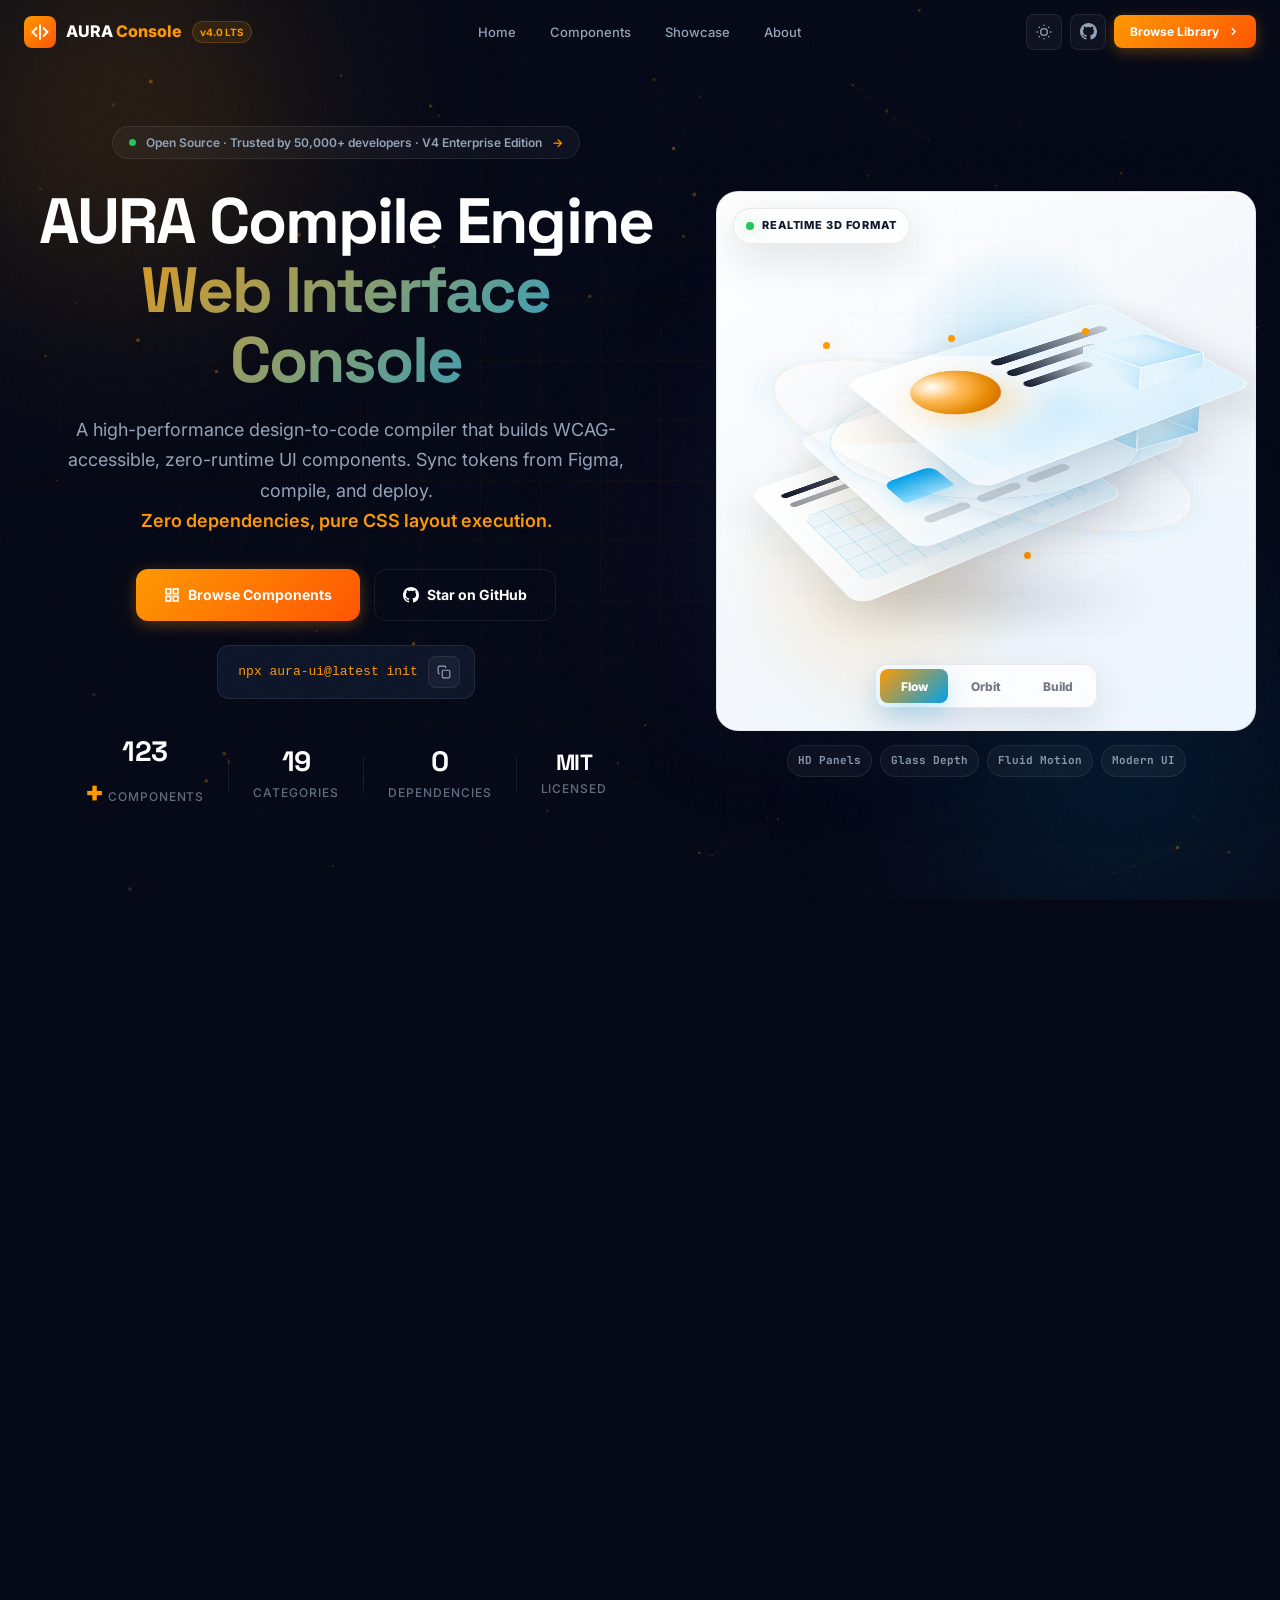
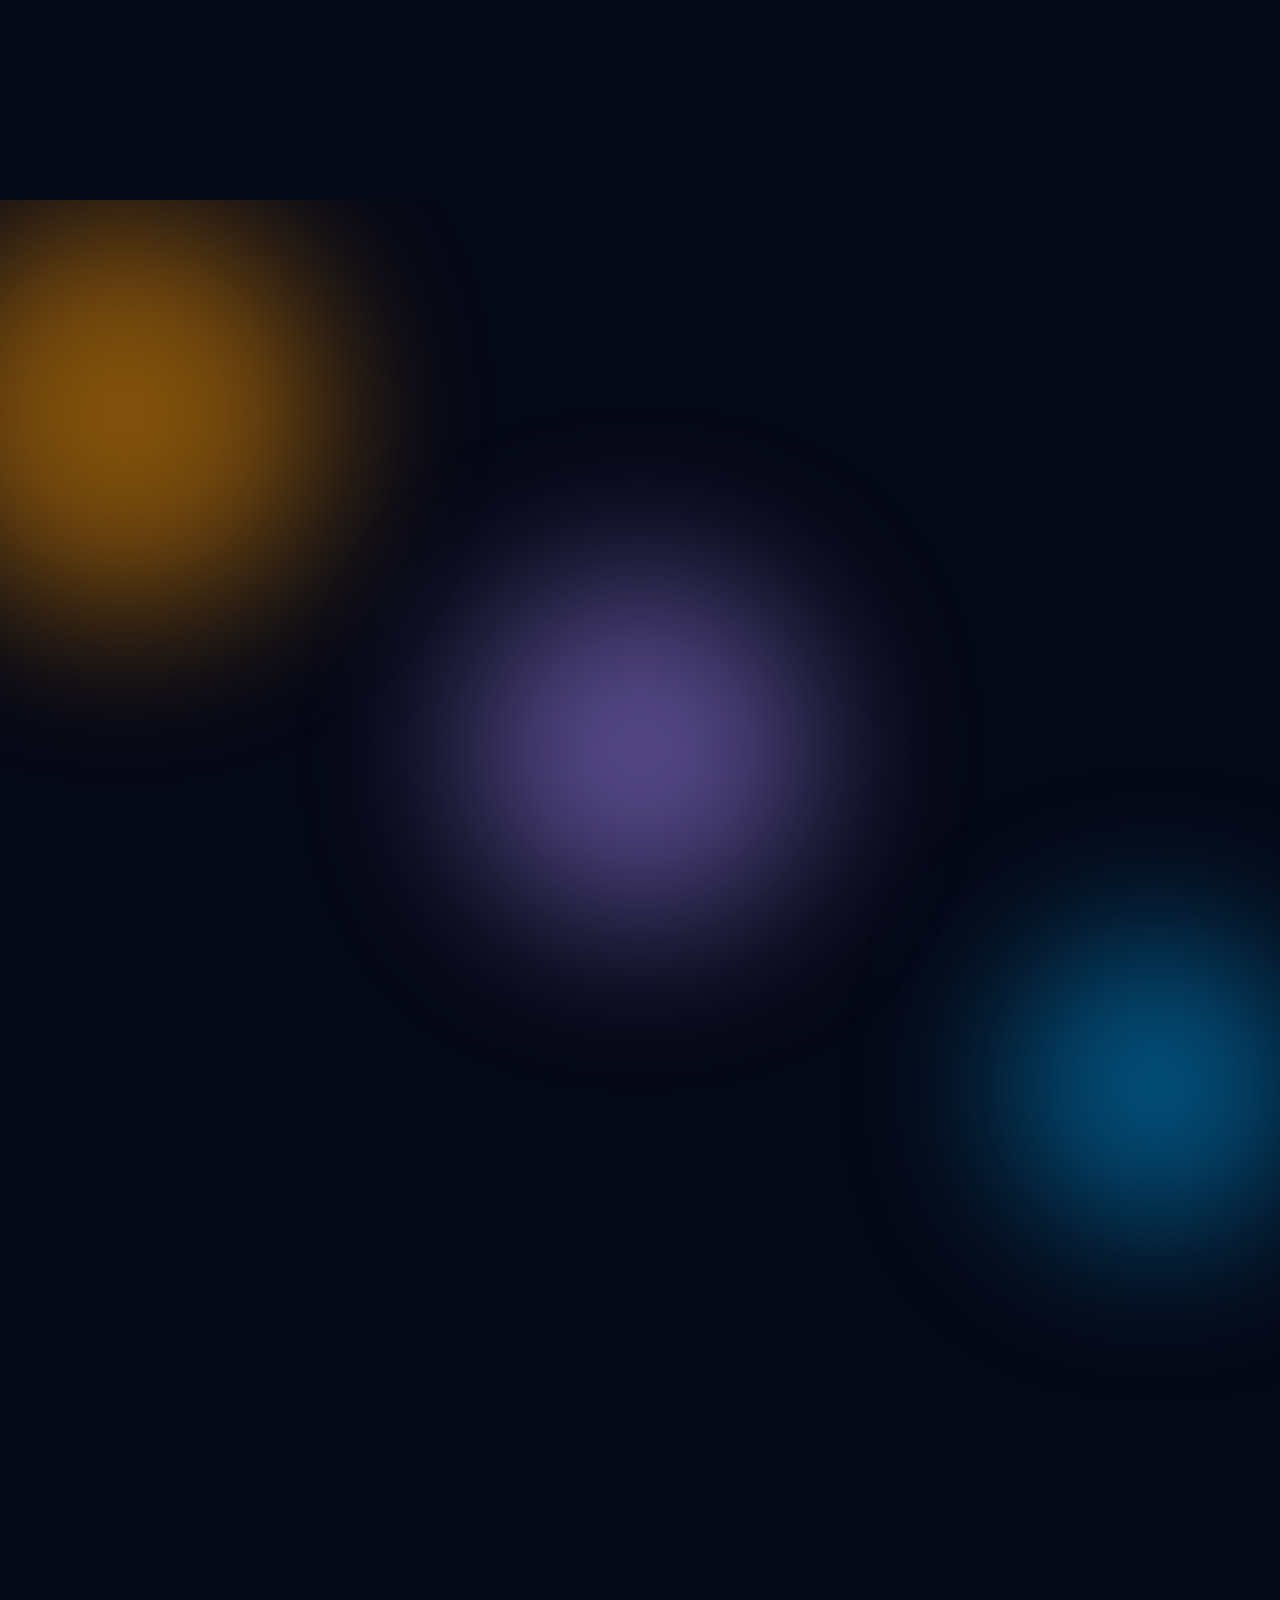
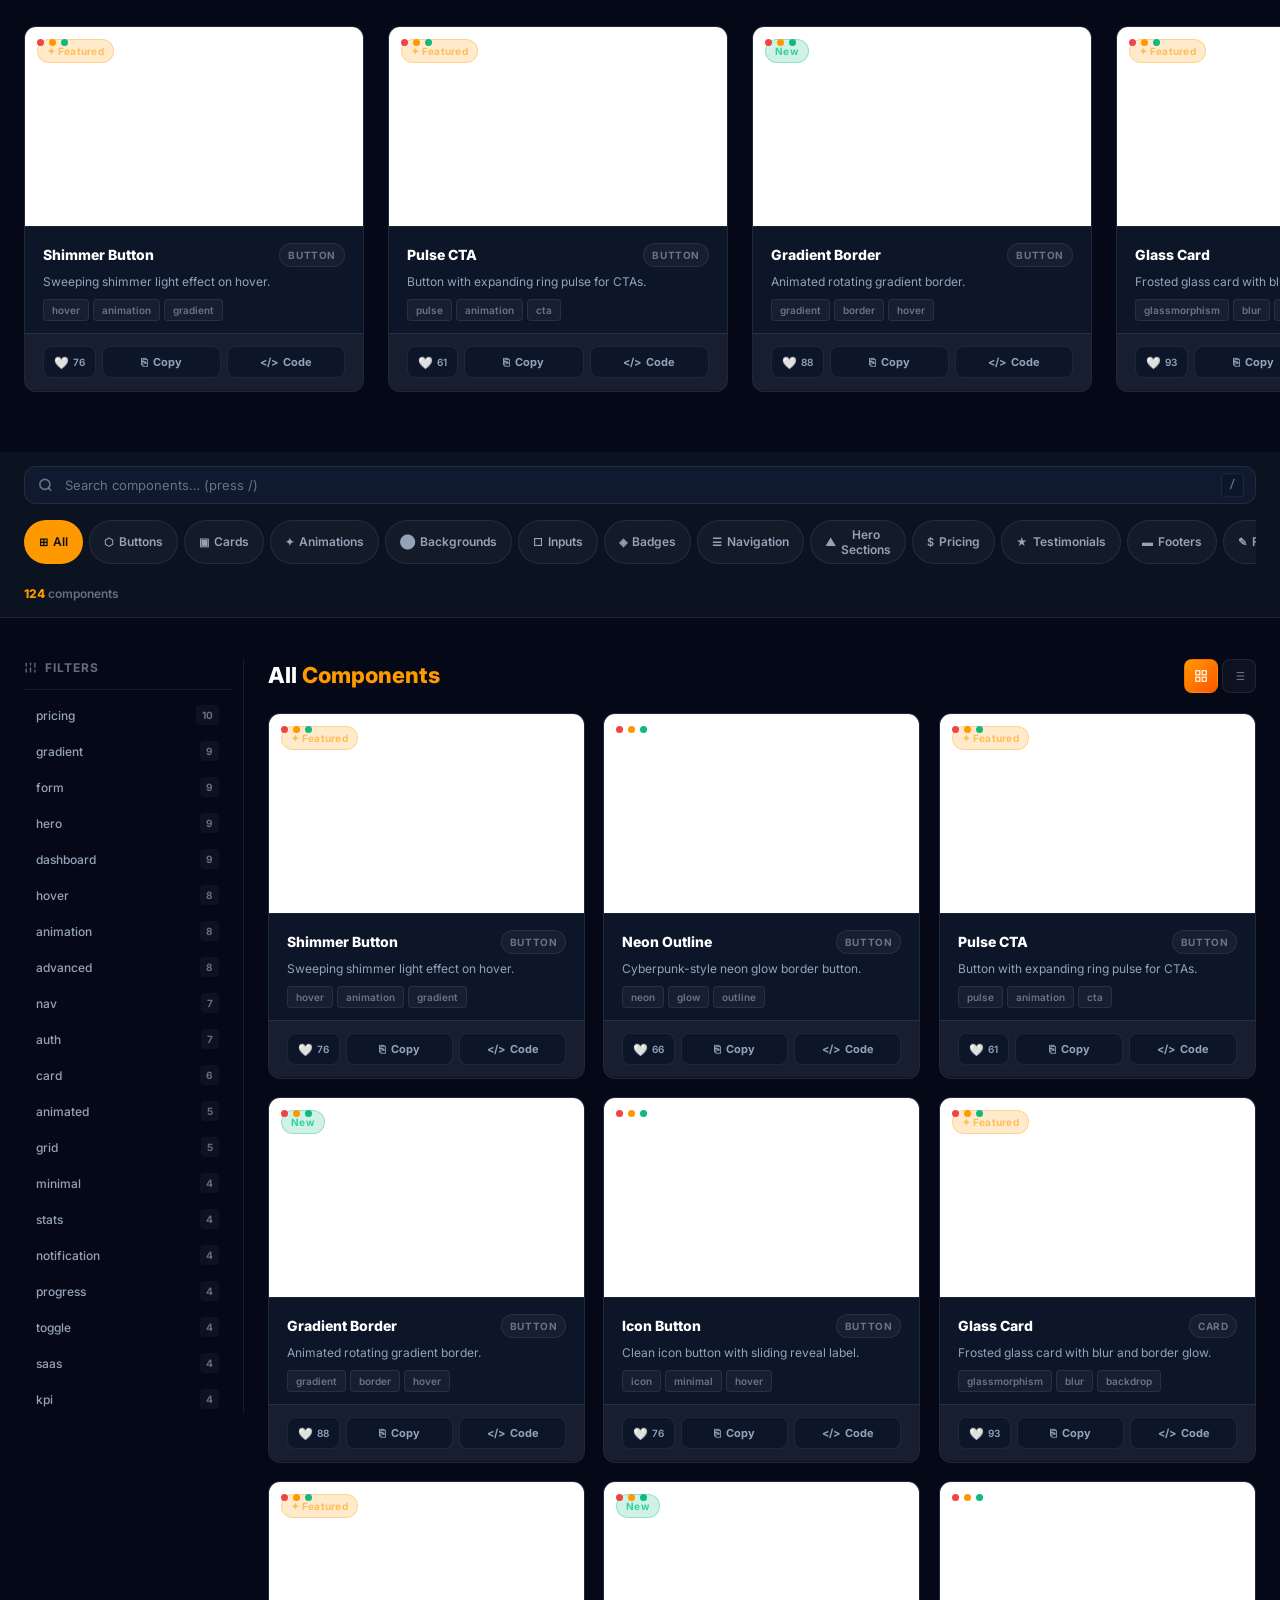
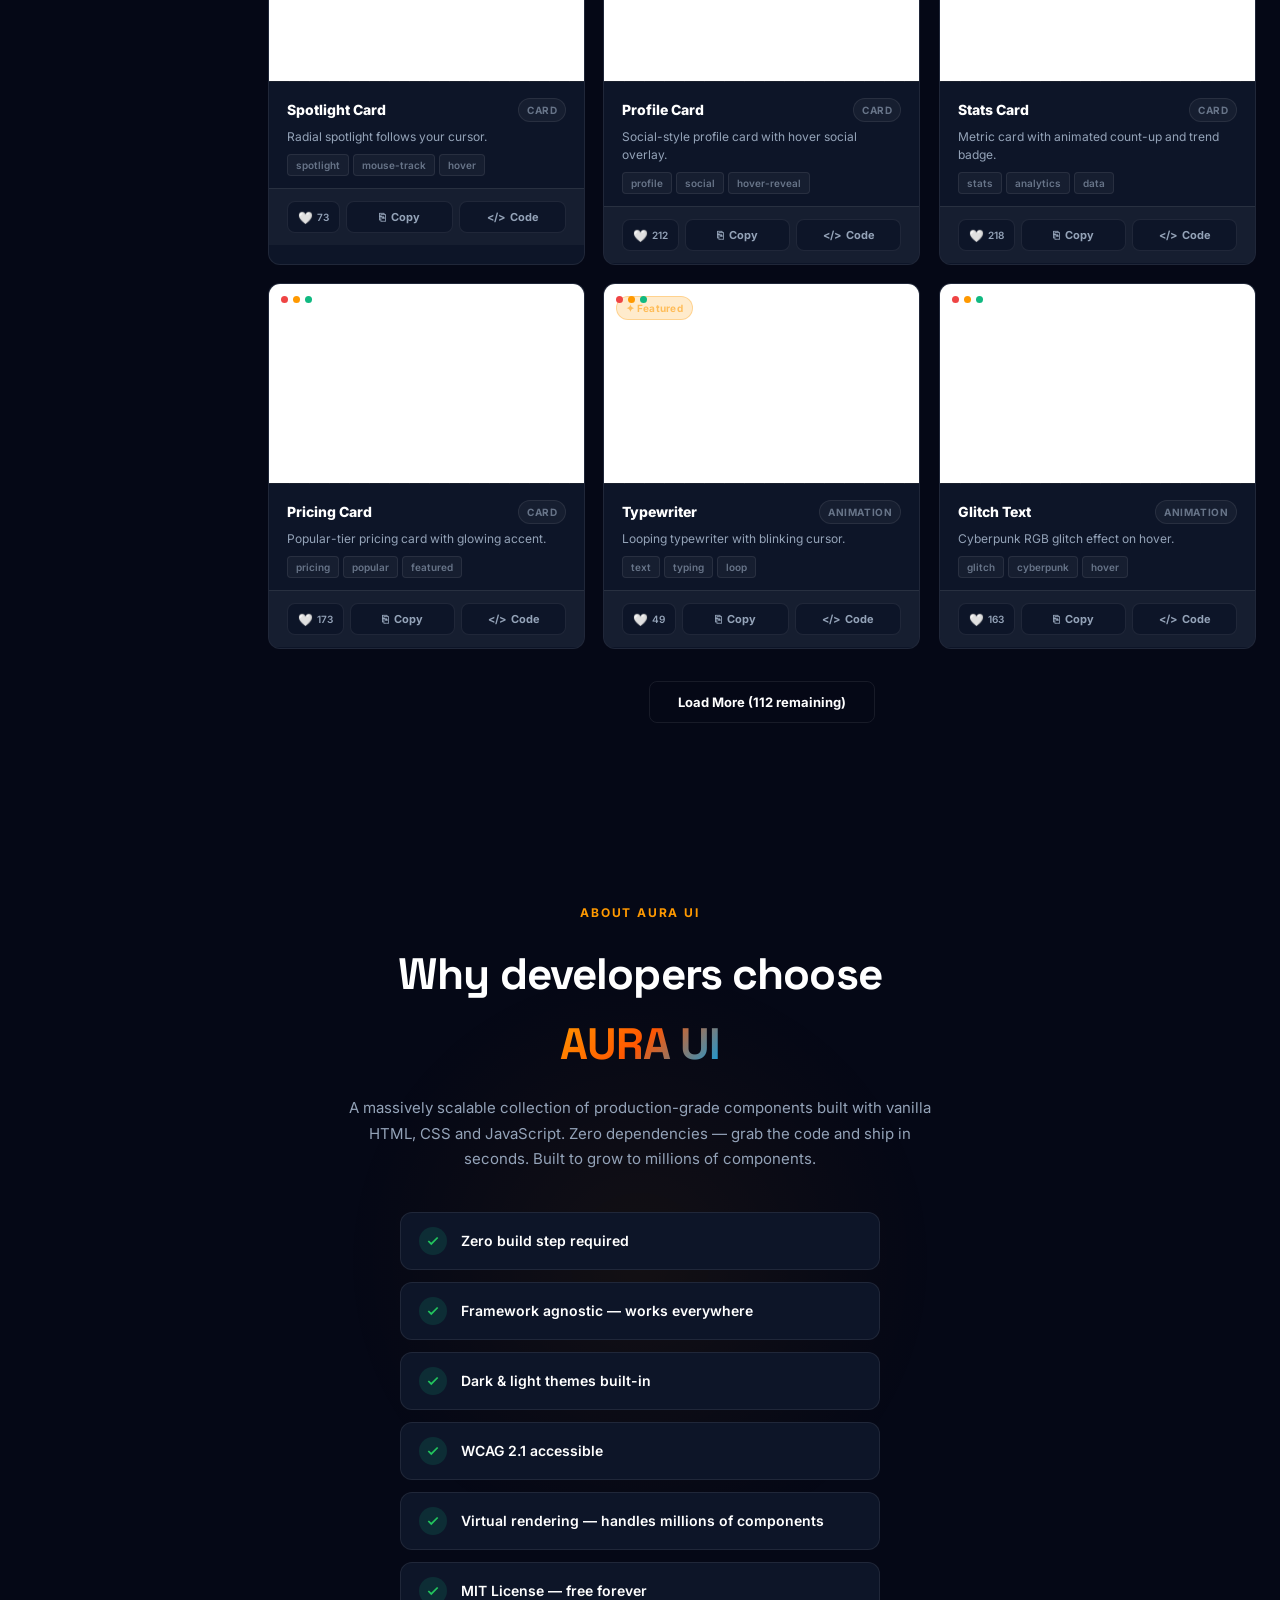
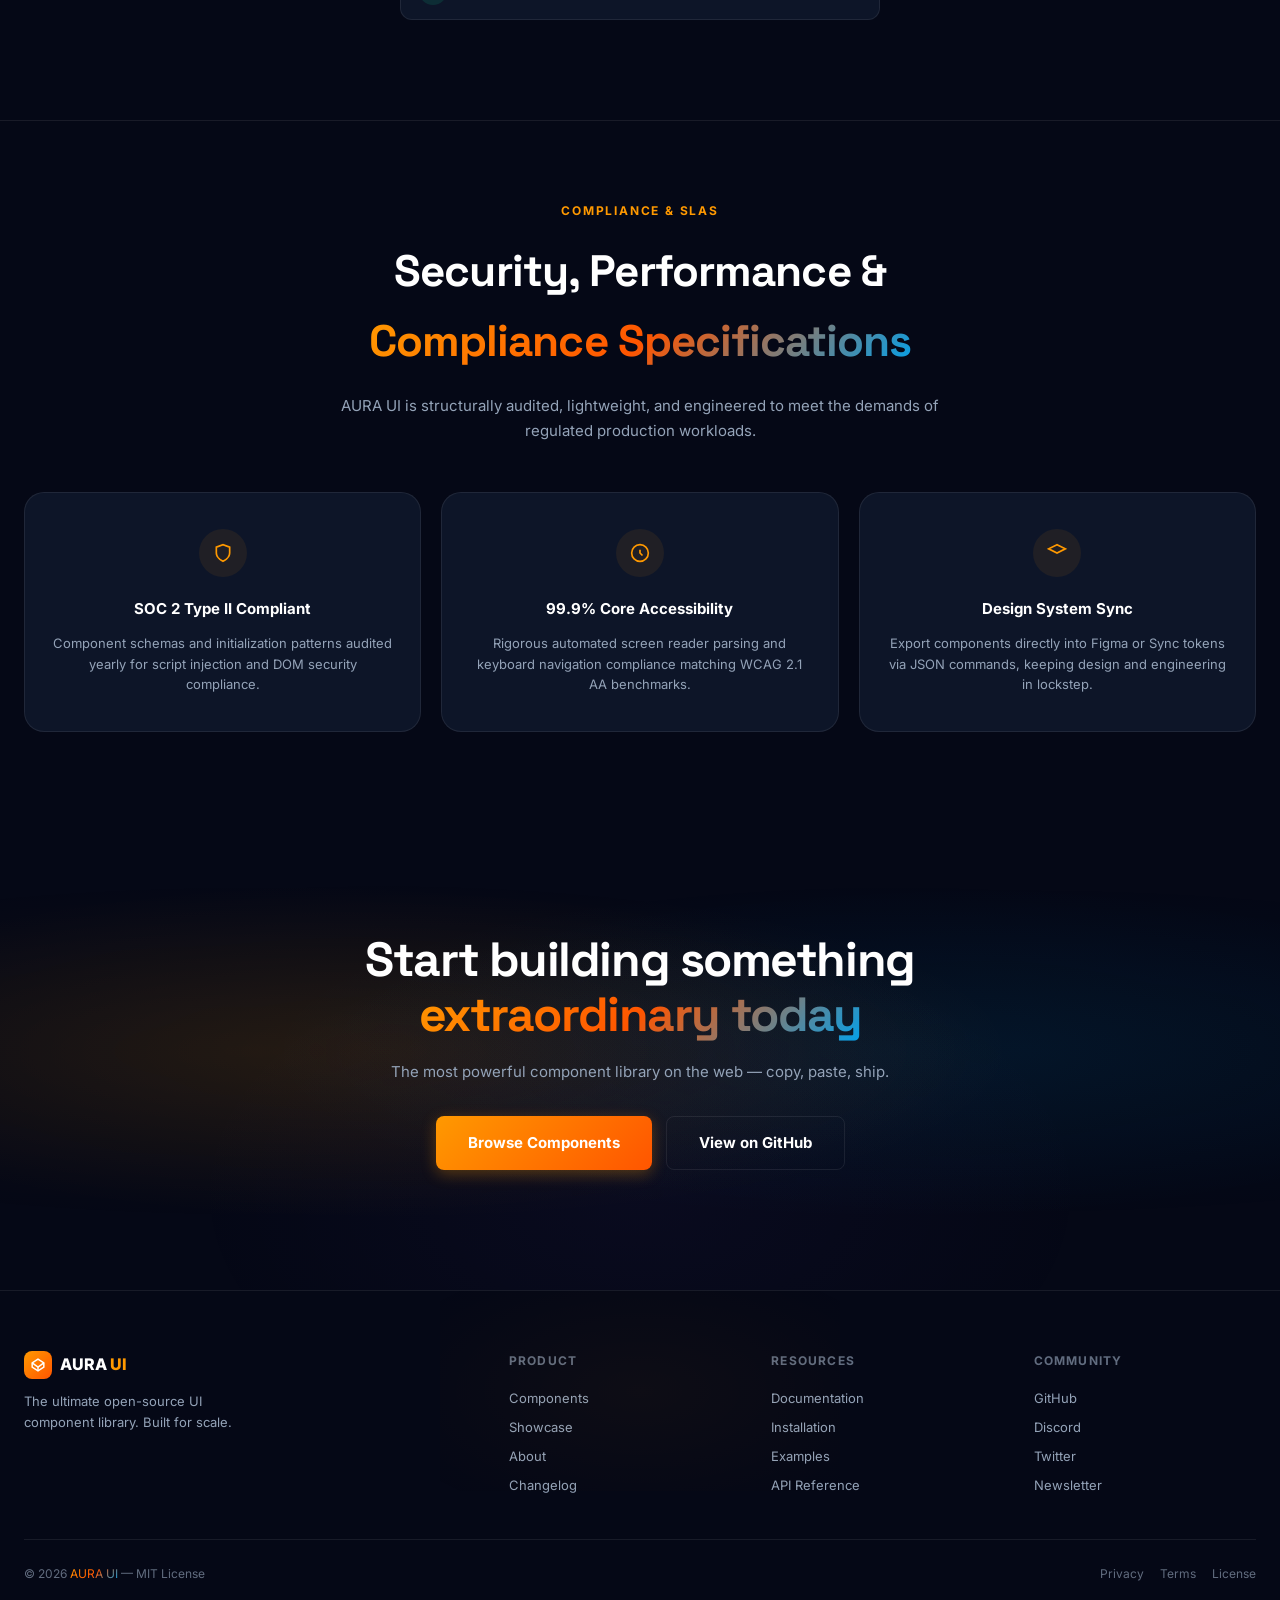
==== commit 704586f1: "updated design" ====
--- a/aura/aura2/index.html
+++ b/aura/aura2/index.html
@@ -38,12 +38,6 @@
 
   <!-- NOISE OVERLAY -->
   <div class="noise-overlay" aria-hidden="true"></div>
-
-  <!-- ═══ CUSTOM CURSOR (Noomo/Bruut style) ═══ -->
-  <div id="customCursor" class="custom-cursor" aria-hidden="true">
-    <div class="cursor-dot"></div>
-    <div class="cursor-ring"></div>
-  </div>
 
   <!-- ═══ SCROLL PROGRESS BAR ═══ -->
   <div id="scrollProgress" class="scroll-progress" aria-hidden="true"></div>
@@ -175,49 +169,61 @@
         </div>
       </div>
 
-      <!-- INTERACTIVE 3D COMPONENT GALLERY -->
-      <div class="hero-showcase interactive-gallery" id="interactiveGallery">
-        <div class="gallery-container">
-          <!-- Central Glass Card -->
-          <div class="gallery-item item-main">
-            <div class="glass-panel">
-              <div class="panel-header">
-                <span class="dot red"></span><span class="dot yellow"></span><span class="dot green"></span>
+      <!-- INTERACTIVE 3D FORMAT ENGINE -->
+      <div class="hero-showcase interactive-gallery format-stage reveal-up" id="interactiveGallery" data-reveal data-delay="450">
+        <div class="format-scene-shell">
+          <canvas id="formatScene" class="format-scene" aria-label="Animated 3D format engine preview"></canvas>
+          <div class="format-visual hd-visual" id="formatVisual" data-mode="flow" aria-hidden="true">
+            <div class="hd-scene">
+              <div class="hd-glow"></div>
+              <div class="hd-ring hd-ring-one"></div>
+              <div class="hd-ring hd-ring-two"></div>
+              <div class="hd-panel-stack">
+                <div class="hd-panel hd-panel-back">
+                  <span class="hd-panel-line w-70"></span>
+                  <span class="hd-panel-line w-45"></span>
+                  <div class="hd-panel-grid"></div>
+                </div>
+                <div class="hd-panel hd-panel-mid">
+                  <div class="hd-chart">
+                    <span></span><span></span><span></span><span></span>
+                  </div>
+                  <div class="hd-chip-row">
+                    <span></span><span></span><span></span>
+                  </div>
+                </div>
+                <div class="hd-panel hd-panel-front">
+                  <div class="hd-orb"></div>
+                  <div class="hd-ui-lines">
+                    <span></span><span></span><span></span>
+                  </div>
+                </div>
               </div>
-              <div class="panel-body">
-                <div class="mock-avatar"></div>
-                <div class="mock-lines">
-                  <div class="mock-line w-full"></div>
-                  <div class="mock-line w-3-4"></div>
-                </div>
-                <button class="mock-btn">Follow</button>
+              <div class="hd-cube" id="hdCube">
+                <span class="hd-cube-face face-front"></span>
+                <span class="hd-cube-face face-back"></span>
+                <span class="hd-cube-face face-right"></span>
+                <span class="hd-cube-face face-left"></span>
+                <span class="hd-cube-face face-top"></span>
+                <span class="hd-cube-face face-bottom"></span>
               </div>
-            </div>
-          </div>
-
-          <!-- Floating Elements -->
-          <div class="gallery-item item-float-1">
-            <div class="float-pill">
-              <svg width="16" height="16" viewBox="0 0 24 24" fill="none" stroke="currentColor" stroke-width="3" style="color: #a78bfa;"><circle cx="12" cy="12" r="10"/><polyline points="12 6 12 12 16 14"/></svg>
-              <span>Synced</span>
-            </div>
-          </div>
-          
-          <div class="gallery-item item-float-2">
-            <div class="neon-switch">
-              <div class="switch-track"><div class="switch-thumb"></div></div>
-            </div>
-          </div>
-
-          <div class="gallery-item item-float-3">
-            <div class="glass-widget">
-              <div class="widget-chart">
-                <div class="bar h-1"></div><div class="bar h-2"></div><div class="bar h-3"></div><div class="bar h-4"></div>
+              <div class="hd-particles">
+                <span></span><span></span><span></span><span></span><span></span><span></span>
               </div>
             </div>
           </div>
-
-          <div class="gallery-glow"></div>
+          <div class="format-hud format-hud-top">
+            <span class="format-live-dot" aria-hidden="true"></span>
+            <span>Realtime 3D format</span>
+          </div>
+          <div class="format-hud format-hud-bottom">
+            <button class="format-mode active" data-format-mode="flow" aria-label="Flow animation mode">Flow</button>
+            <button class="format-mode" data-format-mode="orbit" aria-label="Orbit animation mode">Orbit</button>
+            <button class="format-mode" data-format-mode="build" aria-label="Build animation mode">Build</button>
+          </div>
+        </div>
+        <div class="format-caption">
+          <span>HD Panels</span><span>Glass Depth</span><span>Fluid Motion</span><span>Modern UI</span>
         </div>
       </div>
     </div>
@@ -569,5 +575,6 @@
   <script src="data-v4.js"></script>
   <script src="app.js"></script>
   <script src="animations.js"></script>
+  <script src="format-scene.js"></script>
 </body>
 </html>
--- a/aura/aura2/style.css
+++ b/aura/aura2/style.css
@@ -11,8 +11,7 @@
 /* ─── RESET ──────────────────────────────────────── */
 *,*::before,*::after{box-sizing:border-box;margin:0;padding:0}
 html{scroll-behavior:smooth;-webkit-text-size-adjust:100%}
-body{font-family:'Inter',-apple-system,BlinkMacSystemFont,sans-serif;line-height:1.6;overflow-x:hidden;cursor:none}
-@media(max-width:1024px){body{cursor:auto}}
+body{font-family:'Inter',-apple-system,BlinkMacSystemFont,sans-serif;line-height:1.6;overflow-x:hidden}
 img,svg{display:block;max-width:100%}
 button{cursor:pointer;font-family:inherit}
 a{text-decoration:none;color:inherit}
@@ -70,7 +69,6 @@
   --glow-color-1:rgba(255,153,0,0.08);--glow-color-2:rgba(0,161,236,0.08);
   color-scheme:light;
 }
-[data-theme="light"] .custom-cursor{display:none}
 
 body{background:var(--bg);color:var(--text)}
 .container{max-width:var(--max-w);margin:0 auto;padding:0 24px}
@@ -96,16 +94,6 @@
 .wipe-layer{position:absolute;inset:0;transform:translateY(100%);will-change:transform}
 .wipe-layer-1{background:#ff9900}
 .wipe-layer-2{background:var(--bg)}
-
-/* ═══════════════════════════════════════════════════
-   CUSTOM CURSOR (Noomo/Bruut style)
-   ═══════════════════════════════════════════════════ */
-.custom-cursor{position:fixed;top:0;left:0;z-index:9999;pointer-events:none;mix-blend-mode:difference}
-.cursor-dot{width:8px;height:8px;border-radius:50%;background:#fff;position:absolute;transform:translate(-50%,-50%);transition:width .2s,height .2s,opacity .2s}
-.cursor-ring{width:40px;height:40px;border:1.5px solid rgba(255,255,255,.5);border-radius:50%;position:absolute;transform:translate(-50%,-50%);transition:width .4s cubic-bezier(.16,1,.3,1),height .4s cubic-bezier(.16,1,.3,1),border-color .3s}
-.custom-cursor.hovering .cursor-dot{width:4px;height:4px;opacity:.5}
-.custom-cursor.hovering .cursor-ring{width:64px;height:64px;border-color:rgba(255,153,0,.8)}
-@media(max-width:1024px){.custom-cursor{display:none}}
 
 /* ═══════════════════════════════════════════════════
    SCROLL PROGRESS BAR
@@ -572,4 +560,58 @@
 ::-webkit-scrollbar{width:6px}
 ::-webkit-scrollbar-track{background:var(--bg)}
 ::-webkit-scrollbar-thumb{background:rgba(255,153,0,.3);border-radius:3px}
-::-webkit-scrollbar-thumb:hover{background:rgba(255,153,0,.5)}+::-webkit-scrollbar-thumb:hover{background:rgba(255,153,0,.5)}
+
+/* ═══════════════════════════════════════════════════
+   LIVE 3D FORMAT ENGINE
+   ═══════════════════════════════════════════════════ */
+.format-stage{width:100%;max-width:560px;margin:28px auto 0;display:flex;flex-direction:column;gap:14px;align-items:stretch}
+.format-scene-shell{position:relative;min-height:540px;aspect-ratio:1/1;border:1px solid rgba(15,23,42,.08);border-radius:22px;background:radial-gradient(circle at 56% 31%,rgba(0,161,236,.18),transparent 25%),radial-gradient(circle at 30% 72%,rgba(255,153,0,.14),transparent 28%),linear-gradient(145deg,#fff,#f4f8fc 54%,#edf6ff);box-shadow:0 30px 90px rgba(15,23,42,.14),inset 0 1px 0 rgba(255,255,255,.92);overflow:hidden;isolation:isolate}
+.format-scene-shell::before{content:'';position:absolute;inset:0;z-index:1;pointer-events:none;background-image:linear-gradient(rgba(15,23,42,.035) 1px,transparent 1px),linear-gradient(90deg,rgba(15,23,42,.035) 1px,transparent 1px);background-size:40px 40px;mask-image:radial-gradient(circle at 50% 46%,black,transparent 76%);-webkit-mask-image:radial-gradient(circle at 50% 46%,black,transparent 76%)}
+.format-scene-shell::after{content:'';position:absolute;left:18%;right:18%;bottom:96px;height:72px;z-index:1;pointer-events:none;border-radius:50%;background:radial-gradient(ellipse,rgba(15,23,42,.22),rgba(15,23,42,.07) 42%,transparent 74%);filter:blur(18px);transform:none}
+.format-scene{position:absolute;inset:0;width:100%;height:100%;display:none}
+.format-visual{position:absolute;inset:0;z-index:2;overflow:hidden;perspective:1200px;--tilt-x:0deg;--tilt-y:0deg}
+.hd-scene{position:absolute;inset:68px 30px 96px;transform-style:preserve-3d}
+.hd-glow{position:absolute;inset:7% 9% 14%;border-radius:40px;background:radial-gradient(circle at 50% 40%,rgba(0,161,236,.2),transparent 36%),radial-gradient(circle at 32% 68%,rgba(255,153,0,.14),transparent 32%);filter:blur(18px);animation:hdGlow 6s ease-in-out infinite}
+.hd-ring{position:absolute;left:50%;top:47%;border-radius:50%;border:1px solid rgba(0,161,236,.22);transform-style:preserve-3d;box-shadow:0 0 36px rgba(0,161,236,.1)}
+.hd-ring-one{width:310px;height:310px;transform:translate(-50%,-50%) rotateX(68deg) rotateZ(0);animation:hdRing 12s linear infinite}
+.hd-ring-two{width:430px;height:430px;transform:translate(-50%,-50%) rotateX(72deg) rotateY(16deg) rotateZ(0);border-color:rgba(255,153,0,.2);animation:hdRingReverse 16s linear infinite}
+.hd-panel-stack{position:absolute;left:50%;top:49%;width:320px;height:230px;transform-style:preserve-3d;transform:translate(-50%,-50%) rotateX(calc(58deg + var(--tilt-x))) rotateZ(calc(-35deg + var(--tilt-y)));animation:hdStackFloat 6s ease-in-out infinite}
+.hd-panel{position:absolute;inset:0;border:1px solid rgba(255,255,255,.82);border-radius:18px;background:linear-gradient(145deg,rgba(255,255,255,.92),rgba(236,247,255,.7));box-shadow:0 24px 60px rgba(15,23,42,.14),inset 0 1px 0 rgba(255,255,255,.95);backdrop-filter:blur(14px);transform-style:preserve-3d;overflow:hidden}
+.hd-panel::before{content:'';position:absolute;inset:0;background:linear-gradient(120deg,rgba(255,255,255,.7),transparent 38%,rgba(0,161,236,.08));pointer-events:none}
+.hd-panel-back{transform:translate3d(-34px,-42px,-70px);animation:hdBackPanel 6s ease-in-out infinite}
+.hd-panel-mid{transform:translate3d(8px,0,0);animation:hdMidPanel 6s ease-in-out infinite}
+.hd-panel-front{transform:translate3d(42px,44px,74px);animation:hdFrontPanel 6s ease-in-out infinite}
+.hd-panel-line{position:absolute;left:24px;top:24px;height:9px;border-radius:999px;background:linear-gradient(90deg,#0f172a,rgba(15,23,42,.28))}
+.hd-panel-line.w-70{width:70%}.hd-panel-line.w-45{width:45%;top:44px;opacity:.45}
+.hd-panel-grid{position:absolute;left:24px;right:24px;bottom:24px;top:74px;border-radius:12px;background-image:linear-gradient(rgba(0,161,236,.18) 1px,transparent 1px),linear-gradient(90deg,rgba(0,161,236,.18) 1px,transparent 1px);background-size:22px 22px;background-color:rgba(0,161,236,.05)}
+.hd-chart{position:absolute;left:28px;right:28px;bottom:68px;height:90px;display:flex;align-items:end;gap:14px}
+.hd-chart span{flex:1;border-radius:10px 10px 4px 4px;background:linear-gradient(180deg,#00a1ec,#94dfff);box-shadow:0 12px 24px rgba(0,161,236,.22);animation:hdBars 2.8s ease-in-out infinite}
+.hd-chart span:nth-child(2){height:78%;animation-delay:-.4s}.hd-chart span:nth-child(1){height:46%;animation-delay:-.9s}.hd-chart span:nth-child(3){height:62%;animation-delay:-1.2s}.hd-chart span:nth-child(4){height:92%;animation-delay:-1.6s}
+.hd-chip-row{position:absolute;left:28px;bottom:28px;display:flex;gap:10px}.hd-chip-row span{width:48px;height:12px;border-radius:999px;background:rgba(15,23,42,.16)}
+.hd-orb{position:absolute;left:34px;top:34px;width:86px;height:86px;border-radius:50%;background:radial-gradient(circle at 34% 26%,#fff,#ffbd59 32%,#ff9900 68%,#d75d00);box-shadow:0 18px 42px rgba(255,153,0,.3),inset -10px -14px 24px rgba(101,45,0,.22);animation:hdOrb 4.8s ease-in-out infinite}
+.hd-ui-lines{position:absolute;left:138px;right:34px;top:44px;display:flex;flex-direction:column;gap:14px}.hd-ui-lines span{height:13px;border-radius:999px;background:linear-gradient(90deg,#0f172a,rgba(15,23,42,.16))}.hd-ui-lines span:nth-child(2){width:76%}.hd-ui-lines span:nth-child(3){width:56%}
+.hd-cube{position:absolute;right:42px;top:88px;width:84px;height:84px;transform-style:preserve-3d;transform:rotateX(-22deg) rotateY(36deg);animation:hdCubeSpin 8s ease-in-out infinite}
+.hd-cube-face{position:absolute;inset:0;border:1px solid rgba(255,255,255,.75);background:linear-gradient(145deg,rgba(255,255,255,.96),rgba(0,161,236,.18));box-shadow:inset 0 0 28px rgba(0,161,236,.16)}
+.face-front{transform:translateZ(42px)}.face-back{transform:rotateY(180deg) translateZ(42px)}.face-right{transform:rotateY(90deg) translateZ(42px)}.face-left{transform:rotateY(-90deg) translateZ(42px)}.face-top{transform:rotateX(90deg) translateZ(42px)}.face-bottom{transform:rotateX(-90deg) translateZ(42px)}
+.hd-particles span{position:absolute;width:7px;height:7px;border-radius:50%;background:#ff9900;box-shadow:0 0 20px rgba(255,153,0,.35);animation:hdParticle 5.4s ease-in-out infinite}.hd-particles span:nth-child(1){left:16%;top:22%;animation-delay:-.3s}.hd-particles span:nth-child(2){left:70%;top:18%;animation-delay:-1s}.hd-particles span:nth-child(3){left:82%;top:48%;animation-delay:-1.8s}.hd-particles span:nth-child(4){left:20%;top:72%;animation-delay:-2.7s}.hd-particles span:nth-child(5){left:58%;top:78%;animation-delay:-3.5s}.hd-particles span:nth-child(6){left:42%;top:20%;animation-delay:-4.2s}
+.format-hud{position:absolute;z-index:4;display:flex;align-items:center;gap:8px;background:rgba(255,255,255,.76);border:1px solid rgba(15,23,42,.08);backdrop-filter:blur(18px);-webkit-backdrop-filter:blur(18px);box-shadow:0 14px 40px rgba(15,23,42,.12);color:#0f172a}
+.format-hud-top{top:16px;left:16px;padding:8px 12px;border-radius:999px;font-size:11px;font-weight:800;letter-spacing:.08em;text-transform:uppercase;color:#0f172a}
+.format-live-dot{width:8px;height:8px;border-radius:50%;background:#22c55e;box-shadow:0 0 18px rgba(34,197,94,.72);animation:eyebrowPulse 2s ease-in-out infinite}
+.format-hud-bottom{left:50%;bottom:22px;transform:translateX(-50%);padding:4px;border-radius:12px;background:rgba(255,255,255,.82);gap:4px}
+.format-mode{min-width:68px;height:34px;padding:0 12px;border:0;border-radius:8px;background:transparent;color:rgba(15,23,42,.58);font-size:12px;font-weight:800;transition:background var(--transition),color var(--transition),box-shadow var(--transition)}
+.format-mode:hover{background:rgba(15,23,42,.06);color:#0f172a}
+.format-mode.active{color:#fff;background:linear-gradient(135deg,#ff9900,#00a1ec);box-shadow:0 10px 26px rgba(0,161,236,.24)}
+.format-caption{display:flex;justify-content:center;gap:8px;flex-wrap:wrap}
+.format-caption span{padding:6px 10px;border-radius:999px;border:1px solid var(--border);background:var(--glass);font-family:var(--font-mono);font-size:11px;font-weight:700;color:var(--text-secondary)}
+[data-theme="light"] .format-scene-shell,[data-theme="dark"] .format-scene-shell{background:radial-gradient(circle at 56% 31%,rgba(0,161,236,.18),transparent 25%),radial-gradient(circle at 30% 72%,rgba(255,153,0,.14),transparent 28%),linear-gradient(145deg,#fff,#f4f8fc 54%,#edf6ff)}
+[data-theme="light"] .format-hud,[data-theme="dark"] .format-hud{background:rgba(255,255,255,.78)}
+.format-visual[data-mode="orbit"] .hd-panel-stack{animation-duration:4.5s}.format-visual[data-mode="orbit"] .hd-ring-one{animation-duration:7s}.format-visual[data-mode="orbit"] .hd-ring-two{animation-duration:9s}.format-visual[data-mode="orbit"] .hd-cube{animation-duration:4.8s}
+.format-visual[data-mode="build"] .hd-panel-back{animation-name:hdBuildBack}.format-visual[data-mode="build"] .hd-panel-mid{animation-name:hdBuildMid}.format-visual[data-mode="build"] .hd-panel-front{animation-name:hdBuildFront}
+@keyframes hdStackFloat{0%,100%{translate:0 0}50%{translate:0 -14px}}
+@keyframes hdBackPanel{50%{transform:translate3d(-54px,-54px,-98px)}}@keyframes hdMidPanel{50%{transform:translate3d(6px,-4px,12px)}}@keyframes hdFrontPanel{50%{transform:translate3d(62px,58px,106px)}}
+@keyframes hdBuildBack{0%,100%{transform:translate3d(-34px,-42px,-70px)}50%{transform:translate3d(-90px,-86px,-150px);opacity:.82}}@keyframes hdBuildMid{0%,100%{transform:translate3d(8px,0,0)}50%{transform:translate3d(0,0,0)}}@keyframes hdBuildFront{0%,100%{transform:translate3d(42px,44px,74px)}50%{transform:translate3d(94px,88px,158px)}}
+@keyframes hdRing{to{rotate:0 0 1 360deg}}@keyframes hdRingReverse{to{rotate:0 0 1 -360deg}}@keyframes hdGlow{50%{opacity:.7;scale:1.05}}@keyframes hdBars{50%{height:34%}}@keyframes hdOrb{50%{transform:translate3d(8px,-10px,0);scale:1.06}}@keyframes hdCubeSpin{50%{transform:rotateX(-12deg) rotateY(126deg) translateY(-16px)}}@keyframes hdParticle{0%,100%{opacity:.28;transform:translate3d(0,0,0)}50%{opacity:1;transform:translate3d(14px,-22px,0)}}
+@media(max-width:1024px){.format-scene-shell{min-height:480px}.hd-scene{inset:62px 24px 88px}.hd-panel-stack{width:290px;height:208px}.hd-cube{right:28px;top:82px}}
+@media(max-width:768px){.format-scene-shell{min-height:390px}.hd-scene{inset:56px 18px 82px}.hd-panel-stack{width:230px;height:166px}.hd-cube{width:58px;height:58px;right:22px;top:76px}.face-front{transform:translateZ(29px)}.face-back{transform:rotateY(180deg) translateZ(29px)}.face-right{transform:rotateY(90deg) translateZ(29px)}.face-left{transform:rotateY(-90deg) translateZ(29px)}.face-top{transform:rotateX(90deg) translateZ(29px)}.face-bottom{transform:rotateX(-90deg) translateZ(29px)}}
+@media(max-width:480px){.format-scene-shell{min-height:330px}.hd-scene{inset:52px 14px 76px}.hd-panel-stack{width:198px;height:142px}.hd-cube{display:none}.format-hud-bottom{width:calc(100% - 28px)}}
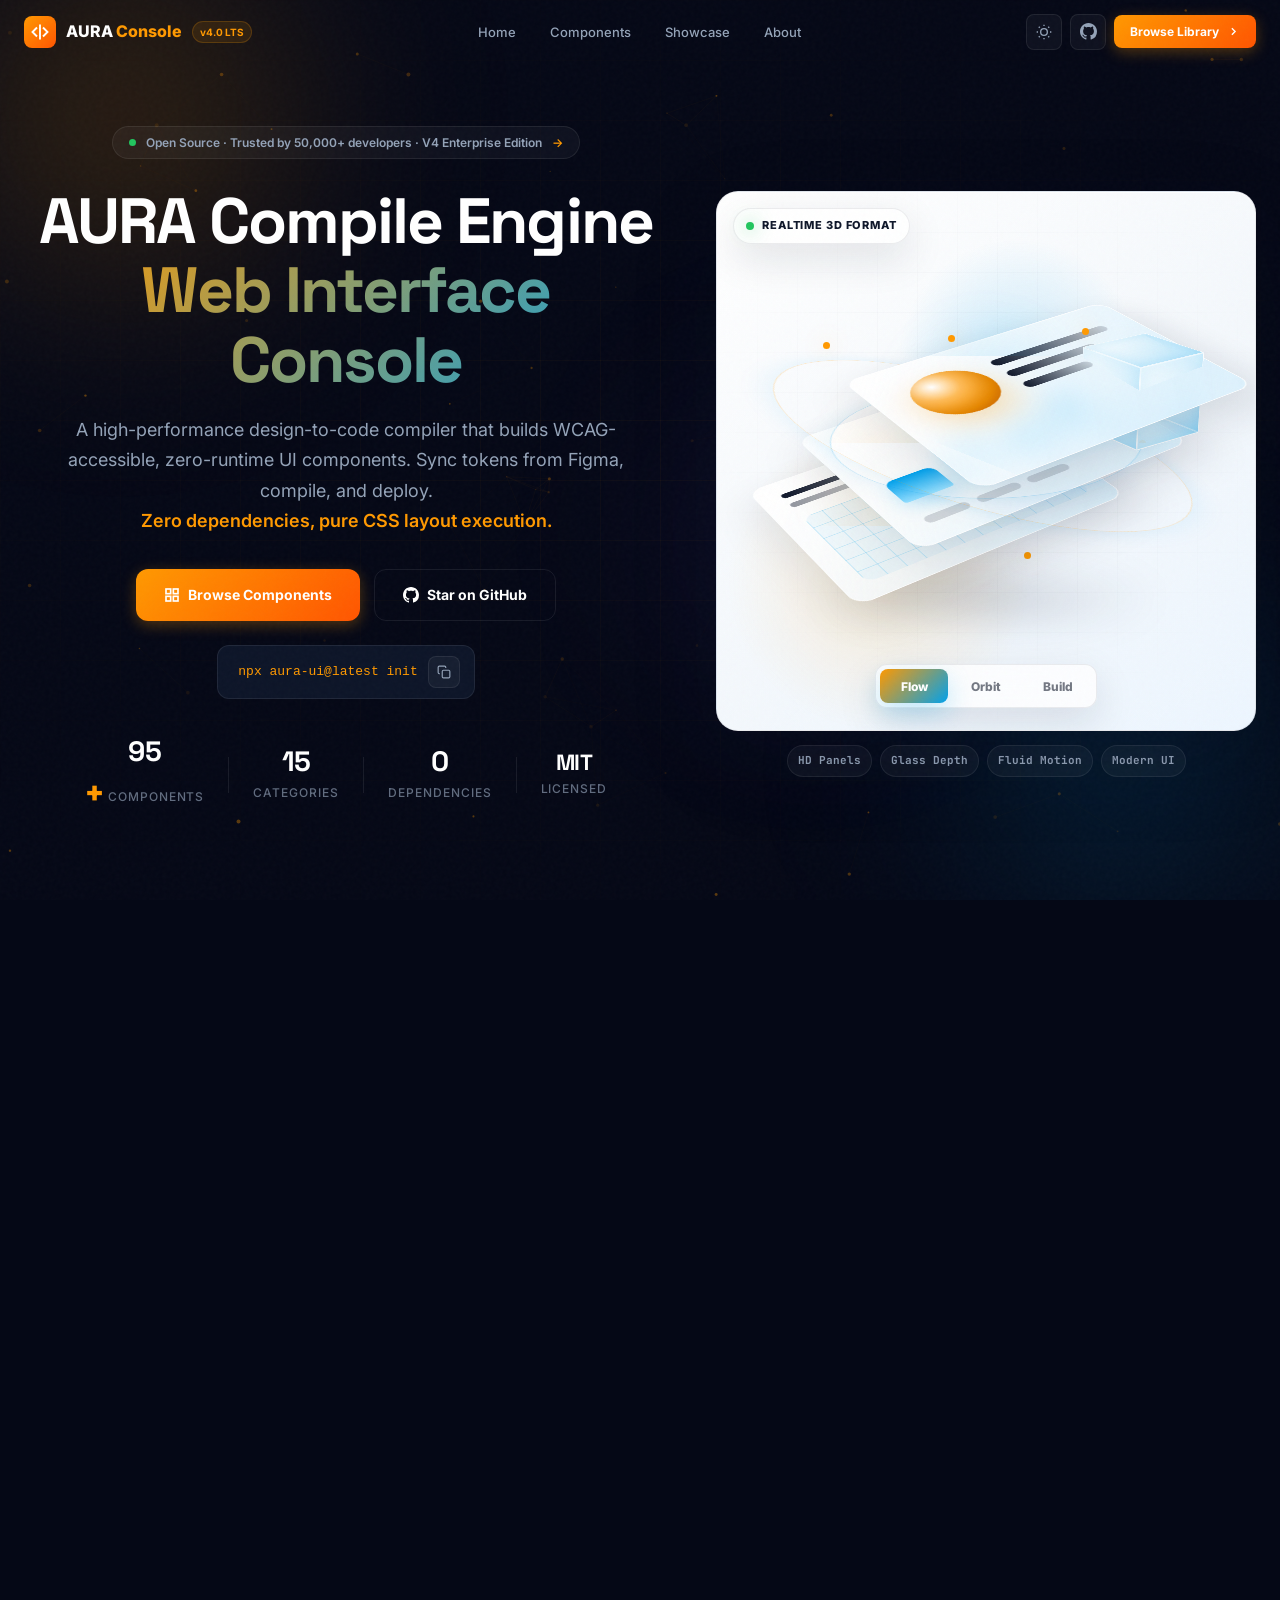
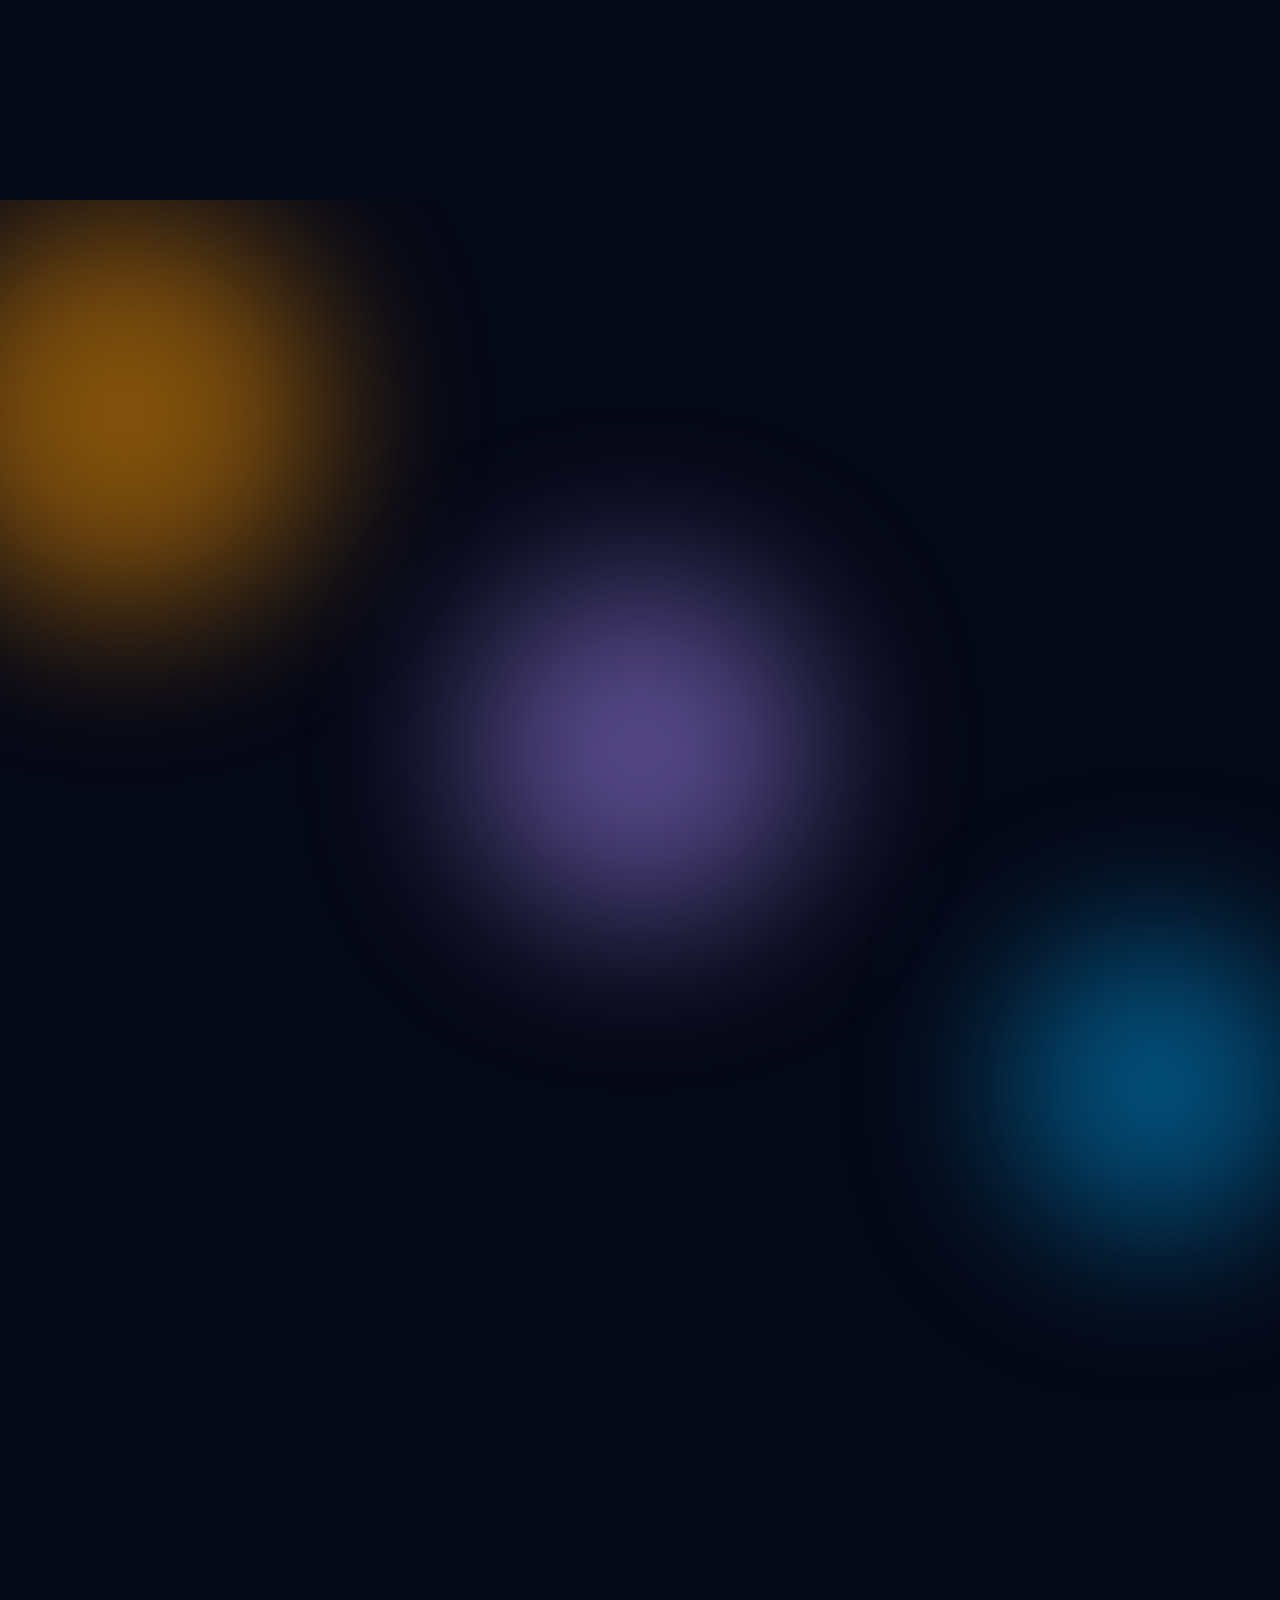
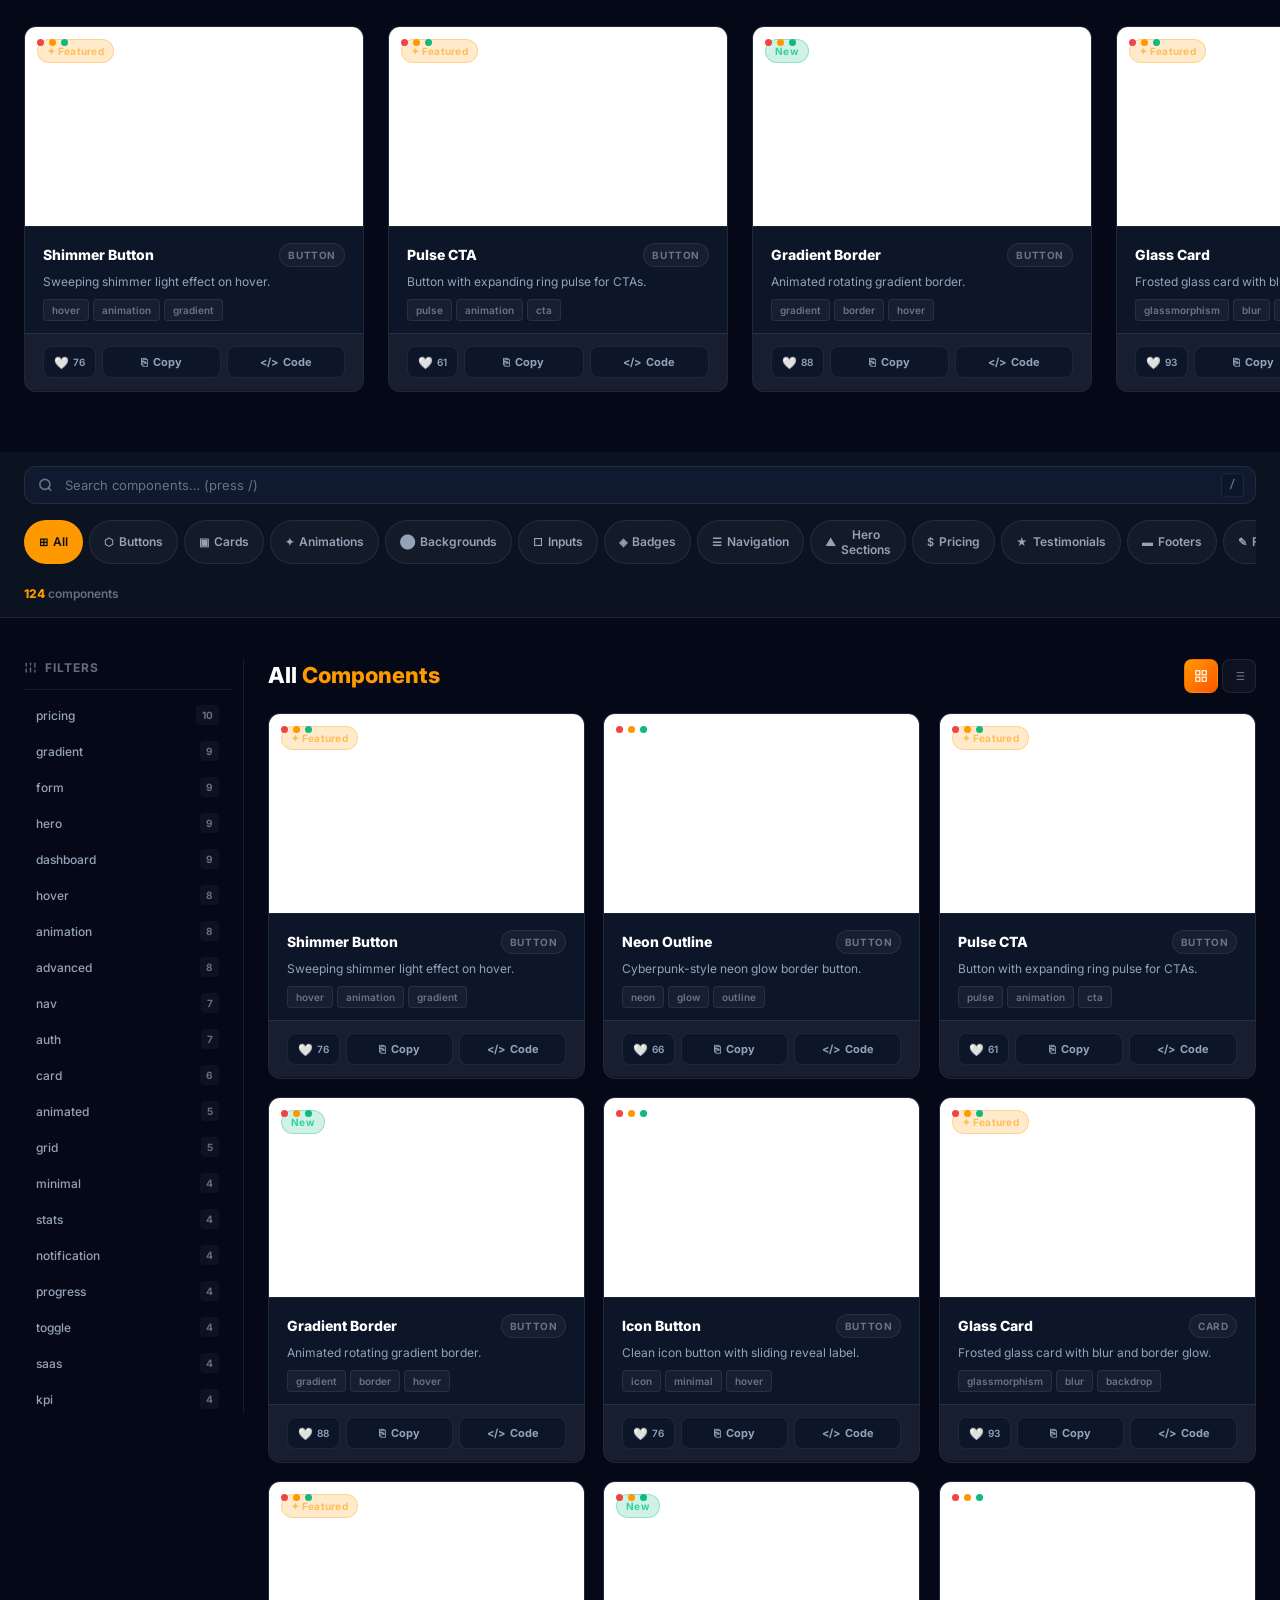
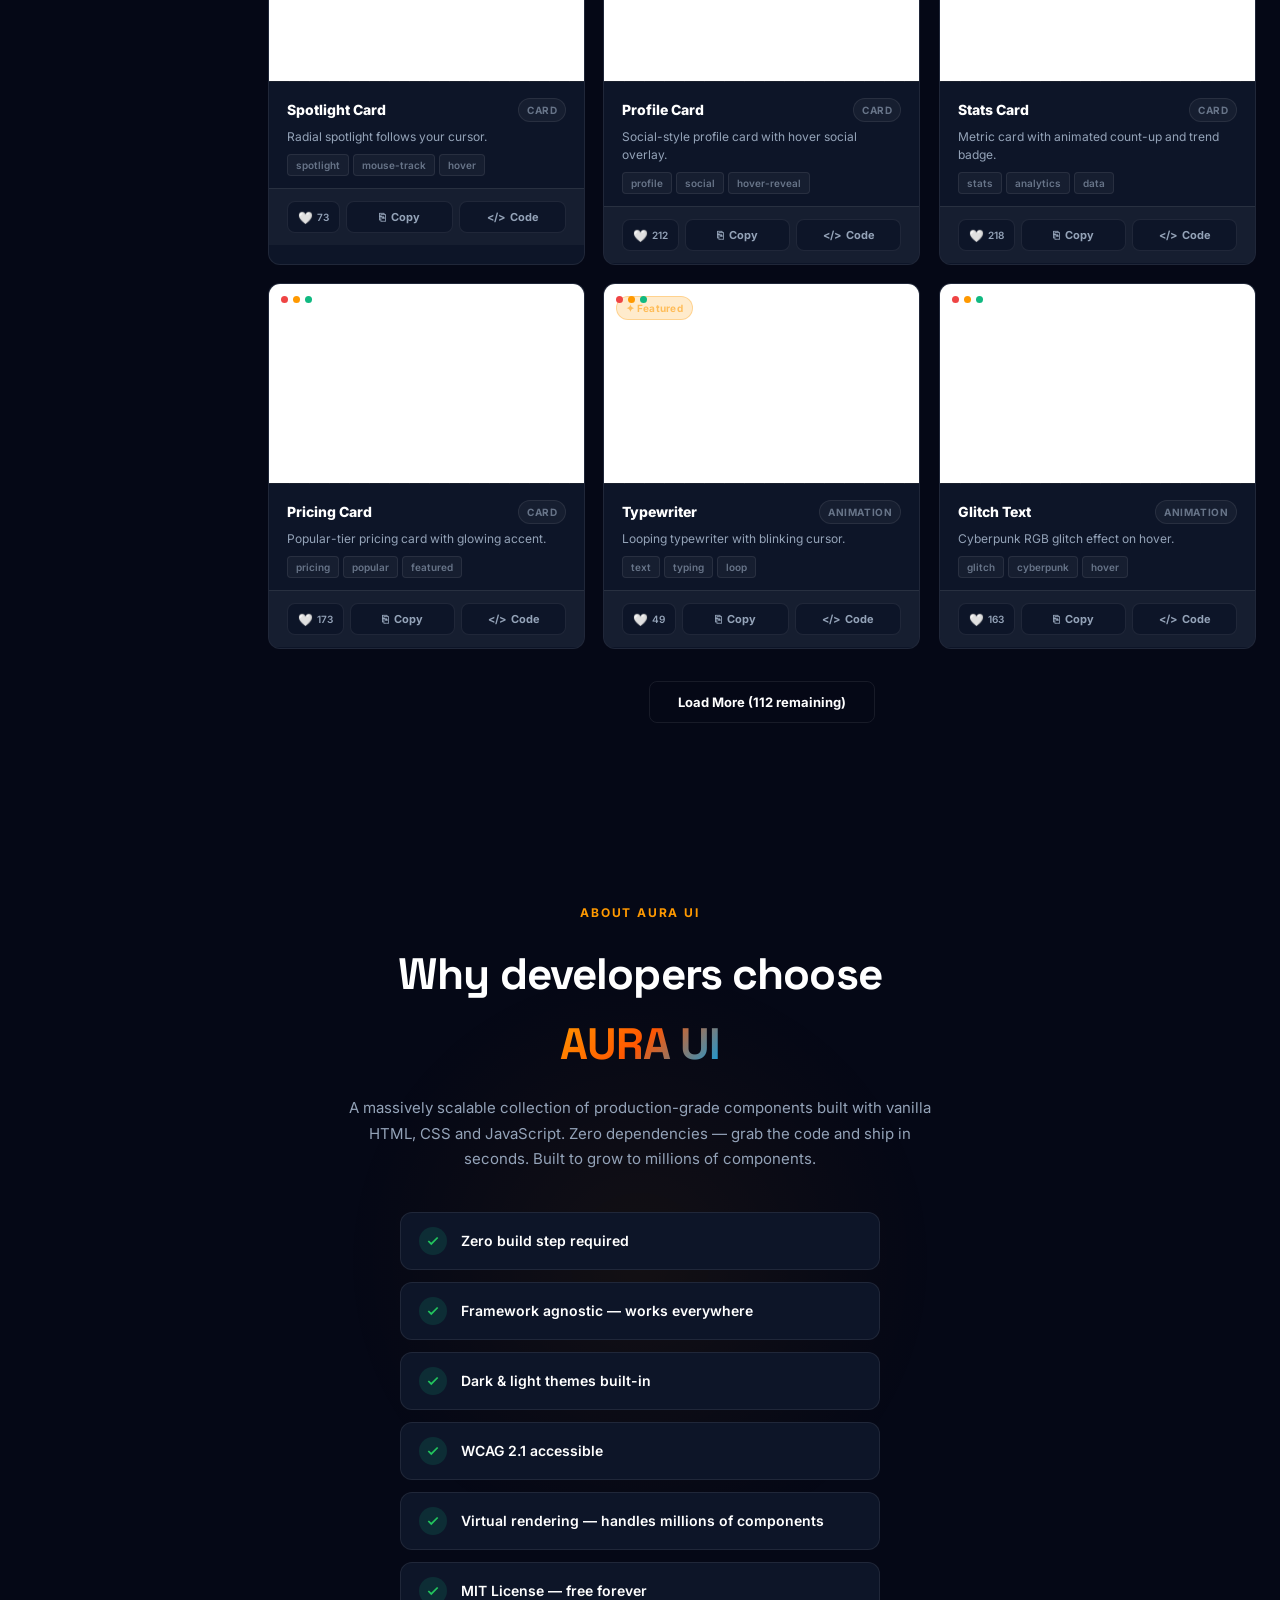
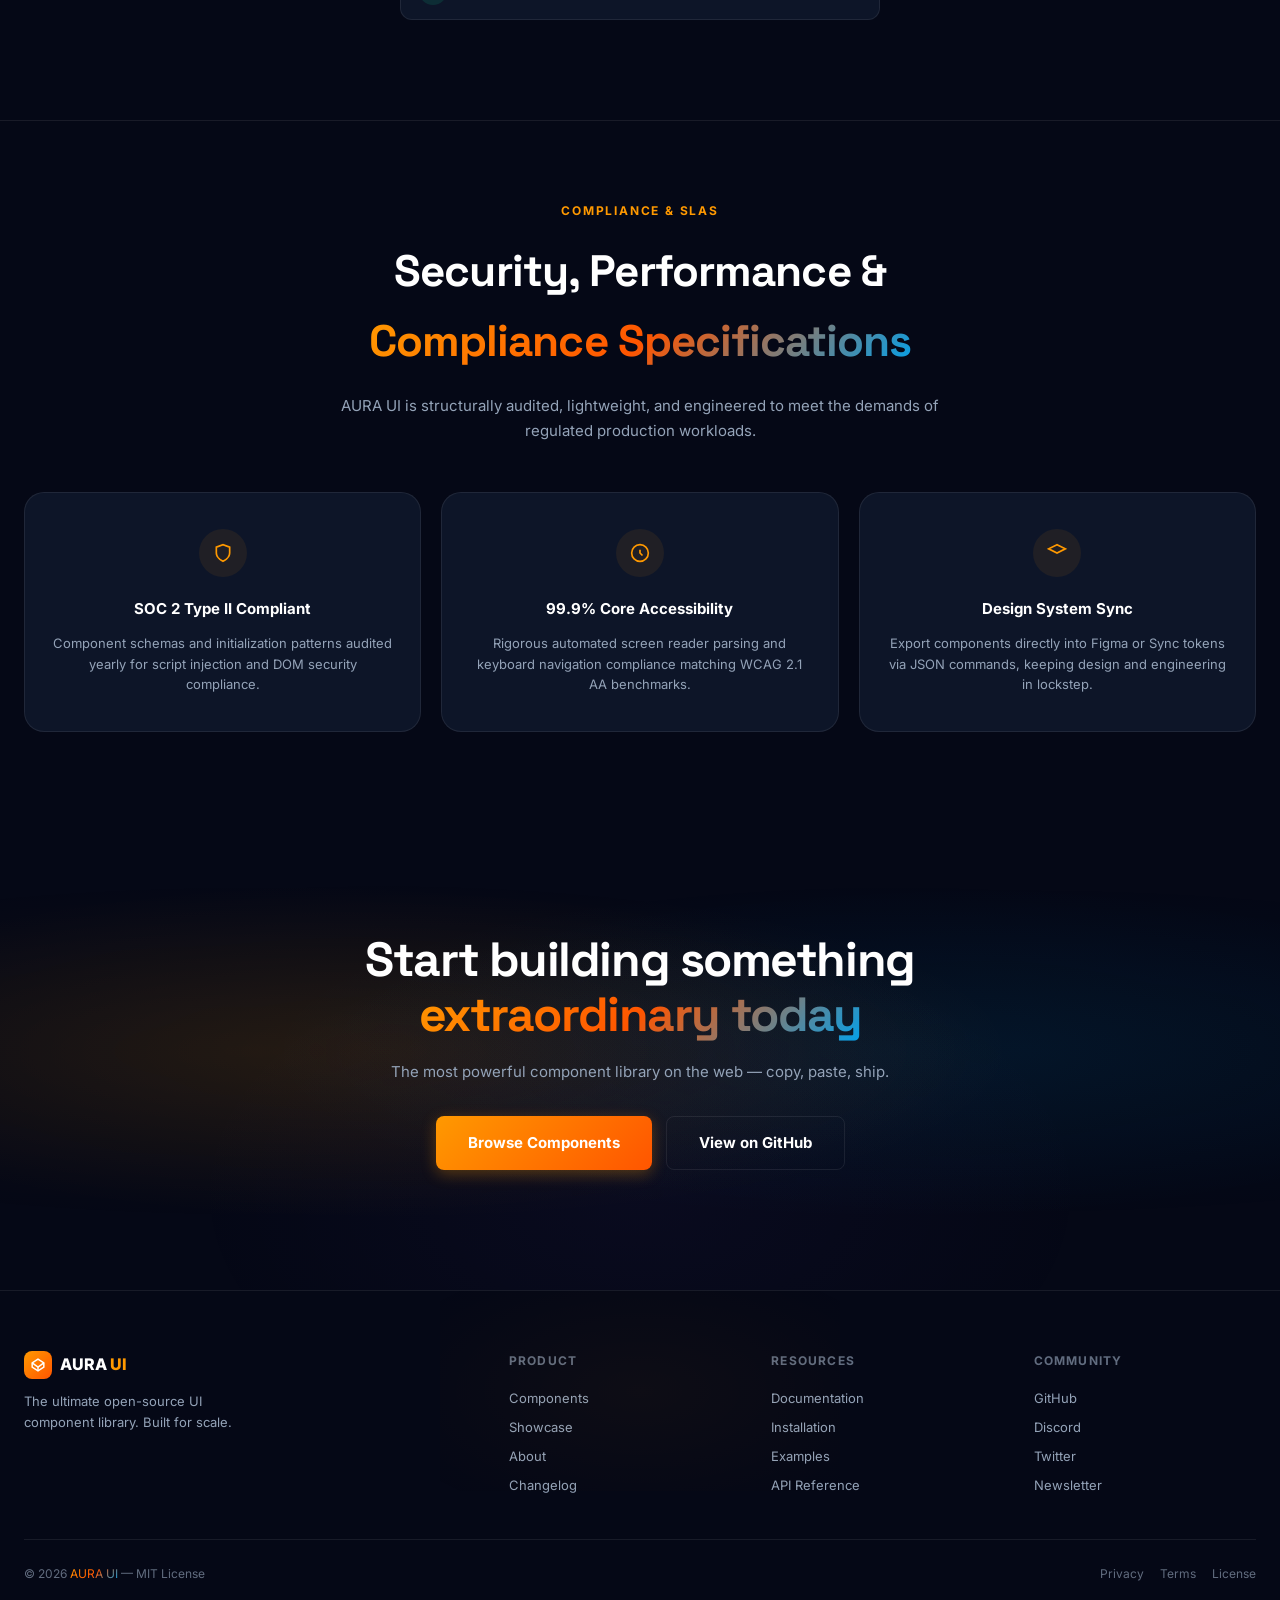
==== commit e751249b: "Update index.html" ====
--- a/aura/aura2/index.html
+++ b/aura/aura2/index.html
@@ -12,7 +12,6 @@
   <link rel="stylesheet" href="style.css">
 </head>
 <body>
-
   <!-- Skip Navigation (Accessibility) -->
   <a class="skip-link" href="#components">Skip to content</a>
 
@@ -29,19 +28,15 @@
       <span class="loader-brand">AURA UI</span>
     </div>
   </div>
-
   <!-- ═══ PAGE WIPE TRANSITION ═══ -->
   <div id="pageWipe" class="page-wipe" aria-hidden="true">
     <div class="wipe-layer wipe-layer-1"></div>
     <div class="wipe-layer wipe-layer-2"></div>
   </div>
-
   <!-- NOISE OVERLAY -->
   <div class="noise-overlay" aria-hidden="true"></div>
-
   <!-- ═══ SCROLL PROGRESS BAR ═══ -->
   <div id="scrollProgress" class="scroll-progress" aria-hidden="true"></div>
-
   <!-- ═══ NAVBAR ═══ -->
   <nav class="navbar" id="navbar" role="navigation" aria-label="Main navigation">
     <div class="nav-wrap">
--- a/aura/aura2/style.css
+++ b/aura/aura2/style.css
@@ -569,8 +569,10 @@
 .format-scene-shell{position:relative;min-height:540px;aspect-ratio:1/1;border:1px solid rgba(15,23,42,.08);border-radius:22px;background:radial-gradient(circle at 56% 31%,rgba(0,161,236,.18),transparent 25%),radial-gradient(circle at 30% 72%,rgba(255,153,0,.14),transparent 28%),linear-gradient(145deg,#fff,#f4f8fc 54%,#edf6ff);box-shadow:0 30px 90px rgba(15,23,42,.14),inset 0 1px 0 rgba(255,255,255,.92);overflow:hidden;isolation:isolate}
 .format-scene-shell::before{content:'';position:absolute;inset:0;z-index:1;pointer-events:none;background-image:linear-gradient(rgba(15,23,42,.035) 1px,transparent 1px),linear-gradient(90deg,rgba(15,23,42,.035) 1px,transparent 1px);background-size:40px 40px;mask-image:radial-gradient(circle at 50% 46%,black,transparent 76%);-webkit-mask-image:radial-gradient(circle at 50% 46%,black,transparent 76%)}
 .format-scene-shell::after{content:'';position:absolute;left:18%;right:18%;bottom:96px;height:72px;z-index:1;pointer-events:none;border-radius:50%;background:radial-gradient(ellipse,rgba(15,23,42,.22),rgba(15,23,42,.07) 42%,transparent 74%);filter:blur(18px);transform:none}
-.format-scene{position:absolute;inset:0;width:100%;height:100%;display:none}
-.format-visual{position:absolute;inset:0;z-index:2;overflow:hidden;perspective:1200px;--tilt-x:0deg;--tilt-y:0deg}
+.format-scene{position:absolute;inset:0;width:100%;height:100%;opacity:0;transition:opacity 0.8s ease;z-index:3;pointer-events:none}
+.format-visual{position:absolute;inset:0;z-index:2;overflow:hidden;perspective:1200px;--tilt-x:0deg;--tilt-y:0deg;opacity:1;transition:opacity 0.8s ease}
+.format-scene-shell.webgl-active .format-scene{opacity:1;pointer-events:auto;display:block}
+.format-scene-shell.webgl-active .format-visual{opacity:0;pointer-events:none}
 .hd-scene{position:absolute;inset:68px 30px 96px;transform-style:preserve-3d}
 .hd-glow{position:absolute;inset:7% 9% 14%;border-radius:40px;background:radial-gradient(circle at 50% 40%,rgba(0,161,236,.2),transparent 36%),radial-gradient(circle at 32% 68%,rgba(255,153,0,.14),transparent 32%);filter:blur(18px);animation:hdGlow 6s ease-in-out infinite}
 .hd-ring{position:absolute;left:50%;top:47%;border-radius:50%;border:1px solid rgba(0,161,236,.22);transform-style:preserve-3d;box-shadow:0 0 36px rgba(0,161,236,.1)}
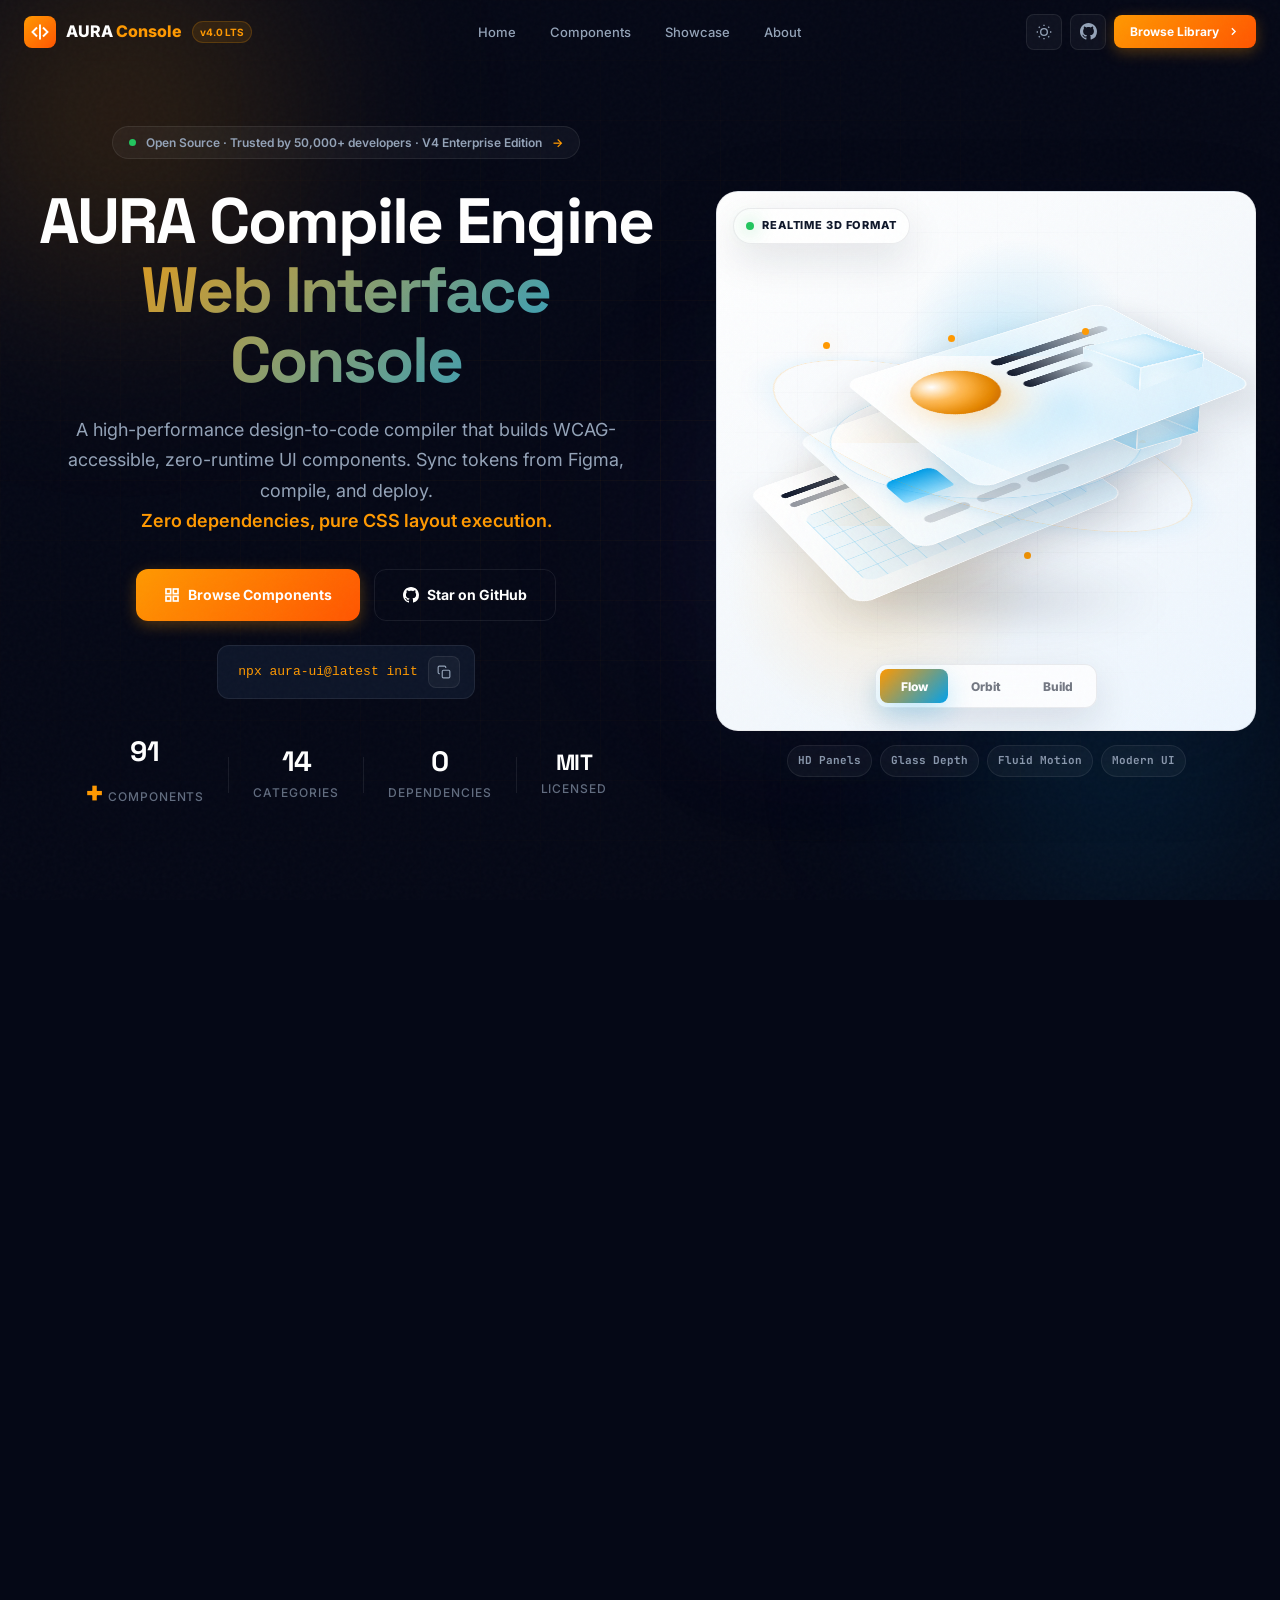
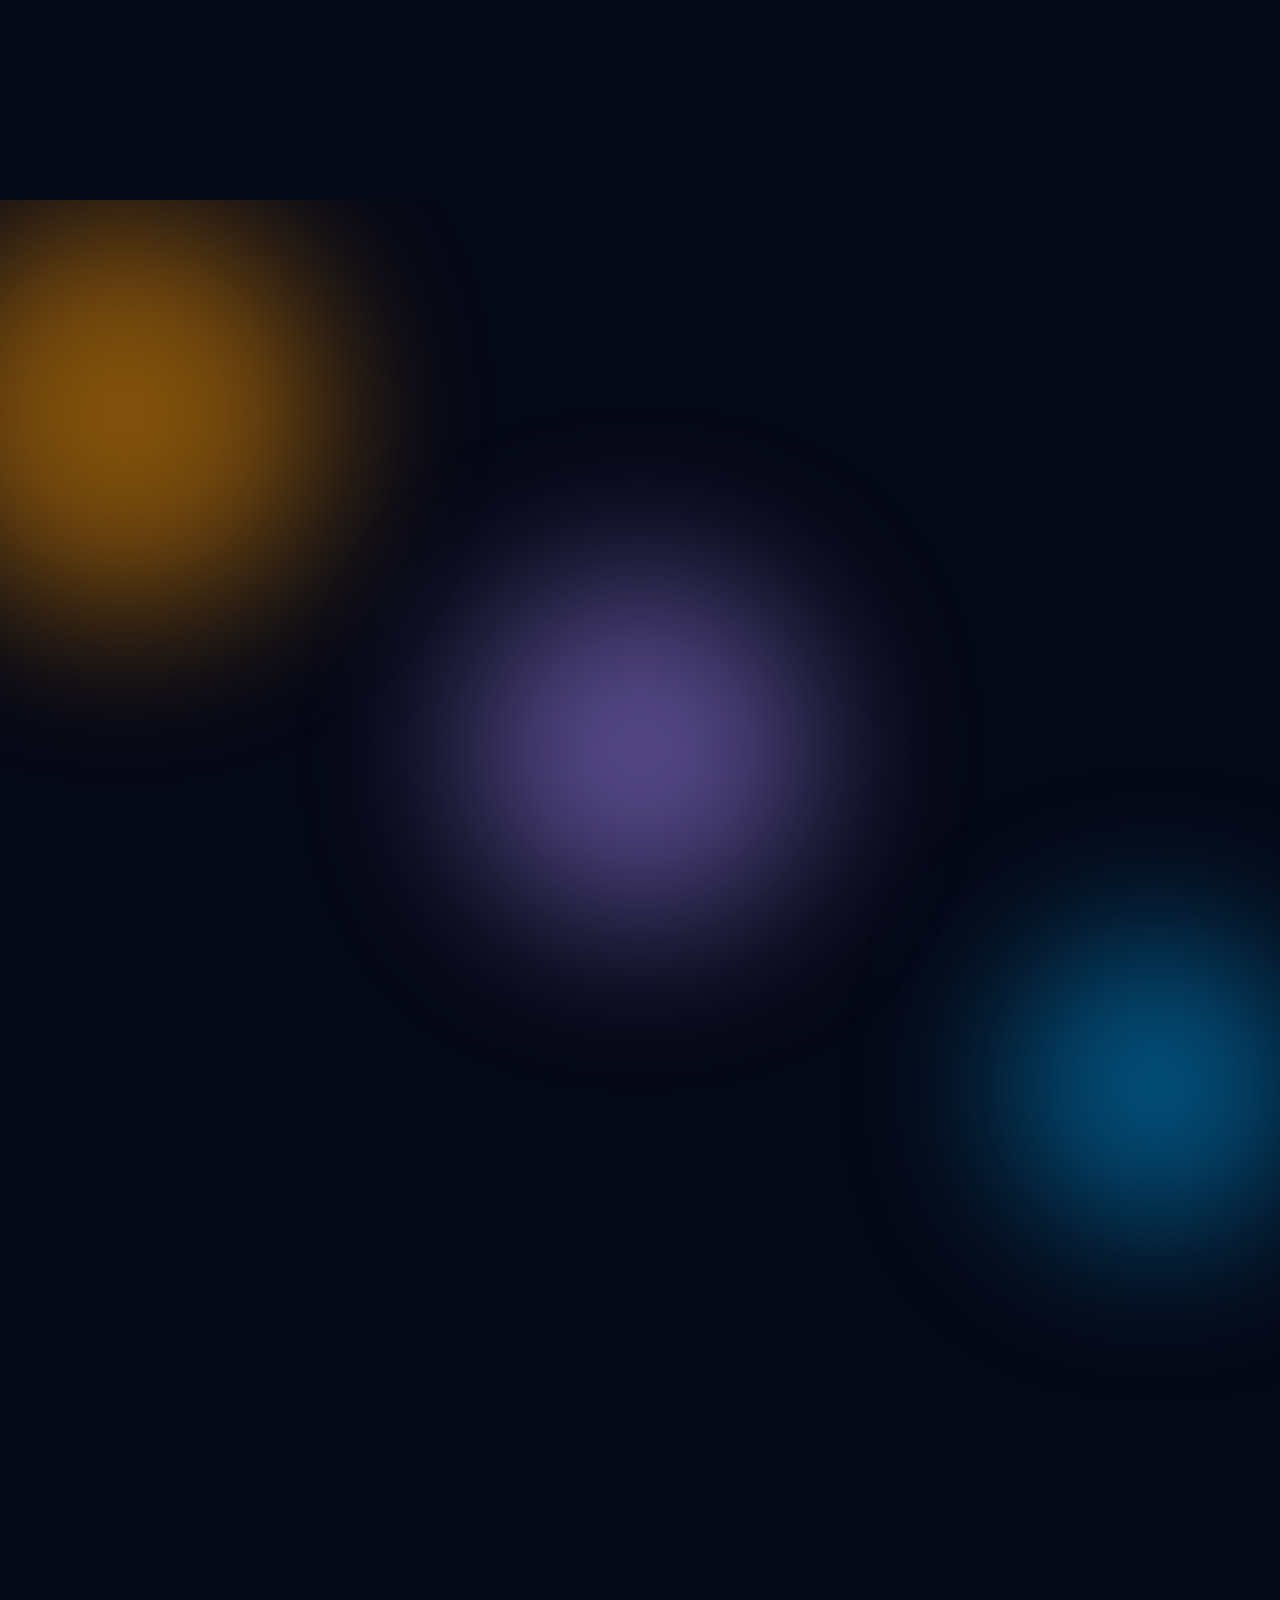
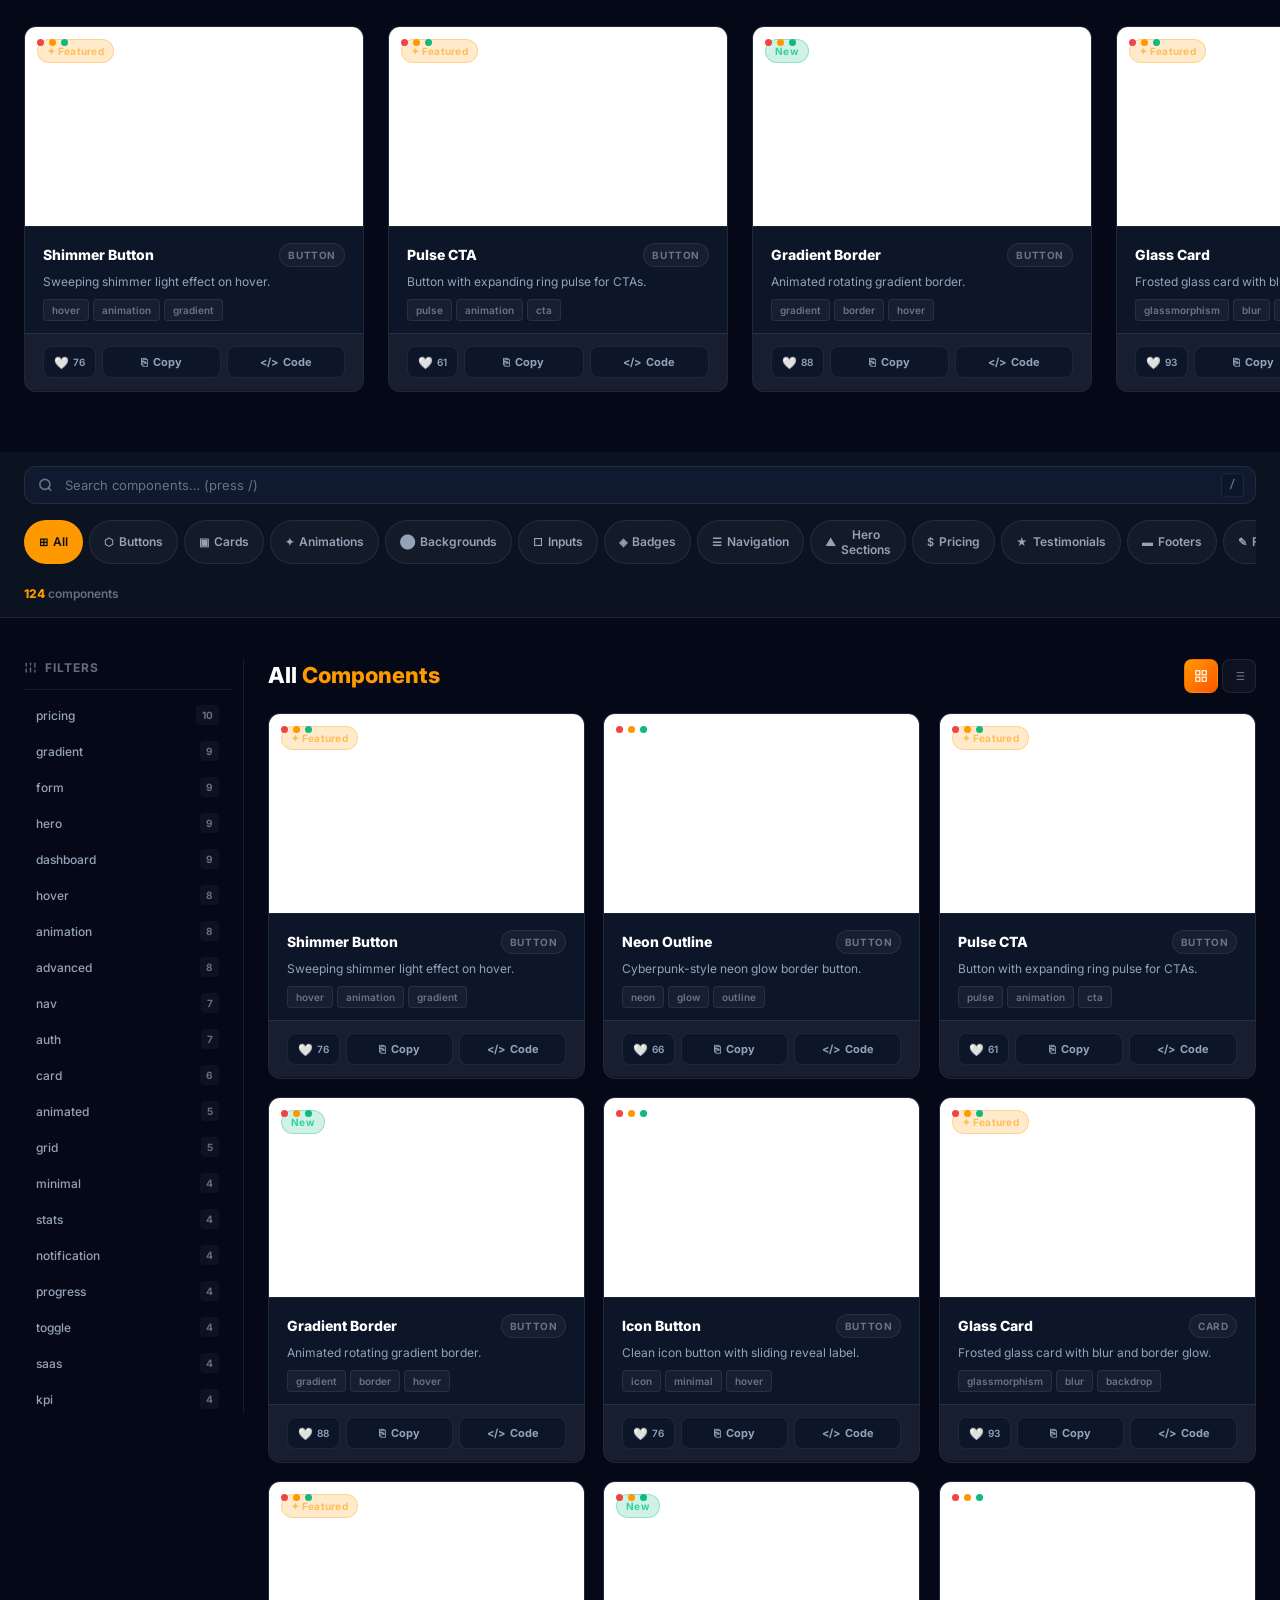
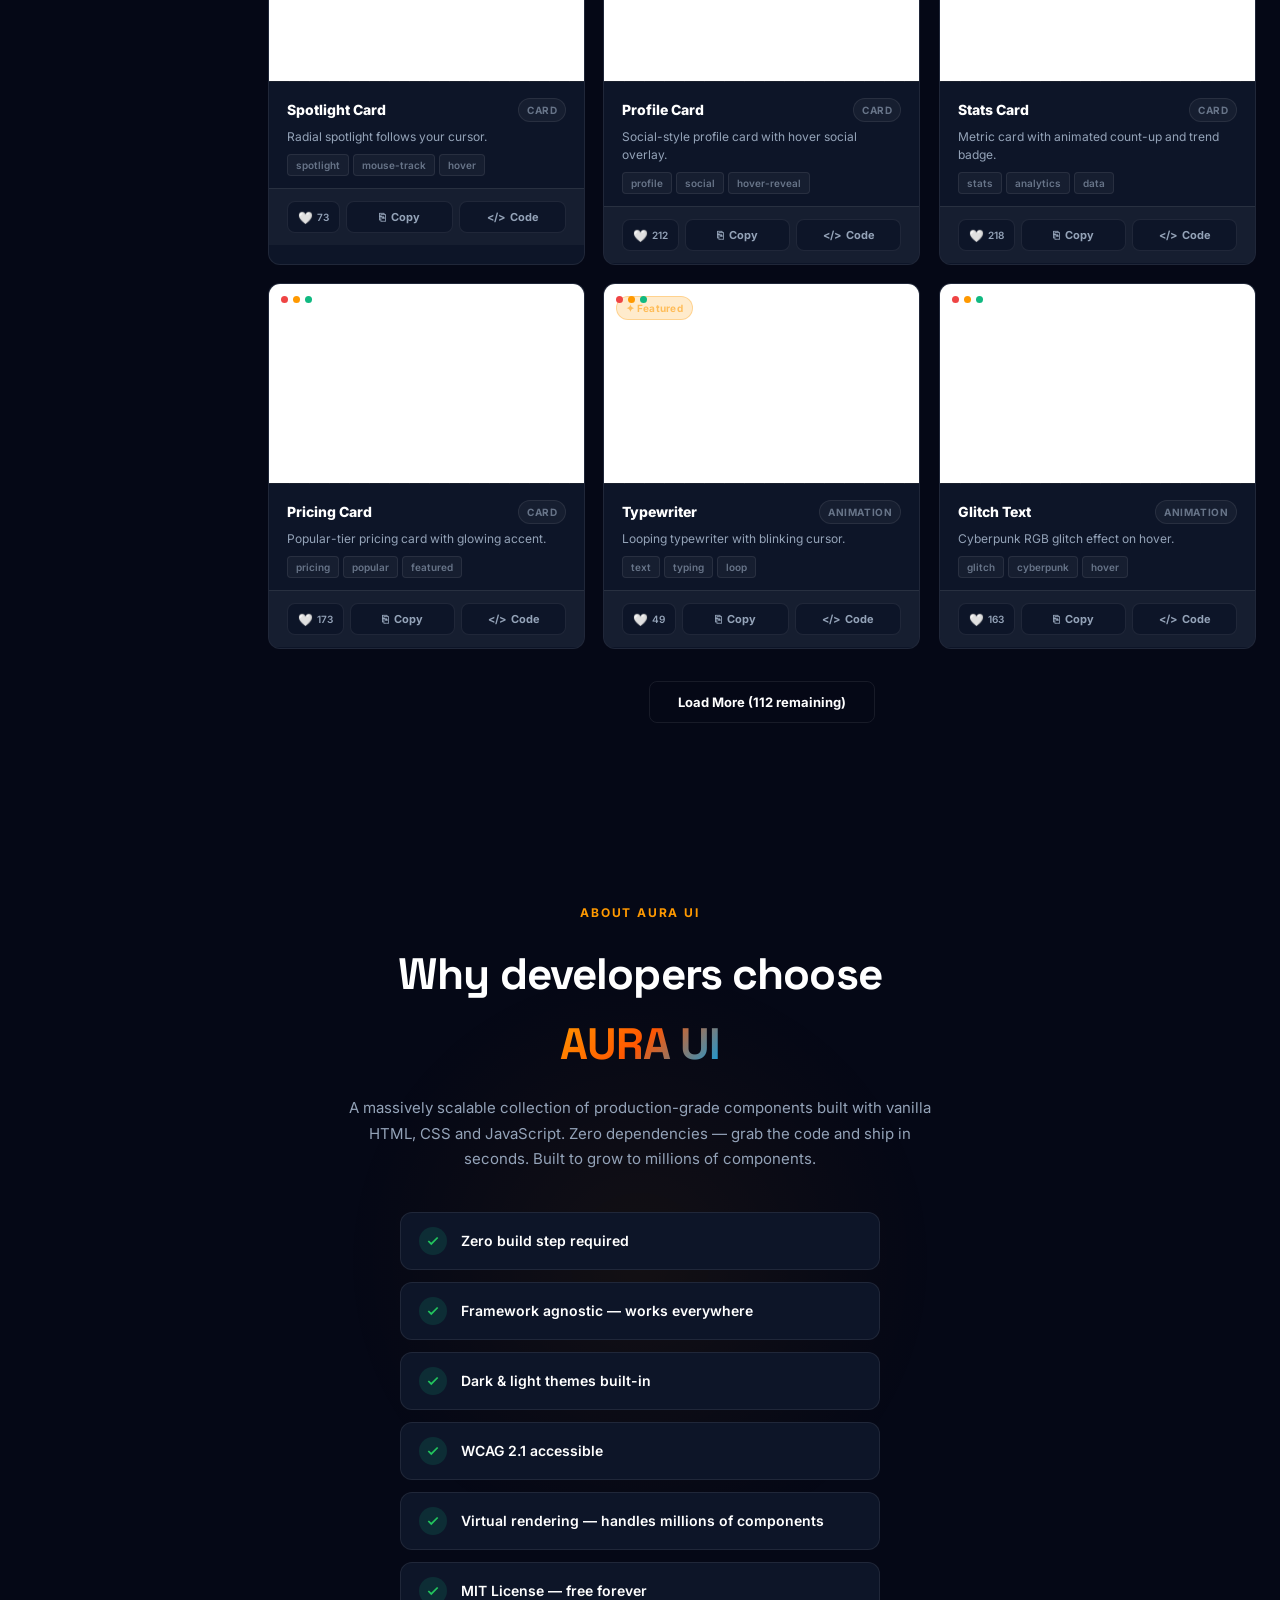
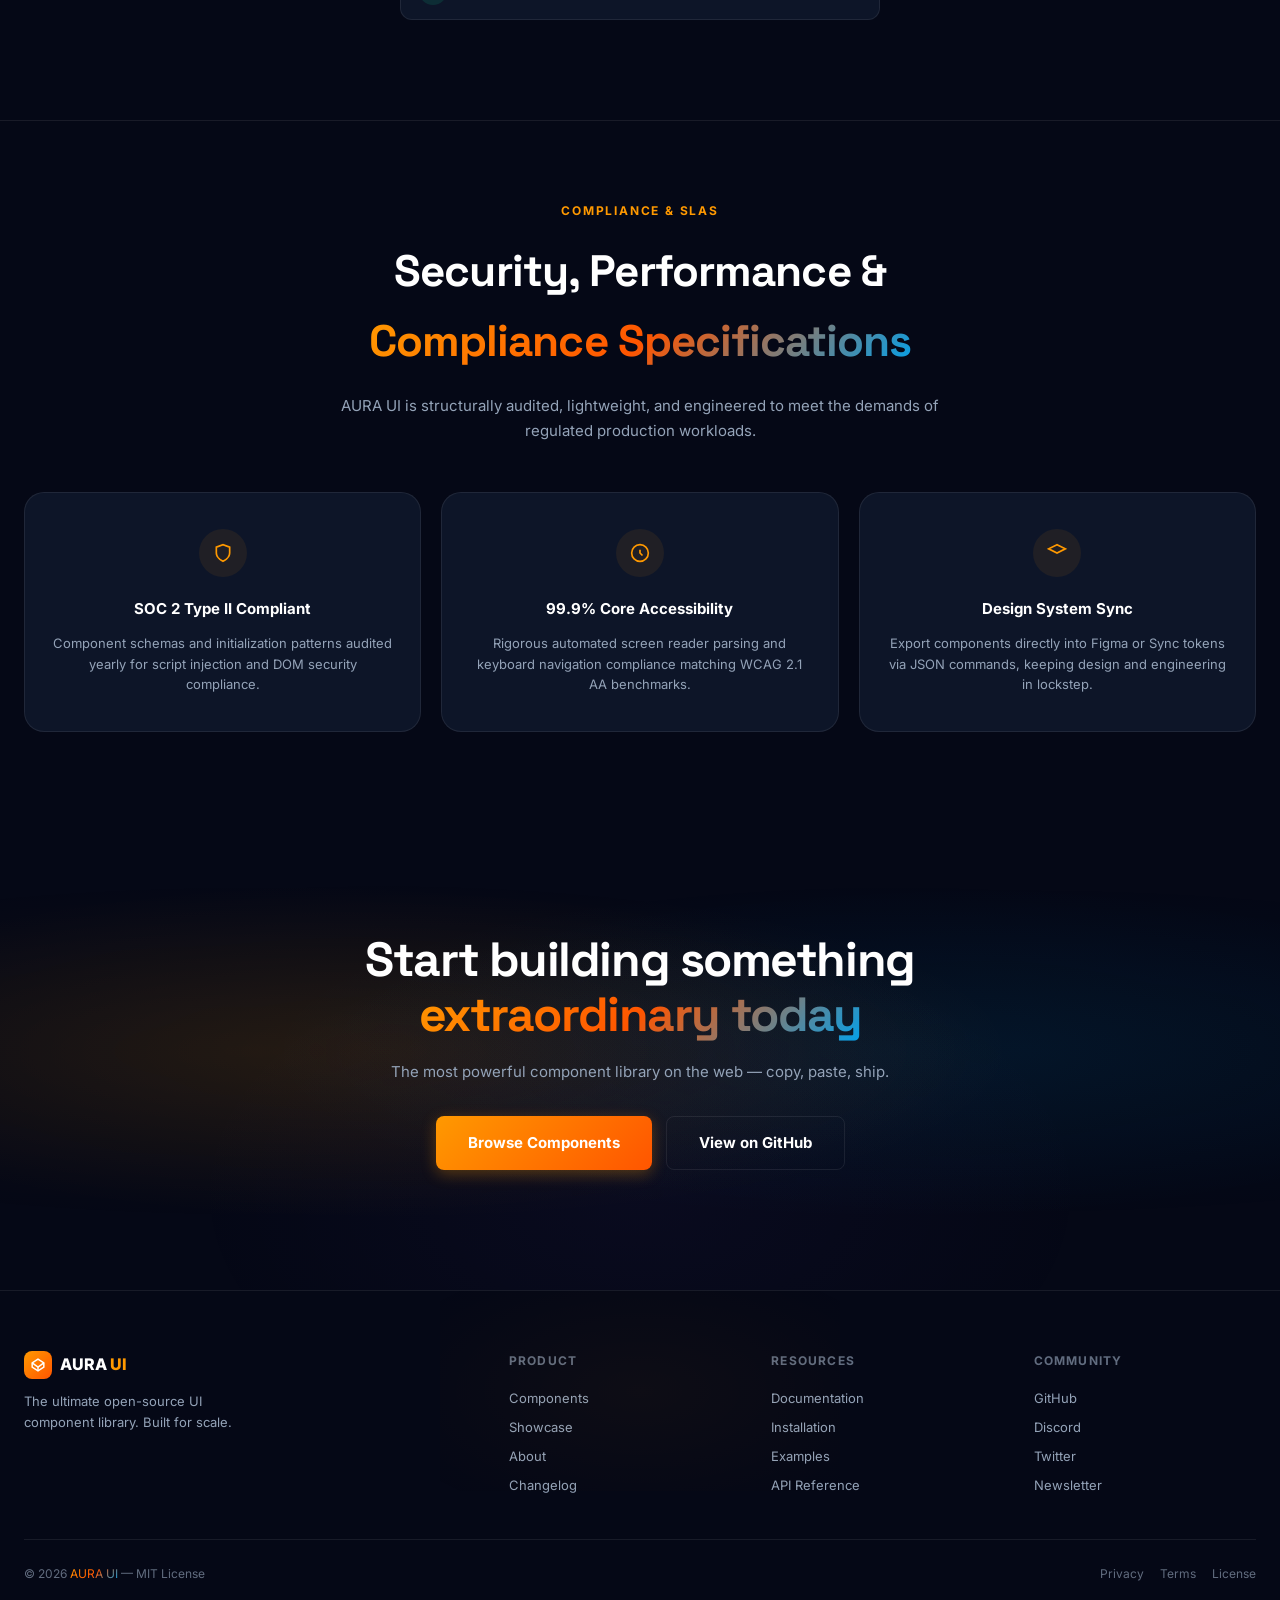
==== commit d4f9c5a4: "Update index.html" ====
--- a/aura/aura2/index.html
+++ b/aura/aura2/index.html
@@ -14,7 +14,6 @@
 <body>
   <!-- Skip Navigation (Accessibility) -->
   <a class="skip-link" href="#components">Skip to content</a>
-
   <!-- ═══ PAGE LOADER (Docky-style percentage counter) ═══ -->
   <div id="pageLoader" class="page-loader" role="status" aria-label="Loading">
     <div class="loader-content">
